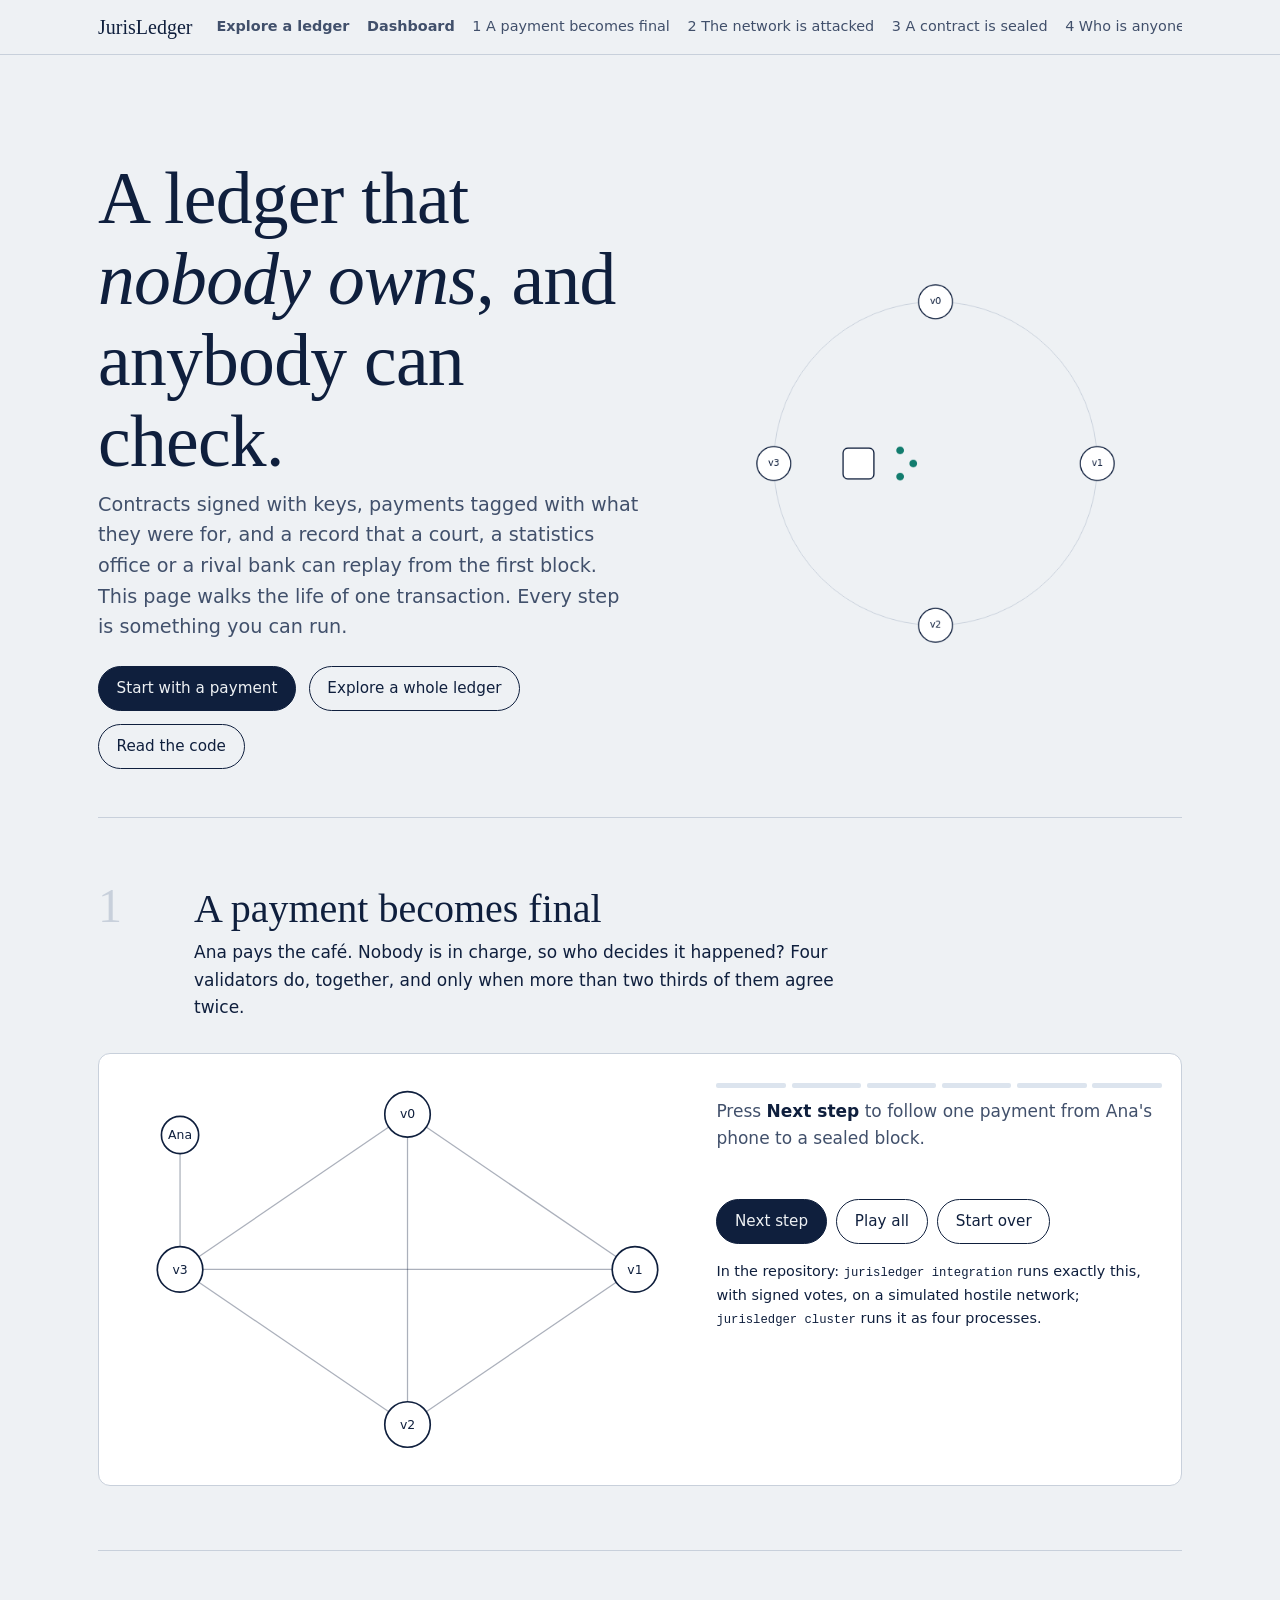
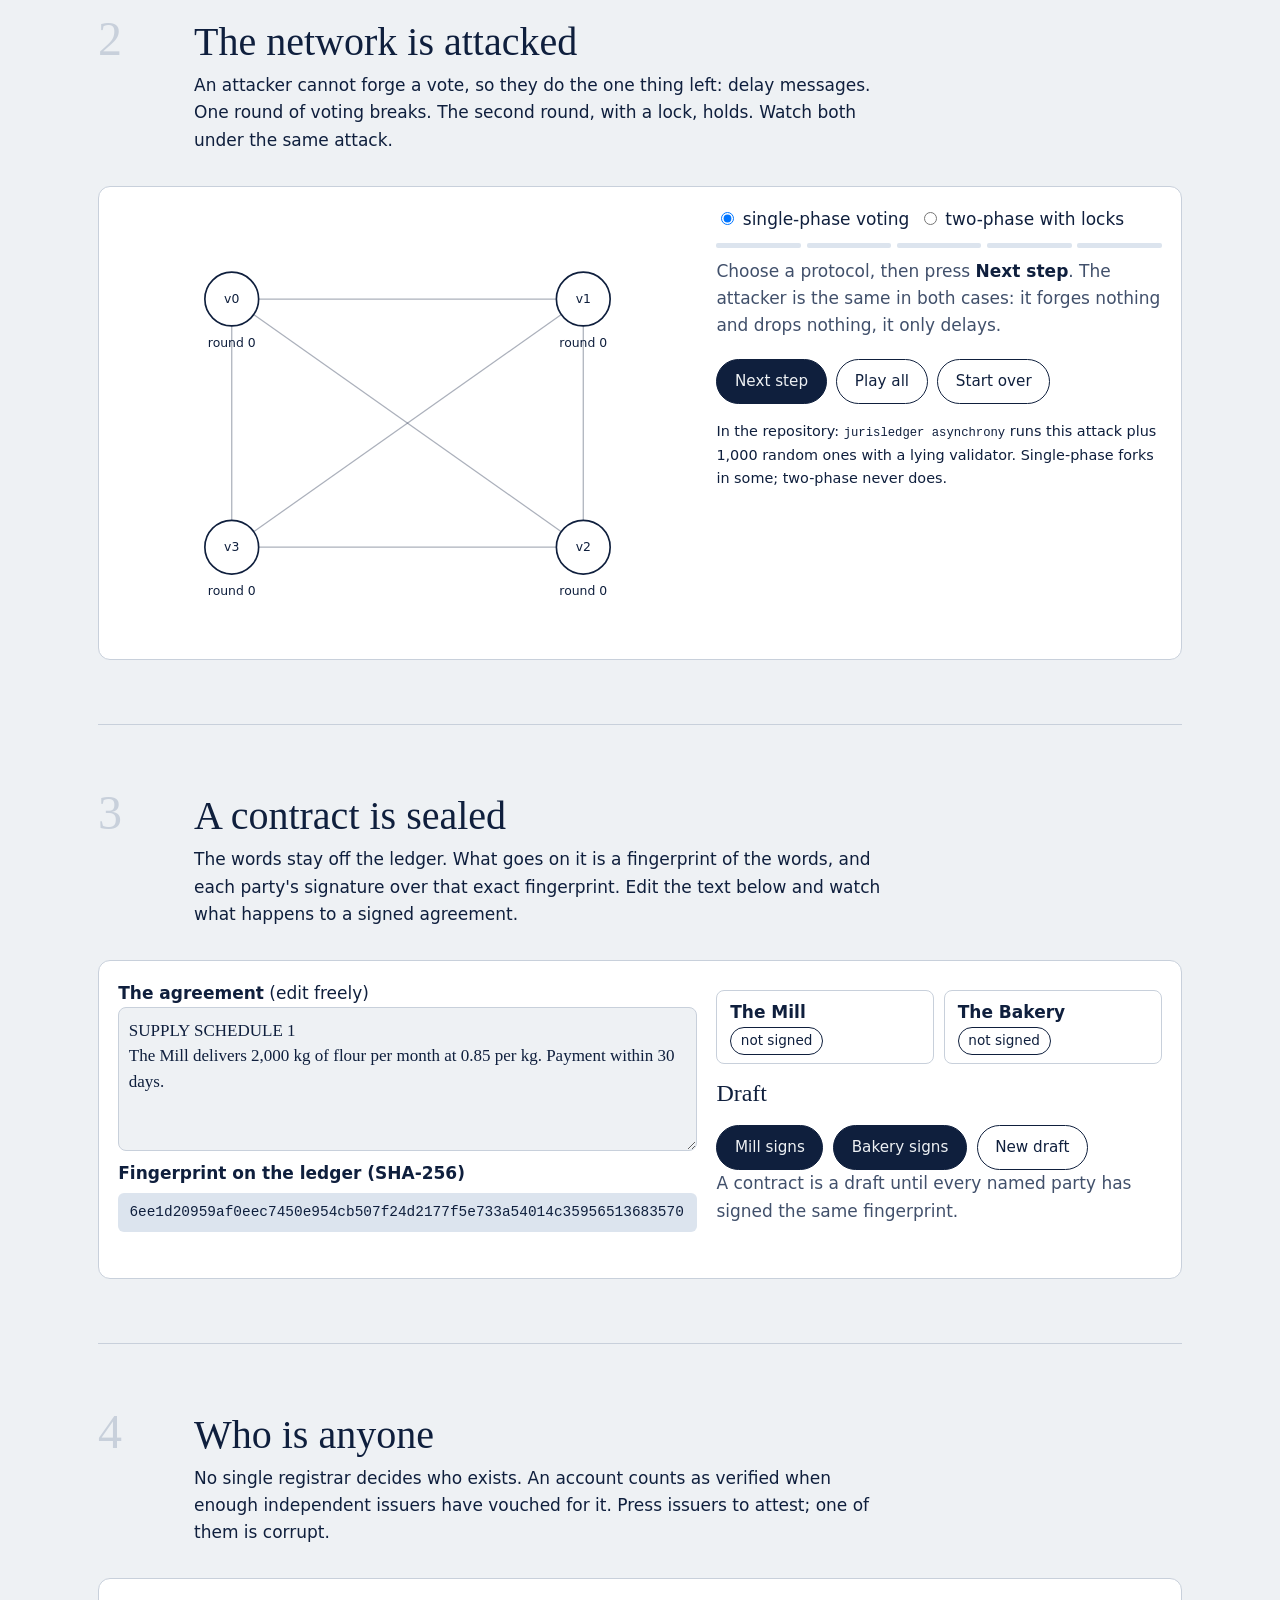
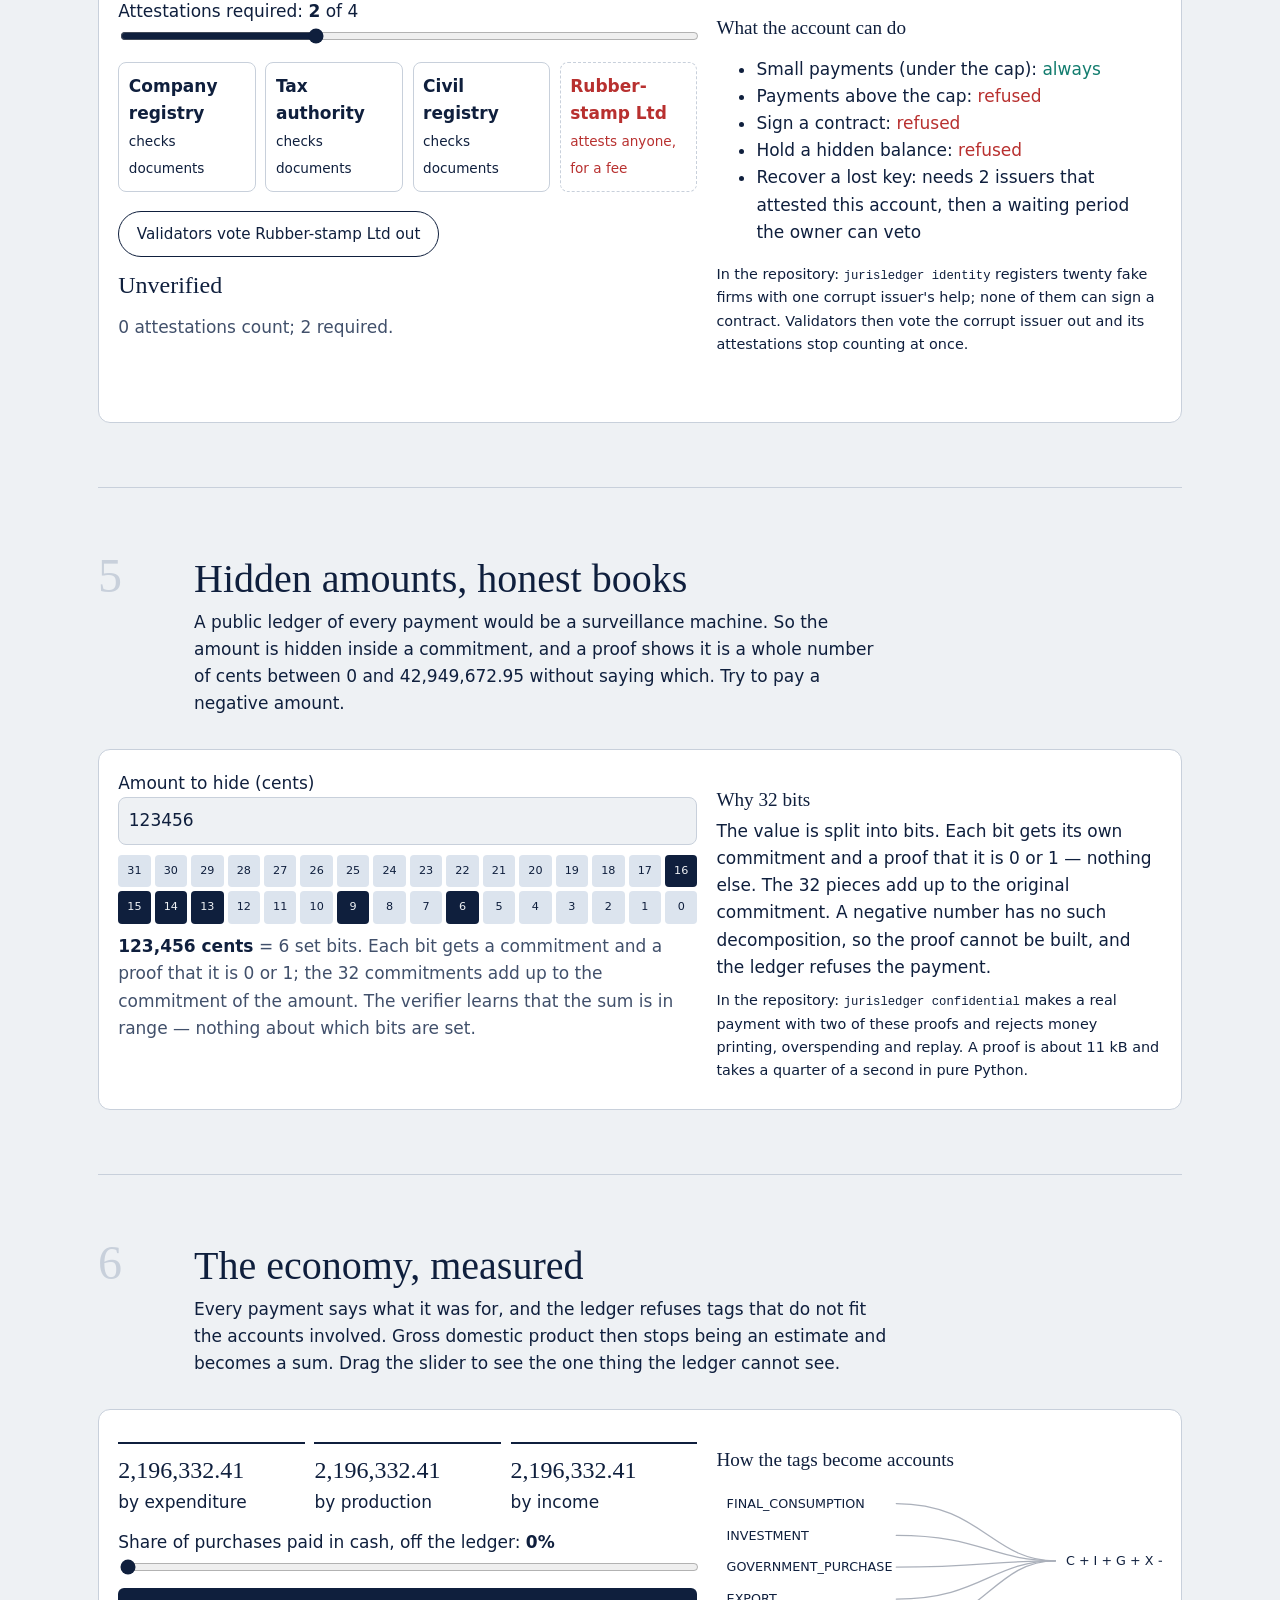
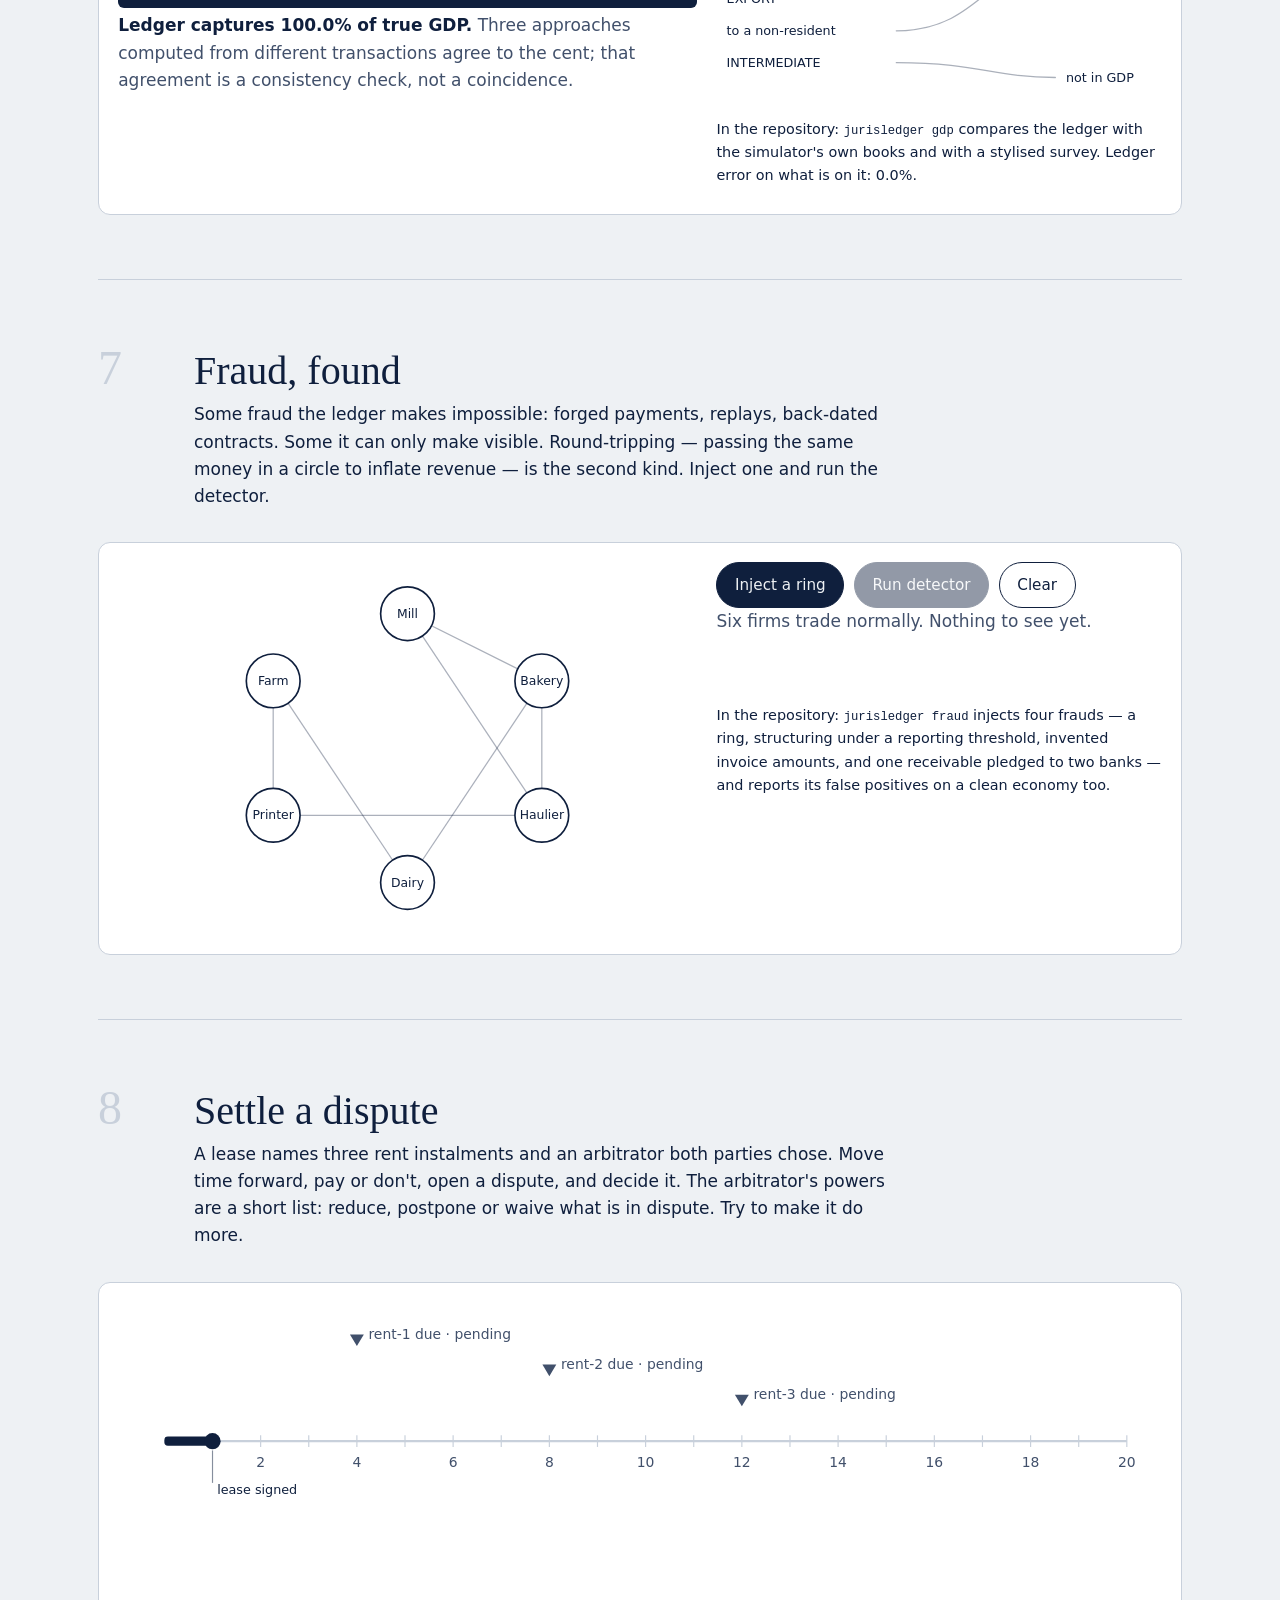
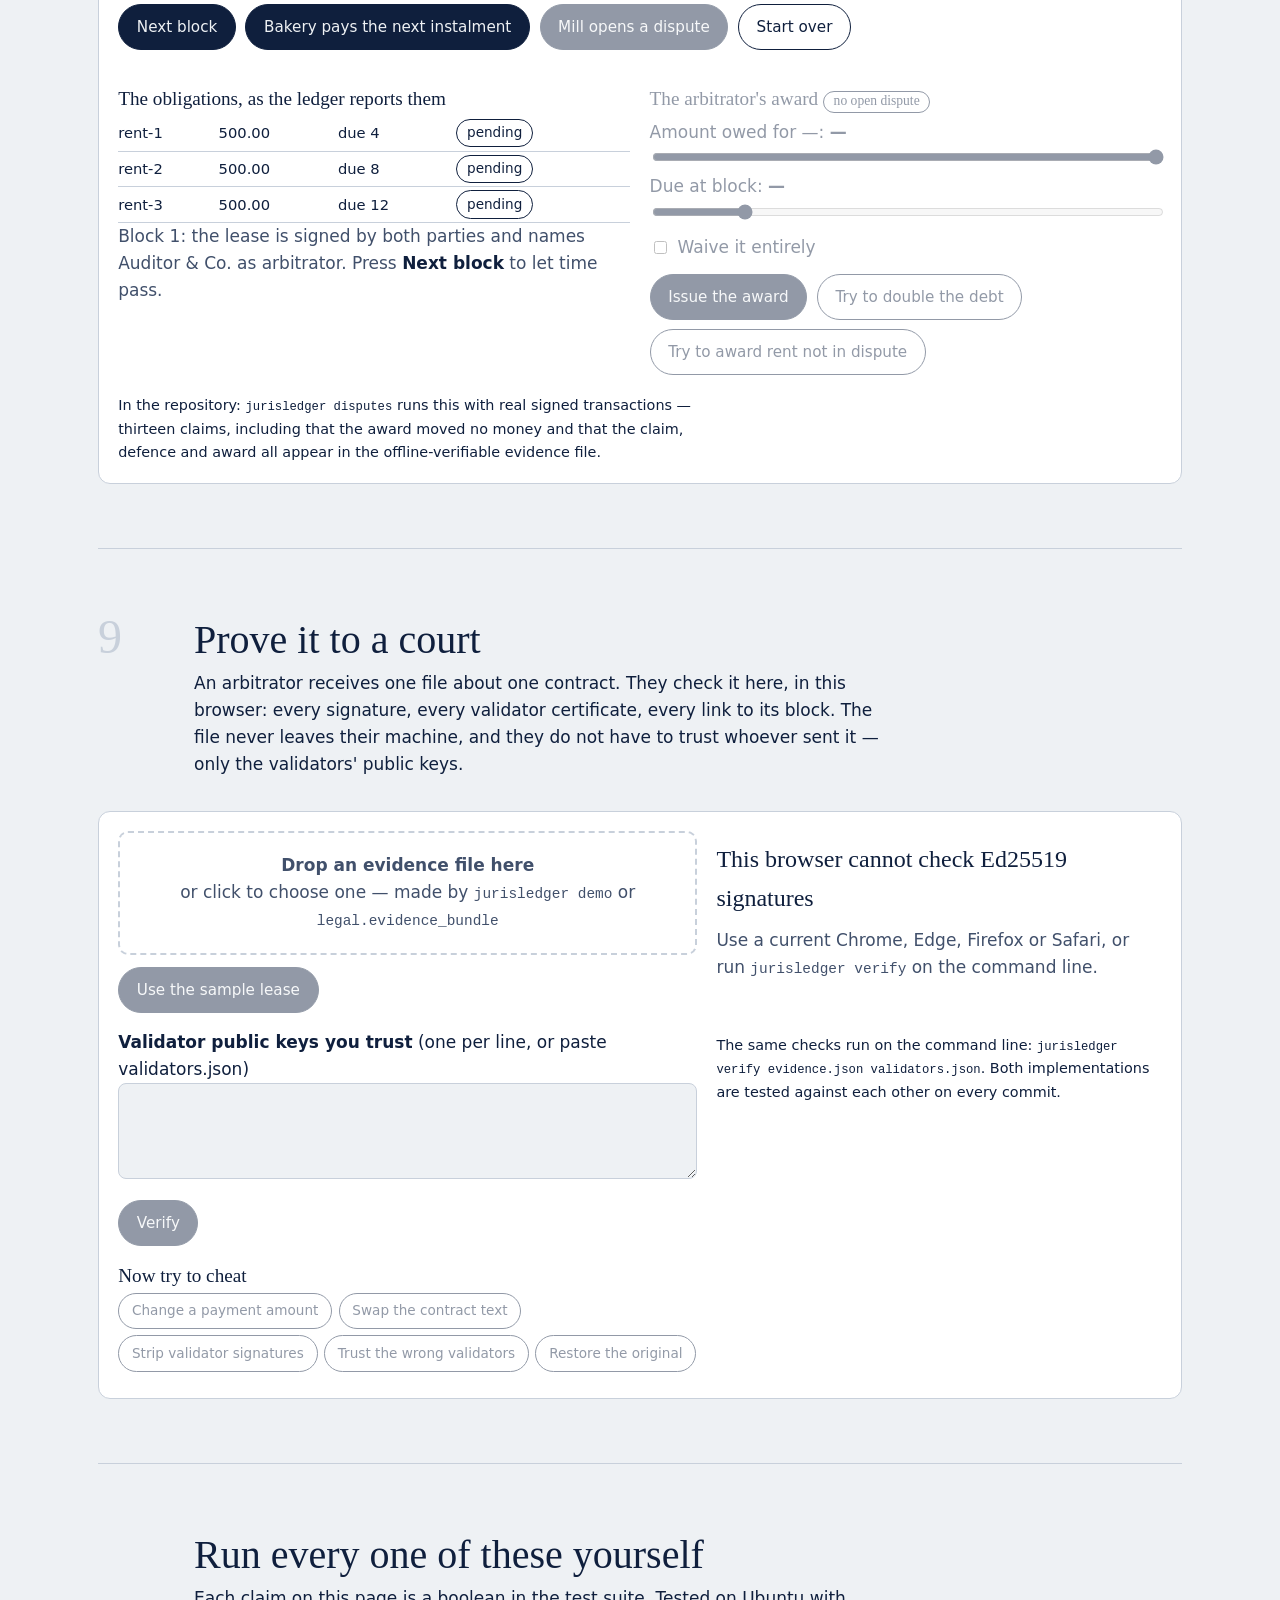
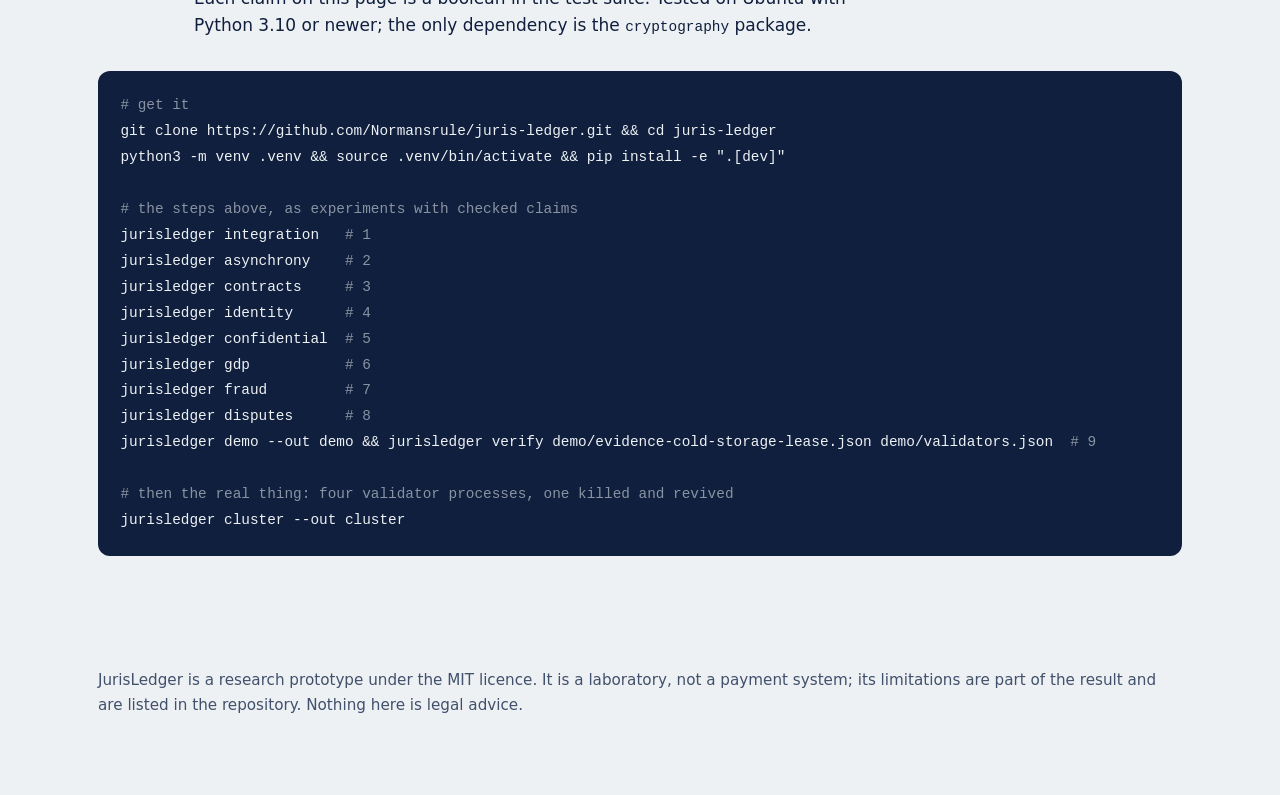
==== site/index.html @ 5187a88f "v0.18.0: read-only rate-limited data API with follow mode, operations and statistics dashboard" ====
<!doctype html>
<html lang="en">
<head>
<meta charset="utf-8">
<meta name="viewport" content="width=device-width,initial-scale=1,viewport-fit=cover">
<title>JurisLedger — how a public ledger for contracts and accounts works</title>
<meta name="description" content="Step through how a payment becomes final, how a network attack fails, how a contract is sealed, and how a country measures its economy from the ledger.">
<link rel="stylesheet" href="style.css">
</head>
<body>
<header class="top"><div class="wrap">
  <a class="brand" href="#top">JurisLedger</a>
  <nav class="folios" aria-label="Steps">
    <a href="explorer.html"><strong>Explore a ledger</strong></a>
    <a href="dashboard.html"><strong>Dashboard</strong></a>
    <a href="#final">1 A payment becomes final</a><a href="#attack">2 The network is attacked</a><a href="#contract">3 A contract is sealed</a>
    <a href="#identity">4 Who is anyone</a><a href="#hidden">5 Hidden amounts</a><a href="#gdp">6 The economy, measured</a><a href="#fraud">7 Fraud, found</a><a href="#dispute">8 Settle a dispute</a><a href="#evidence">9 Prove it</a>
  </nav>
</div></header>

<main id="top" class="wrap">
<section class="hero">
  <div>
    <h1>A ledger that <em>nobody owns</em>, and anybody can check.</h1>
    <p class="lead">Contracts signed with keys, payments tagged with what they were for, and a record that a court, a statistics office or a rival bank can replay from the first block. This page walks the life of one transaction. Every step is something you can run.</p>
    <div class="cta"><a class="btn" href="#final">Start with a payment</a><a class="btn ghost" href="explorer.html">Explore a whole ledger</a><a class="btn ghost" href="https://github.com/Normansrule/juris-ledger">Read the code</a></div>
  </div>
  <canvas id="heroCanvas" width="640" height="640" aria-label="Blocks being sealed by four validators" role="img"></canvas>
</section>

<!-- 1 ------------------------------------------------------------------ -->
<section class="folio" id="final">
  <div class="head"><div class="num">1</div><div><h2>A payment becomes final</h2>
  <p>Ana pays the café. Nobody is in charge, so who decides it happened? Four validators do, together, and only when more than two thirds of them agree twice.</p></div></div>
  <div class="stage">
    <div>
      <svg id="finalSvg" viewBox="0 0 560 380" aria-hidden="true">
        <defs><marker id="arr" viewBox="0 0 10 10" refX="8" refY="5" markerWidth="6" markerHeight="6" orient="auto"><path d="M0 0L10 5L0 10z" fill="currentColor"/></marker></defs>
        <g id="finalEdges"></g><g id="finalNodes"></g><g id="finalDots"></g>
        <g id="finalBlock" opacity="0"><rect x="215" y="150" width="130" height="80" rx="8" fill="var(--sheet)" stroke="var(--ink)" stroke-width="1.6"/>
          <text x="280" y="180" text-anchor="middle" font-size="12" fill="var(--ink)">block 7</text><text x="280" y="200" text-anchor="middle" font-size="11" fill="var(--ink-2)">Ana → café 4.50</text></g>
        <g id="finalSeal" opacity="0" style="transform-origin:340px 232px"><circle cx="340" cy="232" r="30" fill="var(--sheet)" fill-opacity=".85" stroke="var(--seal)" stroke-width="3"/><circle cx="340" cy="232" r="24" fill="none" stroke="var(--seal)" stroke-width="1"/>
          <text x="340" y="229" text-anchor="middle" font-size="9" fill="var(--seal)" font-family="var(--serif)">FINAL</text><text x="340" y="241" text-anchor="middle" font-size="7.5" fill="var(--seal)">3 of 4 signed</text></g>
      </svg>
    </div>
    <div>
      <div class="steps" id="finalSteps"></div>
      <div class="caption" id="finalCap"></div>
      <div class="controls"><button class="btn" id="finalNext">Next step</button><button class="btn ghost" id="finalPlay">Play all</button><button class="btn ghost" id="finalReset">Start over</button></div>
      <p style="margin-top:1rem;font-size:.9rem">In the repository: <code>jurisledger integration</code> runs exactly this, with signed votes, on a simulated hostile network; <code>jurisledger cluster</code> runs it as four processes.</p>
    </div>
  </div>
</section>

<!-- 2 ------------------------------------------------------------------ -->
<section class="folio" id="attack">
  <div class="head"><div class="num">2</div><div><h2>The network is attacked</h2>
  <p>An attacker cannot forge a vote, so they do the one thing left: delay messages. One round of voting breaks. The second round, with a lock, holds. Watch both under the same attack.</p></div></div>
  <div class="stage">
    <div>
      <svg id="attackSvg" viewBox="0 0 560 420" aria-hidden="true"></svg>
    </div>
    <div>
      <div class="controls" style="margin-top:0">
        <label><input type="radio" name="proto" value="single" checked> single-phase voting</label>
        <label><input type="radio" name="proto" value="two"> two-phase with locks</label>
      </div>
      <div class="steps" id="attackSteps"></div>
      <div class="caption" id="attackCap"></div>
      <div class="controls"><button class="btn" id="attackNext">Next step</button><button class="btn ghost" id="attackPlay">Play all</button><button class="btn ghost" id="attackReset">Start over</button></div>
      <p style="margin-top:1rem;font-size:.9rem">In the repository: <code>jurisledger asynchrony</code> runs this attack plus 1,000 random ones with a lying validator. Single-phase forks in some; two-phase never does.</p>
    </div>
  </div>
</section>

<!-- 3 ------------------------------------------------------------------ -->
<section class="folio" id="contract">
  <div class="head"><div class="num">3</div><div><h2>A contract is sealed</h2>
  <p>The words stay off the ledger. What goes on it is a fingerprint of the words, and each party's signature over that exact fingerprint. Edit the text below and watch what happens to a signed agreement.</p></div></div>
  <div class="stage">
    <div>
      <label for="prose"><strong>The agreement</strong> (edit freely)</label>
      <textarea id="prose">SUPPLY SCHEDULE 1
The Mill delivers 2,000 kg of flour per month at 0.85 per kg. Payment within 30 days.</textarea>
      <strong>Fingerprint on the ledger (SHA-256)</strong>
      <span class="hash" id="proseHash">…</span>
    </div>
    <div>
      <div class="parties"><div class="party" id="pMill"><strong>The Mill</strong><br><span class="status">not signed</span></div><div class="party" id="pBakery"><strong>The Bakery</strong><br><span class="status">not signed</span></div></div>
      <div class="verdict" id="contractVerdict">Draft</div>
      <div class="controls"><button class="btn" id="signMill">Mill signs</button><button class="btn" id="signBakery">Bakery signs</button><button class="btn ghost" id="contractReset">New draft</button></div>
      <div class="caption" id="contractCap">A contract is a draft until every named party has signed the same fingerprint. Signatures bind to the fingerprint, not to the title, so changing one character afterwards invalidates nothing on the ledger — it simply produces a different document that nobody has signed.</div>
    </div>
  </div>
</section>

<!-- 4 ------------------------------------------------------------------ -->
<section class="folio" id="identity">
  <div class="head"><div class="num">4</div><div><h2>Who is anyone</h2>
  <p>No single registrar decides who exists. An account counts as verified when enough independent issuers have vouched for it. Press issuers to attest; one of them is corrupt.</p></div></div>
  <div class="stage">
    <div>
      <label>Attestations required: <strong id="kLabel">2</strong> of 4<input type="range" id="kRange" min="1" max="4" value="2"></label>
      <div class="issuers" id="issuers"></div>
      <div class="verdict" id="idVerdict"></div>
      <div class="caption" id="idCap"></div>
    </div>
    <div>
      <h3>What the account can do</h3>
      <ul id="idAbilities"></ul>
      <p style="font-size:.9rem">In the repository: <code>jurisledger identity</code> registers twenty fake firms with one corrupt issuer's help; none of them can sign a contract. Validators then vote the corrupt issuer out and its attestations stop counting at once.</p>
    </div>
  </div>
</section>

<!-- 5 ------------------------------------------------------------------ -->
<section class="folio" id="hidden">
  <div class="head"><div class="num">5</div><div><h2>Hidden amounts, honest books</h2>
  <p>A public ledger of every payment would be a surveillance machine. So the amount is hidden inside a commitment, and a proof shows it is a whole number of cents between 0 and 42,949,672.95 without saying which. Try to pay a negative amount.</p></div></div>
  <div class="stage">
    <div>
      <label>Amount to hide (cents) <input type="number" id="hidAmt" value="123456" step="1"></label>
      <div class="bits" id="bits"></div>
      <div class="caption" id="hidCap"></div>
    </div>
    <div>
      <h3>Why 32 bits</h3>
      <p>The value is split into bits. Each bit gets its own commitment and a proof that it is 0 or 1 — nothing else. The 32 pieces add up to the original commitment. A negative number has no such decomposition, so the proof cannot be built, and the ledger refuses the payment.</p>
      <p style="font-size:.9rem">In the repository: <code>jurisledger confidential</code> makes a real payment with two of these proofs and rejects money printing, overspending and replay. A proof is about 11 kB and takes a quarter of a second in pure Python.</p>
    </div>
  </div>
</section>

<!-- 6 ------------------------------------------------------------------ -->
<section class="folio" id="gdp">
  <div class="head"><div class="num">6</div><div><h2>The economy, measured</h2>
  <p>Every payment says what it was for, and the ledger refuses tags that do not fit the accounts involved. Gross domestic product then stops being an estimate and becomes a sum. Drag the slider to see the one thing the ledger cannot see.</p></div></div>
  <div class="stage">
    <div>
      <div class="figs"><div><b id="gdpE">2,196,332.41</b>by expenditure</div><div><b id="gdpP">2,196,332.41</b>by production</div><div><b id="gdpI">2,196,332.41</b>by income</div></div>
      <label>Share of purchases paid in cash, off the ledger: <strong id="cashLabel">0%</strong><input type="range" id="cash" min="0" max="60" value="0"></label>
      <div class="bar"><i id="gdpBar" style="width:100%"></i></div>
      <div class="caption" id="gdpCap"><strong>Ledger captures 100.0% of true GDP.</strong> Three approaches computed from different transactions agree to the cent; that agreement is a consistency check, not a coincidence.</div>
    </div>
    <div>
      <h3>How the tags become accounts</h3>
      <svg viewBox="0 0 420 220" aria-hidden="true" style="font:12px var(--sans)">
        <g fill="var(--ink)"><text x="10" y="30">FINAL_CONSUMPTION</text><text x="10" y="60">INVESTMENT</text><text x="10" y="90">GOVERNMENT_PURCHASE</text><text x="10" y="120">EXPORT</text><text x="10" y="150">to a non-resident</text><text x="10" y="180">INTERMEDIATE</text></g>
        <g class="flow" stroke-linecap="round"><path d="M170 26 C 250 26, 260 80, 320 80"/><path d="M170 56 C 250 56, 260 80, 320 80"/><path d="M170 86 C 250 86, 260 80, 320 80"/><path d="M170 116 C 250 116, 260 80, 320 80"/><path d="M170 146 C 250 146, 260 80, 320 80"/><path d="M170 176 C 250 176, 260 190, 320 190"/></g>
        <g fill="var(--ink)"><text x="330" y="84">C + I + G + X − M</text><text x="330" y="194">not in GDP</text></g>
      </svg>
      <p style="font-size:.9rem">In the repository: <code>jurisledger gdp</code> compares the ledger with the simulator's own books and with a stylised survey. Ledger error on what is on it: 0.0%.</p>
    </div>
  </div>
</section>

<!-- 7 ------------------------------------------------------------------ -->
<section class="folio" id="fraud">
  <div class="head"><div class="num">7</div><div><h2>Fraud, found</h2>
  <p>Some fraud the ledger makes impossible: forged payments, replays, back-dated contracts. Some it can only make visible. Round-tripping — passing the same money in a circle to inflate revenue — is the second kind. Inject one and run the detector.</p></div></div>
  <div class="stage">
    <div><svg id="fraudSvg" viewBox="0 0 560 360" aria-hidden="true"></svg></div>
    <div>
      <div class="controls" style="margin-top:0"><button class="btn" id="fraudInject">Inject a ring</button><button class="btn" id="fraudDetect" disabled>Run detector</button><button class="btn ghost" id="fraudReset">Clear</button></div>
      <div class="caption" id="fraudCap">Six firms trade normally. Nothing to see yet.</div>
      <p style="font-size:.9rem">In the repository: <code>jurisledger fraud</code> injects four frauds — a ring, structuring under a reporting threshold, invented invoice amounts, and one receivable pledged to two banks — and reports its false positives on a clean economy too.</p>
    </div>
  </div>
</section>

<!-- 8 ------------------------------------------------------------------ -->
<section class="folio" id="dispute">
  <div class="head"><div class="num">8</div><div><h2>Settle a dispute</h2>
  <p>A lease names three rent instalments and an arbitrator both parties chose. Move time forward, pay or don't, open a dispute, and decide it. The arbitrator's powers are a short list: reduce, postpone or waive what is in dispute. Try to make it do more.</p></div></div>
  <div class="stage" style="grid-template-columns:1fr">
    <div>
      <svg id="dispSvg" viewBox="0 0 900 250" aria-hidden="true" style="font:12px var(--sans)"></svg>
      <div class="controls">
        <button class="btn" id="dNext">Next block</button>
        <button class="btn" id="dPay">Bakery pays the next instalment</button>
        <button class="btn" id="dOpen" disabled>Mill opens a dispute</button>
        <button class="btn ghost" id="dReset">Start over</button>
      </div>
    </div>
    <div style="display:grid;grid-template-columns:minmax(0,1fr) minmax(0,1fr);gap:1.2rem" class="disp-grid">
      <div>
        <h3>The obligations, as the ledger reports them</h3>
        <div id="dTable"></div>
        <div class="caption" id="dCap"></div>
      </div>
      <div id="dAward" style="opacity:.45;pointer-events:none">
        <h3>The arbitrator's award <span class="status" id="dAwardState">no open dispute</span></h3>
        <label>Amount owed for <span id="dAwardOb">—</span>: <strong id="dAmtLabel">—</strong><input type="range" id="dAmt" min="1" max="500" value="500"></label>
        <label>Due at block: <strong id="dDueLabel">—</strong><input type="range" id="dDue" min="1" max="30" value="6"></label>
        <label style="display:flex;gap:.5rem;align-items:center;margin:.4rem 0"><input type="checkbox" id="dWaive"> Waive it entirely</label>
        <div class="controls"><button class="btn" id="dDecide">Issue the award</button><button class="btn ghost" id="dCheat">Try to double the debt</button><button class="btn ghost" id="dCheat2">Try to award rent not in dispute</button></div>
      </div>
    </div>
    <p style="font-size:.9rem;margin:0">In the repository: <code>jurisledger disputes</code> runs this with real signed transactions — thirteen claims, including that the award moved no money and that the claim, defence and award all appear in the offline-verifiable evidence file.</p>
  </div>
</section>

<!-- 9 ------------------------------------------------------------------ -->
<section class="folio" id="evidence">
  <div class="head"><div class="num">9</div><div><h2>Prove it to a court</h2>
  <p>An arbitrator receives one file about one contract. They check it here, in this browser: every signature, every validator certificate, every link to its block. The file never leaves their machine, and they do not have to trust whoever sent it — only the validators' public keys.</p></div></div>
  <div class="stage">
    <div>
      <div class="drop" id="drop" tabindex="0" role="button" aria-label="Choose an evidence file">
        <strong>Drop an evidence file here</strong><br>or click to choose one — made by <code>jurisledger demo</code> or <code>legal.evidence_bundle</code>
        <input type="file" id="evFile" accept=".json,application/json" hidden>
      </div>
      <div class="controls"><button class="btn" id="evSample">Use the sample lease</button></div>
      <label for="evVals" style="display:block;margin-top:1rem"><strong>Validator public keys you trust</strong> (one per line, or paste validators.json)</label>
      <textarea id="evVals" style="min-height:6rem;font-family:var(--mono);font-size:.8rem" spellcheck="false"></textarea>
      <div class="controls"><button class="btn" id="evVerify" disabled>Verify</button></div>
      <h3>Now try to cheat</h3>
      <div class="tamper" id="tamper">
        <button class="btn ghost" data-t="amount" disabled>Change a payment amount</button>
        <button class="btn ghost" data-t="prose" disabled>Swap the contract text</button>
        <button class="btn ghost" data-t="votes" disabled>Strip validator signatures</button>
        <button class="btn ghost" data-t="strangers" disabled>Trust the wrong validators</button>
        <button class="btn ghost" data-t="restore" disabled>Restore the original</button>
      </div>
    </div>
    <div>
      <div class="verdict" id="evVerdict">No file yet</div>
      <div class="caption" id="evCap">Load the sample, or drop the <code>evidence-cold-storage-lease.json</code> that <code>jurisledger demo</code> writes, and press <strong>Verify</strong>.</div>
      <ul class="problems" id="evProblems"></ul>
      <ol class="timeline" id="evTimeline"></ol>
      <p style="font-size:.9rem">The same checks run on the command line: <code>jurisledger verify evidence.json validators.json</code>. Both implementations are tested against each other on every commit.</p>
    </div>
  </div>
</section>

<section class="folio">
  <div class="head"><div class="num" aria-hidden="true">&nbsp;</div><div><h2>Run every one of these yourself</h2>
  <p>Each claim on this page is a boolean in the test suite. Tested on Ubuntu with Python 3.10 or newer; the only dependency is the <code>cryptography</code> package.</p></div></div>
  <div class="commands">
<span># get it</span><br>git clone https://github.com/Normansrule/juris-ledger.git &amp;&amp; cd juris-ledger<br>python3 -m venv .venv &amp;&amp; source .venv/bin/activate &amp;&amp; pip install -e ".[dev]"<br><br>
<span># the steps above, as experiments with checked claims</span><br>jurisledger integration &nbsp;&nbsp;<span># 1</span><br>jurisledger asynchrony &nbsp;&nbsp;&nbsp;<span># 2</span><br>jurisledger contracts &nbsp;&nbsp;&nbsp;&nbsp;<span># 3</span><br>jurisledger identity &nbsp;&nbsp;&nbsp;&nbsp;&nbsp;<span># 4</span><br>jurisledger confidential &nbsp;<span># 5</span><br>jurisledger gdp &nbsp;&nbsp;&nbsp;&nbsp;&nbsp;&nbsp;&nbsp;&nbsp;&nbsp;&nbsp;<span># 6</span><br>jurisledger fraud &nbsp;&nbsp;&nbsp;&nbsp;&nbsp;&nbsp;&nbsp;&nbsp;<span># 7</span><br>jurisledger disputes &nbsp;&nbsp;&nbsp;&nbsp;&nbsp;<span># 8</span><br>jurisledger demo --out demo &amp;&amp; jurisledger verify demo/evidence-cold-storage-lease.json demo/validators.json &nbsp;<span># 9</span><br><br>
<span># then the real thing: four validator processes, one killed and revived</span><br>jurisledger cluster --out cluster
  </div>
</section>
</main>
<footer><div class="wrap">JurisLedger is a research prototype under the MIT licence. It is a laboratory, not a payment system; its limitations are part of the result and are listed in the repository. Nothing here is legal advice.</div></footer>

<script src="verify.js"></script>
<script src="sample-evidence.js"></script>
<script>
(() => {
const $ = s => document.querySelector(s);
const reduced = matchMedia("(prefers-reduced-motion: reduce)").matches;
const sleep = ms => new Promise(r => setTimeout(r, reduced ? 0 : ms));
const svgNS = "http://www.w3.org/2000/svg";
const el = (tag, attrs = {}, parent) => { const e = document.createElementNS(svgNS, tag); for (const k in attrs) e.setAttribute(k, attrs[k]); if (parent) parent.appendChild(e); return e; };
const stepsUI = (box, n, i) => { box.innerHTML = ""; for (let k = 0; k < n; k++) { const b = document.createElement("i"); if (k <= i) b.classList.add("on"); box.appendChild(b); } };

/* ---------- hero: one orchestrated sequence ---------- */
(function hero() {
  const c = $("#heroCanvas"), ctx = c.getContext("2d");
  const css = v => getComputedStyle(document.documentElement).getPropertyValue(v).trim();
  const W = 640, cx = 320, cy = 320, R = 210;
  const vals = [0, 1, 2, 3].map(i => ({ a: -Math.PI / 2 + i * Math.PI / 2 }));
  let t0 = null, blocks = 0;
  function frame(ts) {
    if (!t0) t0 = ts; const t = reduced ? 9e9 : (ts - t0) / 1000;
    ctx.clearRect(0, 0, W, W);
    ctx.strokeStyle = css("--rule"); ctx.lineWidth = 1;
    ctx.beginPath(); ctx.arc(cx, cy, R, 0, Math.PI * 2); ctx.stroke();
    // chain of blocks in the centre
    const n = Math.min(5, Math.floor(t / 1.6));
    for (let i = 0; i < n; i++) {
      const x = cx - 100 + i * 50, y = cy;
      ctx.fillStyle = css("--sheet"); ctx.strokeStyle = css("--ink"); ctx.lineWidth = 1.5;
      ctx.beginPath(); ctx.roundRect(x - 20, y - 20, 40, 40, 6); ctx.fill(); ctx.stroke();
      if (i) { ctx.beginPath(); ctx.moveTo(x - 30, y); ctx.lineTo(x - 20, y); ctx.stroke(); }
    }
    // validators and their votes flying to the newest block
    const phase = (t % 1.6) / 1.6, target = cx - 100 + n * 50;
    vals.forEach((v, i) => {
      const x = cx + R * Math.cos(v.a), y = cy + R * Math.sin(v.a);
      ctx.fillStyle = css("--sheet"); ctx.strokeStyle = css("--ink"); ctx.lineWidth = 1.5;
      ctx.beginPath(); ctx.arc(x, y, 22, 0, Math.PI * 2); ctx.fill(); ctx.stroke();
      ctx.fillStyle = css("--ink"); ctx.font = "12px " + css("--sans"); ctx.textAlign = "center"; ctx.textBaseline = "middle"; ctx.fillText("v" + i, x, y);
      if (n < 5 && i !== 3) { // v3 is "slow": three of four is enough
        const p = Math.min(1, phase * 1.4), ex = x + (target - x) * p, ey = y + (cy - y) * p;
        ctx.fillStyle = p < 0.5 ? css("--amber") : css("--verified"); ctx.beginPath(); ctx.arc(ex, ey, 5, 0, Math.PI * 2); ctx.fill();
      }
    });
    if (n === 5) { // stamp the seal once
      ctx.save(); ctx.translate(cx + 100, cy - 10); ctx.rotate(-0.2); ctx.strokeStyle = css("--seal"); ctx.lineWidth = 3;
      ctx.beginPath(); ctx.arc(0, 0, 30, 0, Math.PI * 2); ctx.stroke(); ctx.lineWidth = 1; ctx.beginPath(); ctx.arc(0, 0, 23, 0, Math.PI * 2); ctx.stroke();
      ctx.fillStyle = css("--seal"); ctx.font = "9px " + css("--serif"); ctx.fillText("FINAL", 0, -4); ctx.font = "8px " + css("--sans"); ctx.fillText("3 of 4", 0, 7); ctx.restore();
      ctx.fillStyle = css("--ink-2"); ctx.font = "13px " + css("--sans"); ctx.fillText("five blocks, each sealed by a quorum", cx, cy + 70);
      return;
    }
    requestAnimationFrame(frame);
  }
  requestAnimationFrame(frame);
})();

/* ---------- 1: finality stepper ---------- */
(function finality() {
  const svg = $("#finalSvg"), edges = $("#finalEdges"), nodes = $("#finalNodes"), dots = $("#finalDots");
  const P = { ana: [60, 60], v0: [280, 40], v1: [500, 190], v2: [280, 340], v3: [60, 190] };
  const pairs = [["v0", "v1"], ["v1", "v2"], ["v2", "v3"], ["v3", "v0"], ["v0", "v2"], ["v1", "v3"], ["ana", "v3"]];
  pairs.forEach(([a, b]) => el("line", { x1: P[a][0], y1: P[a][1], x2: P[b][0], y2: P[b][1], class: "flow" }, edges));
  for (const k in P) { const g = el("g", { class: "node" }, nodes); el("circle", { cx: P[k][0], cy: P[k][1], r: k === "ana" ? 18 : 22 }, g); el("text", { x: P[k][0], y: P[k][1] + 4 }, g).textContent = k === "ana" ? "Ana" : k; }
  const steps = [
    ["<strong>Ana signs.</strong> Her wallet builds the payment — to the café, 4.50, purpose: final consumption — and signs it with her own key. Nobody else can produce this signature, and it includes the network name and a counter, so it cannot be replayed here or anywhere else.", async () => fly("ana", "v3", "dot")],
    ["<strong>The payment is gossiped.</strong> The validator that received it forwards it to the others. Every validator checks the signature and the rules before keeping it.", async () => { await Promise.all([fly("v3", "v0", "dot"), fly("v3", "v2", "dot")]); await fly("v0", "v1", "dot"); }],
    ["<strong>The proposer builds a block.</strong> It is validator 0's turn. It executes the payment against its copy of the state, computes the resulting state digest, and proposes the block.", async () => { $("#finalBlock").style.transition = "opacity .4s"; $("#finalBlock").setAttribute("opacity", "1"); await Promise.all(["v1", "v2", "v3"].map(v => fly("v0", v, "dot"))); }],
    ["<strong>First vote: prevote.</strong> Each validator re-executes the block itself. If every rule holds, it signs a prevote. A forged or invalid block gets no honest votes.", async () => Promise.all(["v1", "v2", "v3", "v0"].map(v => Promise.all(["v0", "v1", "v2", "v3"].filter(w => w !== v).map(w => fly(v, w, "dot pre")))))],
    ["<strong>Second vote: precommit, with a lock.</strong> Having seen prevotes from more than two thirds, each validator locks on this block and signs a precommit. From now on it will not help finalise a rival block at this height.", async () => Promise.all(["v1", "v2", "v0"].map(v => Promise.all(["v0", "v1", "v2", "v3"].filter(w => w !== v).map(w => fly(v, w, "dot com")))))],
    ["<strong>Final.</strong> Three signed precommits are the certificate. Anyone holding the validators' public keys can check it offline, forever. Validator 3 was slow; three of four is enough, and it will catch up by verifying the same certificate.", async () => { const s = $("#finalSeal"); s.setAttribute("opacity", "1"); s.classList.add("seal-anim"); }],
  ];
  let i = -1, playing = false;
  function fly(a, b, cls) { return new Promise(res => { const d = el("circle", { r: 5, cx: P[a][0], cy: P[a][1], class: cls }, dots); const t0 = performance.now(), dur = reduced ? 1 : 700;
    (function step(now) { const p = Math.min(1, (now - t0) / dur), e = 1 - Math.pow(1 - p, 3); d.setAttribute("cx", P[a][0] + (P[b][0] - P[a][0]) * e); d.setAttribute("cy", P[a][1] + (P[b][1] - P[a][1]) * e); if (p < 1) requestAnimationFrame(step); else { setTimeout(() => d.remove(), 300); res(); } })(t0); }); }
  async function next() { if (i >= steps.length - 1) return; i++; stepsUI($("#finalSteps"), steps.length, i); $("#finalCap").innerHTML = steps[i][0]; $("#finalNext").disabled = true; await steps[i][1](); $("#finalNext").disabled = i >= steps.length - 1; }
  function reset() { i = -1; dots.innerHTML = ""; $("#finalBlock").setAttribute("opacity", "0"); const s = $("#finalSeal"); s.setAttribute("opacity", "0"); s.classList.remove("seal-anim"); stepsUI($("#finalSteps"), steps.length, -1); $("#finalCap").innerHTML = "Press <strong>Next step</strong> to follow one payment from Ana's phone to a sealed block."; $("#finalNext").disabled = false; }
  $("#finalNext").onclick = next; $("#finalReset").onclick = reset;
  $("#finalPlay").onclick = async () => { if (playing) return; playing = true; reset(); while (i < steps.length - 1) { await next(); await sleep(900); } playing = false; };
  reset();
})();

/* ---------- 2: partition attack ---------- */
(function attack() {
  const svg = $("#attackSvg");
  const P = { v0: [110, 90], v1: [450, 90], v2: [450, 330], v3: [110, 330] };
  let proto = "single", i = -1, playing = false;
  function draw() {
    svg.innerHTML = "";
    const g = el("g", {}, svg);
    [["v0", "v1"], ["v1", "v2"], ["v2", "v3"], ["v3", "v0"], ["v0", "v2"], ["v1", "v3"]].forEach(([a, b]) => el("line", { x1: P[a][0], y1: P[a][1], x2: P[b][0], y2: P[b][1], class: "flow", id: "e-" + a + b }, g));
    for (const k in P) { const n = el("g", { class: "node", id: "n-" + k }, svg); el("circle", { cx: P[k][0], cy: P[k][1], r: 26 }, n); el("text", { x: P[k][0], y: P[k][1] + 4 }, n).textContent = k; el("text", { x: P[k][0], y: P[k][1] + 46, id: "s-" + k, "font-size": "11", fill: "var(--ink-2)" }, n).textContent = "round 0"; }
    el("text", { x: 280, y: 408, "text-anchor": "middle", "font-size": "13", fill: "var(--ink)", id: "verdictText" }, svg);
  }
  const say = (k, txt, cls) => { const t = document.getElementById("s-" + k); t.textContent = txt; t.setAttribute("fill", cls === "bad" ? "var(--seal)" : cls === "good" ? "var(--verified)" : cls === "warn" ? "var(--amber)" : "var(--ink-2)"); };
  const cut = (a, b, on) => { const e = document.getElementById("e-" + a + b) || document.getElementById("e-" + b + a); e.setAttribute("stroke-dasharray", on ? "4 6" : ""); e.setAttribute("stroke", on ? "var(--seal)" : "var(--ink)"); e.setAttribute("opacity", on ? ".9" : ".35"); };
  const common = [
    ["<strong>Round 0.</strong> Validator 0 proposes block A. The attacker delays every message to and from validator 1, and holds back the finalising votes so that only validator 0 sees them.", () => { ["v0", "v1"].forEach(() => 0); cut("v0", "v1", 1); cut("v1", "v2", 1); cut("v1", "v3", 1); say("v0", "proposes A"); say("v1", "cut off", "warn"); say("v2", "voted A"); say("v3", "voted A"); }],
    ["<strong>Validator 0 finalises A.</strong> It saw three votes: a quorum. Block A is final for it, and correctly so — a quorum of signatures is a quorum. Now the attacker cuts validator 0 off too.", () => { say("v0", "FINAL: A", "good"); cut("v0", "v2", 1); cut("v0", "v3", 1); }],
    ["<strong>Validators 1, 2 and 3 time out.</strong> They never saw the quorum. They move to round 1, where validator 1 is the proposer. It proposes a different block, B.", () => { say("v1", "round 1: proposes B", "warn"); say("v2", "round 1"); say("v3", "round 1"); }],
  ];
  const single = common.concat([
    ["<strong>Single-phase voting: they vote for B.</strong> The rule is one vote per round, and this is a new round. Three votes for B: a quorum.", () => { say("v2", "voted B", "warn"); say("v3", "voted B", "warn"); }],
    ["<strong>Fork.</strong> Validator 0 holds a valid certificate for A; validators 1, 2 and 3 hold a valid certificate for B. Both pass a full audit. Every validator was honest. The protocol was wrong.", () => { say("v1", "FINAL: B", "bad"); say("v2", "FINAL: B", "bad"); say("v3", "FINAL: B", "bad"); document.getElementById("verdictText").textContent = "Two finalised blocks at height 1 — the ledger has forked."; document.getElementById("verdictText").setAttribute("fill", "var(--seal)"); }],
  ]);
  const two = common.concat([
    ["<strong>Two-phase voting: validators 2 and 3 refuse B.</strong> In round 0 they saw a quorum of <em>prevotes</em> for A and locked on it. A locked validator only prevotes its lock, or nil. B gets one prevote: no quorum, no progress.", () => { say("v2", "locked on A: nil", "good"); say("v3", "locked on A: nil", "good"); }],
    ["<strong>Round 2: validator 2 re-proposes A</strong>, with the round-0 prevotes as proof. Validator 1 has no lock and accepts. Prevotes, precommits, quorum. The partition heals; validator 0 already had A.", () => { say("v2", "round 2: proposes A", "good"); say("v1", "accepts A", "good"); }],
    ["<strong>Agreement.</strong> Everyone finalised A. Two quorums always share an honest validator, and that validator's lock is what makes two answers impossible.", () => { for (const k in P) say(k, "FINAL: A", "good"); for (const [a, b] of [["v0", "v1"], ["v1", "v2"], ["v1", "v3"], ["v0", "v2"], ["v0", "v3"]]) cut(a, b, 0); document.getElementById("verdictText").textContent = "One block at height 1, on every validator."; document.getElementById("verdictText").setAttribute("fill", "var(--verified)"); }],
  ]);
  const steps = () => proto === "single" ? single : two;
  function reset() { i = -1; draw(); stepsUI($("#attackSteps"), steps().length, -1); $("#attackCap").innerHTML = "Choose a protocol, then press <strong>Next step</strong>. The attacker is the same in both cases: it forges nothing and drops nothing, it only delays."; $("#attackNext").disabled = false; }
  async function next() { if (i >= steps().length - 1) return; i++; stepsUI($("#attackSteps"), steps().length, i); $("#attackCap").innerHTML = steps()[i][0]; steps()[i][1](); $("#attackNext").disabled = i >= steps().length - 1; }
  document.querySelectorAll('input[name=proto]').forEach(r => r.onchange = e => { proto = e.target.value; reset(); });
  $("#attackNext").onclick = next; $("#attackReset").onclick = reset;
  $("#attackPlay").onclick = async () => { if (playing) return; playing = true; reset(); while (i < steps().length - 1) { await next(); await sleep(1400); } playing = false; };
  reset();
})();

/* ---------- 3: contract ---------- */
(function contract() {
  const ta = $("#prose"), out = $("#proseHash"); let signedHash = null, signed = { mill: false, bakery: false }, last = "";
  async function sha(text) { const b = await crypto.subtle.digest("SHA-256", new TextEncoder().encode(text)); return [...new Uint8Array(b)].map(x => x.toString(16).padStart(2, "0")).join(""); }
  async function update() { const h = await sha(ta.value); out.textContent = h; out.classList.toggle("changed", !!signedHash && h !== signedHash); if (last && h !== last) render(h); last = h; }
  function render(h) {
    const active = signed.mill && signed.bakery && signedHash === h;
    const cur = h || last;
    [["mill", "#pMill"], ["bakery", "#pBakery"]].forEach(([k, sel]) => { const p = $(sel); p.className = "party" + (signed[k] ? (signedHash === cur ? " signed" : " void") : ""); p.querySelector(".status").textContent = signed[k] ? (signedHash === cur ? "signed this fingerprint" : "signed a DIFFERENT text") : "not signed"; });
    const v = $("#contractVerdict");
    if (signedHash && signedHash !== cur) { v.textContent = "Unsigned draft"; v.className = "verdict bad"; $("#contractCap").innerHTML = "The text changed after signing. The signatures still exist on the ledger — for the <em>old</em> fingerprint. This new text has no signatures at all. To change an agreement, both parties sign a new one that cites the old as superseded; nothing is ever edited in place."; }
    else if (active) { v.textContent = "Active"; v.className = "verdict good"; $("#contractCap").innerHTML = "Every party signed the same fingerprint. The vault will now release the text only against a signed, finalised access receipt, so who read it becomes a fact on the record."; }
    else { v.textContent = "Draft"; v.className = "verdict"; $("#contractCap").innerHTML = "A contract is a draft until every named party has signed the same fingerprint. " + (signed.mill || signed.bakery ? "One signature so far." : ""); }
  }
  async function sign(k) { const h = await sha(ta.value); if (signedHash && signedHash !== h) { signedHash = h; signed = { mill: false, bakery: false }; } signedHash = h; signed[k] = true; render(h); }
  ta.addEventListener("input", update);
  $("#signMill").onclick = () => sign("mill"); $("#signBakery").onclick = () => sign("bakery");
  $("#contractReset").onclick = () => { signedHash = null; signed = { mill: false, bakery: false }; out.classList.remove("changed"); render(last); };
  update().then(() => render(last));
})();

/* ---------- 4: identity ---------- */
(function identity() {
  const names = ["Company registry", "Tax authority", "Civil registry", "Rubber-stamp Ltd"], corrupt = 3;
  let on = [false, false, false, false], k = 2, removed = false;
  const box = $("#issuers");
  names.forEach((n, i) => { const b = document.createElement("button"); b.className = "issuer" + (i === corrupt ? " corrupt" : ""); b.setAttribute("aria-pressed", "false"); b.innerHTML = `<strong>${n}</strong><br><span style="font-size:.85rem">${i === corrupt ? "attests anyone, for a fee" : "checks documents"}</span>`; b.onclick = () => { on[i] = !on[i]; b.setAttribute("aria-pressed", on[i]); render(); }; box.appendChild(b); });
  const vote = document.createElement("button"); vote.className = "btn ghost"; vote.textContent = "Validators vote Rubber-stamp Ltd out"; vote.style.marginTop = ".6rem"; box.after(vote);
  vote.onclick = () => { removed = !removed; vote.textContent = removed ? "Reinstate Rubber-stamp Ltd (for the demo)" : "Validators vote Rubber-stamp Ltd out"; render(); };
  $("#kRange").oninput = e => { k = +e.target.value; $("#kLabel").textContent = k; render(); };
  function render() {
    const counted = on.filter((v, i) => v && !(removed && i === corrupt)).length, ok = counted >= k;
    $("#idVerdict").textContent = ok ? "Verified" : "Unverified"; $("#idVerdict").className = "verdict " + (ok ? "good" : "");
    $("#idCap").innerHTML = `${counted} attestation${counted === 1 ? "" : "s"} count${counted === 1 ? "s" : ""}; ${k} required.` + (removed ? " Rubber-stamp Ltd was removed by a two-thirds validator vote, so its attestations stopped counting at once." : (on[corrupt] ? " Rubber-stamp Ltd's attestation counts for now — one corrupt issuer alone can never reach a threshold of two, and validators can remove it." : ""));
    $("#idAbilities").innerHTML = [`Small payments (under the cap): <span class="good">always</span>`, `Payments above the cap: <span class="${ok ? "good" : "bad"}">${ok ? "allowed" : "refused"}</span>`, `Sign a contract: <span class="${ok ? "good" : "bad"}">${ok ? "allowed" : "refused"}</span>`, `Hold a hidden balance: <span class="${ok ? "good" : "bad"}">${ok ? "allowed" : "refused"}</span>`, `Recover a lost key: needs ${k} issuers that attested this account, then a waiting period the owner can veto`].map(x => `<li>${x}</li>`).join("");
  }
  render();
})();

/* ---------- 5: hidden amounts ---------- */
(function hidden() {
  const box = $("#bits"), inp = $("#hidAmt"), MAX = 2 ** 32 - 1;
  for (let i = 31; i >= 0; i--) { const b = document.createElement("b"); b.textContent = i; b.dataset.i = i; box.appendChild(b); }
  function render() {
    const v = Math.trunc(Number(inp.value)); const cells = [...box.children];
    if (!Number.isFinite(v) || v < 0 || v > MAX) { cells.forEach(c => { c.className = "bad"; c.textContent = "×"; }); $("#hidCap").innerHTML = `<strong class="bad">Refused.</strong> ${v < 0 ? "A negative amount has no 32-bit decomposition, so no proof can be built: the ledger never sees the number, it sees a proof that does not verify. Money printing fails at the mathematics, not at a policy check." : "Above 42,949,672.95 there is no proof either; larger sums are split."}`; return; }
    cells.forEach(c => { const i = +c.dataset.i, on = (v >> i) & 1; c.className = on ? "on" : ""; c.textContent = i; });
    const ones = cells.filter(c => c.className === "on").length;
    $("#hidCap").innerHTML = `<strong>${v.toLocaleString()} cents</strong> = ${ones} set bit${ones === 1 ? "" : "s"}. Each bit gets a commitment and a proof that it is 0 or 1; the 32 commitments add up to the commitment of the amount. The verifier learns that the sum is in range — nothing about which bits are set.`;
  }
  inp.addEventListener("input", render); render();
})();

/* ---------- 6: gdp ---------- */
(function gdp() {
  const TRUE = 219633241, base = 219633241; // from the simulation, cents
  const fmt = c => (c / 100).toLocaleString(undefined, { minimumFractionDigits: 2, maximumFractionDigits: 2 });
  $("#cash").oninput = e => { const s = +e.target.value; const captured = 1 - 0.43 * (s / 100); // household purchases are ~43% of the simulated GDP
    const v = Math.round(base * captured); $("#cashLabel").textContent = s + "%"; ["#gdpE", "#gdpP", "#gdpI"].forEach(id => $(id).textContent = fmt(v));
    $("#gdpBar").style.width = (captured * 100).toFixed(1) + "%"; $("#gdpBar").className = s ? "miss" : "";
    $("#gdpCap").innerHTML = `<strong>Ledger captures ${(captured * 100).toFixed(1)}% of true GDP.</strong> ` + (s ? "The three approaches still agree with each other — the ledger is exactly right about what is on it, and silent about what is not. That is the honest limit of any ledger-based statistic." : "Three approaches computed from different transactions agree to the cent; that agreement is a consistency check, not a coincidence."); };
})();

/* ---------- 7: fraud ---------- */
(function fraud() {
  const svg = $("#fraudSvg"); const N = 6, P = [];
  for (let i = 0; i < N; i++) { const a = -Math.PI / 2 + i * 2 * Math.PI / N; P.push([280 + 150 * Math.cos(a), 180 + 130 * Math.sin(a)]); }
  const names = ["Mill", "Bakery", "Haulier", "Dairy", "Printer", "Farm"];
  let ring = false, timer = null;
  function draw() {
    svg.innerHTML = ""; clearInterval(timer);
    const normal = [[0, 1], [1, 2], [2, 0], [3, 1], [4, 5], [5, 3], [2, 4]];
    normal.forEach(([a, b]) => el("line", { x1: P[a][0], y1: P[a][1], x2: P[b][0], y2: P[b][1], class: "flow" }, svg));
    if (ring) [[1, 3], [3, 5], [5, 1]].forEach(([a, b]) => el("line", { x1: P[a][0], y1: P[a][1], x2: P[b][0], y2: P[b][1], stroke: "var(--ink)", "stroke-width": 2.2, fill: "none", id: `r${a}${b}`, opacity: .9 }, svg));
    P.forEach((p, i) => { const g = el("g", { class: "node", id: "f" + i }, svg); el("circle", { cx: p[0], cy: p[1], r: 26 }, g); el("text", { x: p[0], y: p[1] + 4 }, g).textContent = names[i]; });
    if (ring) { // animate money around the ring
      const path = [1, 3, 5, 1]; let seg = 0, t = 0; const d = el("circle", { r: 6, fill: "var(--amber)" }, svg);
      timer = setInterval(() => { t += reduced ? 1 : 0.04; if (t >= 1) { t = 0; seg = (seg + 1) % 3; } const a = P[path[seg]], b = P[path[seg + 1]]; d.setAttribute("cx", a[0] + (b[0] - a[0]) * t); d.setAttribute("cy", a[1] + (b[1] - a[1]) * t); }, 30);
    }
  }
  $("#fraudInject").onclick = () => { ring = true; draw(); $("#fraudDetect").disabled = false; $("#fraudCap").innerHTML = "Bakery pays Dairy 250,000; Dairy pays Farm 251,000; Farm pays Bakery 252,000. Each payment is properly signed and tagged. Each firm's revenue went up by a quarter of a million. Nothing was produced."; };
  $("#fraudDetect").onclick = () => { if (!ring) return; ["r13", "r35", "r51"].forEach(id => { const e = document.getElementById(id); e.setAttribute("stroke", "var(--seal)"); e.setAttribute("stroke-width", 4); }); [1, 3, 5].forEach(i => document.querySelector("#f" + i + " circle").setAttribute("stroke", "var(--seal)")); $("#fraudCap").innerHTML = `<strong class="bad">Flag: circular flow.</strong> Bakery → Dairy → Farm → Bakery, three hops, amounts within 10% of each other, inside six blocks. On a shared ledger this is a graph search; across three separate sets of books it is an investigation that usually never starts. A flag is a lead for a person, not a verdict.`; };
  $("#fraudReset").onclick = () => { ring = false; draw(); $("#fraudDetect").disabled = true; $("#fraudCap").textContent = "Six firms trade normally. Nothing to see yet."; };
  draw();
})();

/* ---------- 8: disputes and arbitration ---------- */
(function disputes() {
  const svg = $("#dispSvg"), X0 = 40, X1 = 870, MAXB = 20, bx = b => X0 + (X1 - X0) * (b / MAXB);
  const ORIG = [{ id: "rent-1", amount: 500, due: 4 }, { id: "rent-2", amount: 500, due: 8 }, { id: "rent-3", amount: 500, due: 12 }];
  let now, obs, events, dispute, decided;
  const status = o => {
    if (o.paidAt !== null) return o.paidAt <= o.due ? "PAID" : "PAID_LATE";
    if (o.waived) return "WAIVED";
    if (dispute && !decided && dispute.id === o.id) return "DISPUTED";
    return now > o.due ? "OVERDUE" : "PENDING";
  };
  const chip = st => { const cls = { PAID: "good", WAIVED: "good", PAID_LATE: "warn", DISPUTED: "warn", OVERDUE: "bad", PENDING: "" }[st];
    return `<span class="status ${cls}">${st.replace("_", " ").toLowerCase()}</span>`; };
  function reset() {
    now = 1; obs = ORIG.map(o => ({ ...o, orig: o.amount, origDue: o.due, paidAt: null, waived: false, adjusted: false }));
    events = [{ b: 1, t: "lease signed", c: "var(--ink)" }]; dispute = null; decided = false;
    $("#dCap").innerHTML = "Block 1: the lease is signed by both parties and names Auditor & Co. as arbitrator. Press <strong>Next block</strong> to let time pass.";
    render();
  }
  function log(t, c) { events.push({ b: now, t, c }); }
  function render() {
    svg.innerHTML = "";
    el("line", { x1: X0, y1: 120, x2: X1, y2: 120, stroke: "var(--rule)", "stroke-width": 2 }, svg);
    for (let b = 1; b <= MAXB; b++) { el("line", { x1: bx(b), y1: 115, x2: bx(b), y2: 125, stroke: "var(--rule)" }, svg);
      if (b % 2 === 0) el("text", { x: bx(b), y: 142, "text-anchor": "middle", fill: "var(--ink-2)" }, svg).textContent = b; }
    el("rect", { x: X0, y: 116, width: Math.max(0, bx(now) - X0), height: 8, fill: "var(--ink)", rx: 3 }, svg);
    el("circle", { cx: bx(now), cy: 120, r: 7, fill: "var(--ink)" }, svg);
    obs.forEach((o, i) => { const st = status(o), col = { PAID: "var(--verified)", WAIVED: "var(--verified)", PAID_LATE: "var(--amber)", DISPUTED: "var(--amber)", OVERDUE: "var(--seal)", PENDING: "var(--ink-2)" }[st];
      const y = 30 + i * 26;
      if (o.adjusted && o.origDue !== o.due) el("line", { x1: bx(o.origDue), y1: y, x2: bx(o.due), y2: y, stroke: col, "stroke-dasharray": "3 4" }, svg);
      el("path", { d: `M${bx(o.due)} ${y + 8} l-6 -10 h12 z`, fill: col }, svg);
      el("text", { x: bx(o.due) + 10, y: y + 2, fill: col }, svg).textContent = `${o.id} due · ${st.replace("_", " ").toLowerCase()}`; });
    const lanes = [];                                   // place each label in the first lane where it fits
    events.forEach(e => { const x = bx(e.b) + 4, w = e.t.length * 6.3 + 10;
      let lane = lanes.findIndex(end => x > end); if (lane < 0) { lane = lanes.length; lanes.push(0); } lanes[lane] = x + w;
      const y = 166 + lane * 19;
      el("line", { x1: bx(e.b), y1: 128, x2: bx(e.b), y2: y - 10, stroke: e.c, opacity: .5 }, svg);
      el("text", { x, y, fill: e.c, "font-size": 11 }, svg).textContent = e.t; });
    $("#dTable").innerHTML = `<table style="width:100%;border-collapse:collapse;font-size:.92rem">${obs.map(o => `<tr style="border-bottom:1px solid var(--rule)">
      <td style="padding:.35rem 0">${o.id}</td><td>${o.adjusted && o.amount !== o.orig ? `<s style="color:var(--ink-2)">${o.orig}.00</s> ` : ""}${o.waived ? "0.00" : o.amount + ".00"}</td>
      <td>due ${o.adjusted && o.due !== o.origDue ? `<s style="color:var(--ink-2)">${o.origDue}</s> ` : ""}${o.due}</td><td>${chip(status(o))}</td></tr>`).join("")}</table>`;
    const overdue = obs.find(o => status(o) === "OVERDUE");
    $("#dOpen").disabled = !overdue || !!(dispute && !decided);
    $("#dPay").disabled = !obs.some(o => o.paidAt === null && !o.waived && status(o) !== "DISPUTED");
    const panel = $("#dAward"), open = dispute && !decided;
    panel.style.opacity = open ? 1 : .45; panel.style.pointerEvents = open ? "auto" : "none";
    $("#dAwardState").textContent = open ? "dispute open" : decided ? "decided — cannot be changed" : "no open dispute";
    $("#dAwardState").className = "status " + (open ? "warn" : decided ? "good" : "");
    if (open) { const o = obs.find(x => x.id === dispute.id); $("#dAwardOb").textContent = o.id; }
  }
  $("#dNext").onclick = () => { if (now >= MAXB) return; now++; const late = obs.filter(o => o.due === now - 1 && status(o) === "OVERDUE");
    $("#dCap").innerHTML = `Block ${now}.` + (late.length ? ` <strong class="bad">${late.map(o => o.id).join(", ")} is now overdue.</strong> Nobody has to take anyone's word for it: the payment heights are on the ledger.` : " Nothing new."); render(); };
  $("#dPay").onclick = () => { const o = obs.find(x => x.paidAt === null && !x.waived && status(x) !== "DISPUTED"); if (!o) return;
    o.paidAt = now; log(`paid ${o.id}`, "var(--verified)"); $("#dCap").innerHTML = `The Bakery signs a payment of ${o.amount}.00 naming <code>${o.id}</code>. ` + (now <= o.due ? "On time: <strong class=\"good\">paid</strong>." : `After block ${o.due}: <strong class="warn">paid late</strong> — settled, and the lateness is permanent history.`); render(); };
  $("#dOpen").onclick = () => { const o = obs.find(x => status(x) === "OVERDUE"); dispute = { id: o.id, at: now }; decided = false;
    log(`dispute on ${o.id}`, "var(--amber)"); log("defence filed", "var(--amber)");
    $("#dAmt").max = o.amount; $("#dAmt").value = o.amount; $("#dDue").min = o.due; $("#dDue").max = o.due + 12; $("#dDue").value = Math.max(o.due, now + 3); $("#dWaive").checked = false;
    $("#dAmtLabel").textContent = o.amount + ".00"; $("#dDueLabel").textContent = $("#dDue").value;
    $("#dCap").innerHTML = `The Mill opens a dispute naming <code>${o.id}</code>; the Bakery files a defence (the grinder was broken). While it is open the ledger reports the obligation as <strong class="warn">disputed</strong>, not overdue — whether it is owed is exactly what is being decided.`; render(); };
  $("#dAmt").oninput = e => $("#dAmtLabel").textContent = e.target.value + ".00";
  $("#dDue").oninput = e => $("#dDueLabel").textContent = e.target.value;
  $("#dDecide").onclick = () => { const o = obs.find(x => x.id === dispute.id); o.adjusted = true;
    if ($("#dWaive").checked) { o.waived = true; log(`${o.id} waived`, "var(--verified)"); }
    else { o.amount = +$("#dAmt").value; o.due = +$("#dDue").value; log(`award: ${o.amount}.00 by ${o.due}`, "var(--verified)"); }
    decided = true;
    $("#dCap").innerHTML = `The arbitrator's signed award is final for this dispute. <strong>No money moved</strong>: it changed what the record says is owed. ` + (o.waived ? "Nothing more is owed." : `The Bakery now owes ${o.amount}.00 by block ${o.due}; if it doesn't pay, the record will say overdue again and the evidence file goes to a court.`); render(); };
  $("#dCheat").onclick = () => { const o = obs.find(x => x.id === dispute.id);
    $("#dCap").innerHTML = `<strong class="bad">Refused by every validator:</strong> “an award cannot increase what is owed.” An award of ${o.amount * 2}.00 on a ${o.amount}.00 obligation never becomes a block. (That limit is a safety choice in this prototype; real tribunals award damages, which would need a cap the parties agree in advance.)`; };
  $("#dCheat2").onclick = () => { const other = obs.find(x => x.id !== dispute.id && x.paidAt === null) || obs.find(x => x.id !== dispute.id);
    $("#dCap").innerHTML = `<strong class="bad">Refused:</strong> “an award may only adjust obligations that are in dispute.” <code>${other.id}</code> was never claimed, so the arbitrator has no power over it.`; };
  $("#dReset").onclick = reset;
  reset();
})();

/* ---------- 9: evidence verification in the browser ---------- */
(async function evidence() {
  const V = window.JurisVerify;
  const btnV = $("#evVerify"), tamper = [...document.querySelectorAll("#tamper button")];
  let original = null, current = null, labels = {};
  if (!V || !(await V.supported())) {
    $("#evVerdict").textContent = "This browser cannot check Ed25519 signatures";
    $("#evCap").innerHTML = "Use a current Chrome, Edge, Firefox or Safari, or run <code>jurisledger verify</code> on the command line.";
    $("#evSample").disabled = true; return;
  }
  const words = { CONTRACT_CREATE: "drafted the contract", CONTRACT_SIGN: "signed it", PAYMENT: "paid", CONTRACT_ACCESS: "opened the text",
    DISPUTE_OPEN: "opened a dispute", DISPUTE_FILE: "filed a document", DISPUTE_AWARD: "issued the award", DISPUTE_WITHDRAW: "withdrew the dispute", CONTRACT_GRANT: "granted access" };
  const money = c => (c / 100).toLocaleString(undefined, { minimumFractionDigits: 2, maximumFractionDigits: 2 });
  function load(bundle, validators) {
    original = JSON.stringify(bundle); current = JSON.parse(original); labels = bundle.labels || {};
    if (validators) $("#evVals").value = validators.join("\n");
    btnV.disabled = false; tamper.forEach(b => b.disabled = false);
    $("#evVerdict").textContent = "Ready"; $("#evVerdict").className = "verdict";
    $("#evCap").innerHTML = `Loaded <strong>${(bundle.items || []).length} signed transactions</strong> about one contract. Press <strong>Verify</strong>.`;
    $("#evTimeline").innerHTML = ""; $("#evProblems").innerHTML = "";
  }
  function trusted() {
    const raw = $("#evVals").value.trim();
    try { const j = JSON.parse(raw); return Array.isArray(j) ? j : j.validators; } catch (e) {}
    return raw.split(/\s+/).filter(x => /^[0-9a-f]{64}$/.test(x));
  }
  async function run() {
    btnV.disabled = true; $("#evTimeline").innerHTML = ""; $("#evProblems").innerHTML = "";
    $("#evVerdict").textContent = "Checking…"; $("#evVerdict").className = "verdict";
    const list = $("#evTimeline");
    const report = await V.verifyBundle(current, trusted(), async (done, total, ev) => {
      $("#evCap").textContent = `Checked ${done} of ${total}: signature, validator certificate, Merkle path.`;
      if (!ev) return;
      const li = document.createElement("li");
      const what = (words[ev.kind] || ev.kind.toLowerCase()) + (ev.kind === "PAYMENT" ? " " + money(ev.detail.amount) : "")
        + (ev.detail.obligation ? ` (${ev.detail.obligation})` : "") + (ev.detail.outcome ? ` — ${ev.detail.outcome.toLowerCase()}` : "");
      li.innerHTML = `<span class="blk">block ${ev.height}</span><span class="${ev.ok ? "good" : "bad"}">${ev.ok ? "✓" : "✗"}</span>
        <span><strong>${(labels[ev.by] || ev.by.slice(0, 10) + "…").replace(/</g, "&lt;")}</strong> ${what}<br><span class="who">${ev.votes} validator signatures · key ${ev.by.slice(0, 8)}…</span></span>`;
      list.appendChild(li); requestAnimationFrame(() => li.classList.add("in")); await sleep(90);
    });
    const v = $("#evVerdict");
    if (report.valid) {
      v.textContent = "Verified"; v.className = "verdict good";
      $("#evCap").innerHTML = `<strong>${report.title}</strong>: every one of the ${report.timeline.length} transactions is signed by its author and finalised by a quorum of the validators you trust. All ${report.parties.length} parties signed the same text` + (report.prose_matches ? ", and the enclosed text is exactly that text." : ".") + " This proves what is in the file; it cannot prove nothing was left out.";
    } else {
      v.textContent = "Rejected"; v.className = "verdict bad";
      $("#evCap").innerHTML = "Do not rely on this file. What failed:";
      $("#evProblems").innerHTML = report.problems.map(p => `<li>${p.replace(/</g, "&lt;")}</li>`).join("");
    }
    btnV.disabled = false;
  }
  const choose = $("#evFile"), drop = $("#drop");
  async function readFile(f) { try { const j = JSON.parse(await f.text()); if (Array.isArray(j) || j.validators) { $("#evVals").value = (Array.isArray(j) ? j : j.validators).join("\n"); $("#evCap").textContent = "Validator keys loaded. Now add the evidence file."; } else load(j); } catch (e) { $("#evVerdict").textContent = "Not an evidence file"; $("#evCap").textContent = "The file is not JSON produced by JurisLedger. Evidence files come from jurisledger demo or legal.evidence_bundle."; } }
  drop.onclick = () => choose.click(); drop.onkeydown = e => { if (e.key === "Enter" || e.key === " ") { e.preventDefault(); choose.click(); } };
  choose.onchange = () => { for (const f of choose.files) readFile(f); };
  drop.ondragover = e => { e.preventDefault(); drop.classList.add("over"); }; drop.ondragleave = () => drop.classList.remove("over");
  drop.ondrop = e => { e.preventDefault(); drop.classList.remove("over"); for (const f of e.dataTransfer.files) readFile(f); };
  $("#evSample").onclick = () => { if (window.JURIS_SAMPLE) load(window.JURIS_SAMPLE.bundle, window.JURIS_SAMPLE.validators); };
  btnV.onclick = run;
  tamper.forEach(b => b.onclick = () => {
    if (!original) return;
    const t = b.dataset.t;
    current = JSON.parse(original);                       // each attempt starts from the genuine file
    if (window.JURIS_SAMPLE && t !== "strangers" && labels === window.JURIS_SAMPLE.bundle.labels) $("#evVals").value = window.JURIS_SAMPLE.validators.join("\n");
    if (t === "restore") { /* genuine file, genuine keys */ }
    else if (t === "amount") { const it = current.items.find(i => i.tx.kind === "PAYMENT"); if (it) it.tx.payload.amount = Math.round(it.tx.payload.amount / 10); }
    else if (t === "prose") { current.prose = (current.prose || "").replace(/\d/, m => String((+m + 1) % 10)); }
    else if (t === "votes") { current.items.forEach(i => { const e = Object.entries(i.inclusion.votes); i.inclusion.votes = Object.fromEntries(e.slice(0, 1)); }); }
    else if (t === "strangers") { $("#evVals").value = Array.from({ length: 4 }, (_, k) => (k + 10).toString(16).repeat(64)).join("\n"); }
    run();
  });
})();
})();
</script>
</body>
</html>
---- site/style.css ----
/* Shared visual system for the JurisLedger site: explainer (index.html) and explorer (explorer.html). */
:root{
  --paper:#EEF1F4;--sheet:#FFFFFF;--ink:#0F1F3D;--ink-2:#41506B;--rule:#C8D0DB;
  --seal:#B8302F;--verified:#127C6E;--amber:#B4720C;--wash:#DCE4EE;
  --serif:"Iowan Old Style","Palatino Linotype",Palatino,"Book Antiqua",Georgia,serif;
  --sans:system-ui,-apple-system,"Segoe UI",Roboto,Helvetica,Arial,sans-serif;
  --mono:ui-monospace,SFMono-Regular,Menlo,Consolas,monospace;
}
@media (prefers-color-scheme:dark){:root{--paper:#0E1420;--sheet:#151D2B;--ink:#E8EDF4;--ink-2:#A6B3C6;--rule:#2A3648;--wash:#1C2637;--seal:#E0524F;--verified:#3FBDAA;--amber:#E0A045}}
*{box-sizing:border-box}
html{scroll-behavior:smooth;scroll-padding-top:4rem}
@media (prefers-reduced-motion:reduce){html{scroll-behavior:auto}*,*::before,*::after{animation-duration:.001s!important;transition-duration:.001s!important}}
body{margin:0;background:var(--paper);color:var(--ink);font:17px/1.6 var(--sans)}
a{color:inherit}
h1,h2,h3{font-family:var(--serif);font-weight:500;line-height:1.1;margin:0}
h1{font-size:clamp(2.4rem,6vw,4.6rem);letter-spacing:-.01em}
h1 em{font-style:italic;font-weight:400}
h2{font-size:clamp(1.7rem,3.2vw,2.5rem)}
h3{font-size:1.2rem;margin:1.2rem 0 .4rem}
p{max-width:64ch;margin:.5rem 0}
.wrap{max-width:1180px;margin:0 auto;padding:0 clamp(1rem,4vw,3rem)}
header.top{position:sticky;top:0;z-index:5;background:color-mix(in srgb,var(--paper) 88%,transparent);backdrop-filter:blur(8px);border-bottom:1px solid var(--rule)}
header.top .wrap{display:flex;align-items:center;gap:1.5rem;height:3.4rem}
.brand{font-family:var(--serif);font-size:1.25rem;text-decoration:none}
nav.folios{display:flex;gap:1.1rem;overflow-x:auto;font-size:.9rem;margin-left:auto}
nav.folios a{text-decoration:none;color:var(--ink-2);white-space:nowrap;padding:.3rem 0;border-bottom:2px solid transparent}
nav.folios a:hover,nav.folios a:focus-visible{color:var(--ink);border-color:var(--seal);outline:none}
.hero{padding:clamp(3rem,8vw,7rem) 0 3rem;display:grid;grid-template-columns:1.1fr 1fr;gap:3rem;align-items:center}
.hero p.lead{font-size:1.2rem;color:var(--ink-2)}
.hero .cta{display:flex;gap:.8rem;flex-wrap:wrap;margin-top:1.4rem}
.btn{font:inherit;font-size:.95rem;padding:.6rem 1.1rem;border-radius:999px;border:1px solid var(--ink);background:var(--ink);color:var(--paper);cursor:pointer;text-decoration:none}
.btn.ghost{background:transparent;color:var(--ink)}
.btn:focus-visible{outline:3px solid var(--seal);outline-offset:2px}
.btn:disabled{opacity:.45;cursor:not-allowed}
#heroCanvas{width:100%;height:auto;aspect-ratio:1/1;max-height:520px;display:block}
.folio{padding:4rem 0;border-top:1px solid var(--rule)}
.folio .head{display:grid;grid-template-columns:5rem 1fr;gap:1rem;align-items:baseline;margin-bottom:1.5rem}
.folio .num{font-family:var(--serif);font-size:3rem;color:var(--rule);line-height:1}
.stage{background:var(--sheet);border:1px solid var(--rule);border-radius:12px;padding:1.2rem;display:grid;grid-template-columns:minmax(0,1.3fr) minmax(0,1fr);gap:1.2rem}
@media (max-width:860px){.hero,.stage{grid-template-columns:1fr}.folio .head{grid-template-columns:1fr}}
.stage svg{width:100%;height:auto;display:block}
.controls{display:flex;gap:.6rem;flex-wrap:wrap;align-items:center;margin-top:.8rem}
.caption{min-height:5.5rem;color:var(--ink-2)}
.caption strong{color:var(--ink)}
.steps{display:flex;gap:.35rem;margin:.6rem 0}
.steps i{flex:1;height:.35rem;background:var(--wash);border-radius:2px}
.steps i.on{background:var(--ink)}
.good{color:var(--verified)}.bad{color:var(--seal)}.warn{color:var(--amber)}
textarea,input[type=text],input[type=number]{font:inherit;width:100%;padding:.6rem;border:1px solid var(--rule);border-radius:8px;background:var(--paper);color:var(--ink)}
textarea{min-height:9rem;font-family:var(--serif);line-height:1.5}
code,.hash{font-family:var(--mono);font-size:.85em}
.hash{word-break:break-all;padding:.5rem .7rem;background:var(--wash);border-radius:6px;display:block;margin:.4rem 0;transition:background .3s}
.hash.changed{background:color-mix(in srgb,var(--seal) 18%,var(--wash))}
.status{display:inline-block;padding:.15rem .6rem;border-radius:999px;font-size:.85rem;border:1px solid currentColor}
.parties{display:flex;gap:.6rem;flex-wrap:wrap;margin:.6rem 0}
.party{padding:.5rem .8rem;border:1px solid var(--rule);border-radius:8px;flex:1;min-width:9rem}
.party.signed{border-color:var(--verified)}
.party.void{border-color:var(--seal);text-decoration:line-through}
input[type=range]{width:100%;accent-color:var(--ink)}
.bits{display:grid;grid-template-columns:repeat(16,1fr);gap:.25rem;margin:.6rem 0}
.bits b{aspect-ratio:1;border-radius:4px;background:var(--wash);display:grid;place-items:center;font-size:.7rem;font-weight:500;transition:background .25s,transform .25s}
.bits b.on{background:var(--ink);color:var(--paper)}
.bits b.bad{background:var(--seal);color:#fff;transform:scale(1.08)}
.bar{height:1.2rem;background:var(--wash);border-radius:6px;overflow:hidden;margin:.3rem 0}
.bar i{display:block;height:100%;background:var(--ink);transition:width .5s cubic-bezier(.2,.8,.2,1)}
.bar i.miss{background:var(--seal)}
.figs{display:grid;grid-template-columns:repeat(3,1fr);gap:.6rem;margin:.8rem 0}
.figs div{border-top:2px solid var(--ink);padding-top:.4rem}
.figs b{font-family:var(--serif);font-size:1.5rem;font-weight:500;display:block}
.issuers{display:flex;gap:.6rem;flex-wrap:wrap;margin:.6rem 0}
.issuer{flex:1;min-width:8rem;padding:.6rem;border:1px solid var(--rule);border-radius:8px;cursor:pointer;background:var(--sheet);font:inherit;color:inherit;text-align:left}
.issuer[aria-pressed=true]{border-color:var(--verified);background:color-mix(in srgb,var(--verified) 10%,var(--sheet))}
.issuer.corrupt{border-style:dashed;color:var(--seal)}
.verdict{font-family:var(--serif);font-size:1.5rem;margin:.6rem 0}
.commands{background:var(--ink);color:var(--paper);border-radius:12px;padding:1.4rem;font-family:var(--mono);font-size:.9rem;overflow-x:auto;line-height:1.8}
.commands span{opacity:.55}
.drop{border:2px dashed var(--rule);border-radius:10px;padding:1.2rem;text-align:center;color:var(--ink-2);cursor:pointer;transition:border-color .2s,background .2s}
.drop.over,.drop:focus-visible{border-color:var(--ink);background:var(--wash);outline:none}
.timeline{list-style:none;margin:.6rem 0;padding:0;max-height:22rem;overflow:auto}
.timeline li{display:grid;grid-template-columns:3.4rem 1.4rem 1fr;gap:.4rem;padding:.45rem 0;border-bottom:1px solid var(--rule);opacity:0;transform:translateY(4px);transition:opacity .25s,transform .25s}
.timeline li.in{opacity:1;transform:none}
.timeline .blk{font-family:var(--mono);font-size:.8rem;color:var(--ink-2);padding-top:.15rem}
.timeline .who{color:var(--ink-2);font-size:.85rem}
.tamper{display:flex;gap:.4rem;flex-wrap:wrap;margin:.4rem 0}
.tamper .btn{font-size:.85rem;padding:.4rem .8rem}
.problems{margin:.4rem 0;padding-left:1.1rem;color:var(--seal)}
footer{padding:3rem 0 5rem;color:var(--ink-2);font-size:.95rem}
.seal-anim{animation:stamp .5s cubic-bezier(.2,1.4,.4,1) forwards}
@keyframes stamp{from{transform:scale(2.2) rotate(-25deg);opacity:0}to{transform:scale(1) rotate(-12deg);opacity:1}}
.flow{stroke:var(--ink);stroke-width:1.2;fill:none;opacity:.35}
.node circle{fill:var(--sheet);stroke:var(--ink);stroke-width:1.6}
.node text{font:12px var(--sans);fill:var(--ink);text-anchor:middle}
.dot{fill:var(--ink)}
.dot.pre{fill:var(--amber)}.dot.com{fill:var(--verified)}

@media (max-width:860px){.disp-grid{grid-template-columns:1fr!important}}
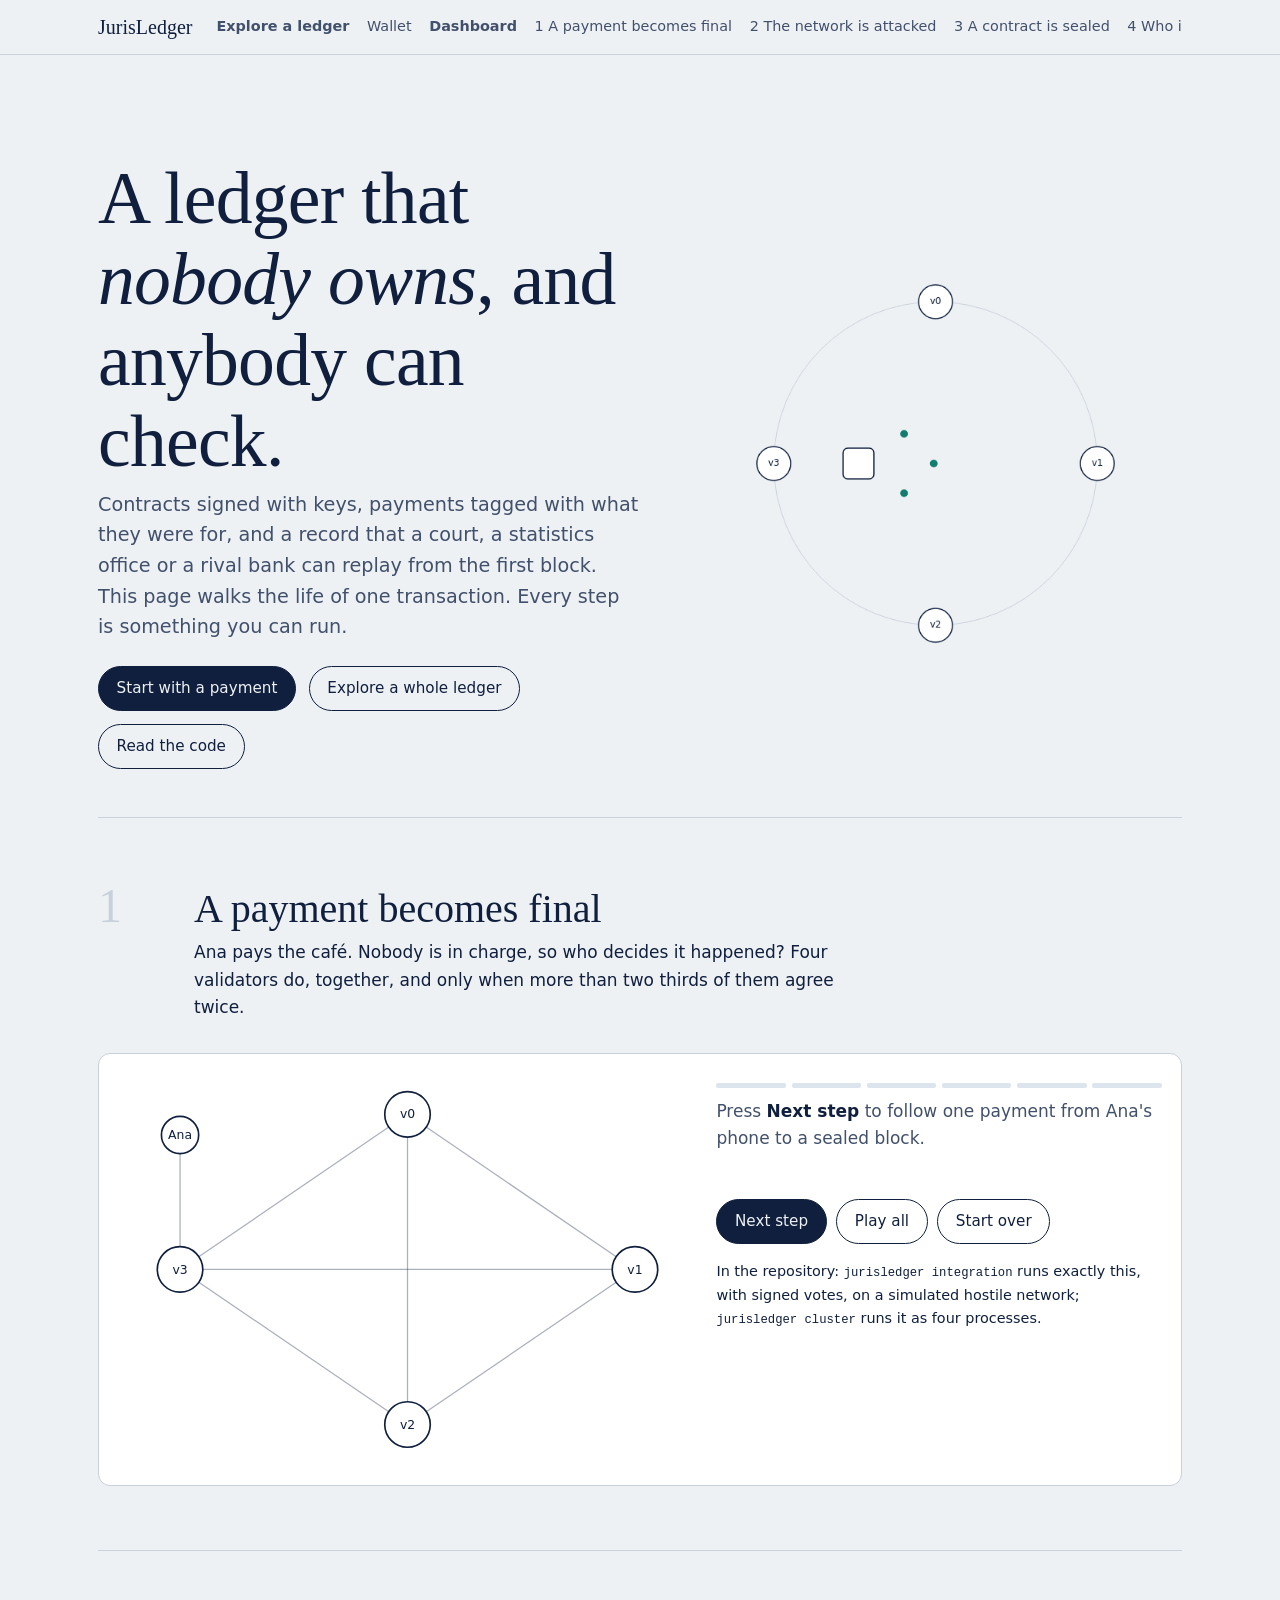
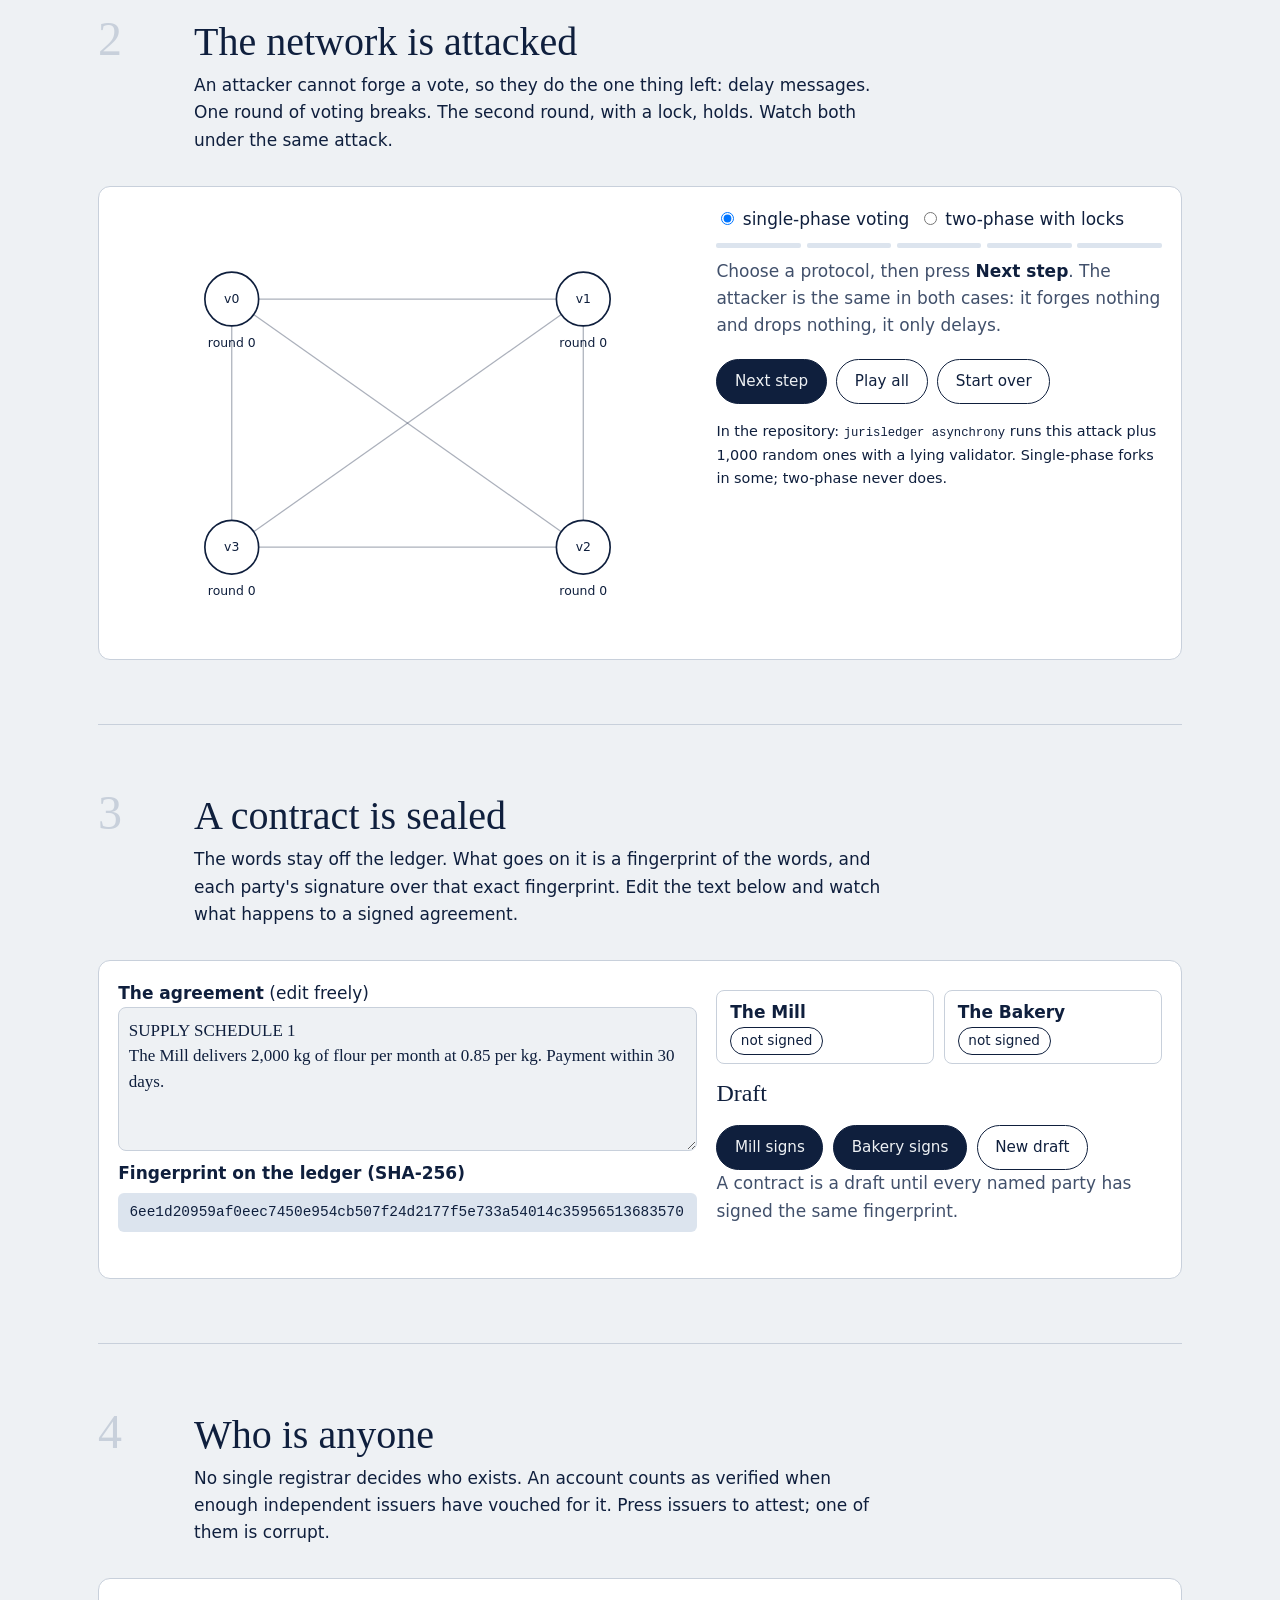
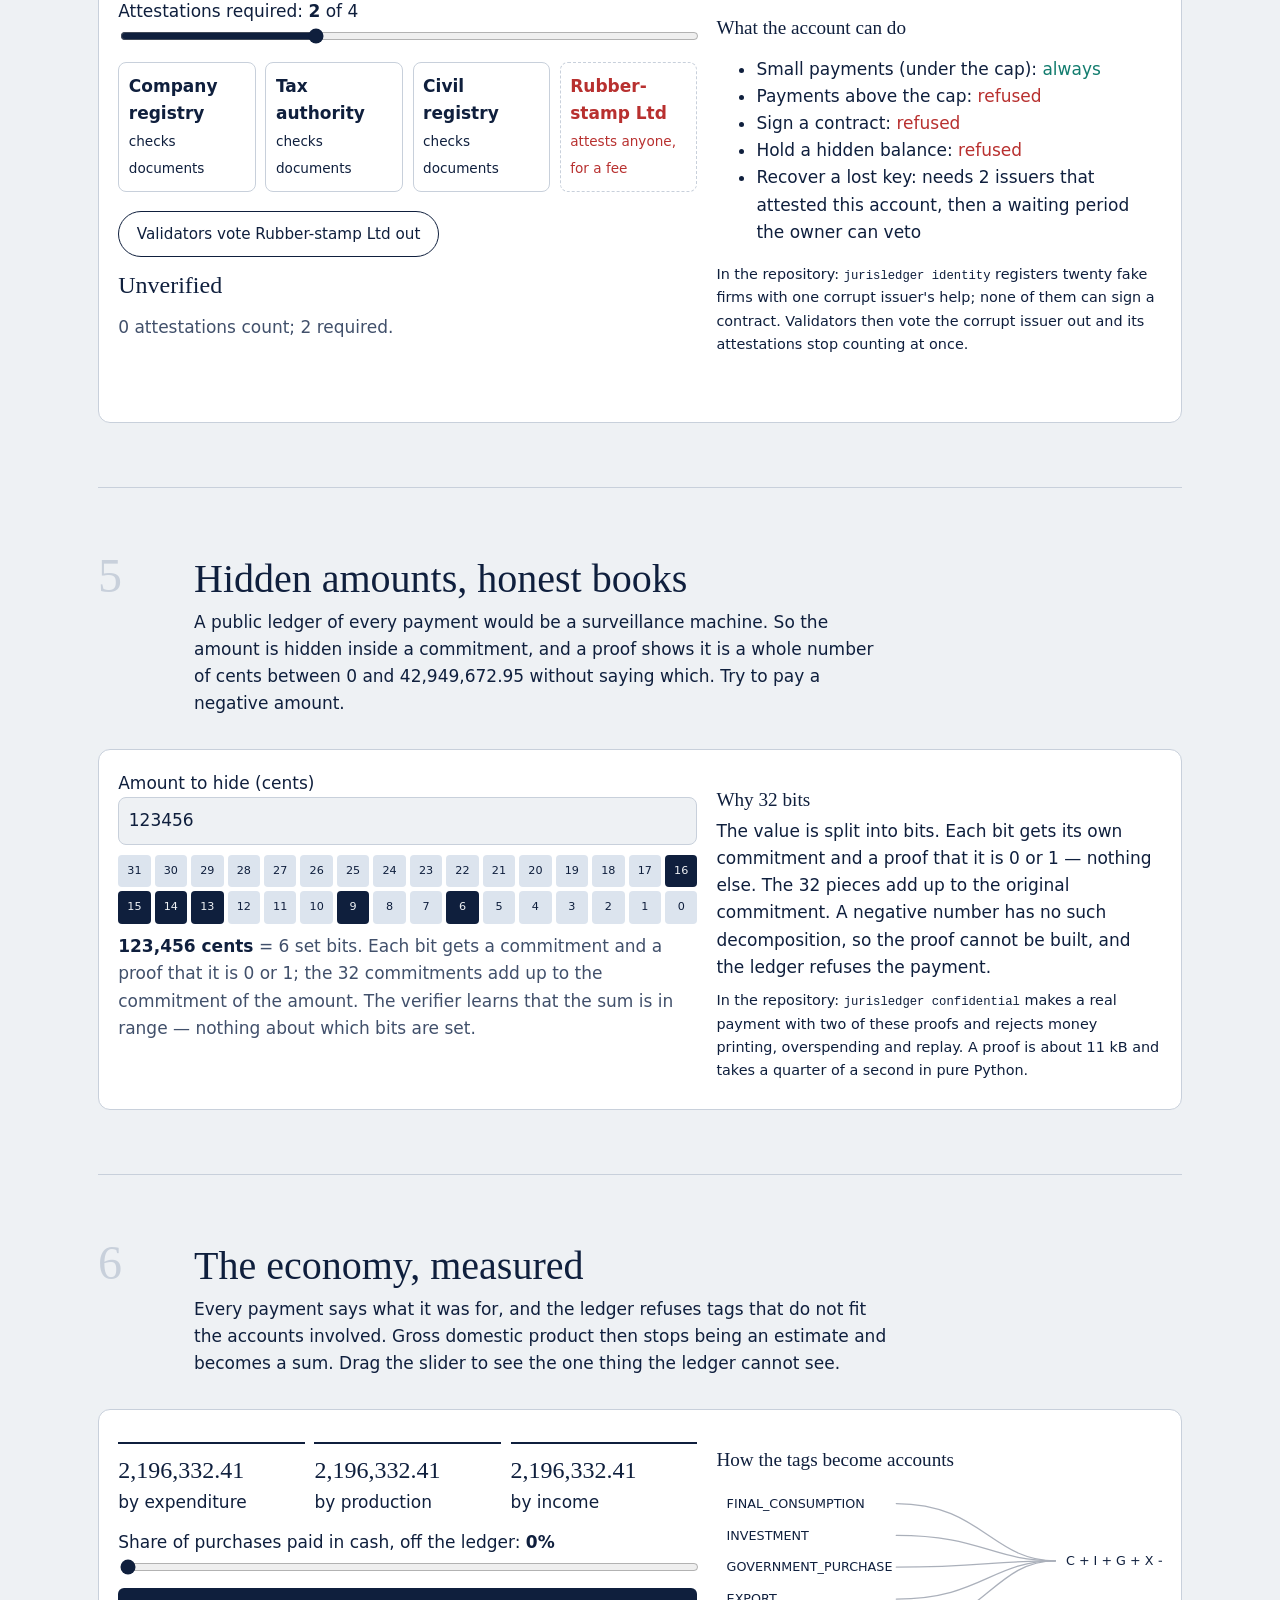
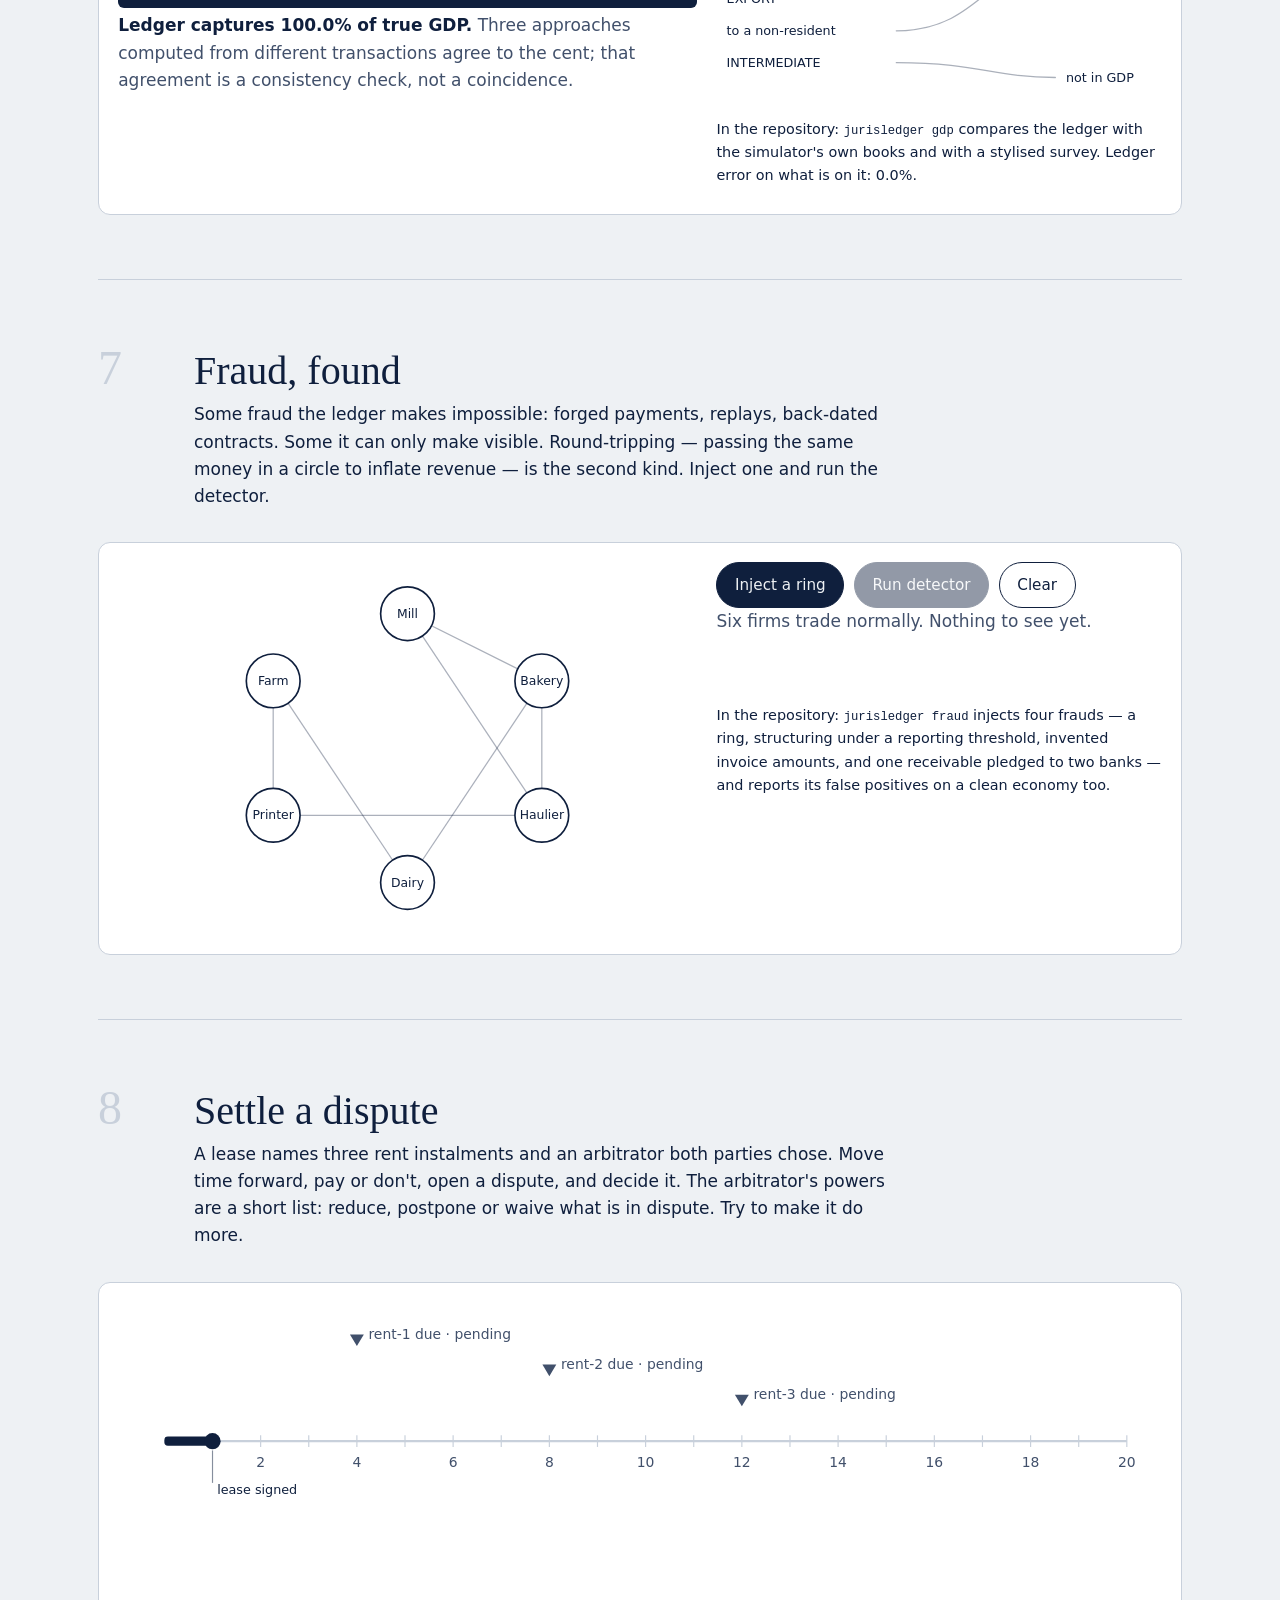
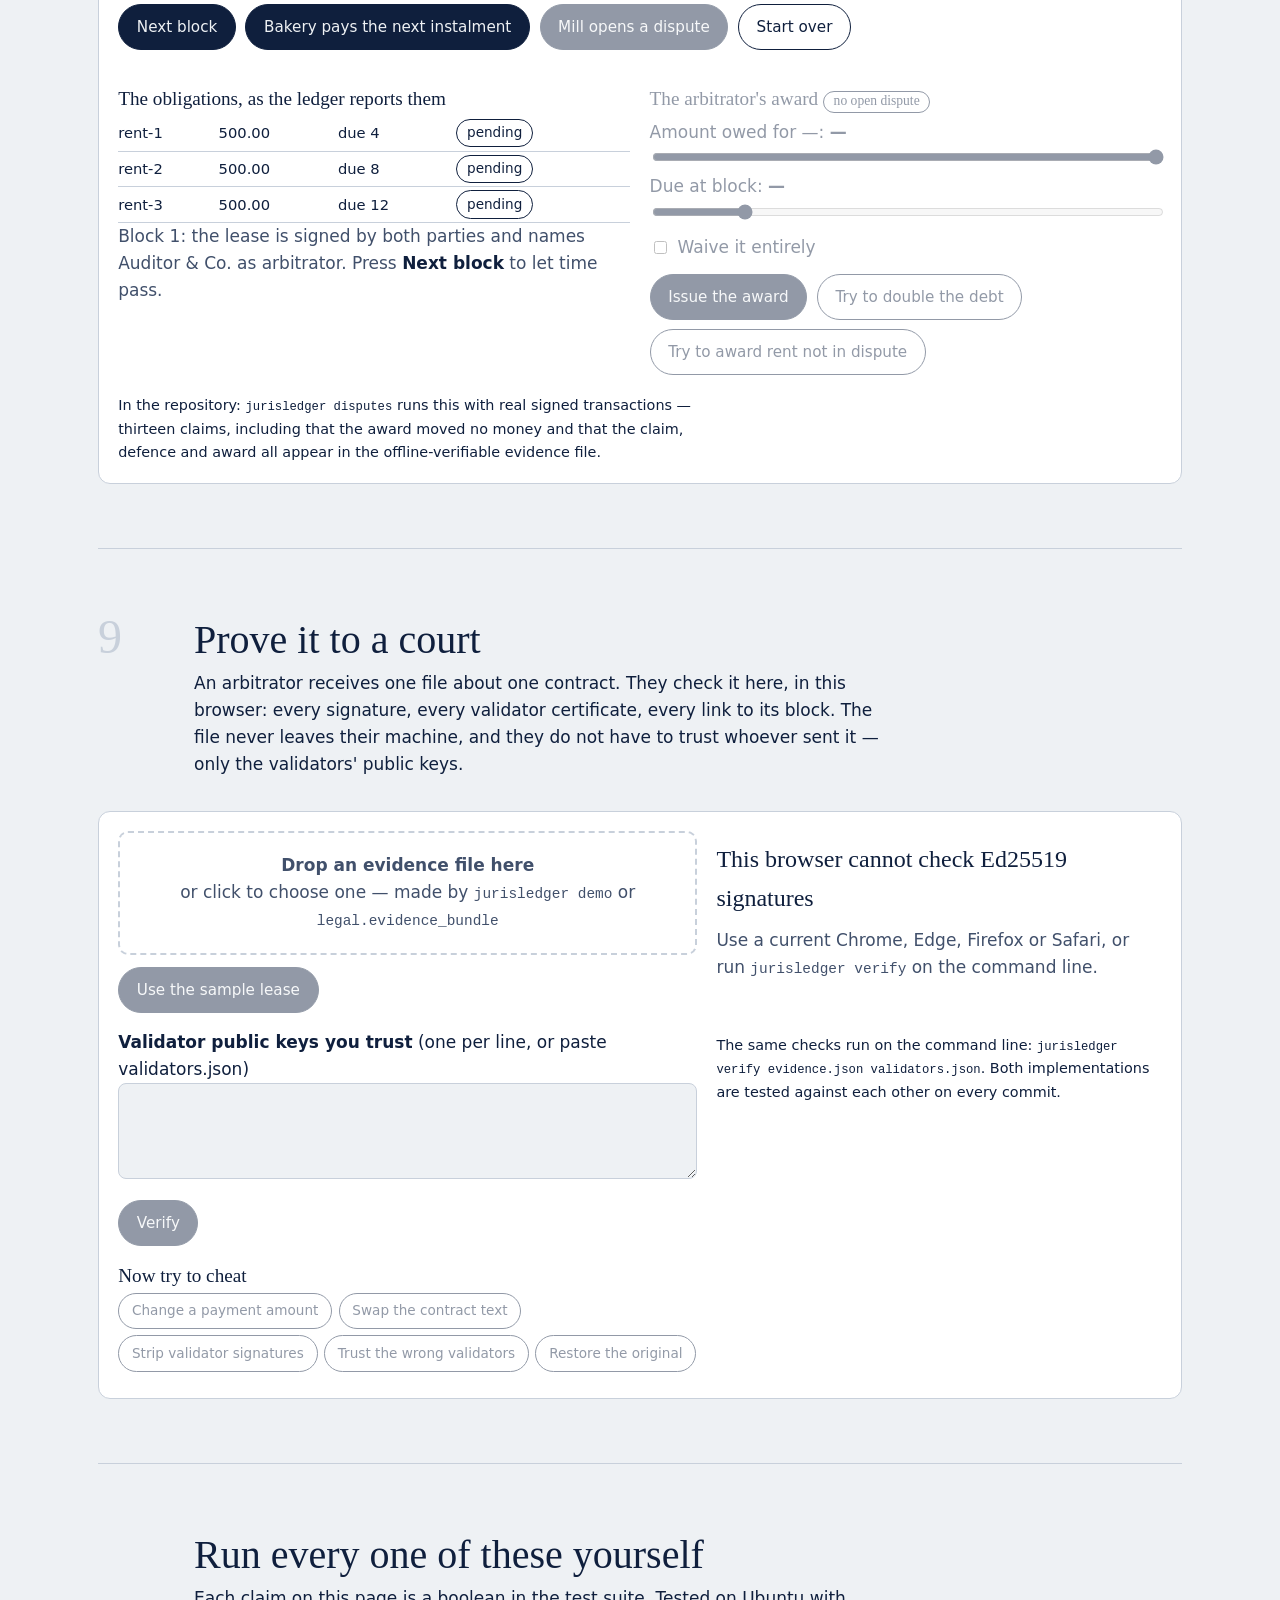
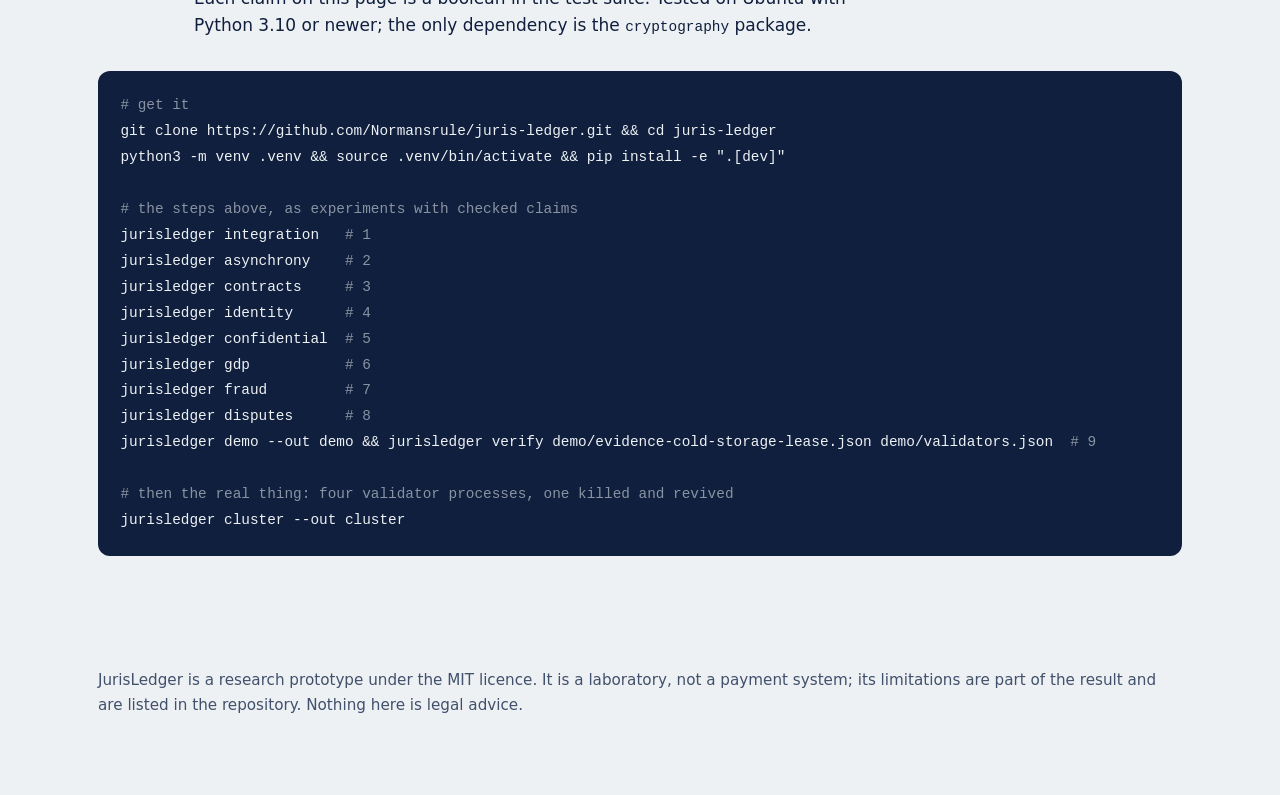
==== commit d049991e: "v0.19.0: browser wallet with offline signing, jurisledger submit, PBKDF2 keystores shared with the b" ====
--- a/site/index.html
+++ b/site/index.html
@@ -12,7 +12,7 @@
   <a class="brand" href="#top">JurisLedger</a>
   <nav class="folios" aria-label="Steps">
     <a href="explorer.html"><strong>Explore a ledger</strong></a>
-    <a href="dashboard.html"><strong>Dashboard</strong></a>
+    <a href="wallet.html">Wallet</a><a href="dashboard.html"><strong>Dashboard</strong></a>
     <a href="#final">1 A payment becomes final</a><a href="#attack">2 The network is attacked</a><a href="#contract">3 A contract is sealed</a>
     <a href="#identity">4 Who is anyone</a><a href="#hidden">5 Hidden amounts</a><a href="#gdp">6 The economy, measured</a><a href="#fraud">7 Fraud, found</a><a href="#dispute">8 Settle a dispute</a><a href="#evidence">9 Prove it</a>
   </nav>
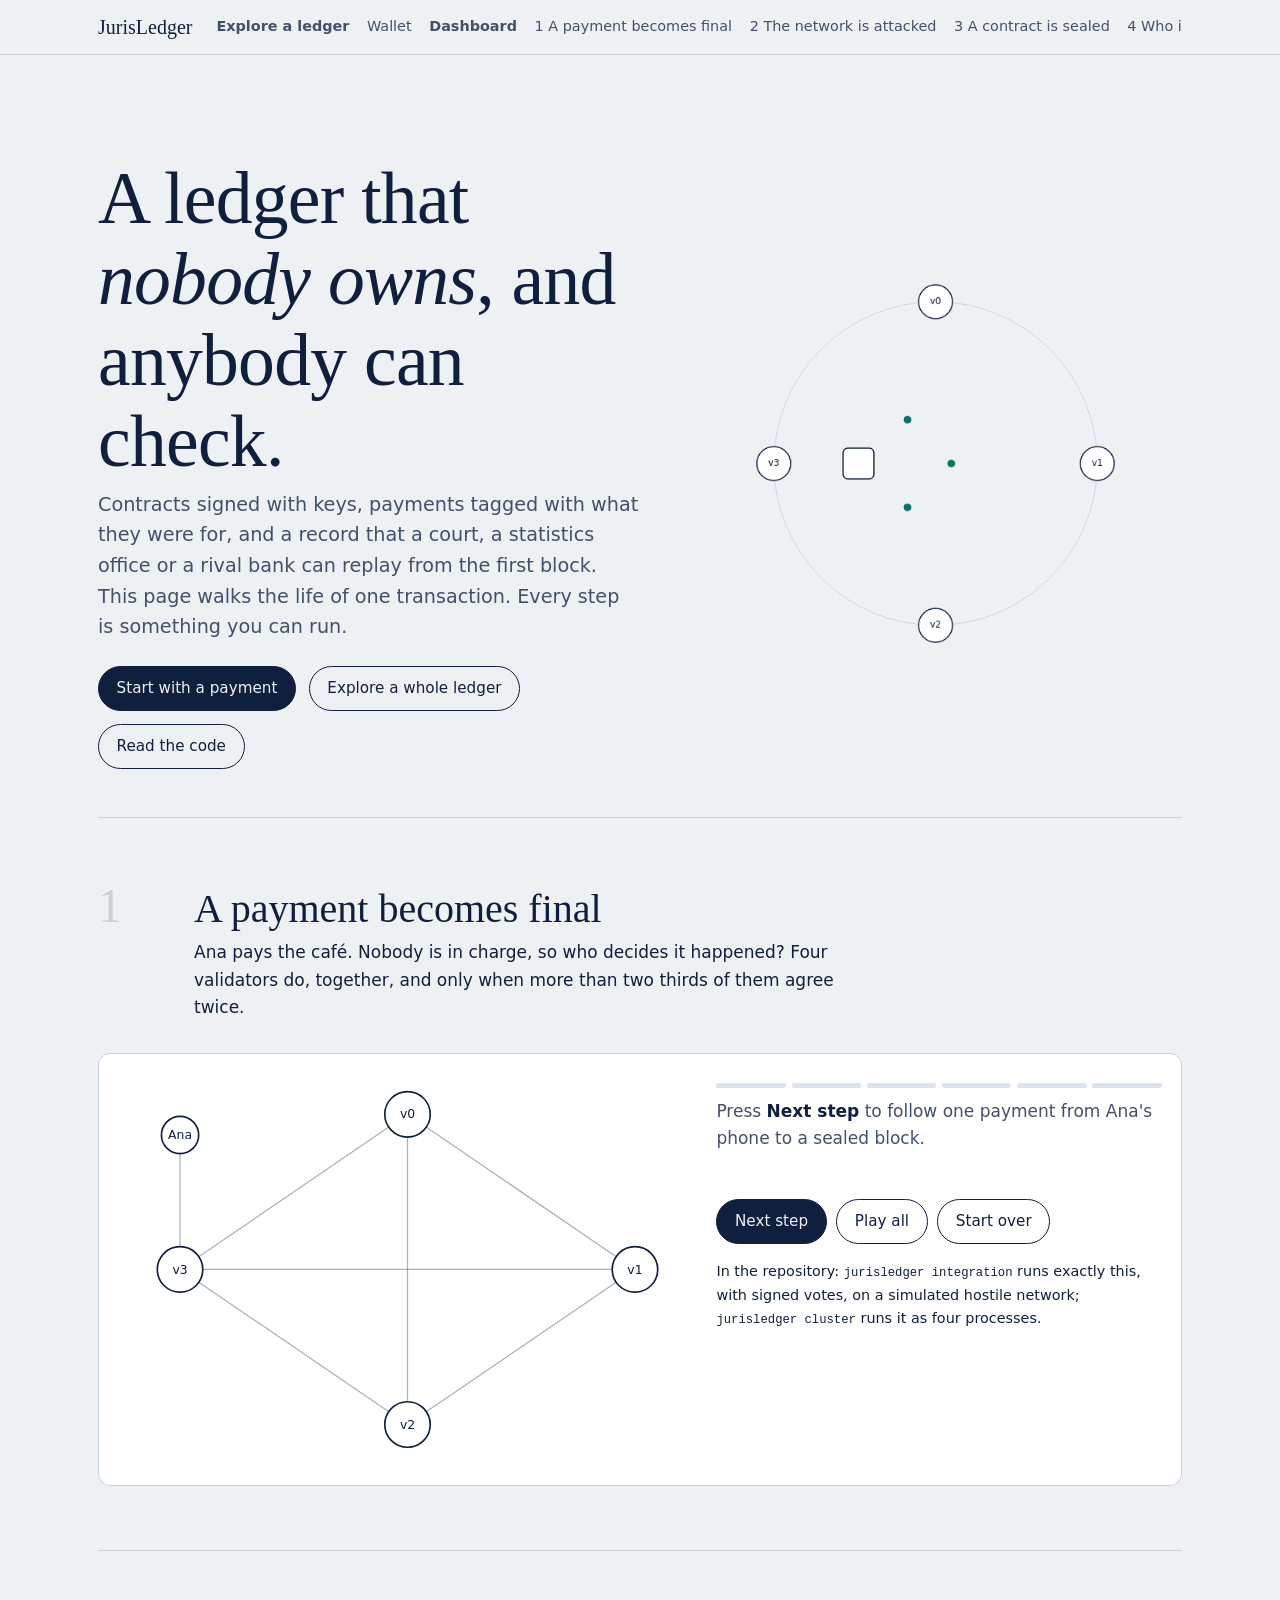
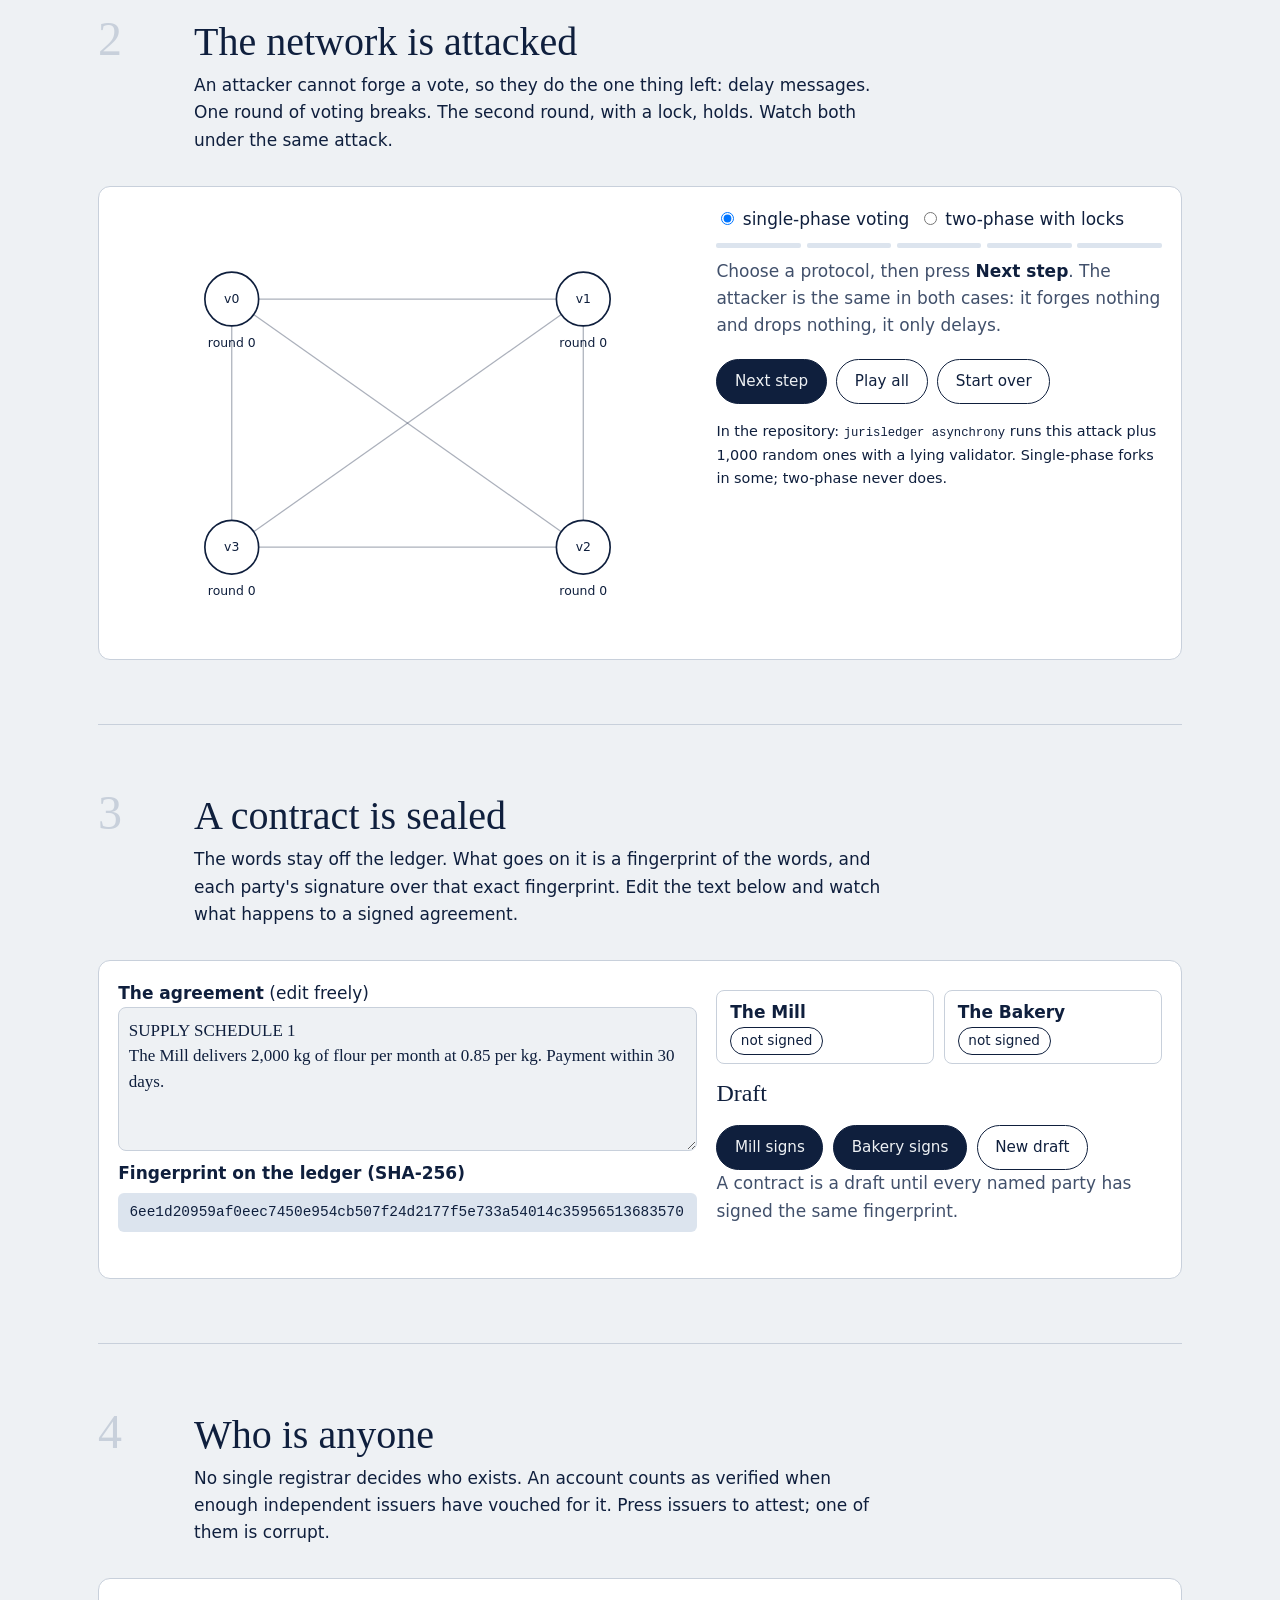
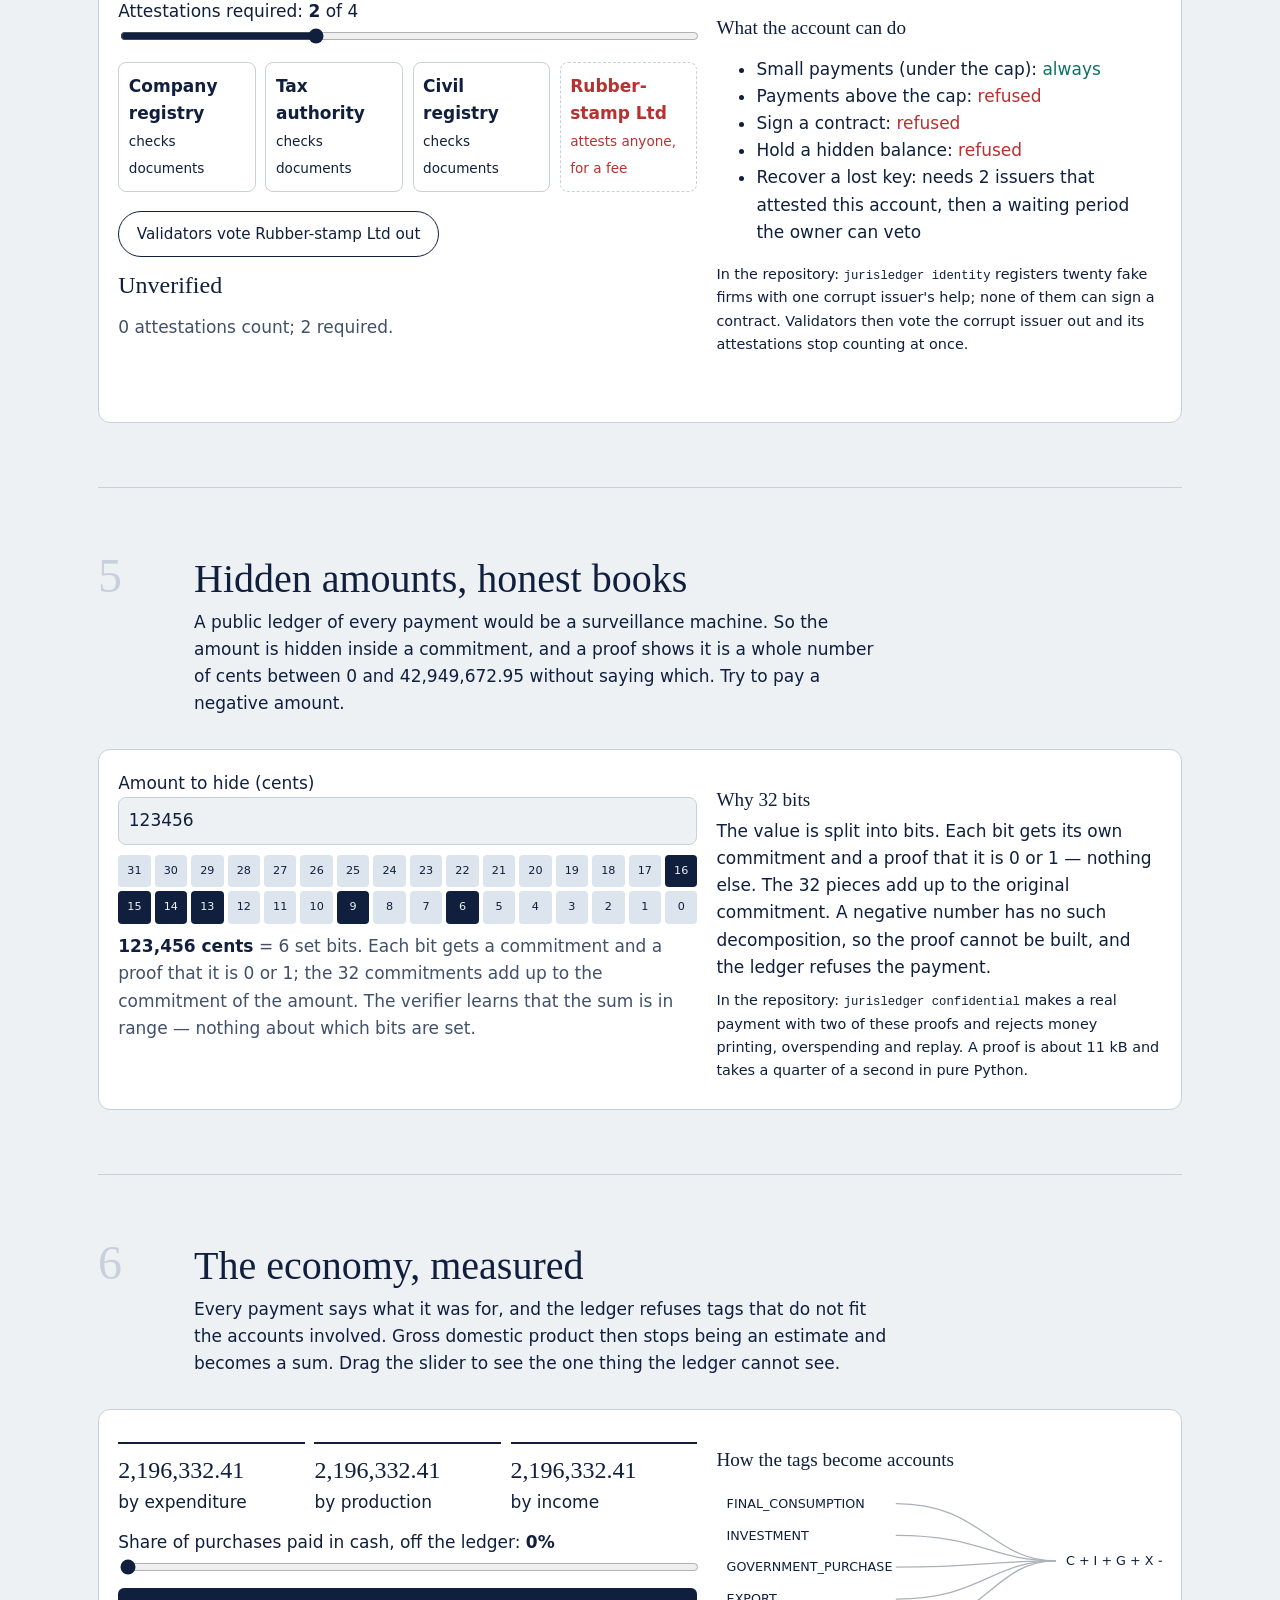
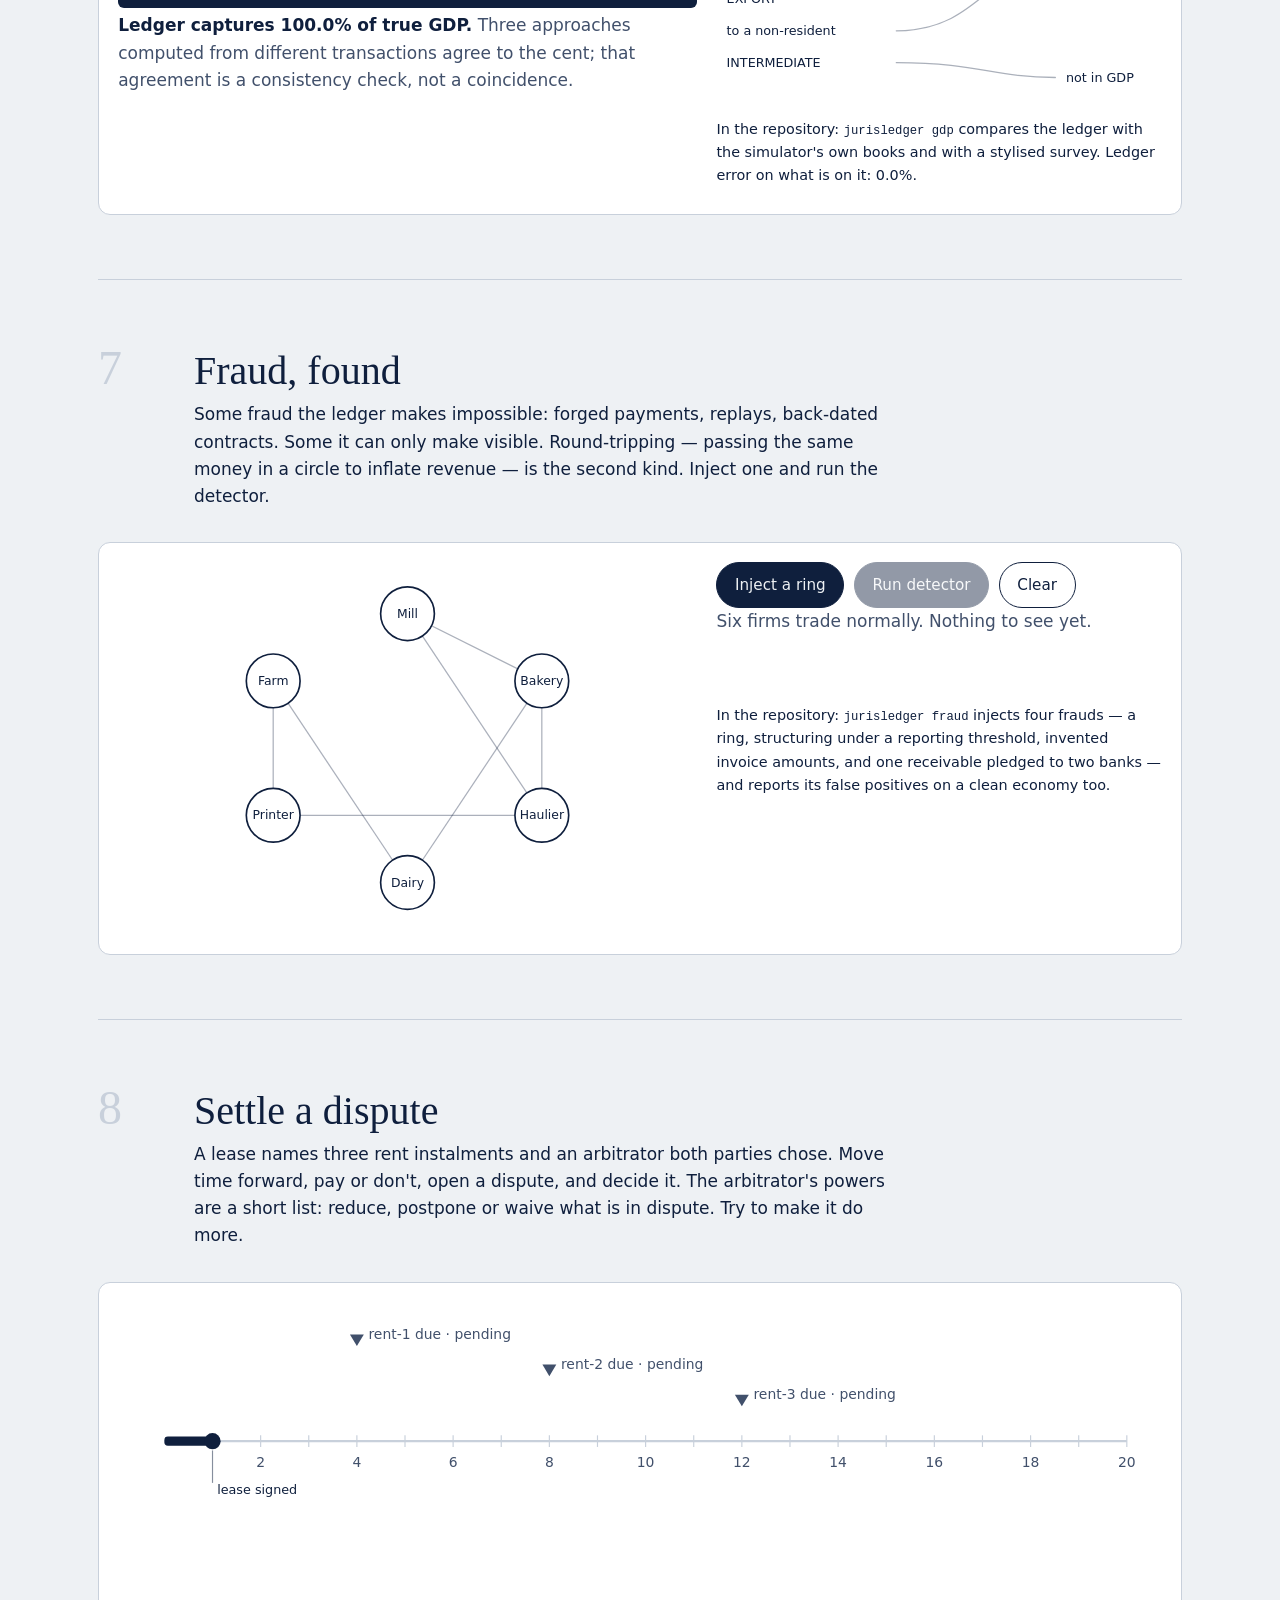
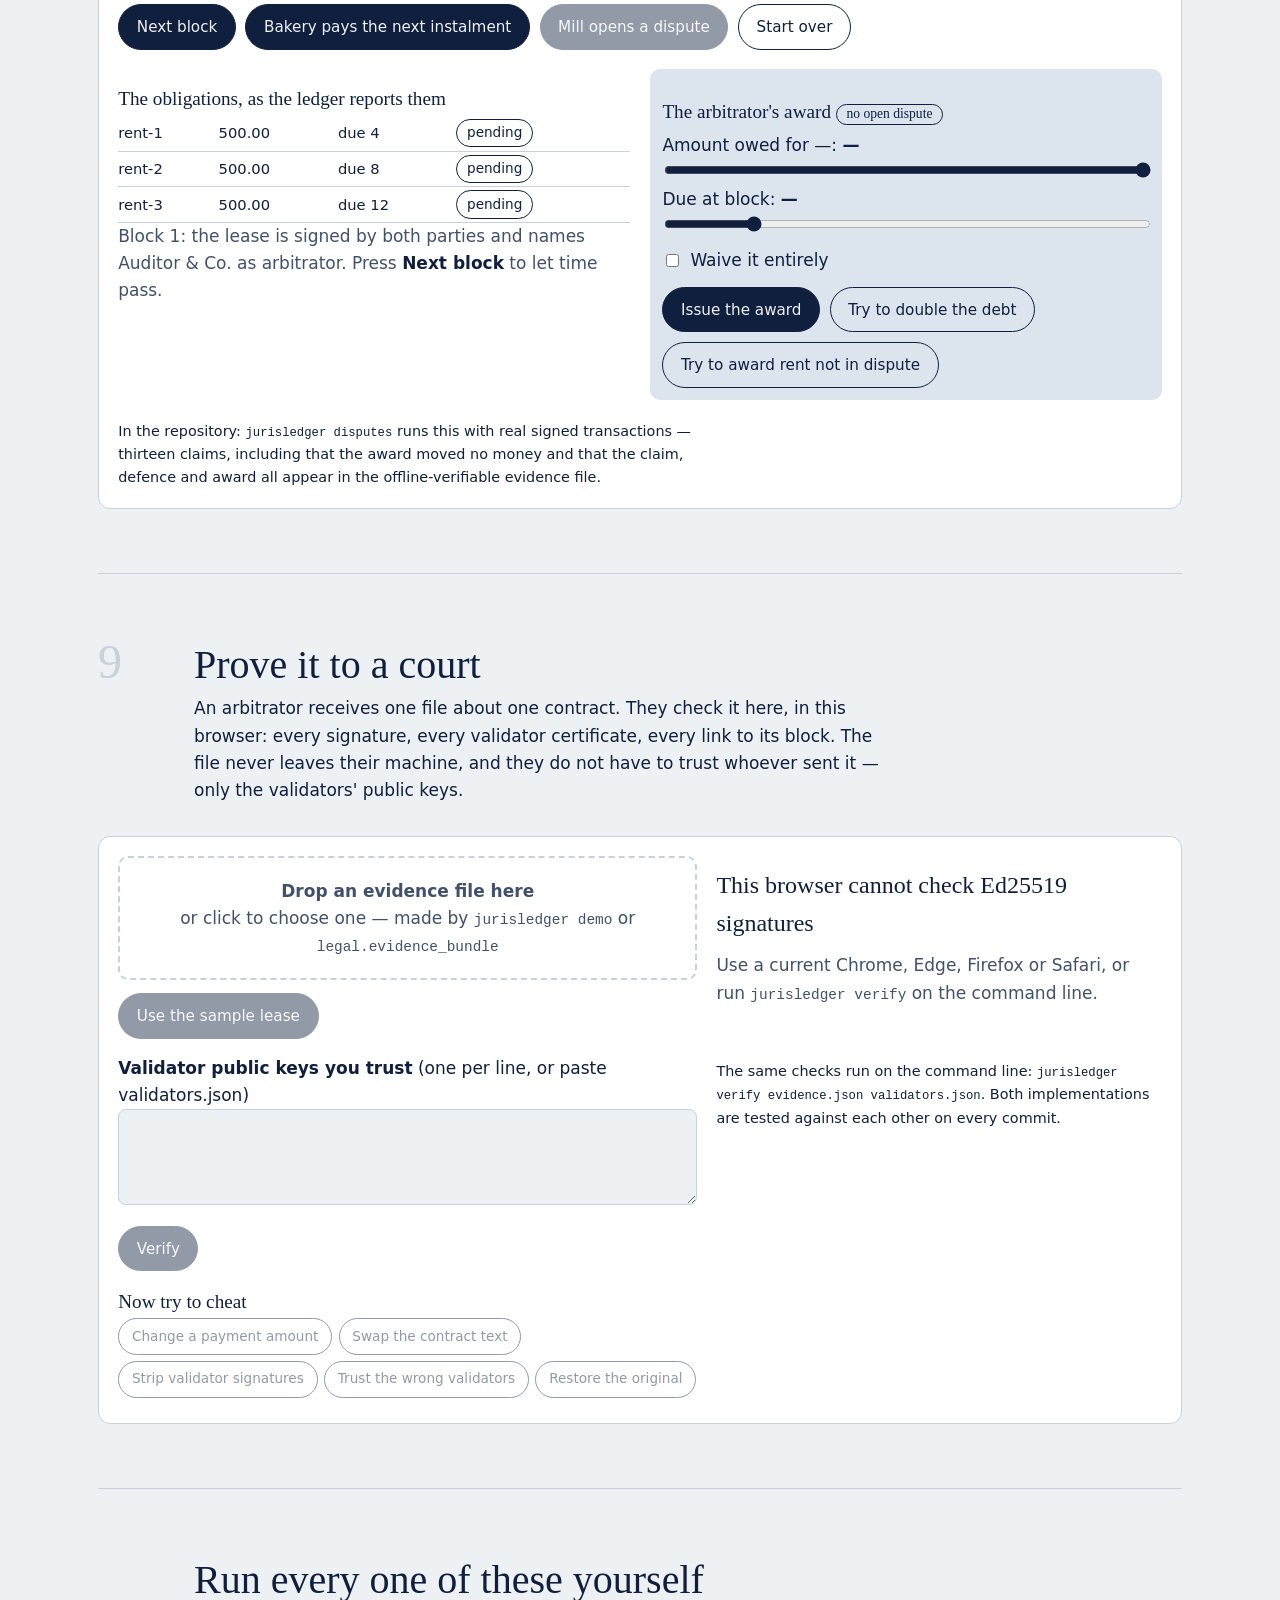
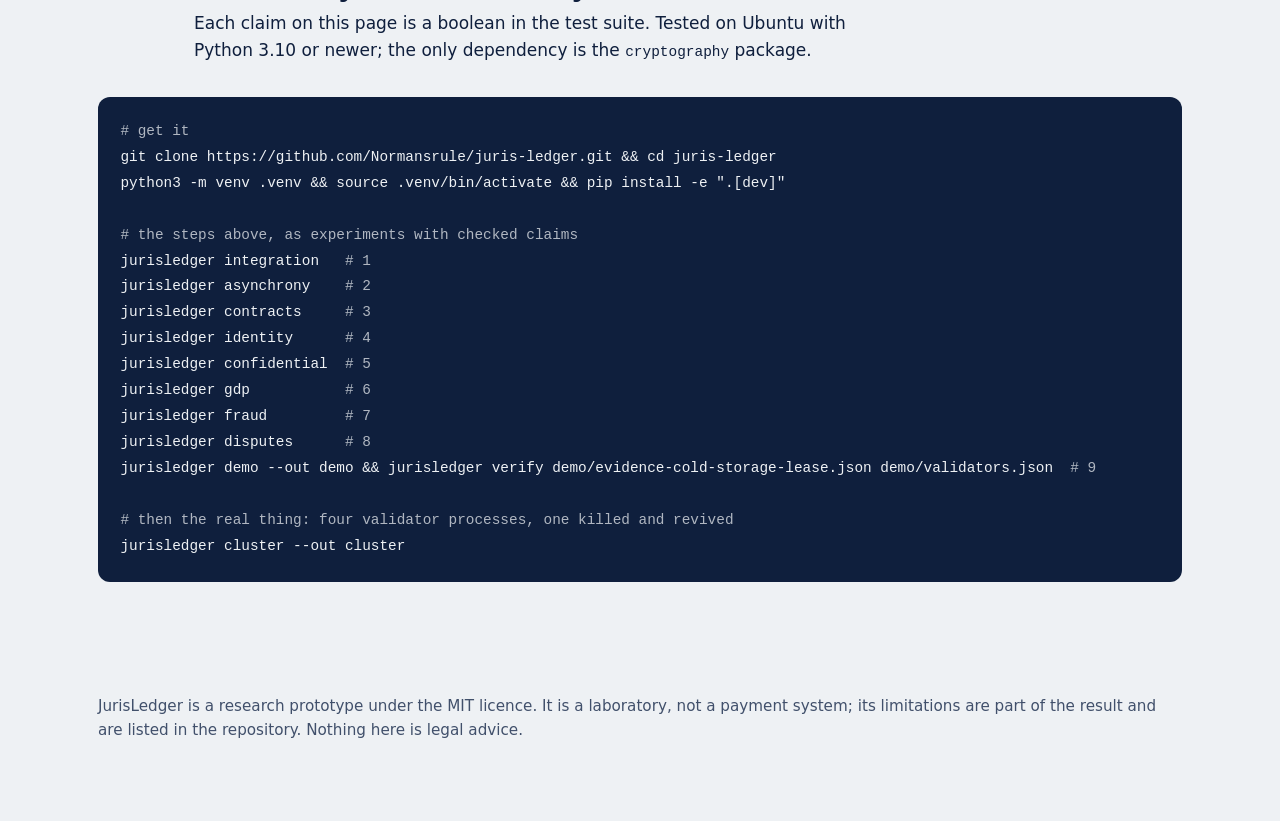
==== commit 16bb4d2d: "v0.20.0: WCAG 2.1 AA accessibility audit and fixes, jurisledger doctor" ====
--- a/site/index.html
+++ b/site/index.html
@@ -188,7 +188,7 @@
         <div id="dTable"></div>
         <div class="caption" id="dCap"></div>
       </div>
-      <div id="dAward" style="opacity:.45;pointer-events:none">
+      <div id="dAward" class="inactive" inert>
         <h3>The arbitrator's award <span class="status" id="dAwardState">no open dispute</span></h3>
         <label>Amount owed for <span id="dAwardOb">—</span>: <strong id="dAmtLabel">—</strong><input type="range" id="dAmt" min="1" max="500" value="500"></label>
         <label>Due at block: <strong id="dDueLabel">—</strong><input type="range" id="dDue" min="1" max="30" value="6"></label>
@@ -493,7 +493,7 @@
     $("#dOpen").disabled = !overdue || !!(dispute && !decided);
     $("#dPay").disabled = !obs.some(o => o.paidAt === null && !o.waived && status(o) !== "DISPUTED");
     const panel = $("#dAward"), open = dispute && !decided;
-    panel.style.opacity = open ? 1 : .45; panel.style.pointerEvents = open ? "auto" : "none";
+    panel.inert = !open; panel.classList.toggle("inactive", !open);
     $("#dAwardState").textContent = open ? "dispute open" : decided ? "decided — cannot be changed" : "no open dispute";
     $("#dAwardState").className = "status " + (open ? "warn" : decided ? "good" : "");
     if (open) { const o = obs.find(x => x.id === dispute.id); $("#dAwardOb").textContent = o.id; }
--- a/site/style.css
+++ b/site/style.css
@@ -1,12 +1,12 @@
 /* Shared visual system for the JurisLedger site: explainer (index.html) and explorer (explorer.html). */
 :root{
   --paper:#EEF1F4;--sheet:#FFFFFF;--ink:#0F1F3D;--ink-2:#41506B;--rule:#C8D0DB;
-  --seal:#B8302F;--verified:#127C6E;--amber:#B4720C;--wash:#DCE4EE;
+  --seal:#B8302F;--verified:#0F7164;--amber:#B4720C;--amber-ink:#8A5608;--wash:#DCE4EE;
   --serif:"Iowan Old Style","Palatino Linotype",Palatino,"Book Antiqua",Georgia,serif;
   --sans:system-ui,-apple-system,"Segoe UI",Roboto,Helvetica,Arial,sans-serif;
   --mono:ui-monospace,SFMono-Regular,Menlo,Consolas,monospace;
 }
-@media (prefers-color-scheme:dark){:root{--paper:#0E1420;--sheet:#151D2B;--ink:#E8EDF4;--ink-2:#A6B3C6;--rule:#2A3648;--wash:#1C2637;--seal:#E0524F;--verified:#3FBDAA;--amber:#E0A045}}
+@media (prefers-color-scheme:dark){:root{--paper:#0E1420;--sheet:#151D2B;--ink:#E8EDF4;--ink-2:#A6B3C6;--rule:#2A3648;--wash:#1C2637;--seal:#EC6461;--verified:#3FBDAA;--amber:#E0A045;--amber-ink:#E0A045}}
 *{box-sizing:border-box}
 html{scroll-behavior:smooth;scroll-padding-top:4rem}
 @media (prefers-reduced-motion:reduce){html{scroll-behavior:auto}*,*::before,*::after{animation-duration:.001s!important;transition-duration:.001s!important}}
@@ -73,7 +73,7 @@
 .issuer.corrupt{border-style:dashed;color:var(--seal)}
 .verdict{font-family:var(--serif);font-size:1.5rem;margin:.6rem 0}
 .commands{background:var(--ink);color:var(--paper);border-radius:12px;padding:1.4rem;font-family:var(--mono);font-size:.9rem;overflow-x:auto;line-height:1.8}
-.commands span{opacity:.55}
+.commands span{opacity:.72}
 .drop{border:2px dashed var(--rule);border-radius:10px;padding:1.2rem;text-align:center;color:var(--ink-2);cursor:pointer;transition:border-color .2s,background .2s}
 .drop.over,.drop:focus-visible{border-color:var(--ink);background:var(--wash);outline:none}
 .timeline{list-style:none;margin:.6rem 0;padding:0;max-height:22rem;overflow:auto}
@@ -94,3 +94,6 @@
 .dot.pre{fill:var(--amber)}.dot.com{fill:var(--verified)}
 
 @media (max-width:860px){.disp-grid{grid-template-columns:1fr!important}}
+
+.warn,.status.warn{color:var(--amber-ink)}
+.inactive{background:var(--wash);border-radius:10px;padding:.8rem}
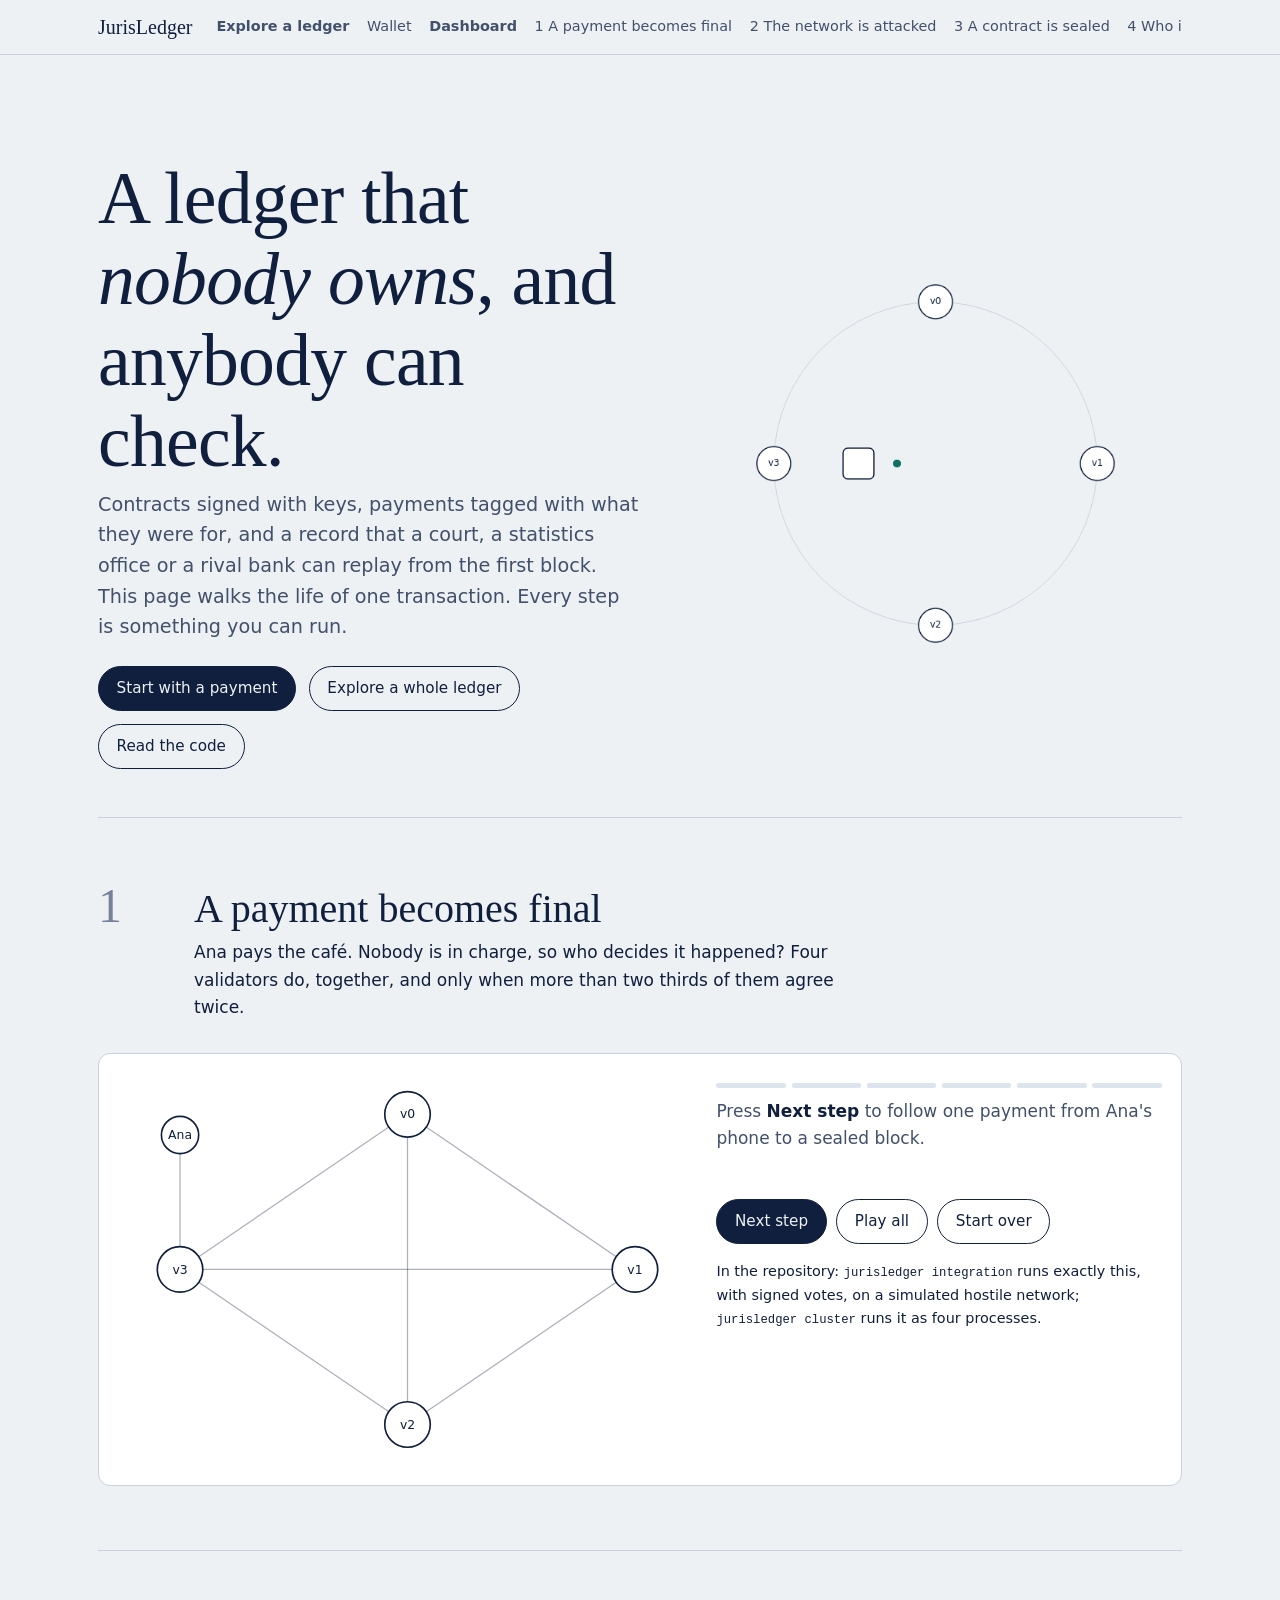
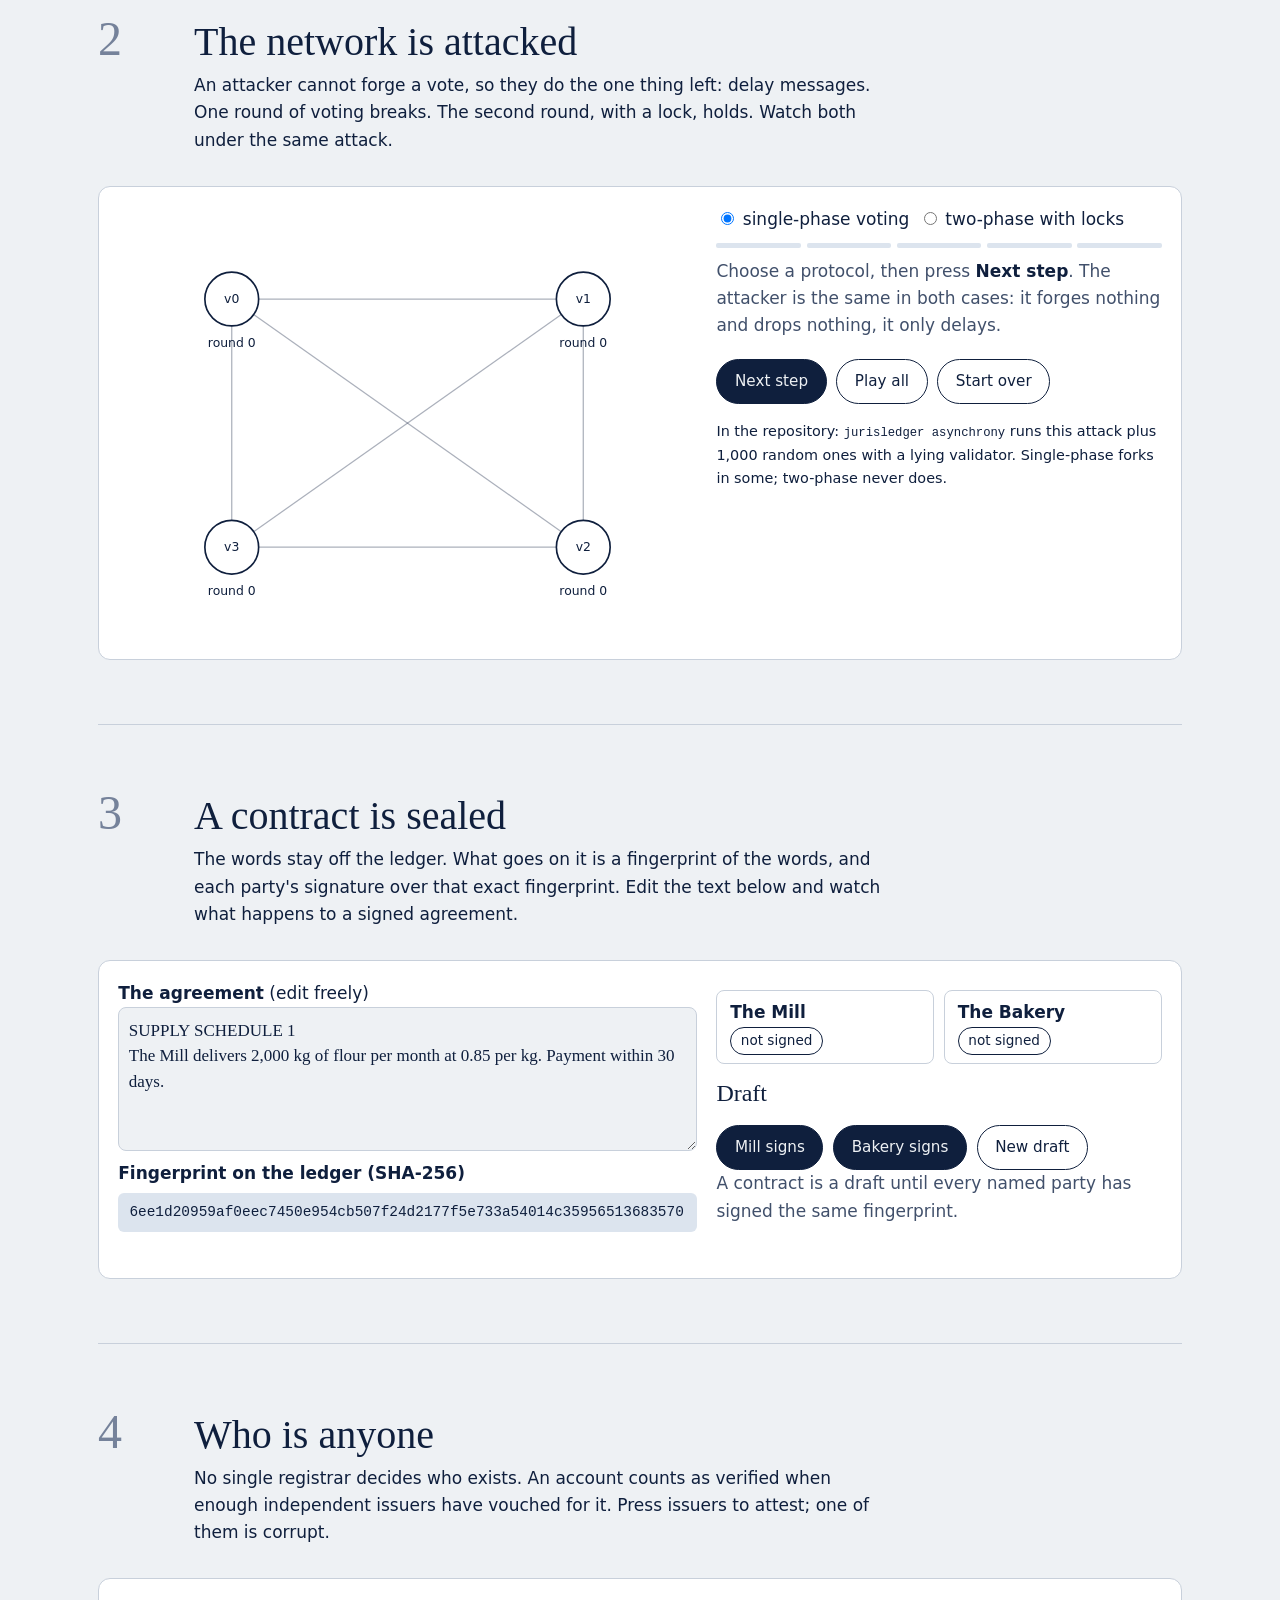
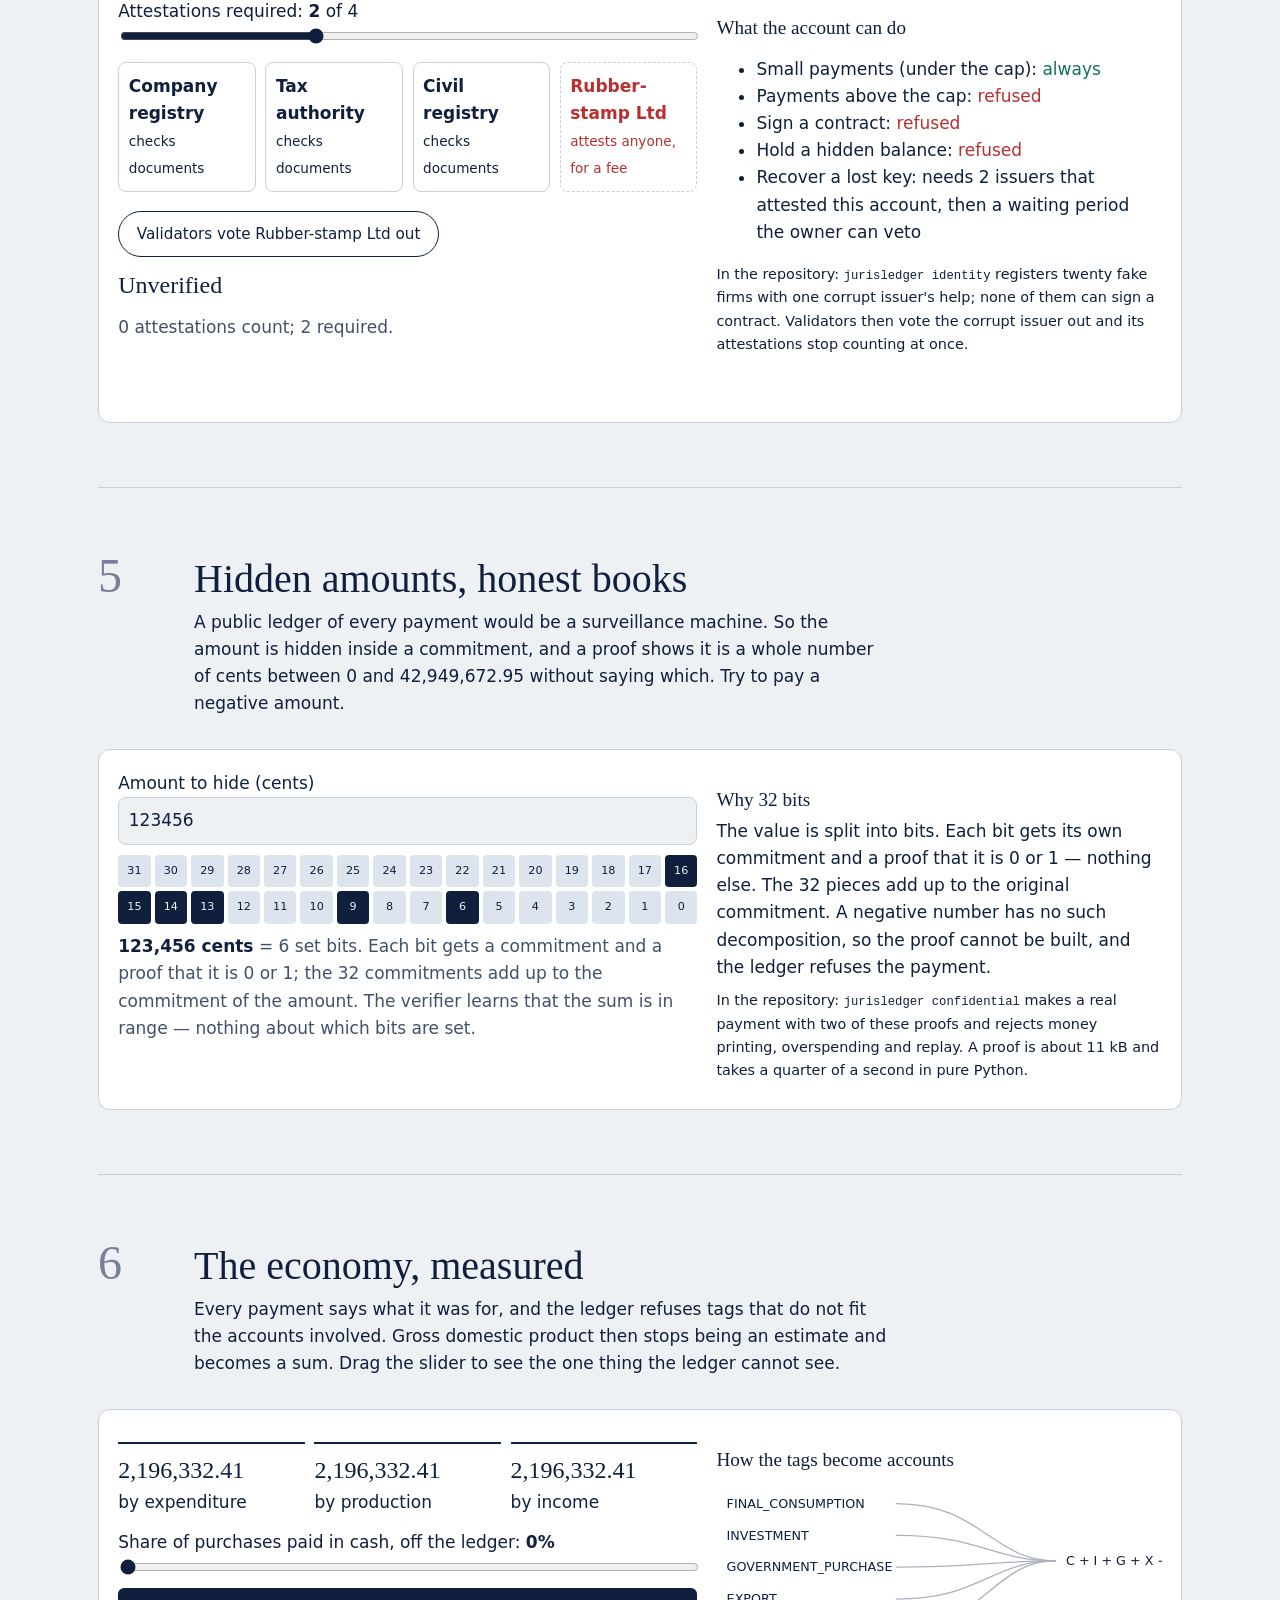
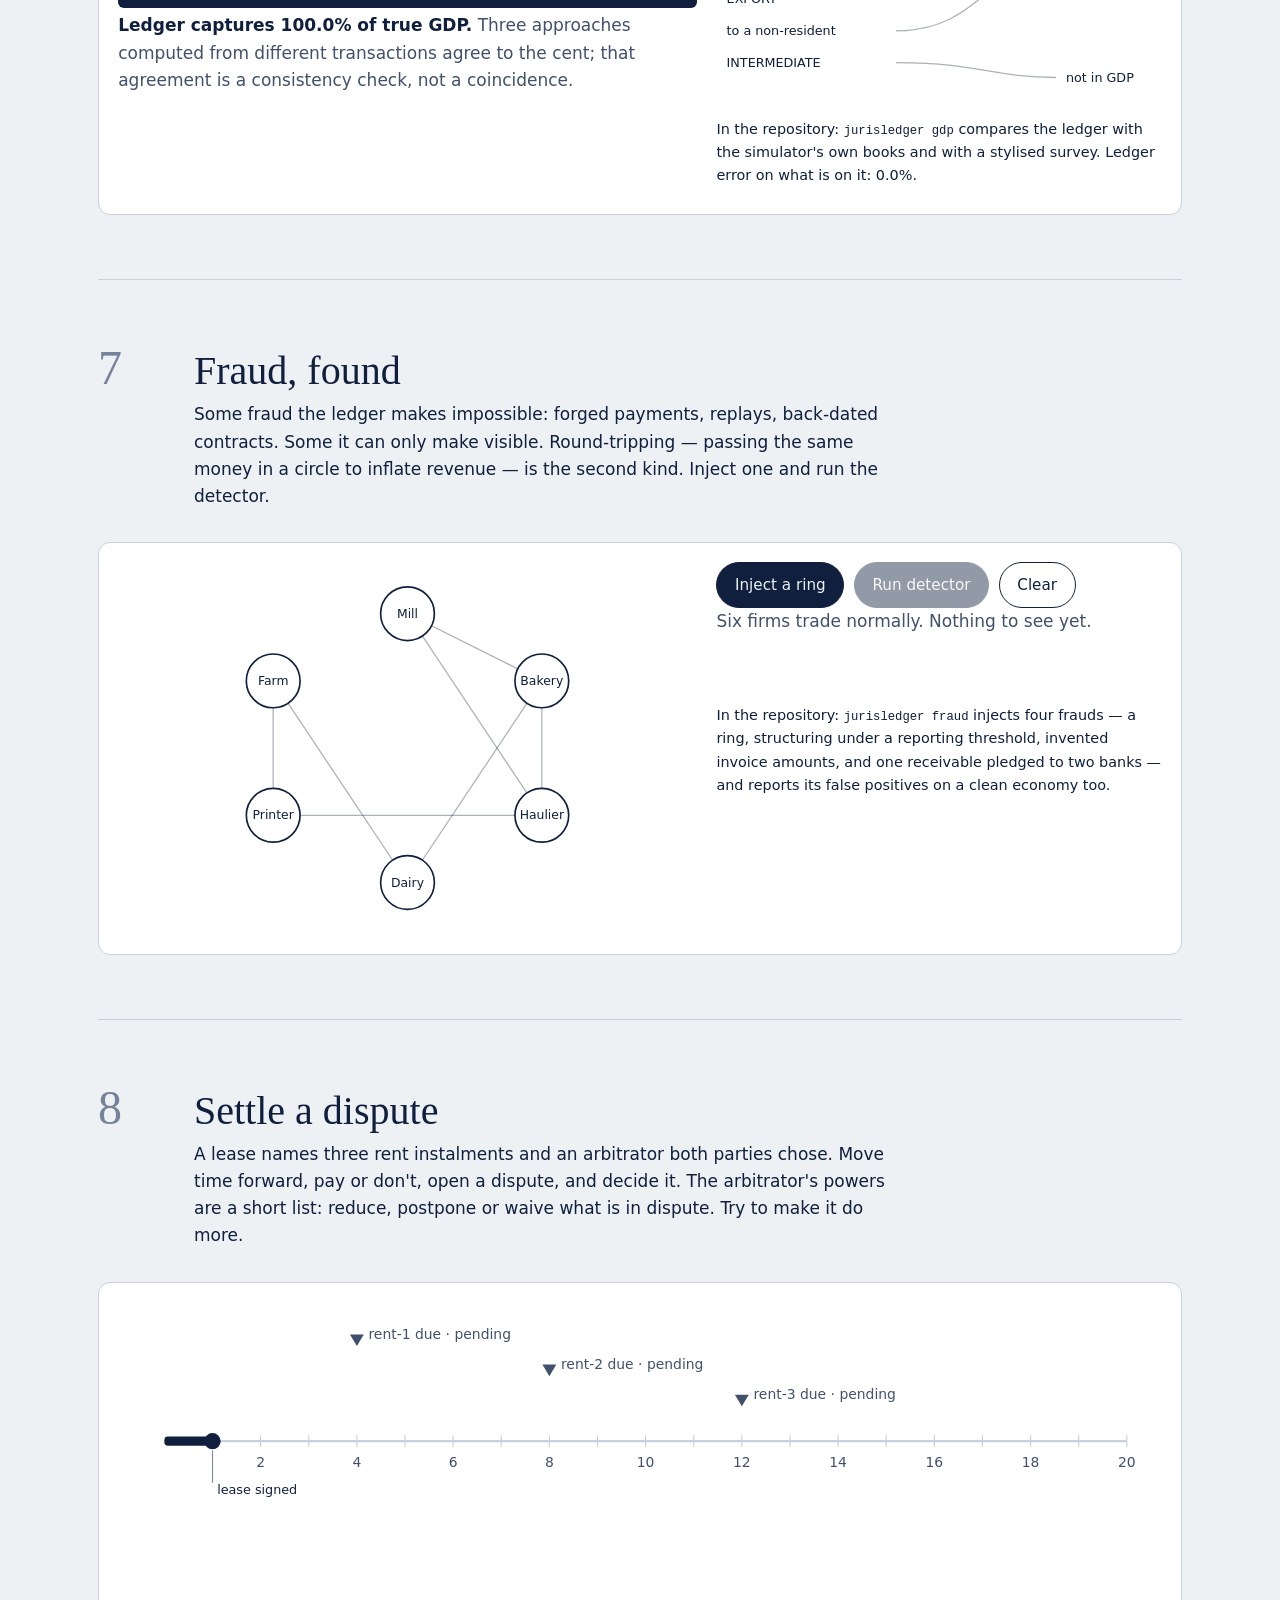
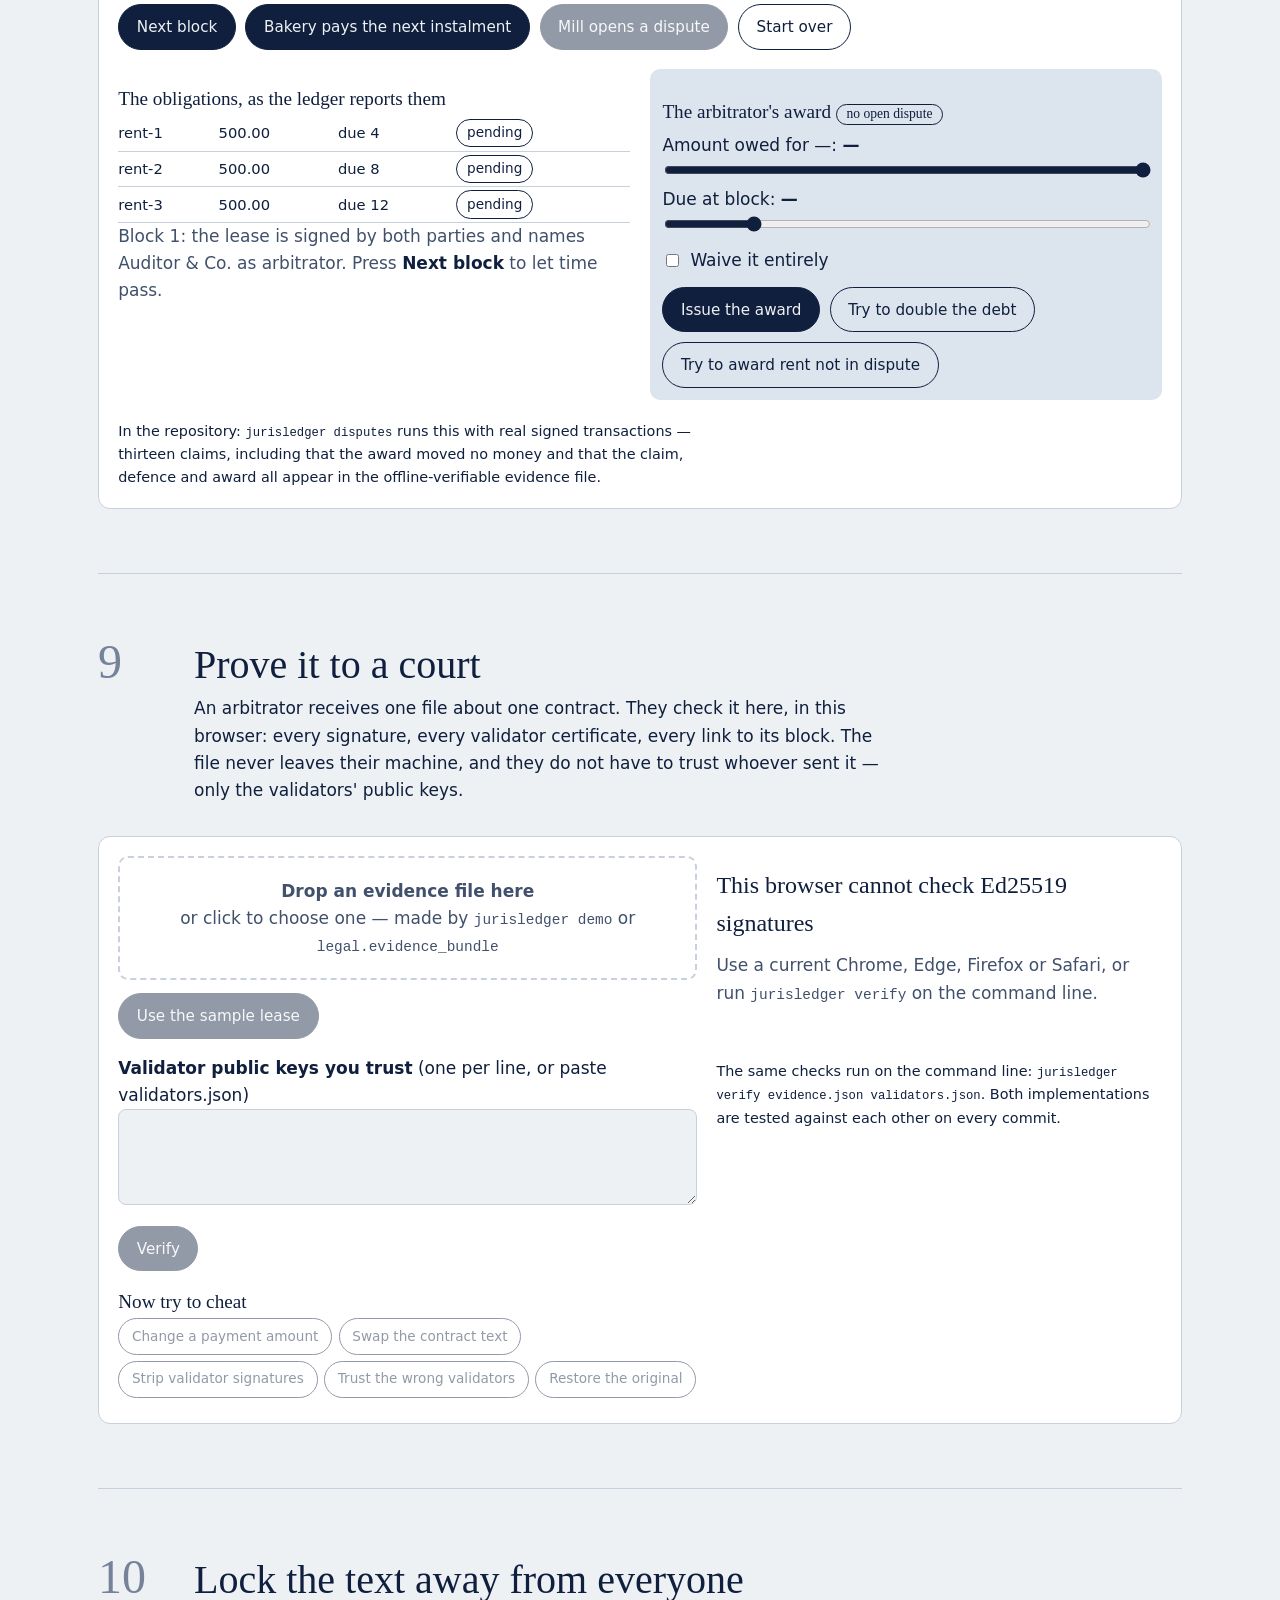
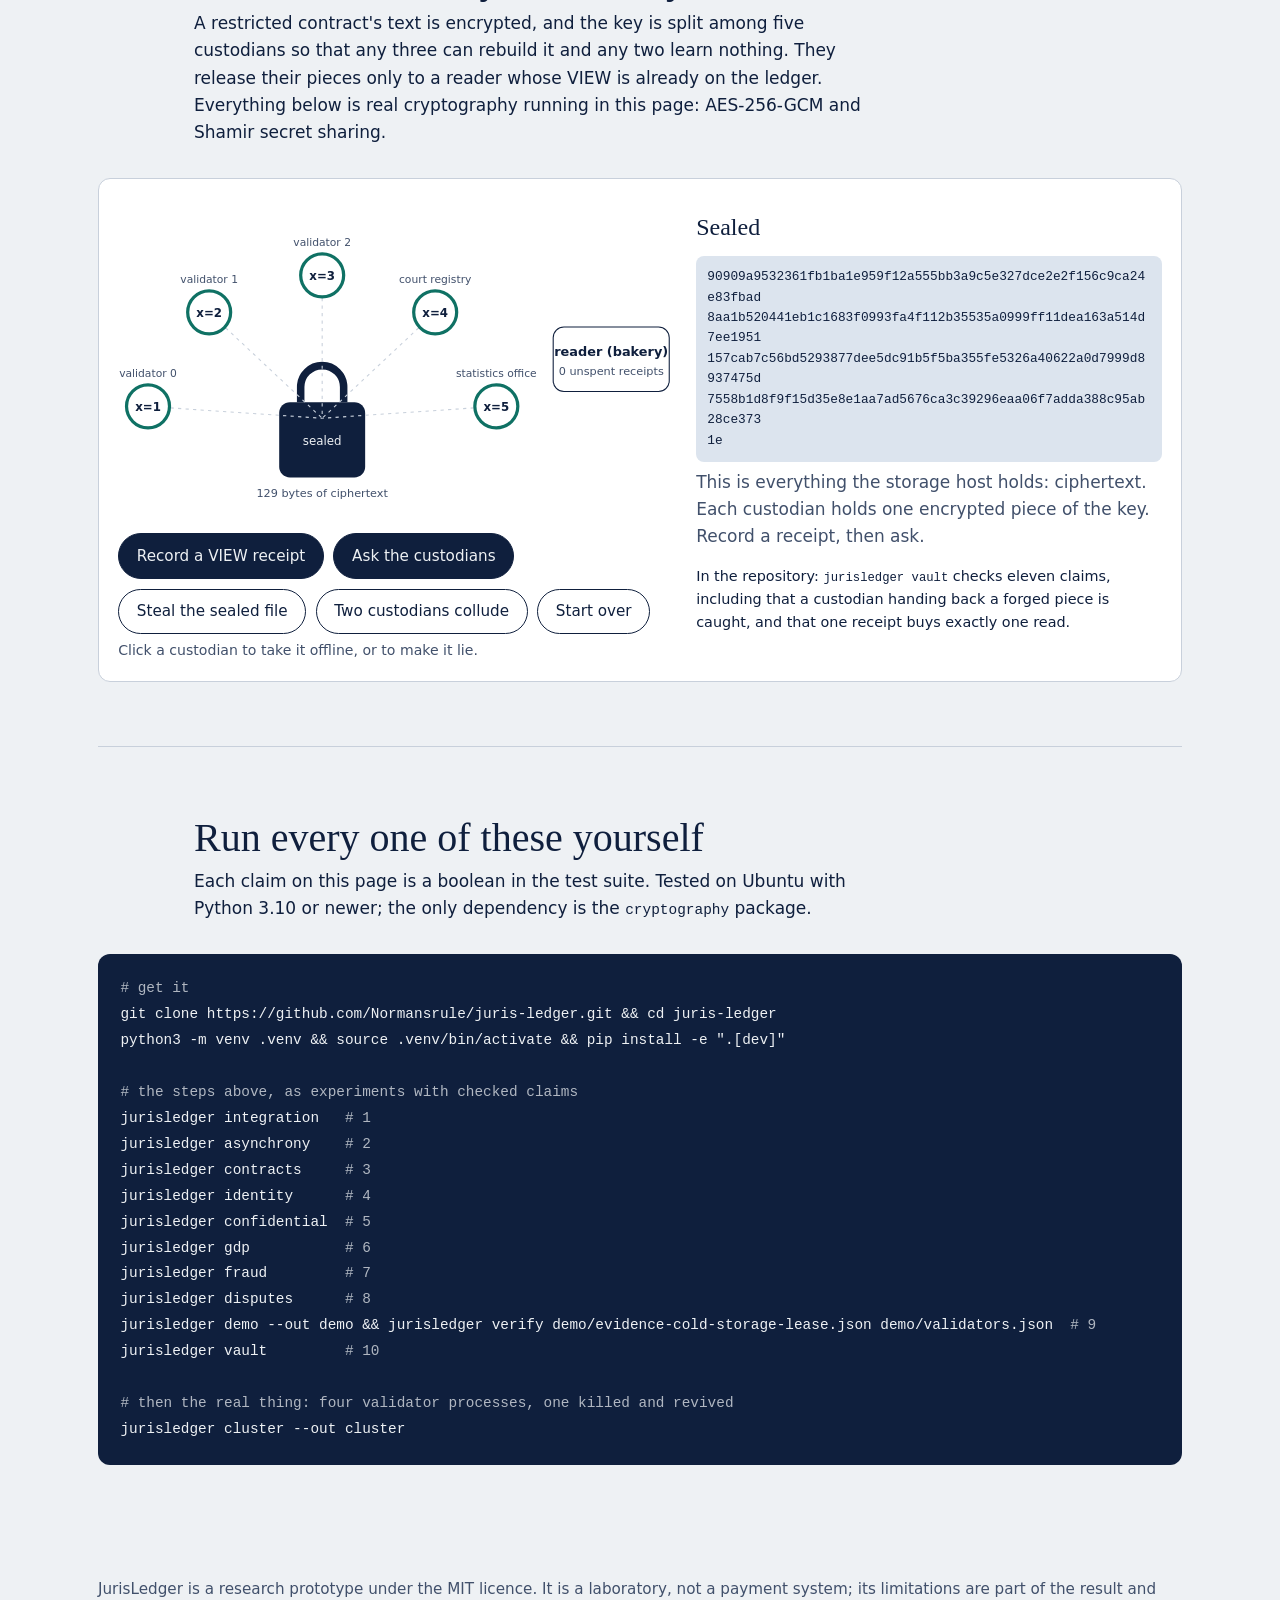
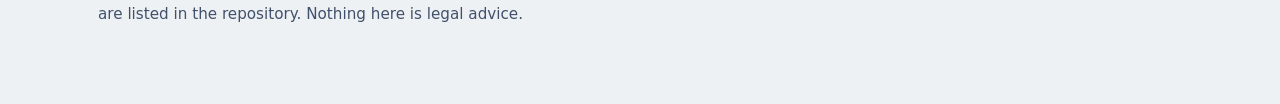
==== commit db1b6fcf: "v0.23.0: threshold-encrypted contract vault, vault experiment, explainer step 10" ====
--- a/site/index.html
+++ b/site/index.html
@@ -14,7 +14,7 @@
     <a href="explorer.html"><strong>Explore a ledger</strong></a>
     <a href="wallet.html">Wallet</a><a href="dashboard.html"><strong>Dashboard</strong></a>
     <a href="#final">1 A payment becomes final</a><a href="#attack">2 The network is attacked</a><a href="#contract">3 A contract is sealed</a>
-    <a href="#identity">4 Who is anyone</a><a href="#hidden">5 Hidden amounts</a><a href="#gdp">6 The economy, measured</a><a href="#fraud">7 Fraud, found</a><a href="#dispute">8 Settle a dispute</a><a href="#evidence">9 Prove it</a>
+    <a href="#identity">4 Who is anyone</a><a href="#hidden">5 Hidden amounts</a><a href="#gdp">6 The economy, measured</a><a href="#fraud">7 Fraud, found</a><a href="#dispute">8 Settle a dispute</a><a href="#evidence">9 Prove it</a><a href="#vault">10 Lock it away</a>
   </nav>
 </div></header>
 
@@ -233,12 +233,37 @@
   </div>
 </section>
 
+<!-- 10 ----------------------------------------------------------------- -->
+<section class="folio" id="vault">
+  <div class="head"><div class="num">10</div><div><h2>Lock the text away from everyone</h2>
+  <p>A restricted contract's text is encrypted, and the key is split among five custodians so that any three can rebuild it and any two learn nothing. They release their pieces only to a reader whose VIEW is already on the ledger. Everything below is real cryptography running in this page: AES-256-GCM and Shamir secret sharing.</p></div></div>
+  <div class="stage" style="grid-template-columns:minmax(0,1.2fr) minmax(0,1fr)">
+    <div>
+      <svg id="vSvg" viewBox="0 0 520 300" role="group" aria-label="Five custodians around a sealed contract; a reader on the right" style="font:12px var(--sans)"></svg>
+      <div class="controls">
+        <button class="btn" id="vReceipt">Record a VIEW receipt</button>
+        <button class="btn" id="vAsk">Ask the custodians</button>
+        <button class="btn ghost" id="vSteal">Steal the sealed file</button>
+        <button class="btn ghost" id="vCollude">Two custodians collude</button>
+        <button class="btn ghost" id="vReset">Start over</button>
+      </div>
+      <p style="font-size:.88rem;color:var(--ink-2);margin:.3rem 0 0">Click a custodian to take it offline, or to make it lie.</p>
+    </div>
+    <div>
+      <div class="verdict" id="vVerdict">Sealed</div>
+      <pre class="tx" id="vText" style="background:var(--wash);border-radius:8px;padding:.7rem;font-size:.8rem;white-space:pre-wrap;word-break:break-all;min-height:6rem;margin:.4rem 0"></pre>
+      <div class="caption" id="vCap"></div>
+      <p style="font-size:.9rem">In the repository: <code>jurisledger vault</code> checks eleven claims, including that a custodian handing back a forged piece is caught, and that one receipt buys exactly one read.</p>
+    </div>
+  </div>
+</section>
+
 <section class="folio">
   <div class="head"><div class="num" aria-hidden="true">&nbsp;</div><div><h2>Run every one of these yourself</h2>
   <p>Each claim on this page is a boolean in the test suite. Tested on Ubuntu with Python 3.10 or newer; the only dependency is the <code>cryptography</code> package.</p></div></div>
   <div class="commands">
 <span># get it</span><br>git clone https://github.com/Normansrule/juris-ledger.git &amp;&amp; cd juris-ledger<br>python3 -m venv .venv &amp;&amp; source .venv/bin/activate &amp;&amp; pip install -e ".[dev]"<br><br>
-<span># the steps above, as experiments with checked claims</span><br>jurisledger integration &nbsp;&nbsp;<span># 1</span><br>jurisledger asynchrony &nbsp;&nbsp;&nbsp;<span># 2</span><br>jurisledger contracts &nbsp;&nbsp;&nbsp;&nbsp;<span># 3</span><br>jurisledger identity &nbsp;&nbsp;&nbsp;&nbsp;&nbsp;<span># 4</span><br>jurisledger confidential &nbsp;<span># 5</span><br>jurisledger gdp &nbsp;&nbsp;&nbsp;&nbsp;&nbsp;&nbsp;&nbsp;&nbsp;&nbsp;&nbsp;<span># 6</span><br>jurisledger fraud &nbsp;&nbsp;&nbsp;&nbsp;&nbsp;&nbsp;&nbsp;&nbsp;<span># 7</span><br>jurisledger disputes &nbsp;&nbsp;&nbsp;&nbsp;&nbsp;<span># 8</span><br>jurisledger demo --out demo &amp;&amp; jurisledger verify demo/evidence-cold-storage-lease.json demo/validators.json &nbsp;<span># 9</span><br><br>
+<span># the steps above, as experiments with checked claims</span><br>jurisledger integration &nbsp;&nbsp;<span># 1</span><br>jurisledger asynchrony &nbsp;&nbsp;&nbsp;<span># 2</span><br>jurisledger contracts &nbsp;&nbsp;&nbsp;&nbsp;<span># 3</span><br>jurisledger identity &nbsp;&nbsp;&nbsp;&nbsp;&nbsp;<span># 4</span><br>jurisledger confidential &nbsp;<span># 5</span><br>jurisledger gdp &nbsp;&nbsp;&nbsp;&nbsp;&nbsp;&nbsp;&nbsp;&nbsp;&nbsp;&nbsp;<span># 6</span><br>jurisledger fraud &nbsp;&nbsp;&nbsp;&nbsp;&nbsp;&nbsp;&nbsp;&nbsp;<span># 7</span><br>jurisledger disputes &nbsp;&nbsp;&nbsp;&nbsp;&nbsp;<span># 8</span><br>jurisledger demo --out demo &amp;&amp; jurisledger verify demo/evidence-cold-storage-lease.json demo/validators.json &nbsp;<span># 9</span><br>jurisledger vault &nbsp;&nbsp;&nbsp;&nbsp;&nbsp;&nbsp;&nbsp;&nbsp;<span># 10</span><br><br>
 <span># then the real thing: four validator processes, one killed and revived</span><br>jurisledger cluster --out cluster
   </div>
 </section>
@@ -594,6 +619,100 @@
     run();
   });
 })();
+
+/* ---------- 10: threshold vault, real AES-GCM and Shamir in the page ---------- */
+(async function vaultDemo() {
+  const svg = $("#vSvg"); if (!svg || !crypto.subtle) return;
+  const P = (1n << 521n) - 1n, N = 5, K = 3, TEXT = "COLD-STORAGE LEASE\nRent 12,000.00 per period, due by block 5 of each period. Disputes go to bank-0 as arbitrator.";
+  const NAMES = ["validator 0", "validator 1", "validator 2", "court registry", "statistics office"];
+  const enc = new TextEncoder(), dec = new TextDecoder();
+  const mod = a => ((a % P) + P) % P;
+  const pow = (b, e) => { let r = 1n; b = mod(b); while (e > 0n) { if (e & 1n) r = r * b % P; b = b * b % P; e >>= 1n; } return r; };
+  const rand = () => { const b = crypto.getRandomValues(new Uint8Array(66)); return mod(b.reduce((a, x) => (a << 8n) | BigInt(x), 0n)); };
+  const toBytes = (v, n) => { const out = new Uint8Array(n); for (let i = n - 1; i >= 0; i--) { out[i] = Number(v & 255n); v >>= 8n; } return out; };
+  const hex = b => [...b].map(x => x.toString(16).padStart(2, "0")).join("");
+  const combine = sh => sh.reduce((tot, [xi, yi], i) => {
+    let num = 1n, den = 1n;
+    sh.forEach(([xj], j) => { if (i !== j) { num = num * mod(-xj) % P; den = den * mod(xi - xj) % P; } });
+    return mod(tot + yi * num % P * pow(den, P - 2n));
+  }, 0n);
+  let key, iv, ct, shares, state;
+  async function sealNew() {
+    const raw = crypto.getRandomValues(new Uint8Array(32)); iv = crypto.getRandomValues(new Uint8Array(12));
+    key = raw; const k = await crypto.subtle.importKey("raw", raw, "AES-GCM", false, ["encrypt"]);
+    ct = new Uint8Array(await crypto.subtle.encrypt({ name: "AES-GCM", iv }, k, enc.encode(TEXT)));
+    const secret = raw.reduce((a, x) => (a << 8n) | BigInt(x), 0n), coeffs = [secret, rand(), rand()];
+    shares = Array.from({ length: N }, (_, i) => { const x = BigInt(i + 1); return [x, coeffs.reduce((acc, c, j) => mod(acc + c * pow(x, BigInt(j))), 0n)]; });
+    state = { receipts: 0, mode: Array(N).fill("ok"), flying: [] };
+  }
+  async function tryOpen(sh) {
+    try {
+      const k = await crypto.subtle.importKey("raw", toBytes(combine(sh), 66).slice(-32), "AES-GCM", false, ["decrypt"]);
+      return dec.decode(await crypto.subtle.decrypt({ name: "AES-GCM", iv }, k, ct));
+    } catch (e) { return null; }
+  }
+  const pos = i => { const a = Math.PI * (0.06 + 0.88 * i / (N - 1)); return [190 - 165 * Math.cos(a), 222 - 150 * Math.sin(a)]; };
+  function draw(highlight = []) {
+    svg.innerHTML = "";
+    el("rect", { x: 150, y: 190, width: 80, height: 70, rx: 10, fill: "var(--ink)" }, svg);
+    el("path", { d: "M170 190 v-14 a20 20 0 0 1 40 0 v14", fill: "none", stroke: "var(--ink)", "stroke-width": 7 }, svg);
+    el("text", { x: 190, y: 230, "text-anchor": "middle", fill: "var(--paper)", "font-size": 11 }, svg).textContent = "sealed";
+    el("text", { x: 190, y: 278, "text-anchor": "middle", fill: "var(--ink-2)", "font-size": 10.5 }, svg).textContent = `${ct.length} bytes of ciphertext`;
+    for (let i = 0; i < N; i++) {
+      const [x, y] = pos(i), m = state.mode[i], col = m === "off" ? "var(--rule)" : m === "liar" ? "var(--seal)" : highlight.includes(i) ? "var(--amber)" : "var(--verified)";
+      const g = el("g", { tabindex: 0, role: "button", "aria-label": `${NAMES[i]}: ${m === "ok" ? "honest" : m === "off" ? "offline" : "lying"}. Activate to change.`, style: "cursor:pointer" }, svg);
+      el("line", { x1: x, y1: y, x2: 190, y2: 205, stroke: "var(--rule)", "stroke-dasharray": "3 4" }, g);
+      el("circle", { cx: x, cy: y, r: 20, fill: "var(--sheet)", stroke: col, "stroke-width": 3 }, g);
+      el("text", { x, y: y + 4, "text-anchor": "middle", fill: "var(--ink)", "font-size": 11, "font-weight": 600 }, g).textContent = m === "off" ? "off" : m === "liar" ? "lies" : `x=${i + 1}`;
+      el("text", { x, y: y - 27, "text-anchor": "middle", fill: "var(--ink-2)", "font-size": 10 }, g).textContent = NAMES[i];
+      const cycle = () => { state.mode[i] = { ok: "off", off: "liar", liar: "ok" }[m]; draw(); };
+      g.addEventListener("click", cycle); g.addEventListener("keydown", e => { if (e.key === "Enter" || e.key === " ") { e.preventDefault(); cycle(); } });
+    }
+    el("rect", { x: 405, y: 120, width: 108, height: 60, rx: 10, fill: "var(--sheet)", stroke: "var(--ink)" }, svg);
+    el("text", { x: 459, y: 147, "text-anchor": "middle", fill: "var(--ink)", "font-weight": 600 }, svg).textContent = "reader (bakery)";
+    el("text", { x: 459, y: 165, "text-anchor": "middle", fill: state.receipts ? "var(--verified)" : "var(--ink-2)", "font-size": 10.5 }, svg).textContent =
+      `${state.receipts} unspent receipt${state.receipts === 1 ? "" : "s"}`;
+  }
+  function fly(idxs) {
+    if (matchMedia("(prefers-reduced-motion: reduce)").matches) return Promise.resolve();
+    return new Promise(res => {
+      const dots = idxs.map(i => { const [x, y] = pos(i); return el("circle", { cx: x, cy: y, r: 6, fill: state.mode[i] === "liar" ? "var(--seal)" : "var(--amber)" }, svg); });
+      const t0 = performance.now();
+      (function step(t) { const u = Math.min(1, (t - t0) / 900), e = 1 - Math.pow(1 - u, 3);
+        dots.forEach((d, k) => { const [x, y] = pos(idxs[k]); d.setAttribute("cx", x + (459 - x) * e); d.setAttribute("cy", y + (150 - y) * e - Math.sin(e * Math.PI) * 40); });
+        u < 1 ? requestAnimationFrame(step) : res(); })(t0);
+    });
+  }
+  const show = (verdict, cls, text, cap) => { $("#vVerdict").textContent = verdict; $("#vVerdict").className = "verdict " + cls; $("#vText").textContent = text; $("#vCap").innerHTML = cap; };
+  async function reset() {
+    await sealNew(); draw();
+    show("Sealed", "", hex(ct).replace(/(.{64})/g, "$1\n"), "This is everything the storage host holds: ciphertext. Each custodian holds one encrypted piece of the key. Record a receipt, then ask.");
+  }
+  $("#vReceipt").onclick = () => { state.receipts++; draw(); $("#vCap").textContent = "The bakery signs CONTRACT_ACCESS and it is finalised. Every custodian can now see, on the ledger, that this read is authorised and recorded."; };
+  $("#vAsk").onclick = async () => {
+    if (!state.receipts) { draw(); return show("Refused", "bad", "", "No VIEW receipt on the ledger, so all five custodians refuse. A read cannot happen without leaving a trace first."); }
+    state.receipts--;
+    const answering = [...Array(N).keys()].filter(i => state.mode[i] !== "off");
+    draw(answering); await fly(answering);
+    const got = answering.map(i => state.mode[i] === "liar" ? [BigInt(i + 1), rand()] : shares[i]);
+    // the reader checks each piece against the digest fixed at sealing time; here: the true share value
+    const honest = got.filter((s, k) => s[1] === shares[answering[k]][1]), liars = answering.filter((i, k) => got[k][1] !== shares[i][1]);
+    draw();
+    if (honest.length < K) return show("Not enough pieces", "bad", "", `${honest.length} valid piece${honest.length === 1 ? "" : "s"}, ${K} needed${liars.length ? `; ${liars.map(i => NAMES[i]).join(" and ")} handed back a forged piece and was caught` : ""}. The receipt is spent either way.`);
+    const text = await tryOpen(honest.slice(0, K));
+    show("Opened", "good", text, `${K} valid pieces rebuilt the key and the text decrypted${liars.length ? `; the forged piece from ${liars.map(i => NAMES[i]).join(" and ")} was detected and ignored` : ""}. Offline custodians: ${N - answering.length}. Ask again and you need a new receipt.`);
+  };
+  $("#vSteal").onclick = async () => {
+    const guess = await tryOpen([[1n, rand()], [2n, rand()], [3n, rand()]]);
+    show("Nothing", "bad", hex(ct).slice(0, 192) + "…", `Someone copies the sealed file and the encrypted pieces. Without three custodians' own keys the pieces are unreadable, and guessing the key failed${guess === null ? "" : " (unexpectedly)"}. A breach of the storage host leaks nothing.`);
+  };
+  $("#vCollude").onclick = async () => {
+    const two = await tryOpen([shares[0], shares[3]]);
+    show(two === null ? "Nothing" : "Leaked", two === null ? "bad" : "good", two || "decryption failed", `Validator 0 and the court registry pool their pieces, two of the three needed. Combined, two points fit infinitely many curves: every key is equally likely. Decryption ${two === null ? "fails" : "succeeded (this should never happen)"}.`);
+  };
+  $("#vReset").onclick = reset;
+  await reset();
+})();
 })();
 </script>
 </body>
--- a/site/style.css
+++ b/site/style.css
@@ -6,7 +6,7 @@
   --sans:system-ui,-apple-system,"Segoe UI",Roboto,Helvetica,Arial,sans-serif;
   --mono:ui-monospace,SFMono-Regular,Menlo,Consolas,monospace;
 }
-@media (prefers-color-scheme:dark){:root{--paper:#0E1420;--sheet:#151D2B;--ink:#E8EDF4;--ink-2:#A6B3C6;--rule:#2A3648;--wash:#1C2637;--seal:#EC6461;--verified:#3FBDAA;--amber:#E0A045;--amber-ink:#E0A045}}
+@media (prefers-color-scheme:dark){:root{--paper:#0E1420;--sheet:#151D2B;--ink:#E8EDF4;--ink-2:#A6B3C6;--rule:#2A3648;--wash:#1C2637;--seal:#EC6461;--verified:#3FBDAA;--amber:#E0A045;--amber-ink:#E0A045;--num:#63748C}}
 *{box-sizing:border-box}
 html{scroll-behavior:smooth;scroll-padding-top:4rem}
 @media (prefers-reduced-motion:reduce){html{scroll-behavior:auto}*,*::before,*::after{animation-duration:.001s!important;transition-duration:.001s!important}}
@@ -35,7 +35,7 @@
 #heroCanvas{width:100%;height:auto;aspect-ratio:1/1;max-height:520px;display:block}
 .folio{padding:4rem 0;border-top:1px solid var(--rule)}
 .folio .head{display:grid;grid-template-columns:5rem 1fr;gap:1rem;align-items:baseline;margin-bottom:1.5rem}
-.folio .num{font-family:var(--serif);font-size:3rem;color:var(--rule);line-height:1}
+.folio .num{font-family:var(--serif);font-size:3rem;color:var(--num,#75829A);line-height:1}
 .stage{background:var(--sheet);border:1px solid var(--rule);border-radius:12px;padding:1.2rem;display:grid;grid-template-columns:minmax(0,1.3fr) minmax(0,1fr);gap:1.2rem}
 @media (max-width:860px){.hero,.stage{grid-template-columns:1fr}.folio .head{grid-template-columns:1fr}}
 .stage svg{width:100%;height:auto;display:block}
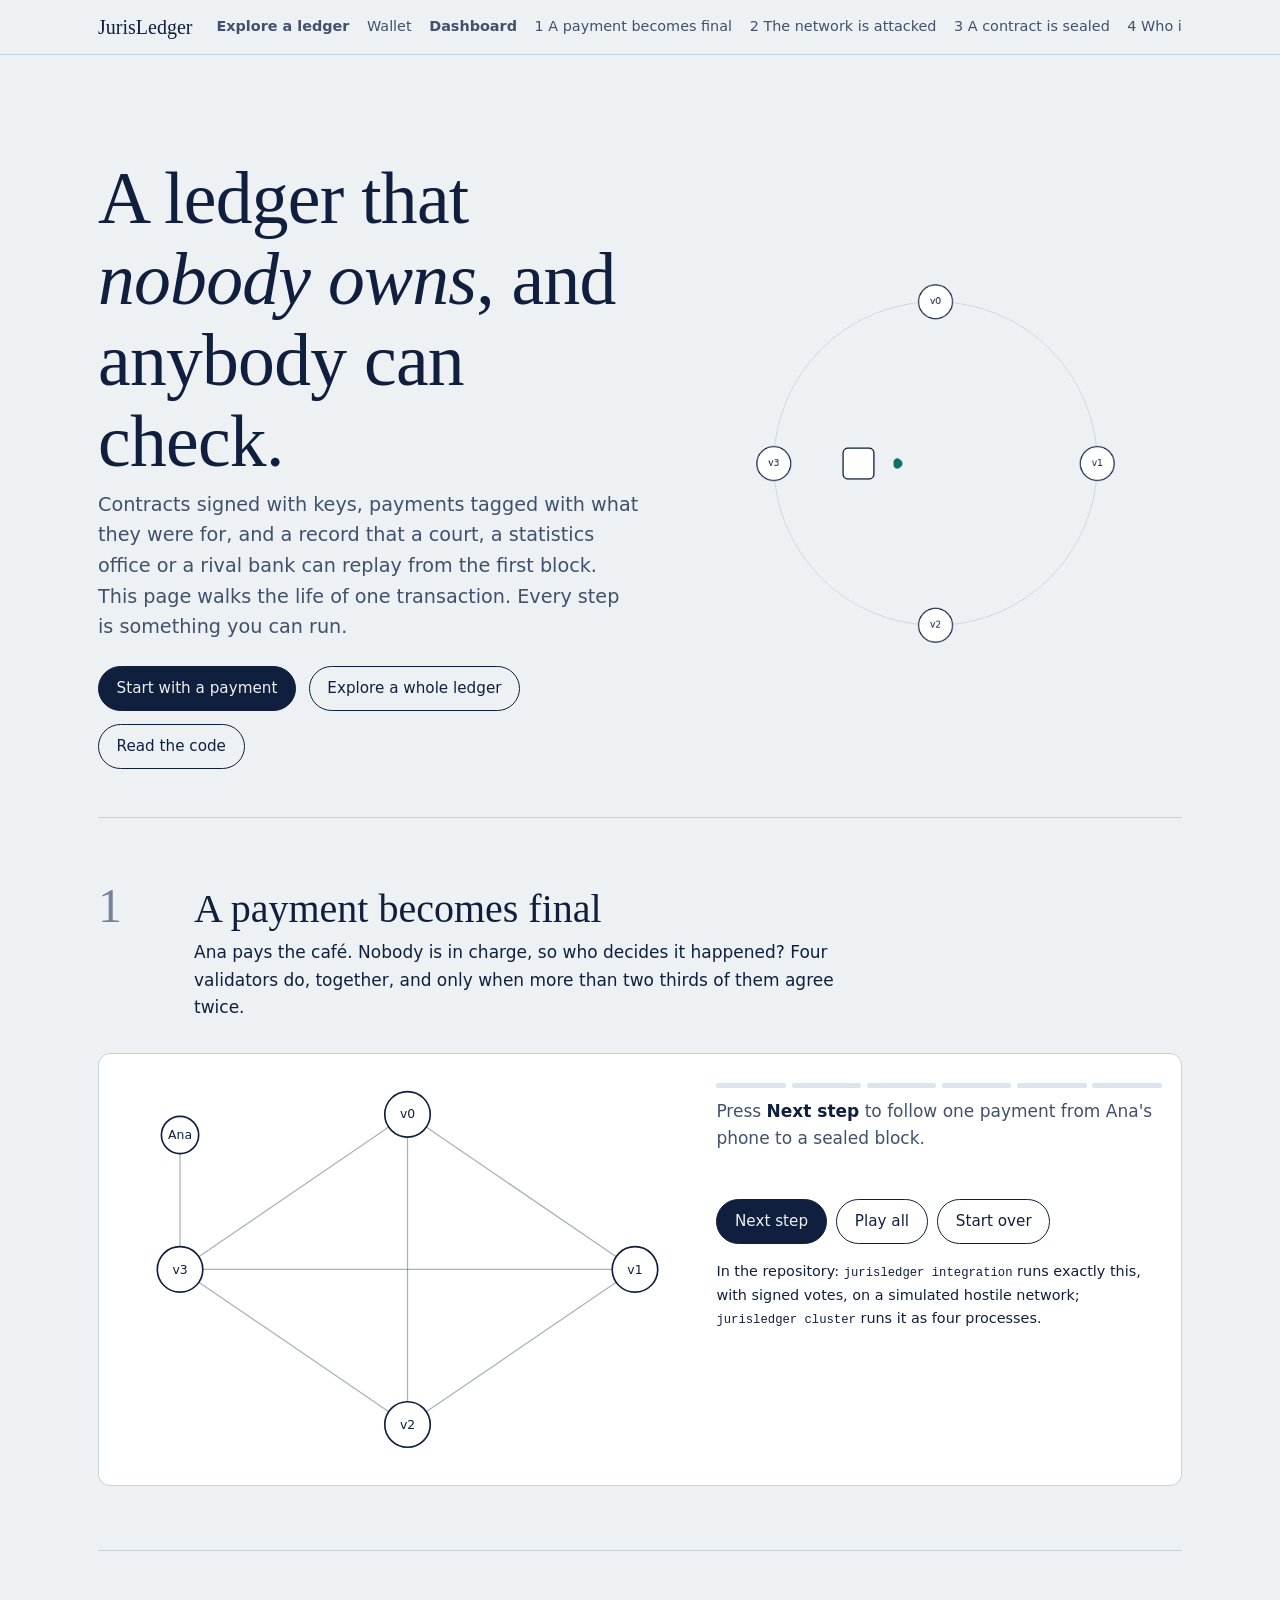
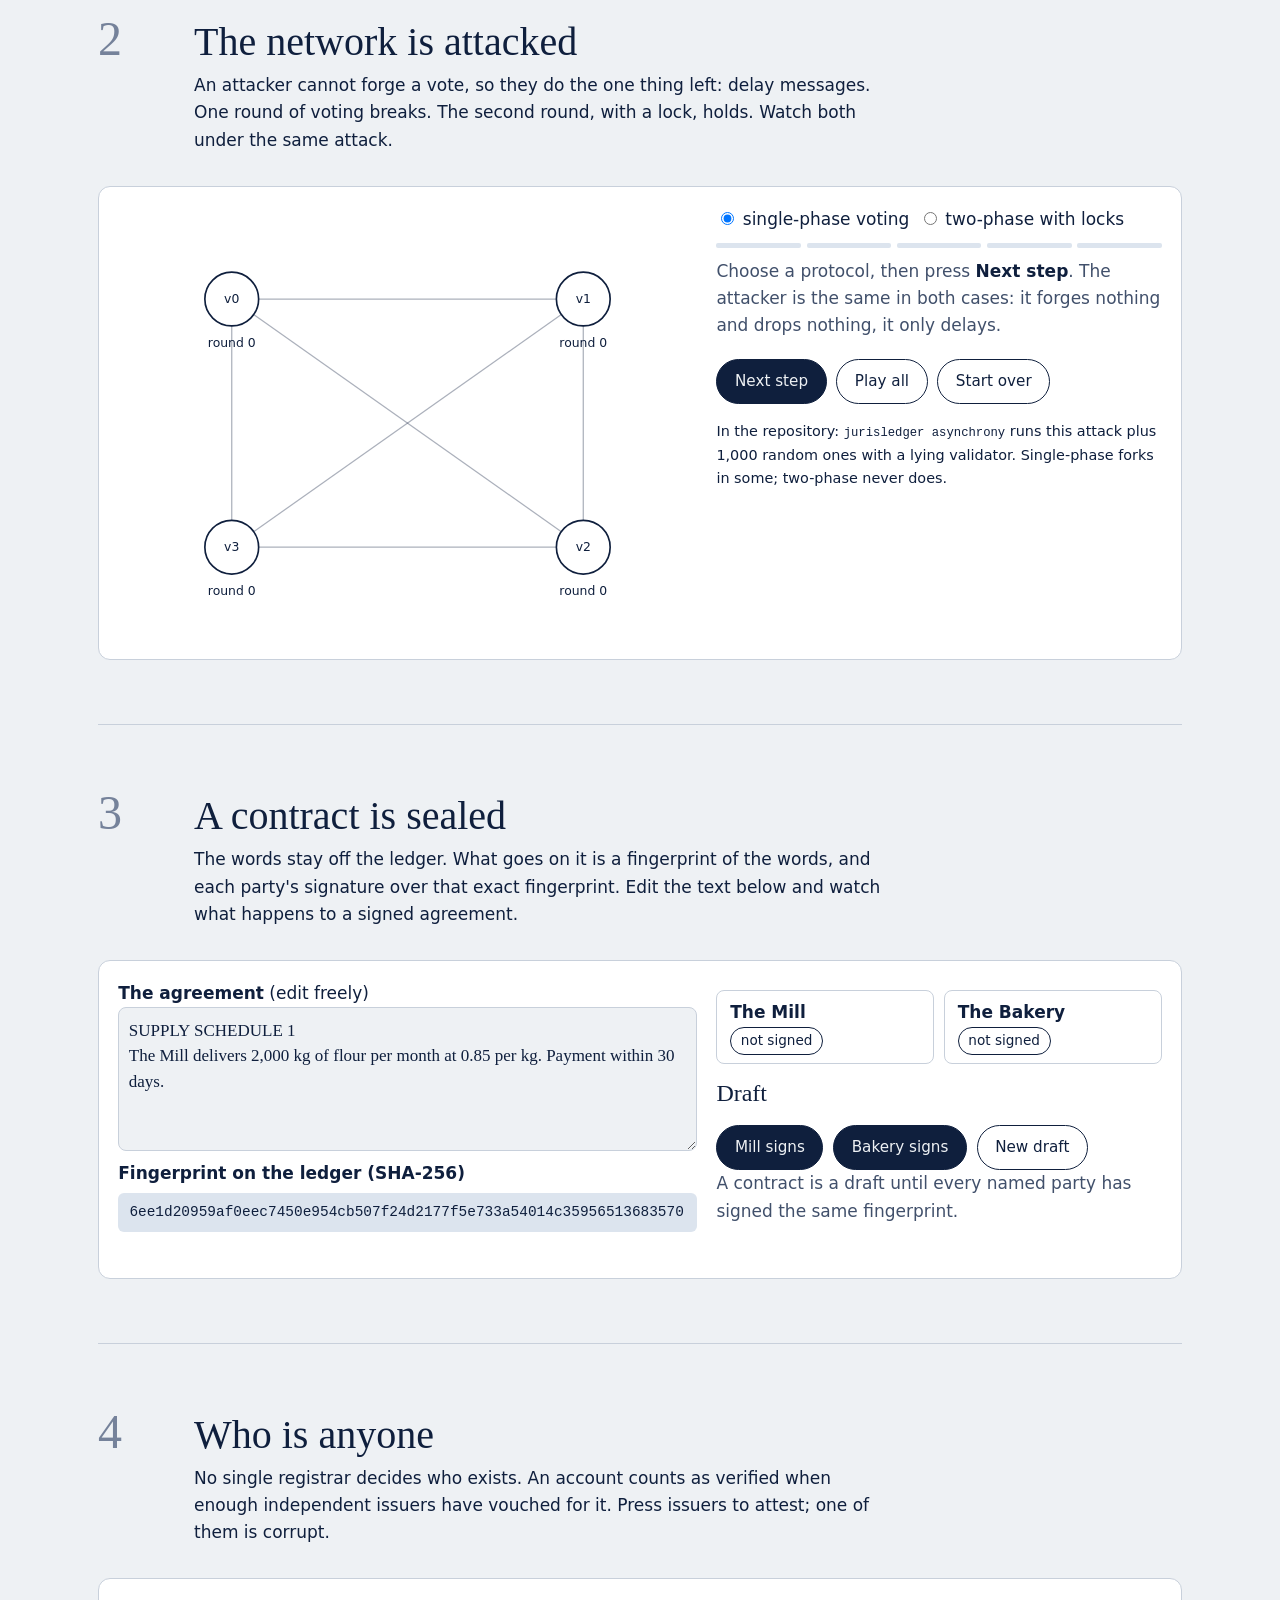
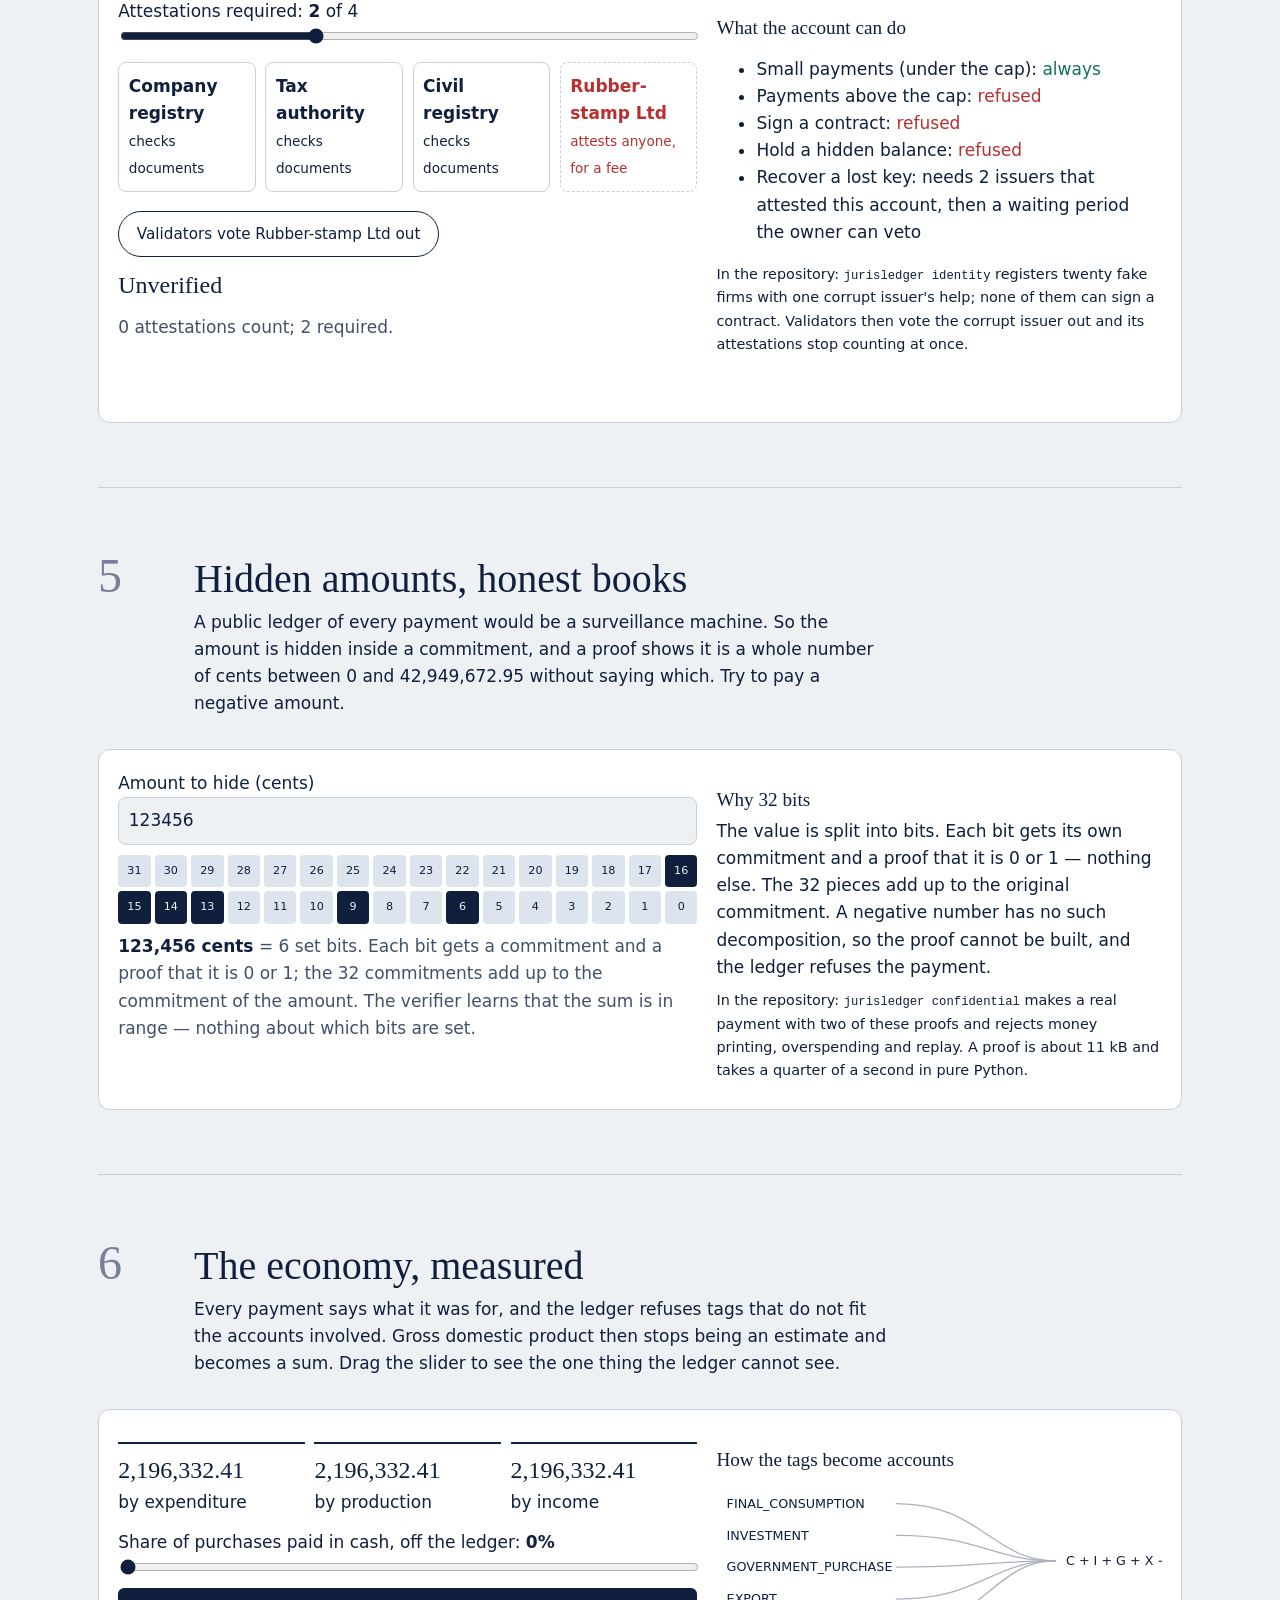
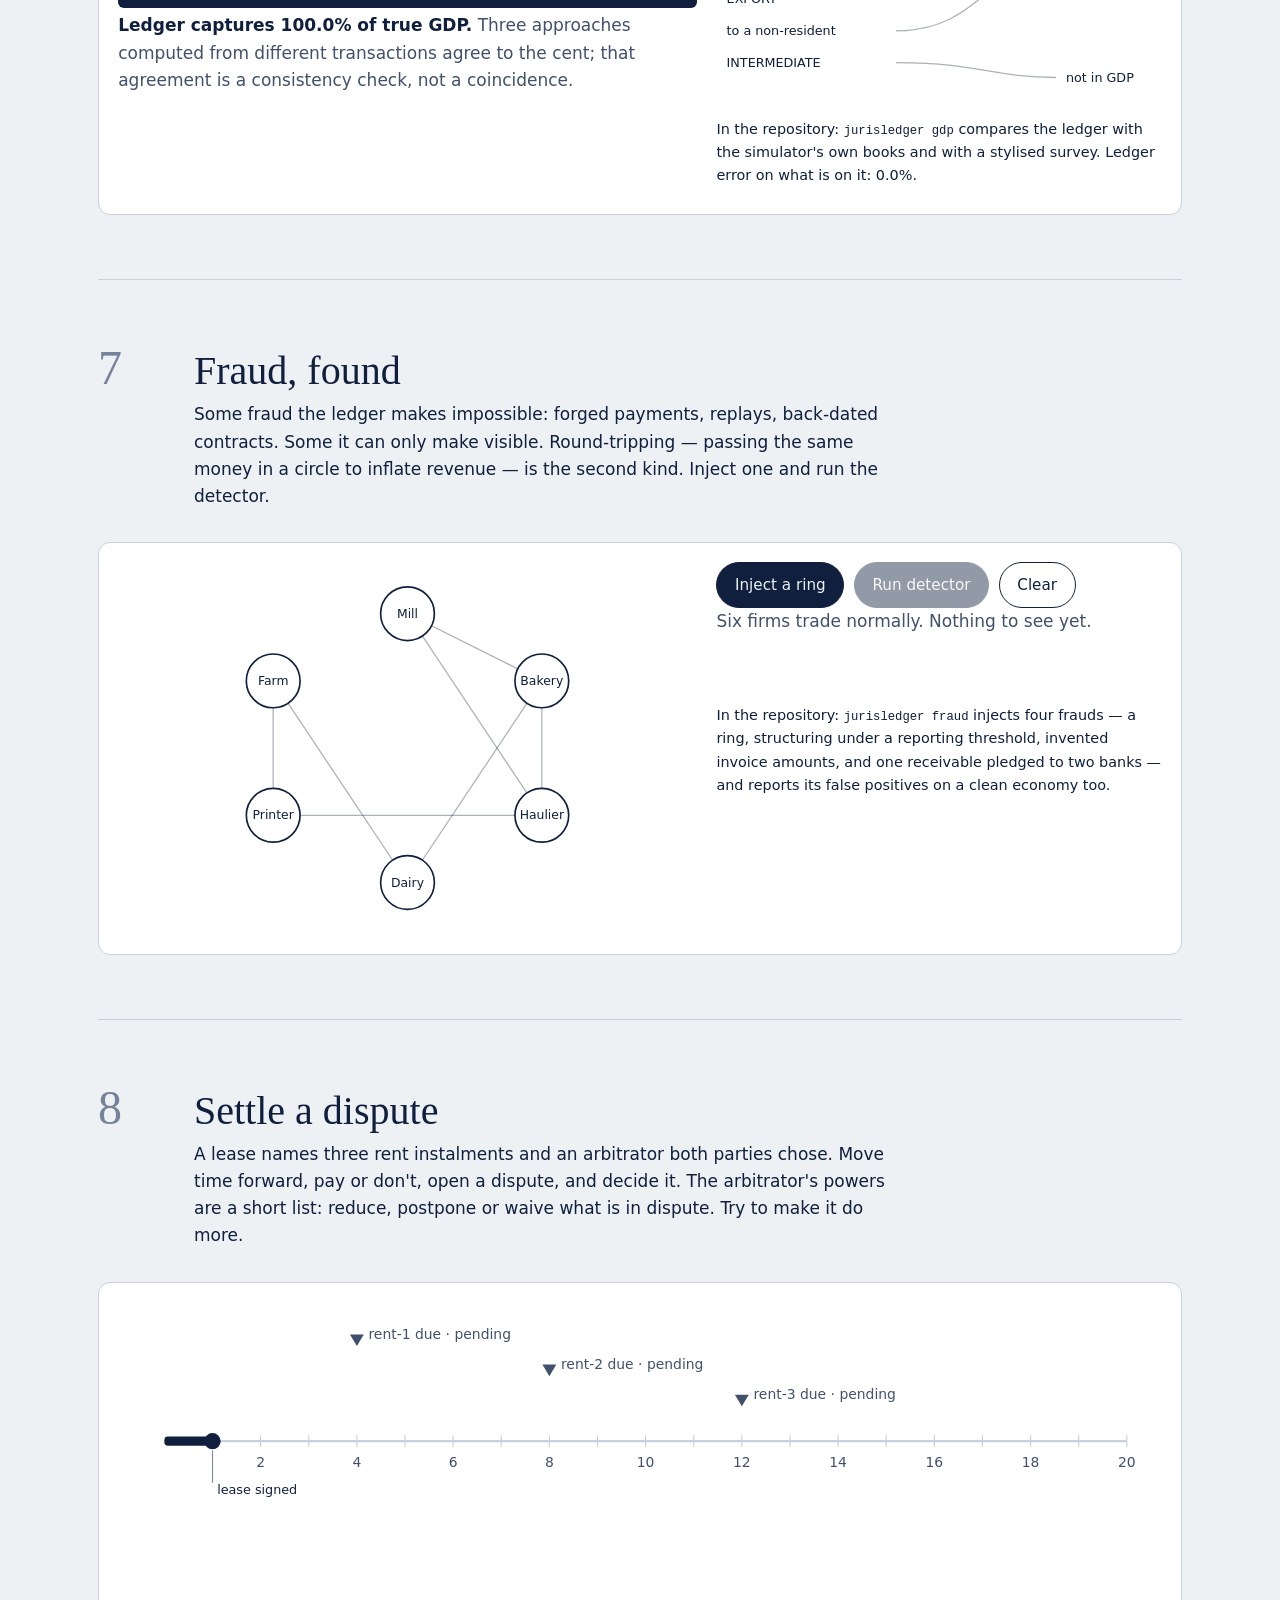
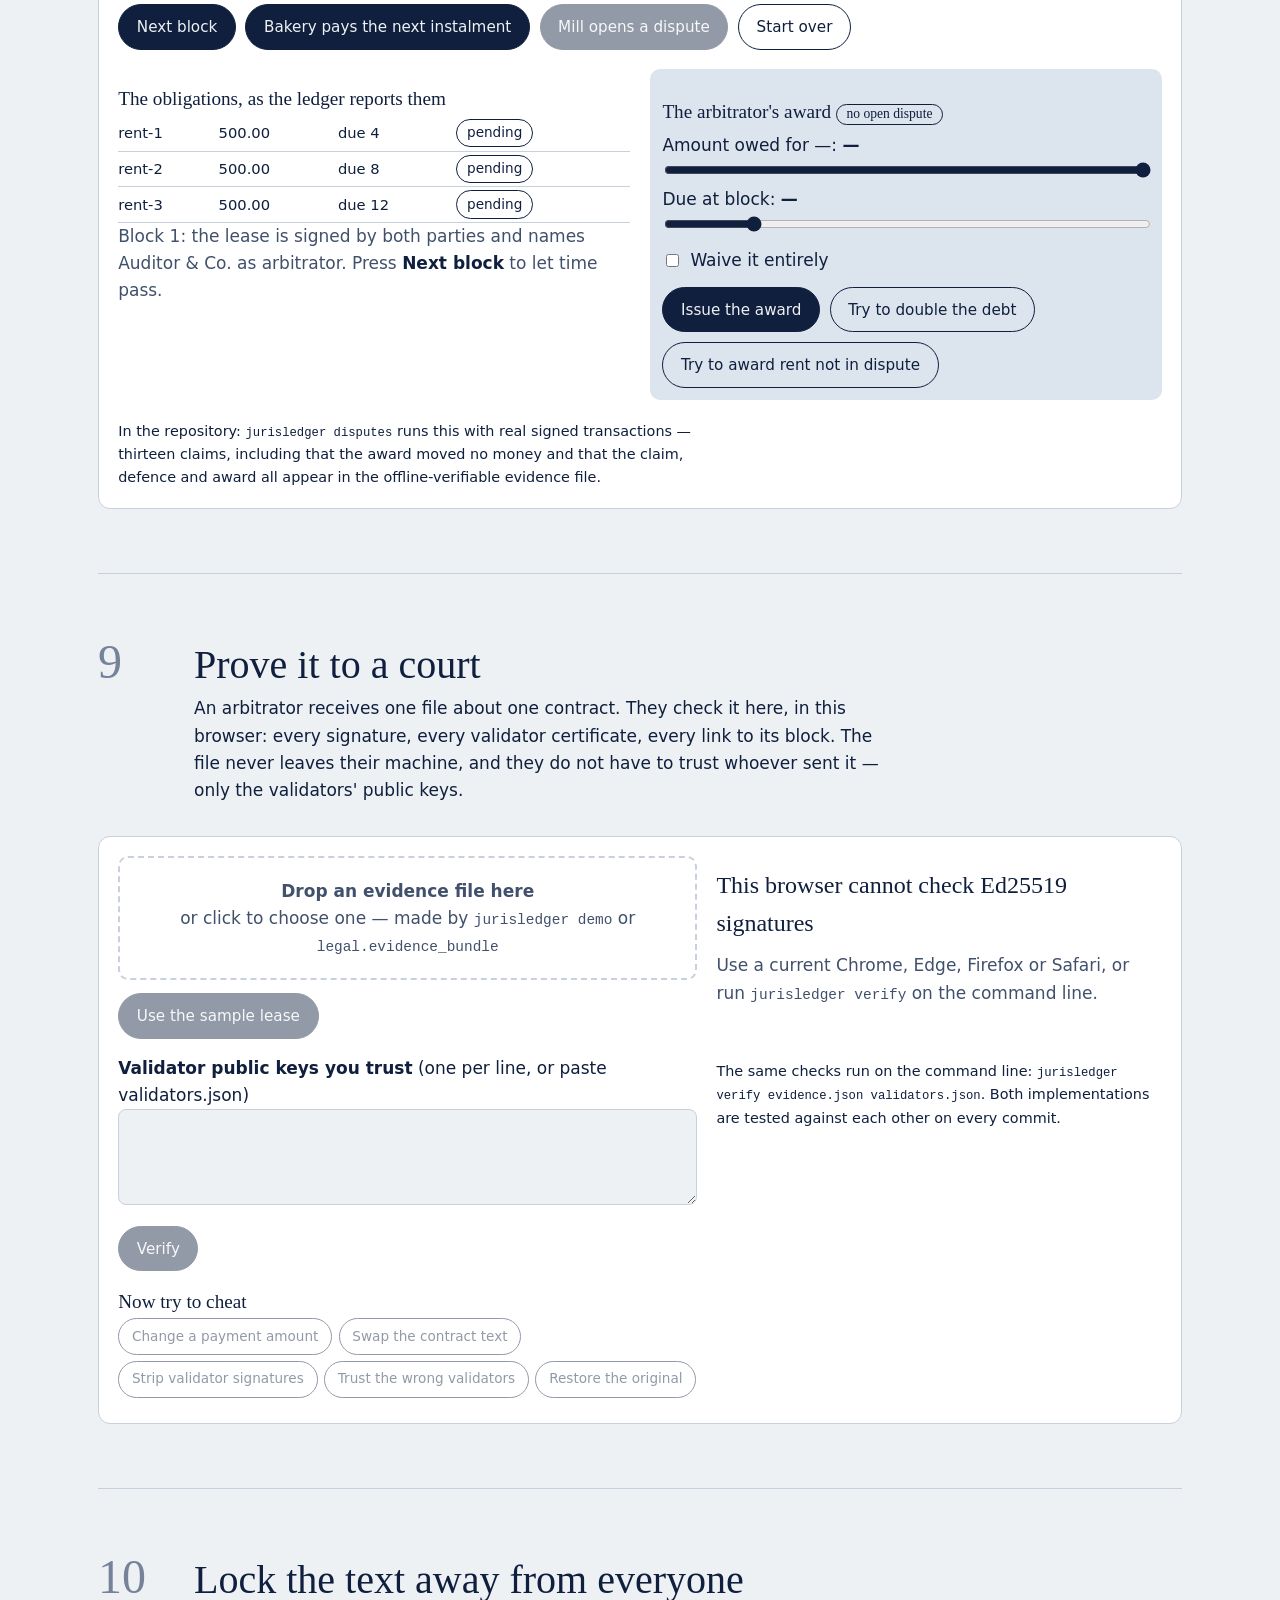
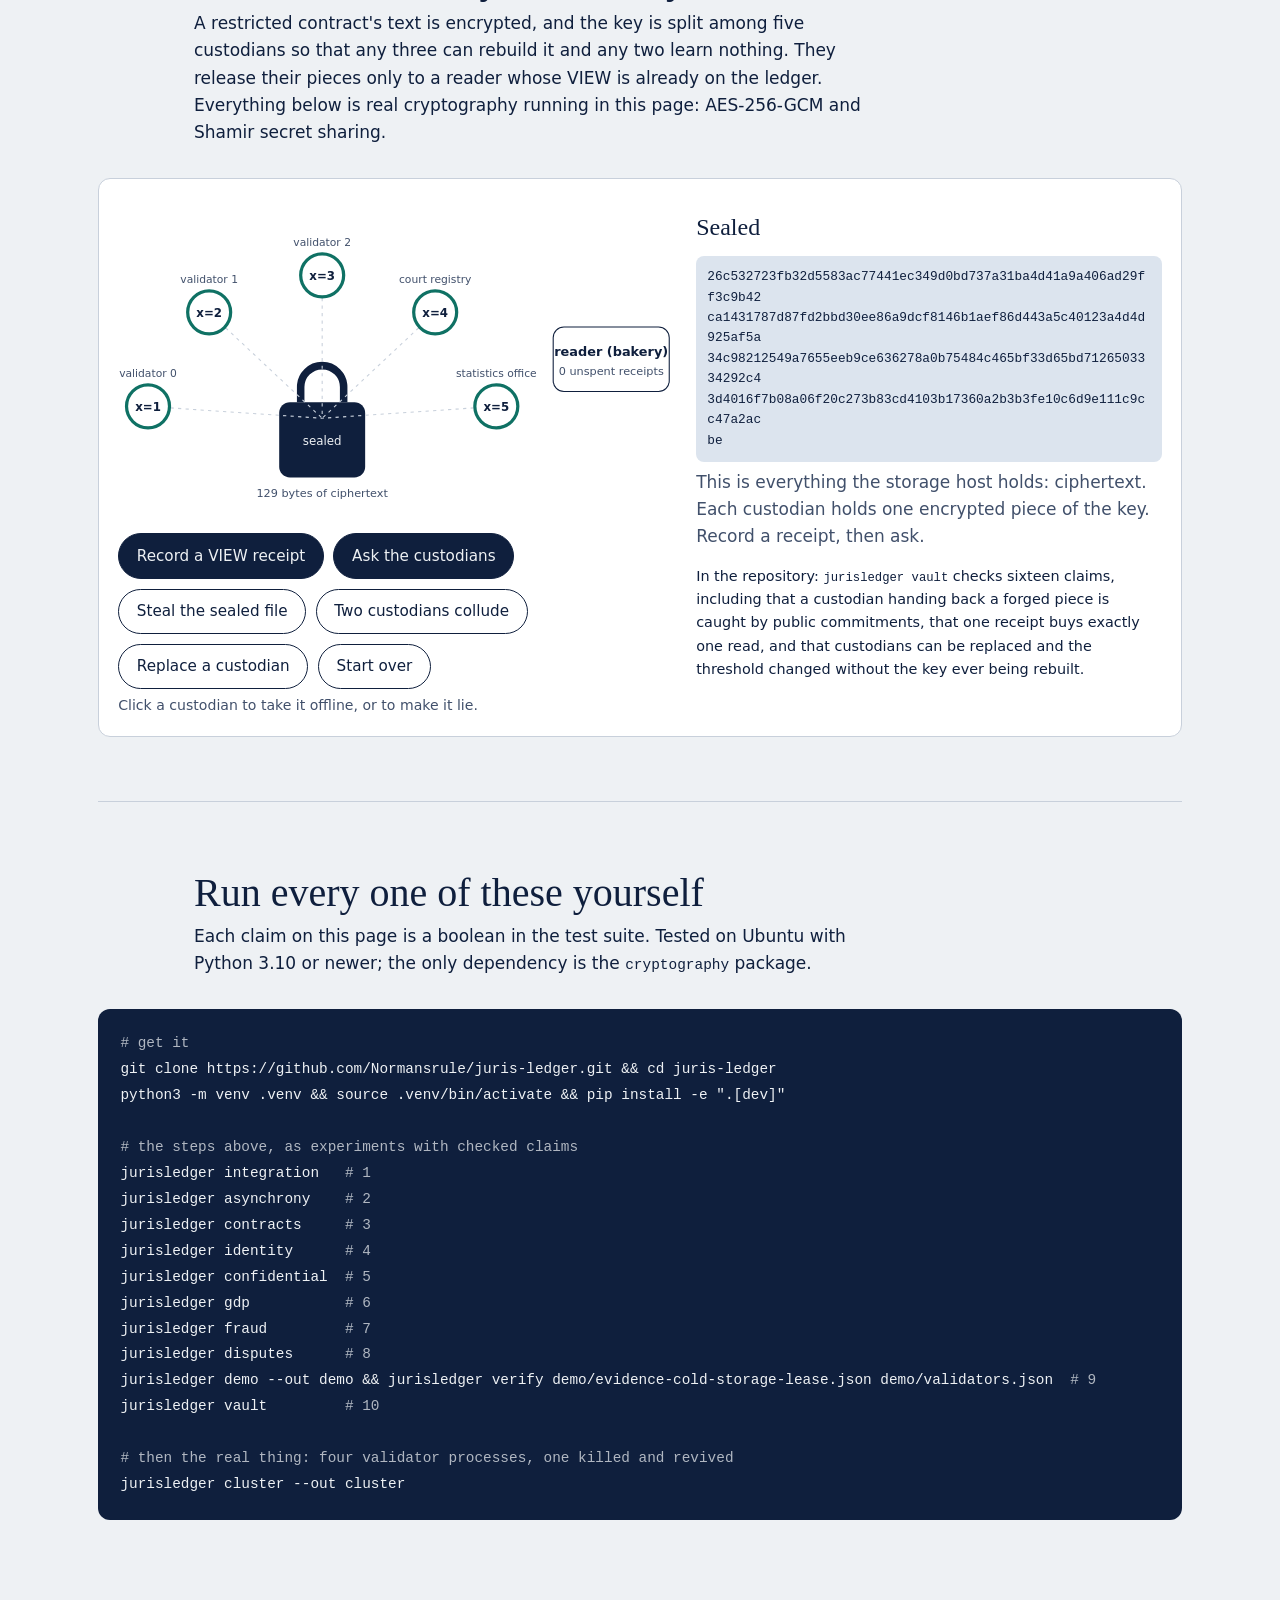
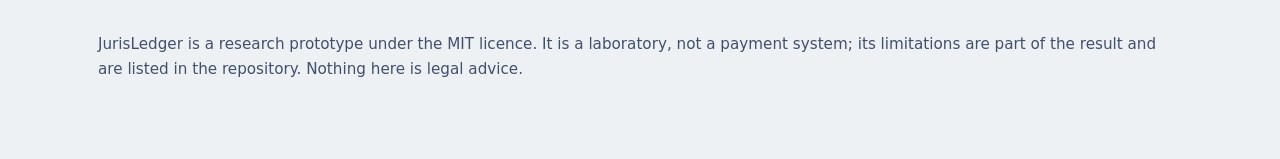
==== commit 07f0f2f7: "v0.25.0: verifiable vault shares (Feldman) and proactive re-sharing to new custodians" ====
--- a/site/index.html
+++ b/site/index.html
@@ -245,6 +245,7 @@
         <button class="btn" id="vAsk">Ask the custodians</button>
         <button class="btn ghost" id="vSteal">Steal the sealed file</button>
         <button class="btn ghost" id="vCollude">Two custodians collude</button>
+        <button class="btn ghost" id="vRotate">Replace a custodian</button>
         <button class="btn ghost" id="vReset">Start over</button>
       </div>
       <p style="font-size:.88rem;color:var(--ink-2);margin:.3rem 0 0">Click a custodian to take it offline, or to make it lie.</p>
@@ -253,7 +254,7 @@
       <div class="verdict" id="vVerdict">Sealed</div>
       <pre class="tx" id="vText" style="background:var(--wash);border-radius:8px;padding:.7rem;font-size:.8rem;white-space:pre-wrap;word-break:break-all;min-height:6rem;margin:.4rem 0"></pre>
       <div class="caption" id="vCap"></div>
-      <p style="font-size:.9rem">In the repository: <code>jurisledger vault</code> checks eleven claims, including that a custodian handing back a forged piece is caught, and that one receipt buys exactly one read.</p>
+      <p style="font-size:.9rem">In the repository: <code>jurisledger vault</code> checks sixteen claims, including that a custodian handing back a forged piece is caught by public commitments, that one receipt buys exactly one read, and that custodians can be replaced and the threshold changed without the key ever being rebuilt.</p>
     </div>
   </div>
 </section>
@@ -624,7 +625,8 @@
 (async function vaultDemo() {
   const svg = $("#vSvg"); if (!svg || !crypto.subtle) return;
   const P = (1n << 521n) - 1n, N = 5, K = 3, TEXT = "COLD-STORAGE LEASE\nRent 12,000.00 per period, due by block 5 of each period. Disputes go to bank-0 as arbitrator.";
-  const NAMES = ["validator 0", "validator 1", "validator 2", "court registry", "statistics office"];
+  const BASE_NAMES = ["validator 0", "validator 1", "validator 2", "court registry", "statistics office"];
+  let NAMES = BASE_NAMES.slice(), retired = null, rotations = 0;
   const enc = new TextEncoder(), dec = new TextDecoder();
   const mod = a => ((a % P) + P) % P;
   const pow = (b, e) => { let r = 1n; b = mod(b); while (e > 0n) { if (e & 1n) r = r * b % P; b = b * b % P; e >>= 1n; } return r; };
@@ -644,6 +646,7 @@
     const secret = raw.reduce((a, x) => (a << 8n) | BigInt(x), 0n), coeffs = [secret, rand(), rand()];
     shares = Array.from({ length: N }, (_, i) => { const x = BigInt(i + 1); return [x, coeffs.reduce((acc, c, j) => mod(acc + c * pow(x, BigInt(j))), 0n)]; });
     state = { receipts: 0, mode: Array(N).fill("ok"), flying: [] };
+    NAMES = BASE_NAMES.slice(); retired = null; rotations = 0;
   }
   async function tryOpen(sh) {
     try {
@@ -706,6 +709,24 @@
     const guess = await tryOpen([[1n, rand()], [2n, rand()], [3n, rand()]]);
     show("Nothing", "bad", hex(ct).slice(0, 192) + "…", `Someone copies the sealed file and the encrypted pieces. Without three custodians' own keys the pieces are unreadable, and guessing the key failed${guess === null ? "" : " (unexpectedly)"}. A breach of the storage host leaks nothing.`);
   };
+  $("#vRotate").onclick = async () => {
+    // proactive re-sharing: three current custodians each re-share THEIR piece; nobody rebuilds the key
+    const leaving = rotations % 2 === 0 ? 4 : 3, joiner = ["ombudsman", "audit office", "notary", "archive"][rotations % 4];
+    const part = [...Array(N).keys()].filter(i => i !== leaving && state.mode[i] !== "off").slice(0, K);
+    if (part.length < K) return show("Cannot rotate", "bad", "", "Re-sharing needs three custodians online to contribute. Bring some back first.");
+    const xs = part.map(i => shares[i][0]);
+    const lam = xs.map((xi, a) => xs.reduce((acc, xj, b) => a === b ? acc : acc * mod(-xj) % P * pow(mod(xi - xj), P - 2n) % P, 1n));
+    const subPolys = part.map(i => [shares[i][1], rand(), rand()]);
+    const fresh = Array.from({ length: N }, (_, j) => { const x = BigInt(j + 1);
+      return [x, subPolys.reduce((acc, g, a) => mod(acc + lam[a] * g.reduce((v, c, m) => mod(v + c * pow(x, BigInt(m))), 0n)), 0n)]; });
+    retired = { name: NAMES[leaving], share: shares[leaving] };
+    draw(part); await fly(part);
+    shares = fresh; NAMES[leaving] = joiner; state.mode[leaving] = "ok"; rotations++; draw([leaving]);
+    const opens = await tryOpen(shares.slice(1, 4)), mixed = await tryOpen([retired.share, shares[(leaving + 1) % N], shares[(leaving + 2) % N]]);
+    show(opens ? "Rotated" : "Broken", opens ? "good" : "bad", opens || "",
+      `${retired.name[0].toUpperCase() + retired.name.slice(1)} leaves and ${joiner} joins. ${(n => n.slice(0, -1).join(", ") + " and " + n[n.length - 1])(part.map(i => NAMES[i])).replace(/^./, c => c.toUpperCase())} each split <em>their own piece</em> again and sent the new pieces out; every custodian now holds a fresh piece of the same key. The key was never rebuilt and the same ${ct.length} bytes of ciphertext were never re-encrypted; the text above was opened afterwards from three new pieces, to show it still works. ` +
+      `The ${retired.name}'s old piece together with two new ones: ${mixed === null ? "decrypts nothing" : "decrypts (should not happen)"}. (Retired custodians must erase their old pieces: three old pieces together would still open the old copy.)`);
+  };
   $("#vCollude").onclick = async () => {
     const two = await tryOpen([shares[0], shares[3]]);
     show(two === null ? "Nothing" : "Leaked", two === null ? "bad" : "good", two || "decryption failed", `Validator 0 and the court registry pool their pieces, two of the three needed. Combined, two points fit infinitely many curves: every key is equally likely. Decryption ${two === null ? "fails" : "succeeded (this should never happen)"}.`);
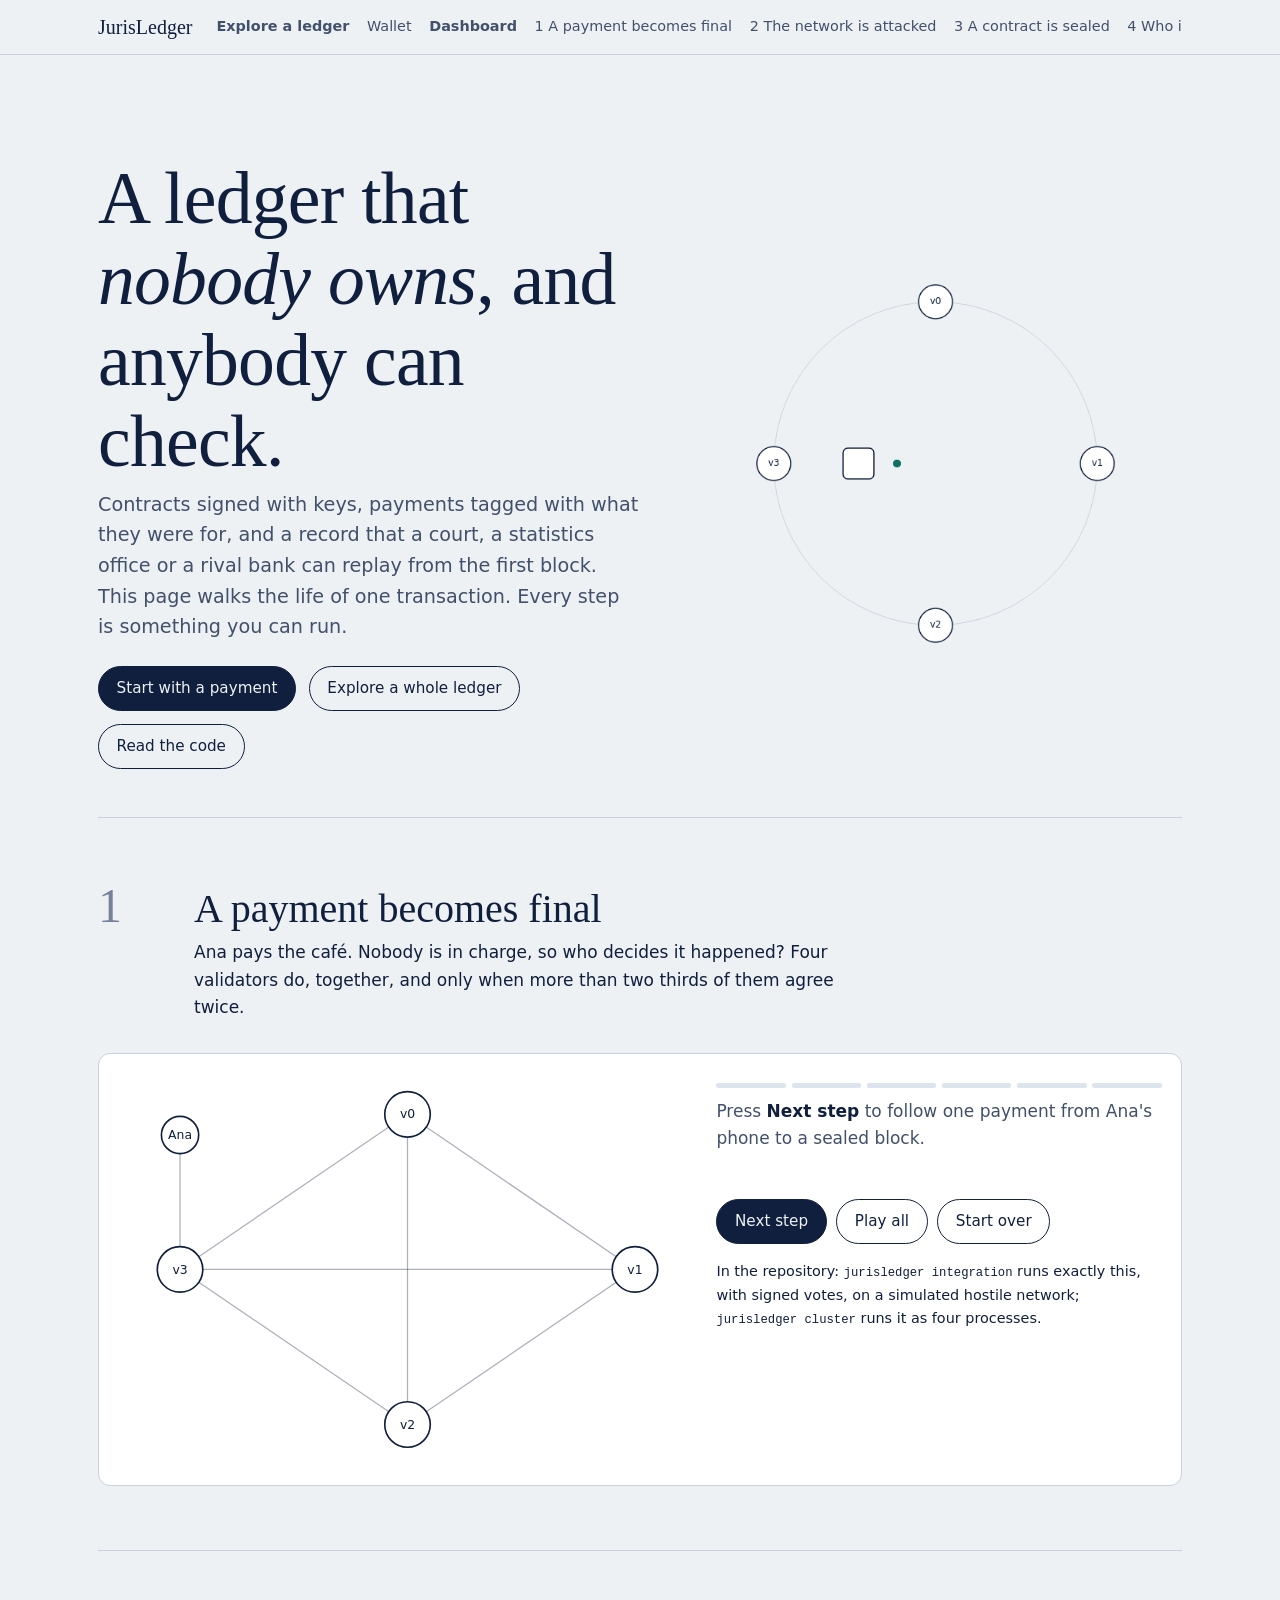
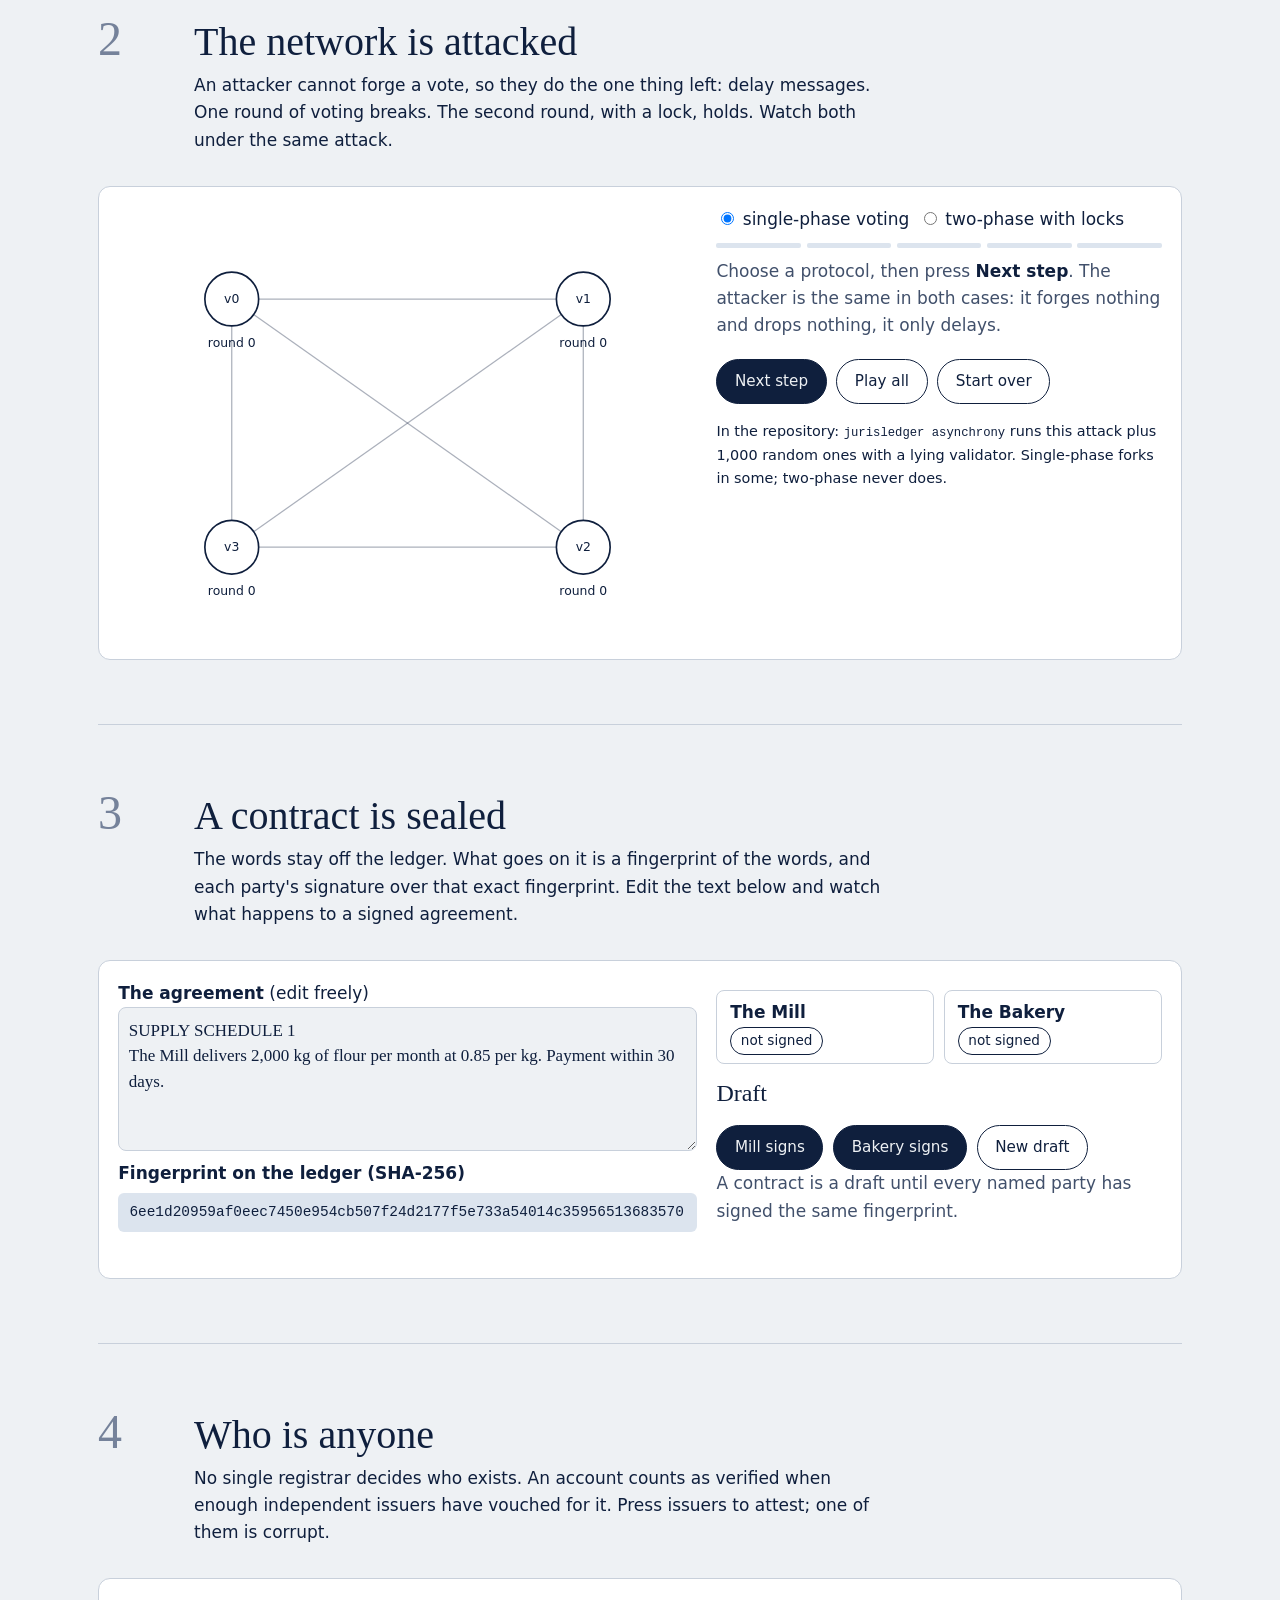
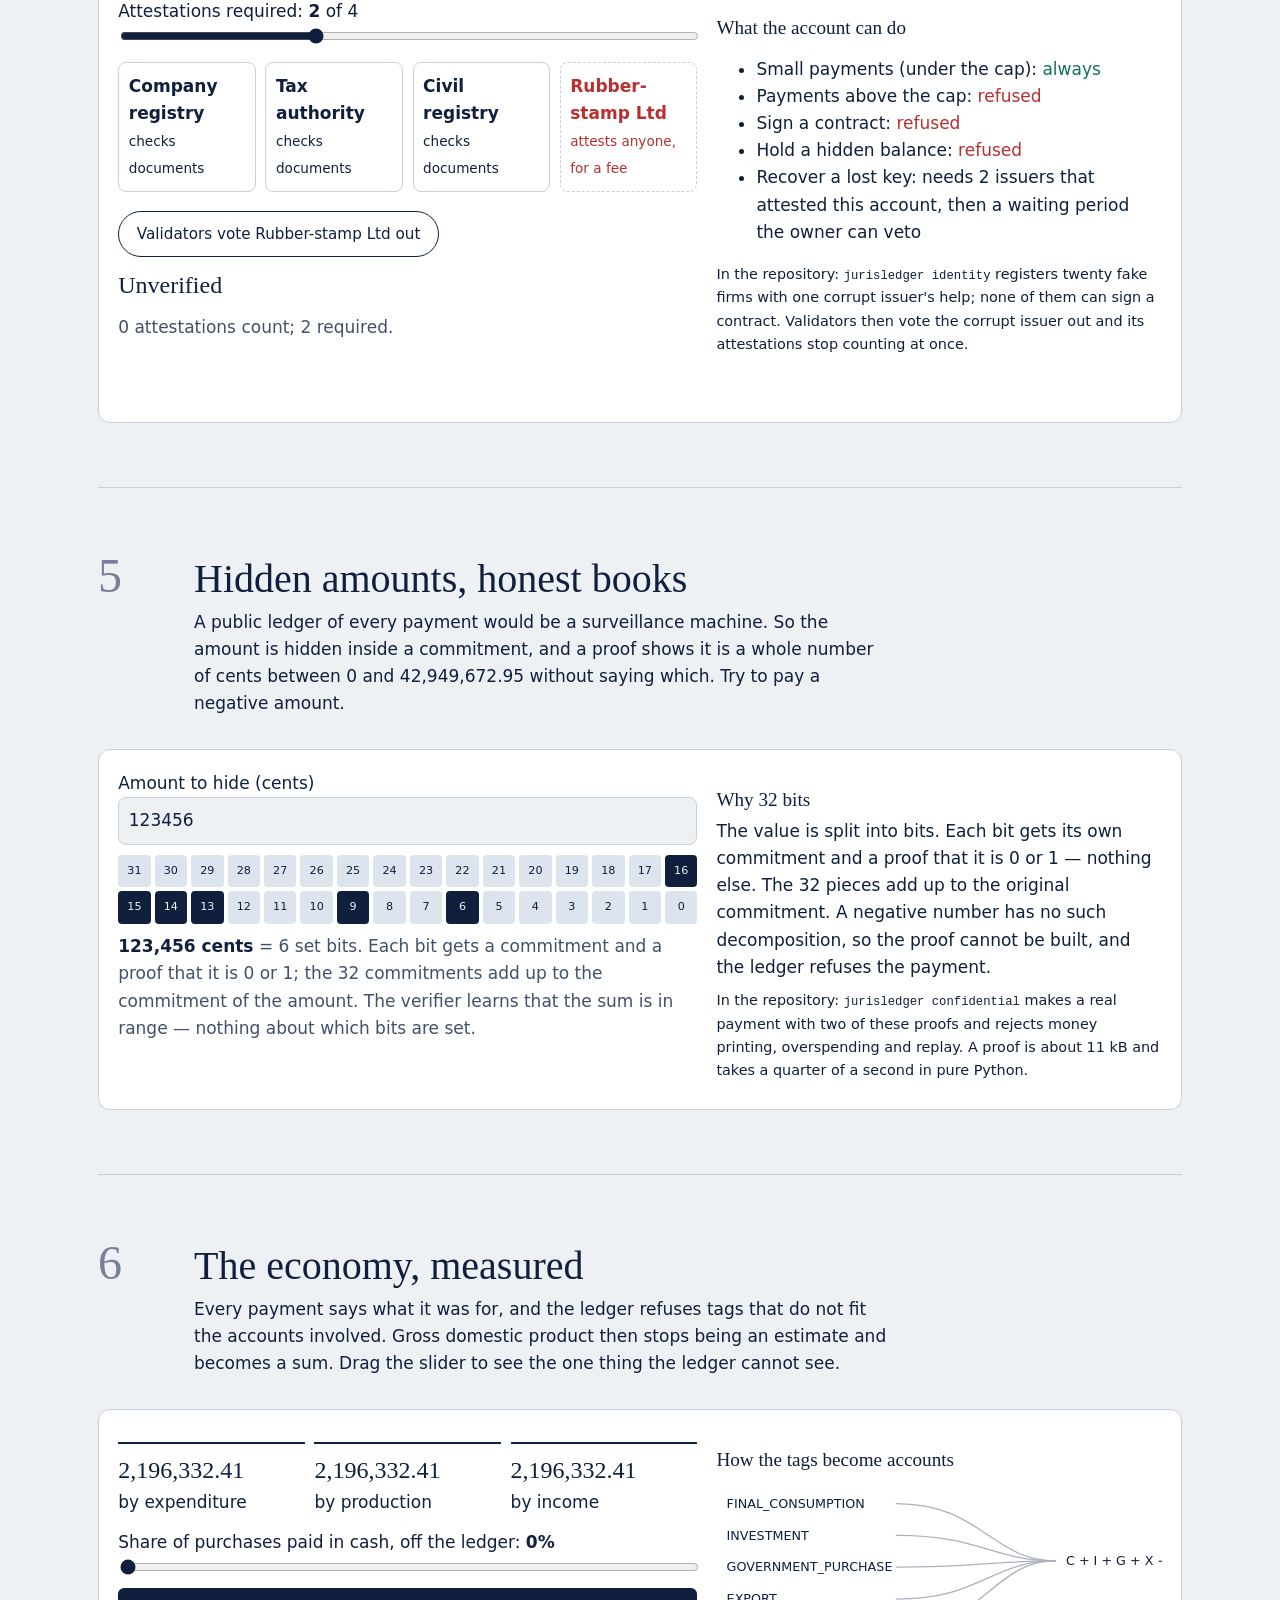
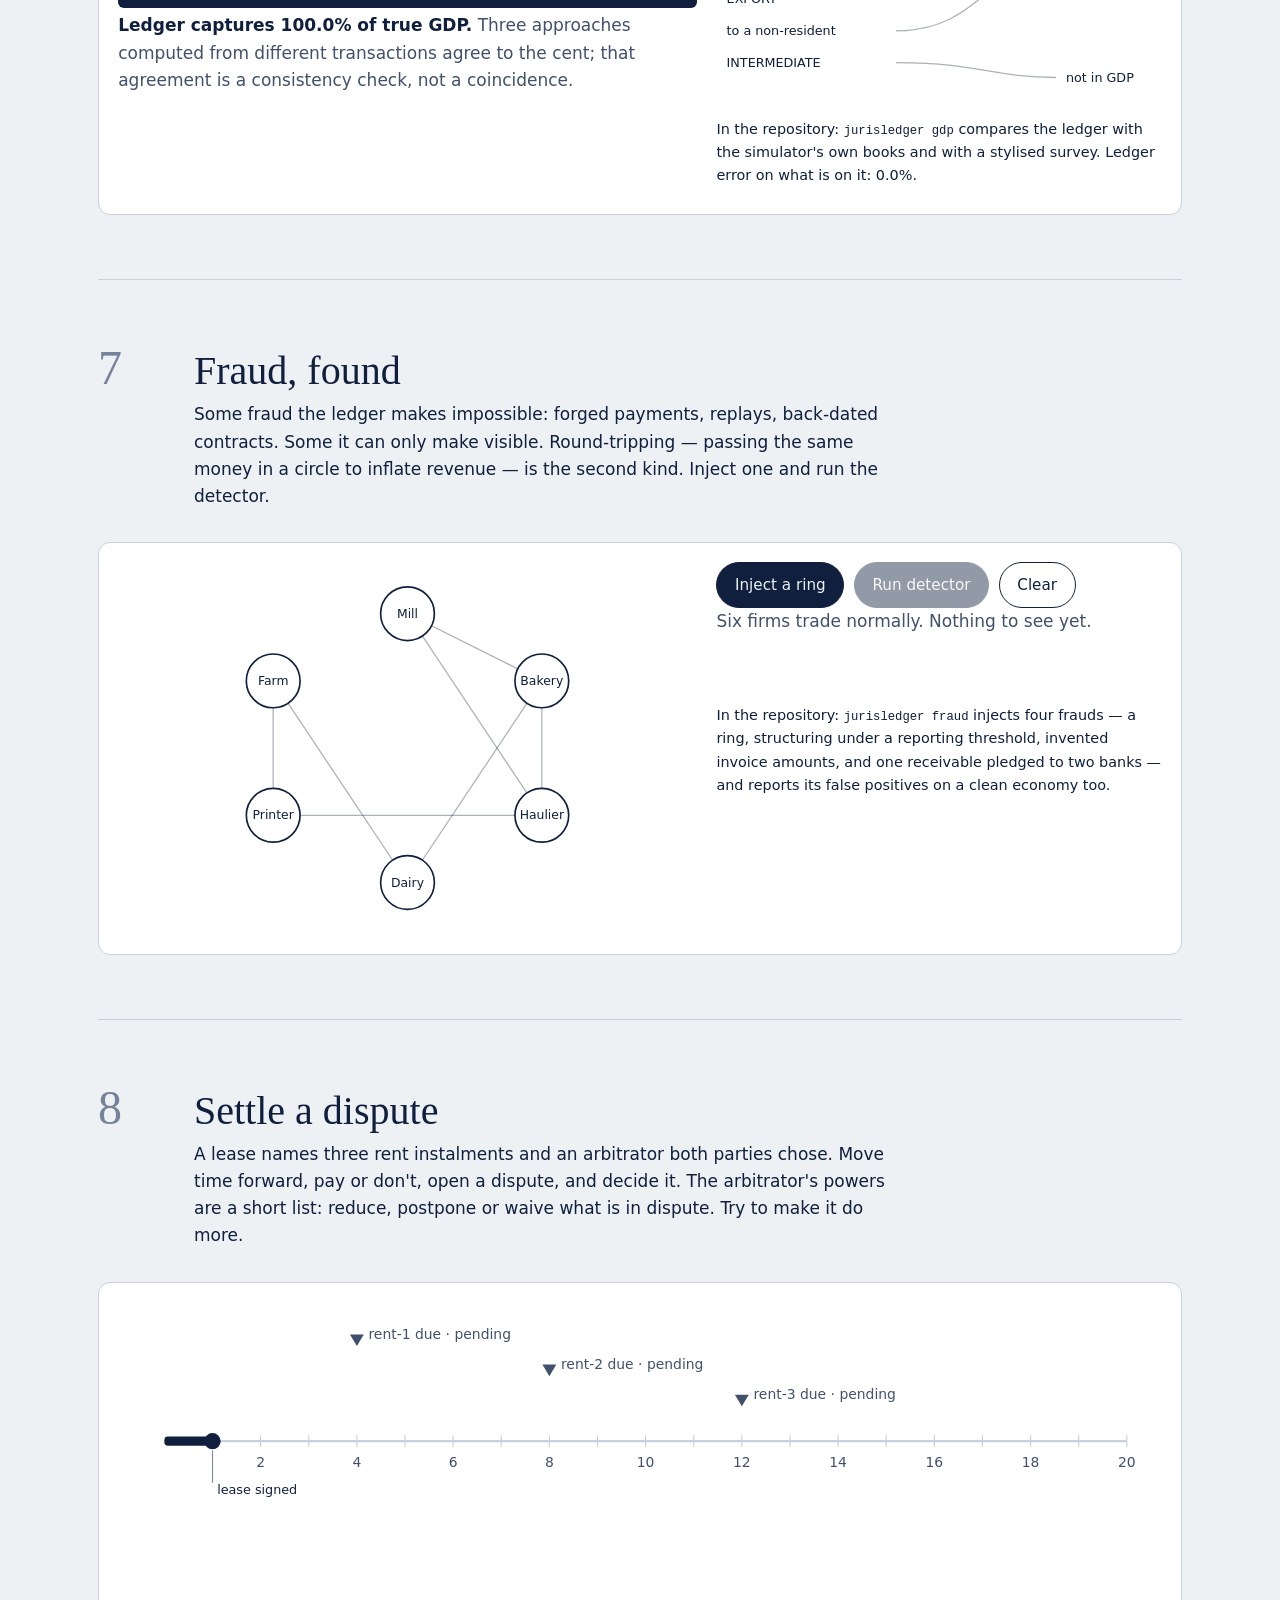
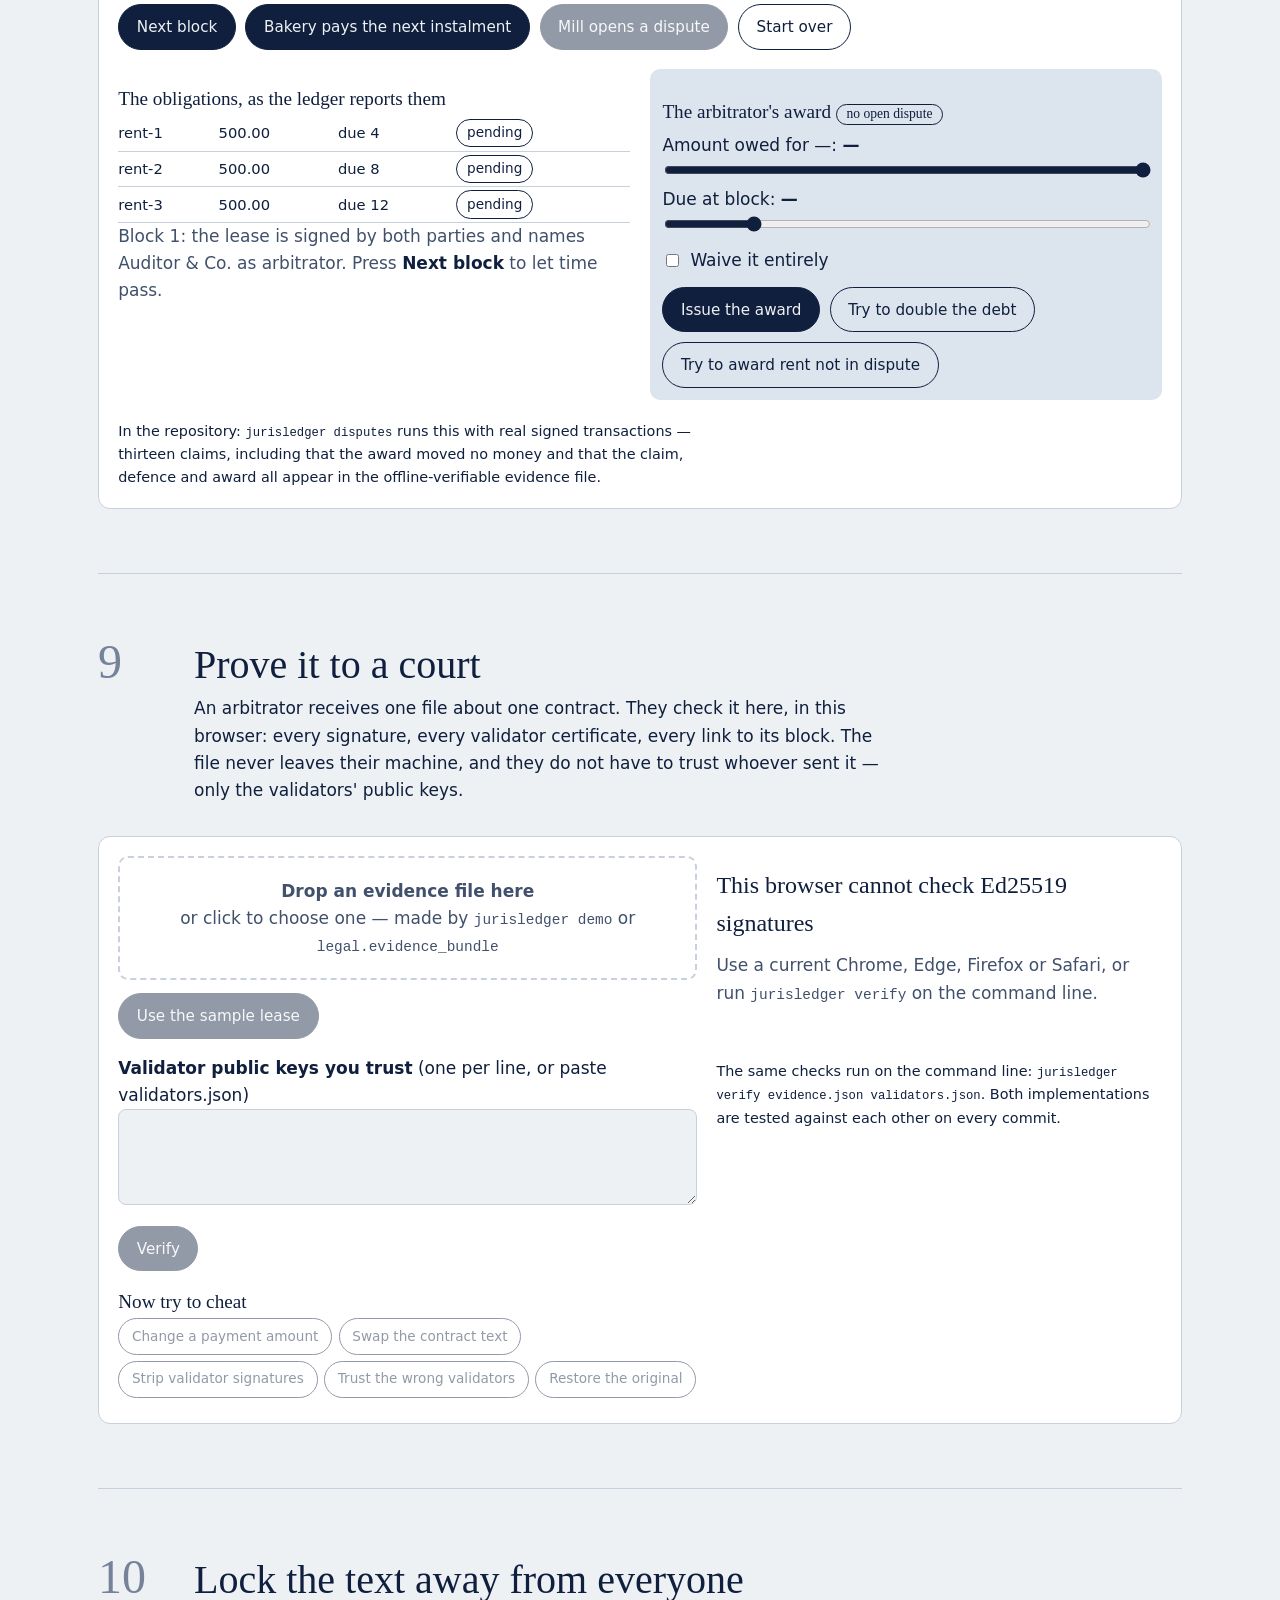
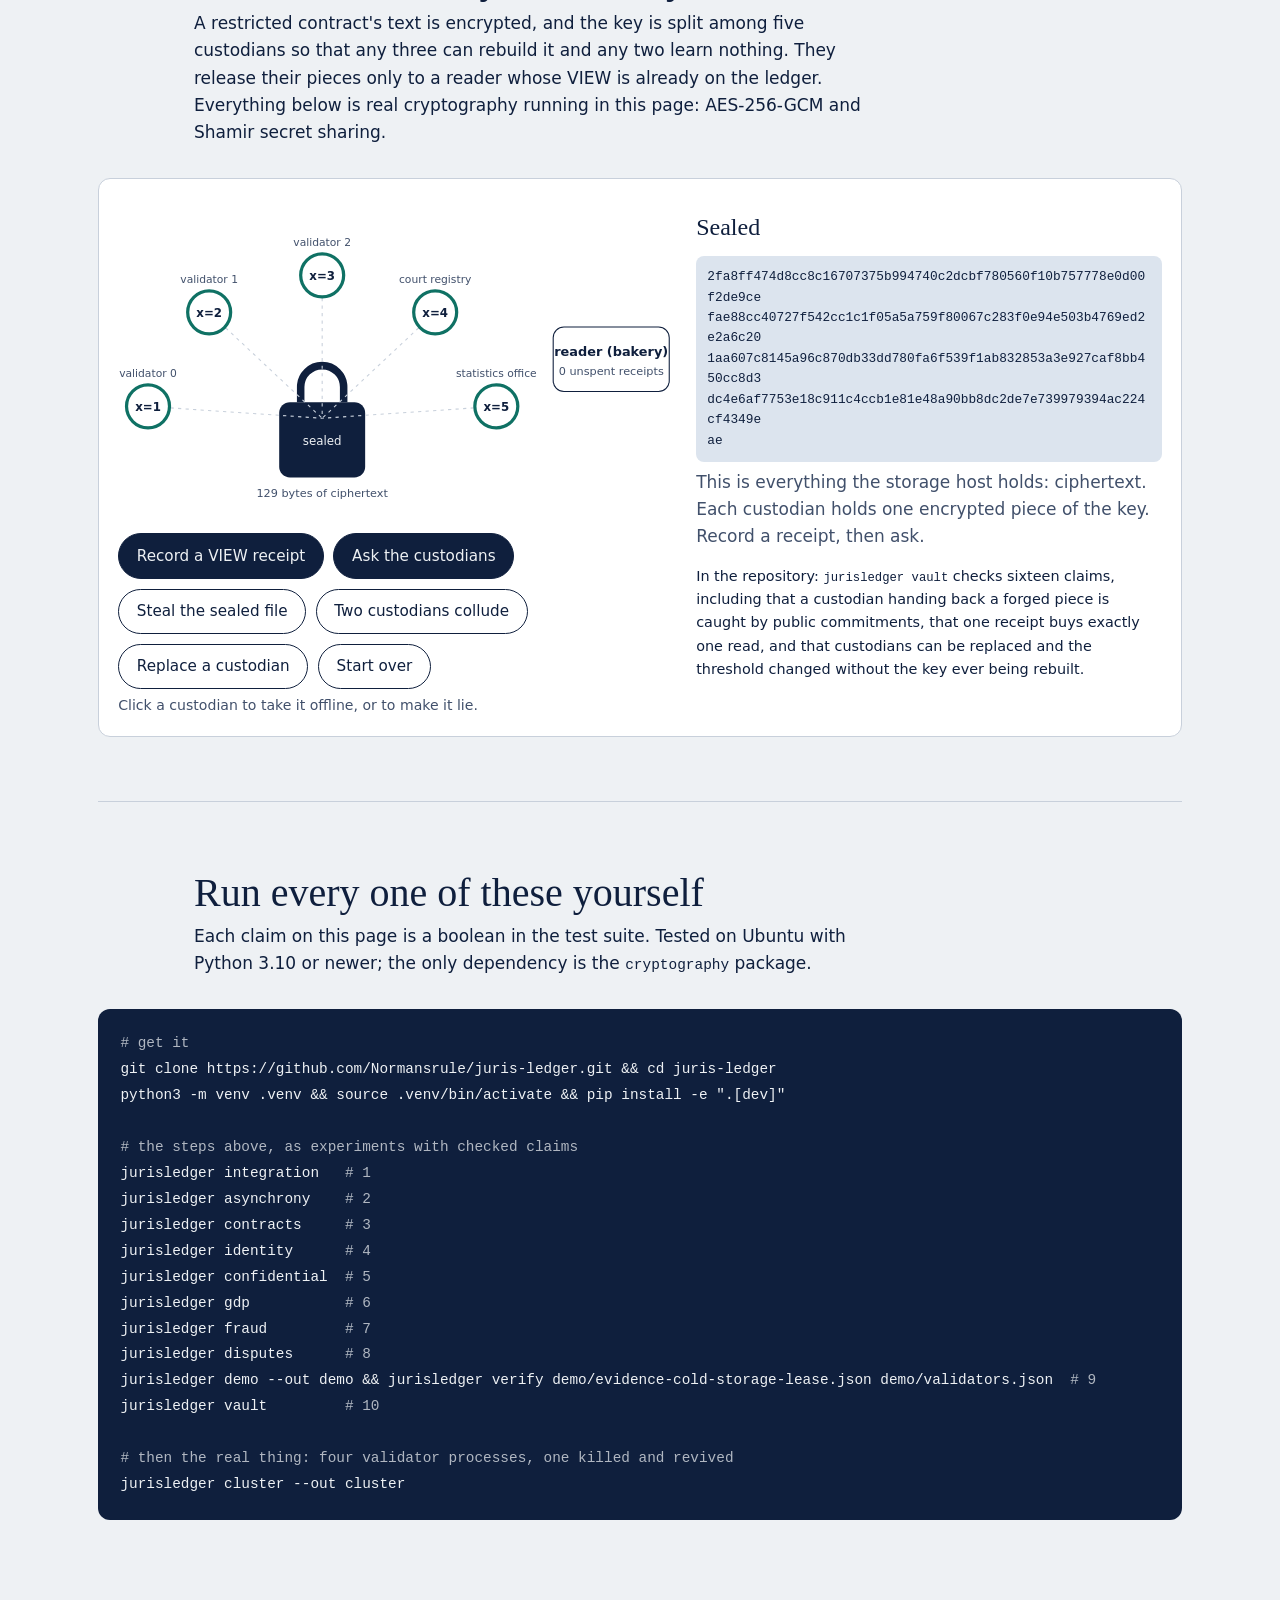
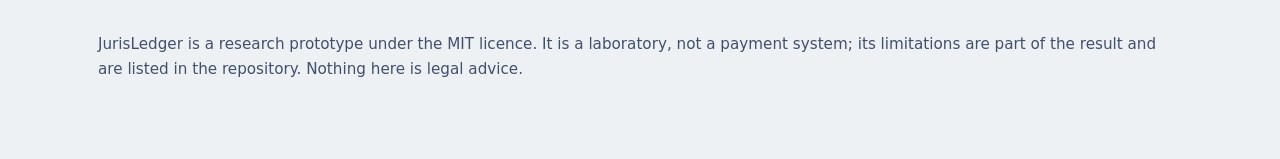
==== commit 2ea29d6c: "v0.26.0: remediate the v0.25.0 security audit (F01-F04, H1-H13, review R1-R7) Co-Authored-By: Claude" ====
--- a/site/index.html
+++ b/site/index.html
@@ -1,6 +1,7 @@
 <!doctype html>
 <html lang="en">
 <head>
+<meta http-equiv="Content-Security-Policy" content="default-src 'self'; script-src 'self' 'sha256-99EzCEIGr9WpTpBjoGJJKu7LLZFyyFpPo2uOkS8SJRc='; style-src 'self' 'unsafe-inline'; img-src 'self' data: blob:; connect-src 'self' http: https:; object-src 'none'; base-uri 'none'; form-action 'none'">
 <meta charset="utf-8">
 <meta name="viewport" content="width=device-width,initial-scale=1,viewport-fit=cover">
 <title>JurisLedger — how a public ledger for contracts and accounts works</title>
@@ -271,9 +272,11 @@
 </main>
 <footer><div class="wrap">JurisLedger is a research prototype under the MIT licence. It is a laboratory, not a payment system; its limitations are part of the result and are listed in the repository. Nothing here is legal advice.</div></footer>
 
+<script src="safe.js"></script>
 <script src="verify.js"></script>
 <script src="sample-evidence.js"></script>
 <script>
+const { html, raw } = window.JurisSafe;
 (() => {
 const $ = s => document.querySelector(s);
 const reduced = matchMedia("(prefers-reduced-motion: reduce)").matches;
@@ -344,7 +347,7 @@
   let i = -1, playing = false;
   function fly(a, b, cls) { return new Promise(res => { const d = el("circle", { r: 5, cx: P[a][0], cy: P[a][1], class: cls }, dots); const t0 = performance.now(), dur = reduced ? 1 : 700;
     (function step(now) { const p = Math.min(1, (now - t0) / dur), e = 1 - Math.pow(1 - p, 3); d.setAttribute("cx", P[a][0] + (P[b][0] - P[a][0]) * e); d.setAttribute("cy", P[a][1] + (P[b][1] - P[a][1]) * e); if (p < 1) requestAnimationFrame(step); else { setTimeout(() => d.remove(), 300); res(); } })(t0); }); }
-  async function next() { if (i >= steps.length - 1) return; i++; stepsUI($("#finalSteps"), steps.length, i); $("#finalCap").innerHTML = steps[i][0]; $("#finalNext").disabled = true; await steps[i][1](); $("#finalNext").disabled = i >= steps.length - 1; }
+  async function next() { if (i >= steps.length - 1) return; i++; stepsUI($("#finalSteps"), steps.length, i); $("#finalCap").innerHTML = raw(steps[i][0]); $("#finalNext").disabled = true; await steps[i][1](); $("#finalNext").disabled = i >= steps.length - 1; }
   function reset() { i = -1; dots.innerHTML = ""; $("#finalBlock").setAttribute("opacity", "0"); const s = $("#finalSeal"); s.setAttribute("opacity", "0"); s.classList.remove("seal-anim"); stepsUI($("#finalSteps"), steps.length, -1); $("#finalCap").innerHTML = "Press <strong>Next step</strong> to follow one payment from Ana's phone to a sealed block."; $("#finalNext").disabled = false; }
   $("#finalNext").onclick = next; $("#finalReset").onclick = reset;
   $("#finalPlay").onclick = async () => { if (playing) return; playing = true; reset(); while (i < steps.length - 1) { await next(); await sleep(900); } playing = false; };
@@ -381,7 +384,7 @@
   ]);
   const steps = () => proto === "single" ? single : two;
   function reset() { i = -1; draw(); stepsUI($("#attackSteps"), steps().length, -1); $("#attackCap").innerHTML = "Choose a protocol, then press <strong>Next step</strong>. The attacker is the same in both cases: it forges nothing and drops nothing, it only delays."; $("#attackNext").disabled = false; }
-  async function next() { if (i >= steps().length - 1) return; i++; stepsUI($("#attackSteps"), steps().length, i); $("#attackCap").innerHTML = steps()[i][0]; steps()[i][1](); $("#attackNext").disabled = i >= steps().length - 1; }
+  async function next() { if (i >= steps().length - 1) return; i++; stepsUI($("#attackSteps"), steps().length, i); $("#attackCap").innerHTML = raw(steps()[i][0]); steps()[i][1](); $("#attackNext").disabled = i >= steps().length - 1; }
   document.querySelectorAll('input[name=proto]').forEach(r => r.onchange = e => { proto = e.target.value; reset(); });
   $("#attackNext").onclick = next; $("#attackReset").onclick = reset;
   $("#attackPlay").onclick = async () => { if (playing) return; playing = true; reset(); while (i < steps().length - 1) { await next(); await sleep(1400); } playing = false; };
@@ -400,7 +403,7 @@
     const v = $("#contractVerdict");
     if (signedHash && signedHash !== cur) { v.textContent = "Unsigned draft"; v.className = "verdict bad"; $("#contractCap").innerHTML = "The text changed after signing. The signatures still exist on the ledger — for the <em>old</em> fingerprint. This new text has no signatures at all. To change an agreement, both parties sign a new one that cites the old as superseded; nothing is ever edited in place."; }
     else if (active) { v.textContent = "Active"; v.className = "verdict good"; $("#contractCap").innerHTML = "Every party signed the same fingerprint. The vault will now release the text only against a signed, finalised access receipt, so who read it becomes a fact on the record."; }
-    else { v.textContent = "Draft"; v.className = "verdict"; $("#contractCap").innerHTML = "A contract is a draft until every named party has signed the same fingerprint. " + (signed.mill || signed.bakery ? "One signature so far." : ""); }
+    else { v.textContent = "Draft"; v.className = "verdict"; $("#contractCap").textContent = "A contract is a draft until every named party has signed the same fingerprint. " + (signed.mill || signed.bakery ? "One signature so far." : ""); }
   }
   async function sign(k) { const h = await sha(ta.value); if (signedHash && signedHash !== h) { signedHash = h; signed = { mill: false, bakery: false }; } signedHash = h; signed[k] = true; render(h); }
   ta.addEventListener("input", update);
@@ -414,15 +417,15 @@
   const names = ["Company registry", "Tax authority", "Civil registry", "Rubber-stamp Ltd"], corrupt = 3;
   let on = [false, false, false, false], k = 2, removed = false;
   const box = $("#issuers");
-  names.forEach((n, i) => { const b = document.createElement("button"); b.className = "issuer" + (i === corrupt ? " corrupt" : ""); b.setAttribute("aria-pressed", "false"); b.innerHTML = `<strong>${n}</strong><br><span style="font-size:.85rem">${i === corrupt ? "attests anyone, for a fee" : "checks documents"}</span>`; b.onclick = () => { on[i] = !on[i]; b.setAttribute("aria-pressed", on[i]); render(); }; box.appendChild(b); });
+  names.forEach((n, i) => { const b = document.createElement("button"); b.className = "issuer" + (i === corrupt ? " corrupt" : ""); b.setAttribute("aria-pressed", "false"); b.innerHTML = html`<strong>${n}</strong><br><span style="font-size:.85rem">${i === corrupt ? "attests anyone, for a fee" : "checks documents"}</span>`; b.onclick = () => { on[i] = !on[i]; b.setAttribute("aria-pressed", on[i]); render(); }; box.appendChild(b); });
   const vote = document.createElement("button"); vote.className = "btn ghost"; vote.textContent = "Validators vote Rubber-stamp Ltd out"; vote.style.marginTop = ".6rem"; box.after(vote);
   vote.onclick = () => { removed = !removed; vote.textContent = removed ? "Reinstate Rubber-stamp Ltd (for the demo)" : "Validators vote Rubber-stamp Ltd out"; render(); };
   $("#kRange").oninput = e => { k = +e.target.value; $("#kLabel").textContent = k; render(); };
   function render() {
     const counted = on.filter((v, i) => v && !(removed && i === corrupt)).length, ok = counted >= k;
     $("#idVerdict").textContent = ok ? "Verified" : "Unverified"; $("#idVerdict").className = "verdict " + (ok ? "good" : "");
-    $("#idCap").innerHTML = `${counted} attestation${counted === 1 ? "" : "s"} count${counted === 1 ? "s" : ""}; ${k} required.` + (removed ? " Rubber-stamp Ltd was removed by a two-thirds validator vote, so its attestations stopped counting at once." : (on[corrupt] ? " Rubber-stamp Ltd's attestation counts for now — one corrupt issuer alone can never reach a threshold of two, and validators can remove it." : ""));
-    $("#idAbilities").innerHTML = [`Small payments (under the cap): <span class="good">always</span>`, `Payments above the cap: <span class="${ok ? "good" : "bad"}">${ok ? "allowed" : "refused"}</span>`, `Sign a contract: <span class="${ok ? "good" : "bad"}">${ok ? "allowed" : "refused"}</span>`, `Hold a hidden balance: <span class="${ok ? "good" : "bad"}">${ok ? "allowed" : "refused"}</span>`, `Recover a lost key: needs ${k} issuers that attested this account, then a waiting period the owner can veto`].map(x => `<li>${x}</li>`).join("");
+    $("#idCap").textContent = `${counted} attestation${counted === 1 ? "" : "s"} count${counted === 1 ? "s" : ""}; ${k} required.` + (removed ? " Rubber-stamp Ltd was removed by a two-thirds validator vote, so its attestations stopped counting at once." : (on[corrupt] ? " Rubber-stamp Ltd's attestation counts for now — one corrupt issuer alone can never reach a threshold of two, and validators can remove it." : ""));
+    $("#idAbilities").innerHTML = html`${[html`Small payments (under the cap): <span class="good">always</span>`, html`Payments above the cap: <span class="${ok ? "good" : "bad"}">${ok ? "allowed" : "refused"}</span>`, html`Sign a contract: <span class="${ok ? "good" : "bad"}">${ok ? "allowed" : "refused"}</span>`, html`Hold a hidden balance: <span class="${ok ? "good" : "bad"}">${ok ? "allowed" : "refused"}</span>`, html`Recover a lost key: needs ${k} issuers that attested this account, then a waiting period the owner can veto`].map(x => html`<li>${x}</li>`)}`;
   }
   render();
 })();
@@ -433,10 +436,10 @@
   for (let i = 31; i >= 0; i--) { const b = document.createElement("b"); b.textContent = i; b.dataset.i = i; box.appendChild(b); }
   function render() {
     const v = Math.trunc(Number(inp.value)); const cells = [...box.children];
-    if (!Number.isFinite(v) || v < 0 || v > MAX) { cells.forEach(c => { c.className = "bad"; c.textContent = "×"; }); $("#hidCap").innerHTML = `<strong class="bad">Refused.</strong> ${v < 0 ? "A negative amount has no 32-bit decomposition, so no proof can be built: the ledger never sees the number, it sees a proof that does not verify. Money printing fails at the mathematics, not at a policy check." : "Above 42,949,672.95 there is no proof either; larger sums are split."}`; return; }
+    if (!Number.isFinite(v) || v < 0 || v > MAX) { cells.forEach(c => { c.className = "bad"; c.textContent = "×"; }); $("#hidCap").innerHTML = html`<strong class="bad">Refused.</strong> ${v < 0 ? "A negative amount has no 32-bit decomposition, so no proof can be built: the ledger never sees the number, it sees a proof that does not verify. Money printing fails at the mathematics, not at a policy check." : "Above 42,949,672.95 there is no proof either; larger sums are split."}`; return; }
     cells.forEach(c => { const i = +c.dataset.i, on = (v >> i) & 1; c.className = on ? "on" : ""; c.textContent = i; });
     const ones = cells.filter(c => c.className === "on").length;
-    $("#hidCap").innerHTML = `<strong>${v.toLocaleString()} cents</strong> = ${ones} set bit${ones === 1 ? "" : "s"}. Each bit gets a commitment and a proof that it is 0 or 1; the 32 commitments add up to the commitment of the amount. The verifier learns that the sum is in range — nothing about which bits are set.`;
+    $("#hidCap").innerHTML = html`<strong>${v.toLocaleString()} cents</strong> = ${ones} set bit${ones === 1 ? "" : "s"}. Each bit gets a commitment and a proof that it is 0 or 1; the 32 commitments add up to the commitment of the amount. The verifier learns that the sum is in range — nothing about which bits are set.`;
   }
   inp.addEventListener("input", render); render();
 })();
@@ -448,7 +451,7 @@
   $("#cash").oninput = e => { const s = +e.target.value; const captured = 1 - 0.43 * (s / 100); // household purchases are ~43% of the simulated GDP
     const v = Math.round(base * captured); $("#cashLabel").textContent = s + "%"; ["#gdpE", "#gdpP", "#gdpI"].forEach(id => $(id).textContent = fmt(v));
     $("#gdpBar").style.width = (captured * 100).toFixed(1) + "%"; $("#gdpBar").className = s ? "miss" : "";
-    $("#gdpCap").innerHTML = `<strong>Ledger captures ${(captured * 100).toFixed(1)}% of true GDP.</strong> ` + (s ? "The three approaches still agree with each other — the ledger is exactly right about what is on it, and silent about what is not. That is the honest limit of any ledger-based statistic." : "Three approaches computed from different transactions agree to the cent; that agreement is a consistency check, not a coincidence."); };
+    $("#gdpCap").innerHTML = html`<strong>Ledger captures ${(captured * 100).toFixed(1)}% of true GDP.</strong> ${s ? "The three approaches still agree with each other — the ledger is exactly right about what is on it, and silent about what is not. That is the honest limit of any ledger-based statistic." : "Three approaches computed from different transactions agree to the cent; that agreement is a consistency check, not a coincidence."}`; };
 })();
 
 /* ---------- 7: fraud ---------- */
@@ -486,7 +489,7 @@
     return now > o.due ? "OVERDUE" : "PENDING";
   };
   const chip = st => { const cls = { PAID: "good", WAIVED: "good", PAID_LATE: "warn", DISPUTED: "warn", OVERDUE: "bad", PENDING: "" }[st];
-    return `<span class="status ${cls}">${st.replace("_", " ").toLowerCase()}</span>`; };
+    return html`<span class="status ${cls}">${st.replace("_", " ").toLowerCase()}</span>`; };
   function reset() {
     now = 1; obs = ORIG.map(o => ({ ...o, orig: o.amount, origDue: o.due, paidAt: null, waived: false, adjusted: false }));
     events = [{ b: 1, t: "lease signed", c: "var(--ink)" }]; dispute = null; decided = false;
@@ -512,9 +515,9 @@
       const y = 166 + lane * 19;
       el("line", { x1: bx(e.b), y1: 128, x2: bx(e.b), y2: y - 10, stroke: e.c, opacity: .5 }, svg);
       el("text", { x, y, fill: e.c, "font-size": 11 }, svg).textContent = e.t; });
-    $("#dTable").innerHTML = `<table style="width:100%;border-collapse:collapse;font-size:.92rem">${obs.map(o => `<tr style="border-bottom:1px solid var(--rule)">
-      <td style="padding:.35rem 0">${o.id}</td><td>${o.adjusted && o.amount !== o.orig ? `<s style="color:var(--ink-2)">${o.orig}.00</s> ` : ""}${o.waived ? "0.00" : o.amount + ".00"}</td>
-      <td>due ${o.adjusted && o.due !== o.origDue ? `<s style="color:var(--ink-2)">${o.origDue}</s> ` : ""}${o.due}</td><td>${chip(status(o))}</td></tr>`).join("")}</table>`;
+    $("#dTable").innerHTML = html`<table style="width:100%;border-collapse:collapse;font-size:.92rem">${obs.map(o => html`<tr style="border-bottom:1px solid var(--rule)">
+      <td style="padding:.35rem 0">${o.id}</td><td>${o.adjusted && o.amount !== o.orig ? html`<s style="color:var(--ink-2)">${o.orig}.00</s> ` : ""}${o.waived ? "0.00" : o.amount + ".00"}</td>
+      <td>due ${o.adjusted && o.due !== o.origDue ? html`<s style="color:var(--ink-2)">${o.origDue}</s> ` : ""}${o.due}</td><td>${chip(status(o))}</td></tr>`)}</table>`;
     const overdue = obs.find(o => status(o) === "OVERDUE");
     $("#dOpen").disabled = !overdue || !!(dispute && !decided);
     $("#dPay").disabled = !obs.some(o => o.paidAt === null && !o.waived && status(o) !== "DISPUTED");
@@ -525,25 +528,25 @@
     if (open) { const o = obs.find(x => x.id === dispute.id); $("#dAwardOb").textContent = o.id; }
   }
   $("#dNext").onclick = () => { if (now >= MAXB) return; now++; const late = obs.filter(o => o.due === now - 1 && status(o) === "OVERDUE");
-    $("#dCap").innerHTML = `Block ${now}.` + (late.length ? ` <strong class="bad">${late.map(o => o.id).join(", ")} is now overdue.</strong> Nobody has to take anyone's word for it: the payment heights are on the ledger.` : " Nothing new."); render(); };
+    $("#dCap").innerHTML = html`Block ${now}.${late.length ? html` <strong class="bad">${late.map(o => o.id).join(", ")} is now overdue.</strong> Nobody has to take anyone's word for it: the payment heights are on the ledger.` : " Nothing new."}`; render(); };
   $("#dPay").onclick = () => { const o = obs.find(x => x.paidAt === null && !x.waived && status(x) !== "DISPUTED"); if (!o) return;
-    o.paidAt = now; log(`paid ${o.id}`, "var(--verified)"); $("#dCap").innerHTML = `The Bakery signs a payment of ${o.amount}.00 naming <code>${o.id}</code>. ` + (now <= o.due ? "On time: <strong class=\"good\">paid</strong>." : `After block ${o.due}: <strong class="warn">paid late</strong> — settled, and the lateness is permanent history.`); render(); };
+    o.paidAt = now; log(`paid ${o.id}`, "var(--verified)"); $("#dCap").innerHTML = html`The Bakery signs a payment of ${o.amount}.00 naming <code>${o.id}</code>. ${now <= o.due ? html`On time: <strong class="good">paid</strong>.` : html`After block ${o.due}: <strong class="warn">paid late</strong> — settled, and the lateness is permanent history.`}`; render(); };
   $("#dOpen").onclick = () => { const o = obs.find(x => status(x) === "OVERDUE"); dispute = { id: o.id, at: now }; decided = false;
     log(`dispute on ${o.id}`, "var(--amber)"); log("defence filed", "var(--amber)");
     $("#dAmt").max = o.amount; $("#dAmt").value = o.amount; $("#dDue").min = o.due; $("#dDue").max = o.due + 12; $("#dDue").value = Math.max(o.due, now + 3); $("#dWaive").checked = false;
     $("#dAmtLabel").textContent = o.amount + ".00"; $("#dDueLabel").textContent = $("#dDue").value;
-    $("#dCap").innerHTML = `The Mill opens a dispute naming <code>${o.id}</code>; the Bakery files a defence (the grinder was broken). While it is open the ledger reports the obligation as <strong class="warn">disputed</strong>, not overdue — whether it is owed is exactly what is being decided.`; render(); };
+    $("#dCap").innerHTML = html`The Mill opens a dispute naming <code>${o.id}</code>; the Bakery files a defence (the grinder was broken). While it is open the ledger reports the obligation as <strong class="warn">disputed</strong>, not overdue — whether it is owed is exactly what is being decided.`; render(); };
   $("#dAmt").oninput = e => $("#dAmtLabel").textContent = e.target.value + ".00";
   $("#dDue").oninput = e => $("#dDueLabel").textContent = e.target.value;
   $("#dDecide").onclick = () => { const o = obs.find(x => x.id === dispute.id); o.adjusted = true;
     if ($("#dWaive").checked) { o.waived = true; log(`${o.id} waived`, "var(--verified)"); }
     else { o.amount = +$("#dAmt").value; o.due = +$("#dDue").value; log(`award: ${o.amount}.00 by ${o.due}`, "var(--verified)"); }
     decided = true;
-    $("#dCap").innerHTML = `The arbitrator's signed award is final for this dispute. <strong>No money moved</strong>: it changed what the record says is owed. ` + (o.waived ? "Nothing more is owed." : `The Bakery now owes ${o.amount}.00 by block ${o.due}; if it doesn't pay, the record will say overdue again and the evidence file goes to a court.`); render(); };
+    $("#dCap").innerHTML = html`The arbitrator's signed award is final for this dispute. <strong>No money moved</strong>: it changed what the record says is owed. ${o.waived ? "Nothing more is owed." : `The Bakery now owes ${o.amount}.00 by block ${o.due}; if it doesn't pay, the record will say overdue again and the evidence file goes to a court.`}`; render(); };
   $("#dCheat").onclick = () => { const o = obs.find(x => x.id === dispute.id);
-    $("#dCap").innerHTML = `<strong class="bad">Refused by every validator:</strong> “an award cannot increase what is owed.” An award of ${o.amount * 2}.00 on a ${o.amount}.00 obligation never becomes a block. (That limit is a safety choice in this prototype; real tribunals award damages, which would need a cap the parties agree in advance.)`; };
+    $("#dCap").innerHTML = html`<strong class="bad">Refused by every validator:</strong> “an award cannot increase what is owed.” An award of ${o.amount * 2}.00 on a ${o.amount}.00 obligation never becomes a block. (That limit is a safety choice in this prototype; real tribunals award damages, which would need a cap the parties agree in advance.)`; };
   $("#dCheat2").onclick = () => { const other = obs.find(x => x.id !== dispute.id && x.paidAt === null) || obs.find(x => x.id !== dispute.id);
-    $("#dCap").innerHTML = `<strong class="bad">Refused:</strong> “an award may only adjust obligations that are in dispute.” <code>${other.id}</code> was never claimed, so the arbitrator has no power over it.`; };
+    $("#dCap").innerHTML = html`<strong class="bad">Refused:</strong> “an award may only adjust obligations that are in dispute.” <code>${other.id}</code> was never claimed, so the arbitrator has no power over it.`; };
   $("#dReset").onclick = reset;
   reset();
 })();
@@ -566,7 +569,7 @@
     if (validators) $("#evVals").value = validators.join("\n");
     btnV.disabled = false; tamper.forEach(b => b.disabled = false);
     $("#evVerdict").textContent = "Ready"; $("#evVerdict").className = "verdict";
-    $("#evCap").innerHTML = `Loaded <strong>${(bundle.items || []).length} signed transactions</strong> about one contract. Press <strong>Verify</strong>.`;
+    $("#evCap").innerHTML = html`Loaded <strong>${Array.isArray(bundle.items) ? bundle.items.length : 0} signed transactions</strong> about one contract. Press <strong>Verify</strong>.`;
     $("#evTimeline").innerHTML = ""; $("#evProblems").innerHTML = "";
   }
   function trusted() {
@@ -584,23 +587,23 @@
       const li = document.createElement("li");
       const what = (words[ev.kind] || ev.kind.toLowerCase()) + (ev.kind === "PAYMENT" ? " " + money(ev.detail.amount) : "")
         + (ev.detail.obligation ? ` (${ev.detail.obligation})` : "") + (ev.detail.outcome ? ` — ${ev.detail.outcome.toLowerCase()}` : "");
-      li.innerHTML = `<span class="blk">block ${ev.height}</span><span class="${ev.ok ? "good" : "bad"}">${ev.ok ? "✓" : "✗"}</span>
-        <span><strong>${(labels[ev.by] || ev.by.slice(0, 10) + "…").replace(/</g, "&lt;")}</strong> ${what}<br><span class="who">${ev.votes} validator signatures · key ${ev.by.slice(0, 8)}…</span></span>`;
+      li.innerHTML = html`<span class="blk">block ${ev.height}</span><span class="${ev.ok ? "good" : "bad"}">${ev.ok ? "✓" : "✗"}</span>
+        <span><strong>${labels[ev.by] || String(ev.by).slice(0, 10) + "…"}</strong> ${what}<br><span class="who">${ev.votes} validator signatures · key ${String(ev.by).slice(0, 8)}…</span></span>`;
       list.appendChild(li); requestAnimationFrame(() => li.classList.add("in")); await sleep(90);
     });
     const v = $("#evVerdict");
     if (report.valid) {
       v.textContent = "Verified"; v.className = "verdict good";
-      $("#evCap").innerHTML = `<strong>${report.title}</strong>: every one of the ${report.timeline.length} transactions is signed by its author and finalised by a quorum of the validators you trust. All ${report.parties.length} parties signed the same text` + (report.prose_matches ? ", and the enclosed text is exactly that text." : ".") + " This proves what is in the file; it cannot prove nothing was left out.";
+      $("#evCap").innerHTML = html`<strong>${report.title}</strong>: every one of the ${report.timeline.length} transactions is signed by its author and finalised by a quorum of the validators you trust. All ${report.parties.length} parties signed the same text${report.prose_matches ? ", and the enclosed text is exactly that text." : "."} This proves what is in the file; it cannot prove nothing was left out.`;
     } else {
       v.textContent = "Rejected"; v.className = "verdict bad";
       $("#evCap").innerHTML = "Do not rely on this file. What failed:";
-      $("#evProblems").innerHTML = report.problems.map(p => `<li>${p.replace(/</g, "&lt;")}</li>`).join("");
+      $("#evProblems").innerHTML = html`${report.problems.map(p => html`<li>${p}</li>`)}`;
     }
     btnV.disabled = false;
   }
   const choose = $("#evFile"), drop = $("#drop");
-  async function readFile(f) { try { const j = JSON.parse(await f.text()); if (Array.isArray(j) || j.validators) { $("#evVals").value = (Array.isArray(j) ? j : j.validators).join("\n"); $("#evCap").textContent = "Validator keys loaded. Now add the evidence file."; } else load(j); } catch (e) { $("#evVerdict").textContent = "Not an evidence file"; $("#evCap").textContent = "The file is not JSON produced by JurisLedger. Evidence files come from jurisledger demo or legal.evidence_bundle."; } }
+  async function readFile(f) { try { const j = V.parseJSON(await f.text()); if (Array.isArray(j) || j.validators) { $("#evVals").value = (Array.isArray(j) ? j : j.validators).join("\n"); $("#evCap").textContent = "Validator keys loaded. Now add the evidence file."; } else load(j); } catch (e) { $("#evVerdict").textContent = "Not an evidence file"; $("#evCap").textContent = "The file is not JSON produced by JurisLedger. Evidence files come from jurisledger demo or legal.evidence_bundle."; } }
   drop.onclick = () => choose.click(); drop.onkeydown = e => { if (e.key === "Enter" || e.key === " ") { e.preventDefault(); choose.click(); } };
   choose.onchange = () => { for (const f of choose.files) readFile(f); };
   drop.ondragover = e => { e.preventDefault(); drop.classList.add("over"); }; drop.ondragleave = () => drop.classList.remove("over");
@@ -686,7 +689,7 @@
         u < 1 ? requestAnimationFrame(step) : res(); })(t0);
     });
   }
-  const show = (verdict, cls, text, cap) => { $("#vVerdict").textContent = verdict; $("#vVerdict").className = "verdict " + cls; $("#vText").textContent = text; $("#vCap").innerHTML = cap; };
+  const show = (verdict, cls, text, cap) => { $("#vVerdict").textContent = verdict; $("#vVerdict").className = "verdict " + cls; $("#vText").textContent = text; $("#vCap").textContent = cap; };
   async function reset() {
     await sealNew(); draw();
     show("Sealed", "", hex(ct).replace(/(.{64})/g, "$1\n"), "This is everything the storage host holds: ciphertext. Each custodian holds one encrypted piece of the key. Record a receipt, then ask.");
--- a/site/style.css
+++ b/site/style.css
@@ -97,3 +97,11 @@
 
 .warn,.status.warn{color:var(--amber-ink)}
 .inactive{background:var(--wash);border-radius:10px;padding:.8rem}
+/* Phone widths (audit: mobile layout).  Grid children may shrink below their content, form controls and
+   long hashes never push the page sideways, and wide tables scroll inside themselves. */
+.stage>*,.hero>*,.folio .head>*{min-width:0}
+input,select,textarea,button{max-width:100%;box-sizing:border-box}
+code,pre,.caption{overflow-wrap:anywhere}
+@media (max-width:560px){.wrap{padding-left:16px;padding-right:16px}table{display:block;overflow-x:auto;max-width:100%}}
+@media (max-width:560px){.figs{grid-template-columns:1fr}.figs div{display:flex;justify-content:space-between;align-items:baseline;gap:.6rem}.figs b{font-size:1.25rem}
+  .bits{grid-template-columns:repeat(8,minmax(0,1fr))}.bits b{min-width:0}}
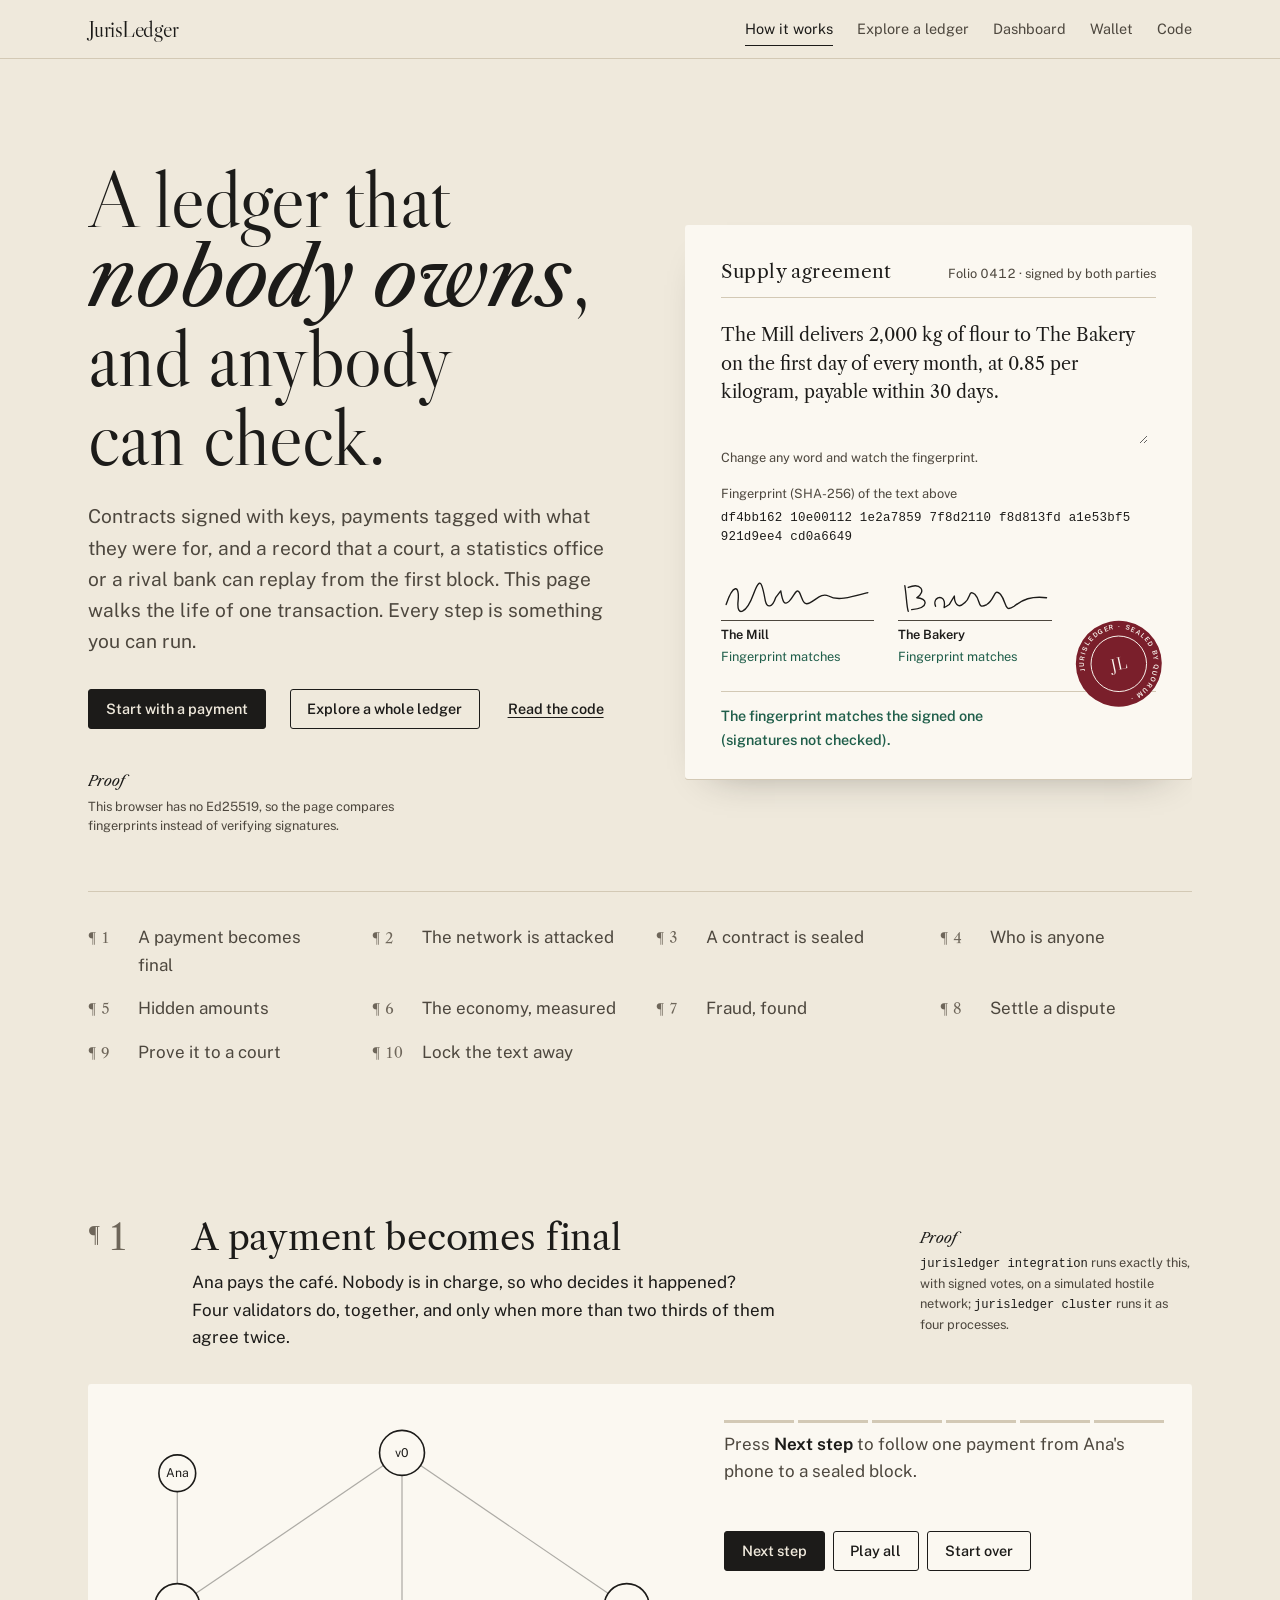
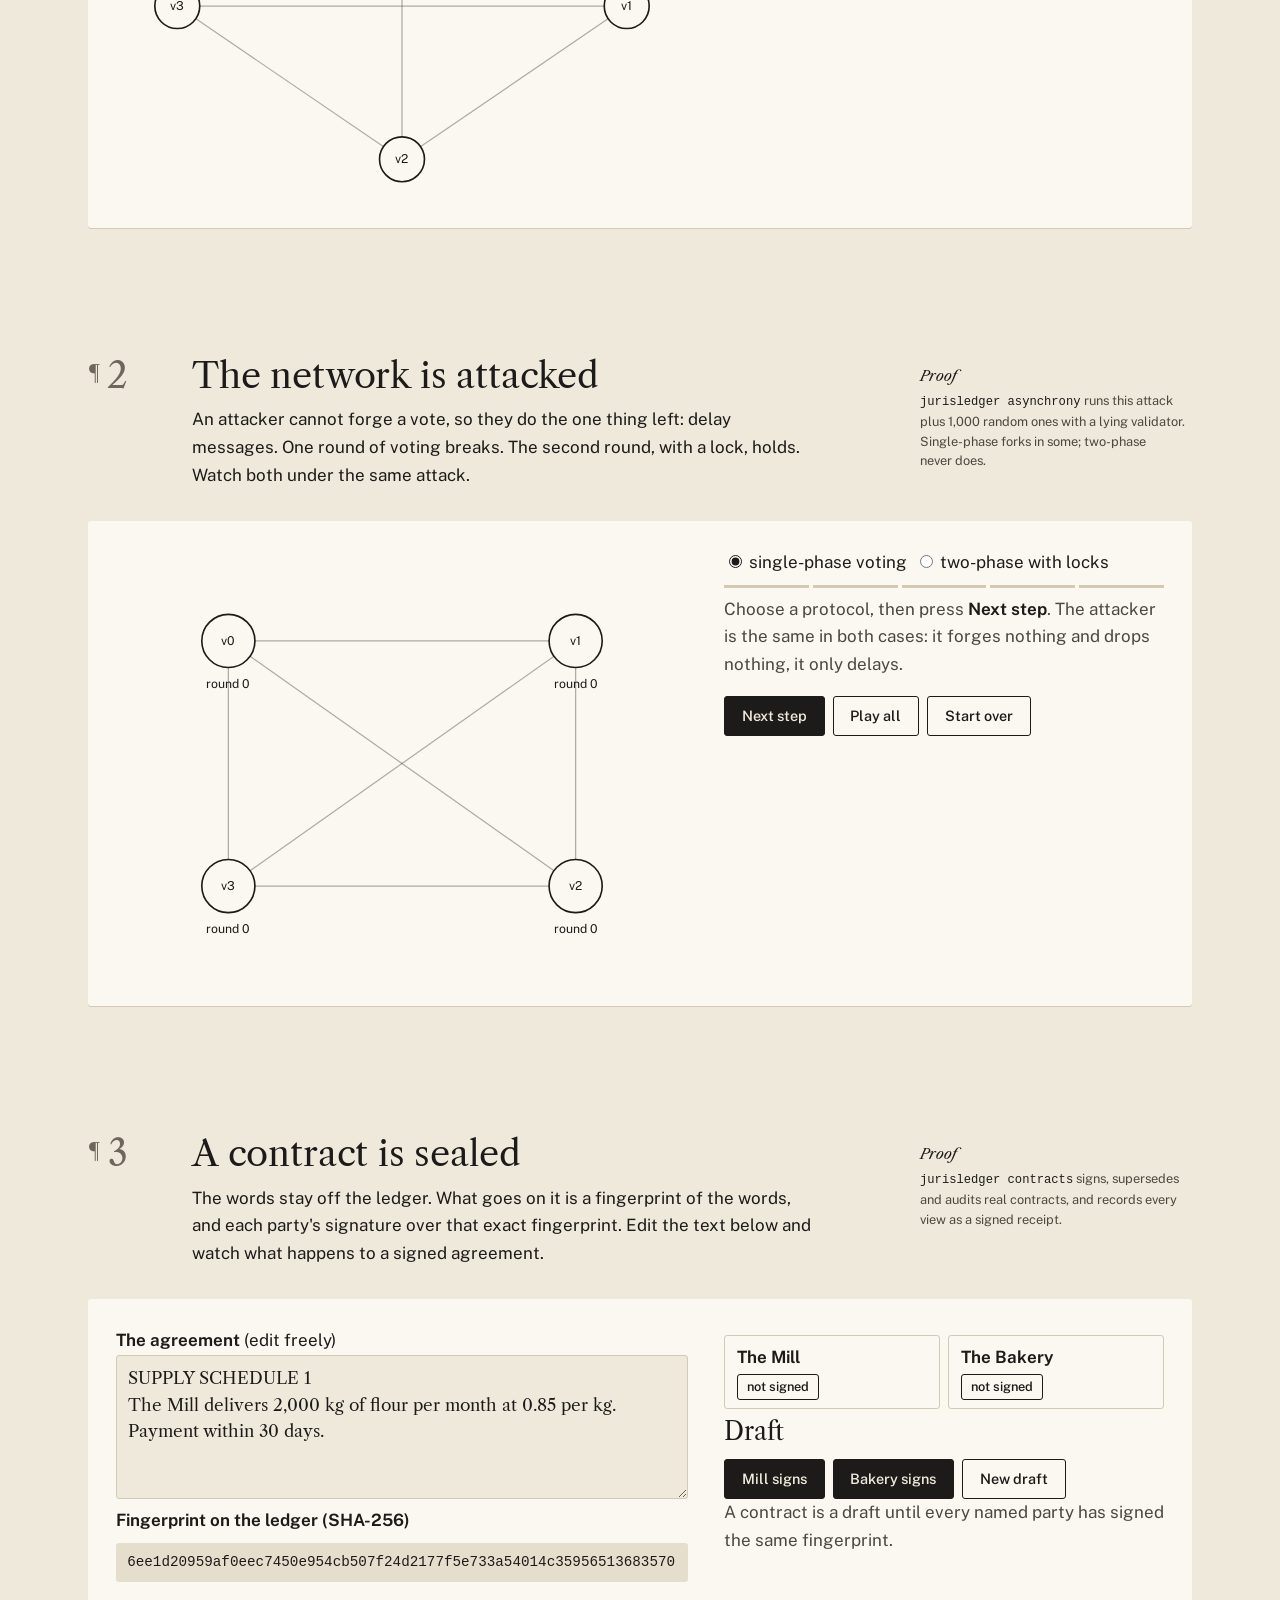
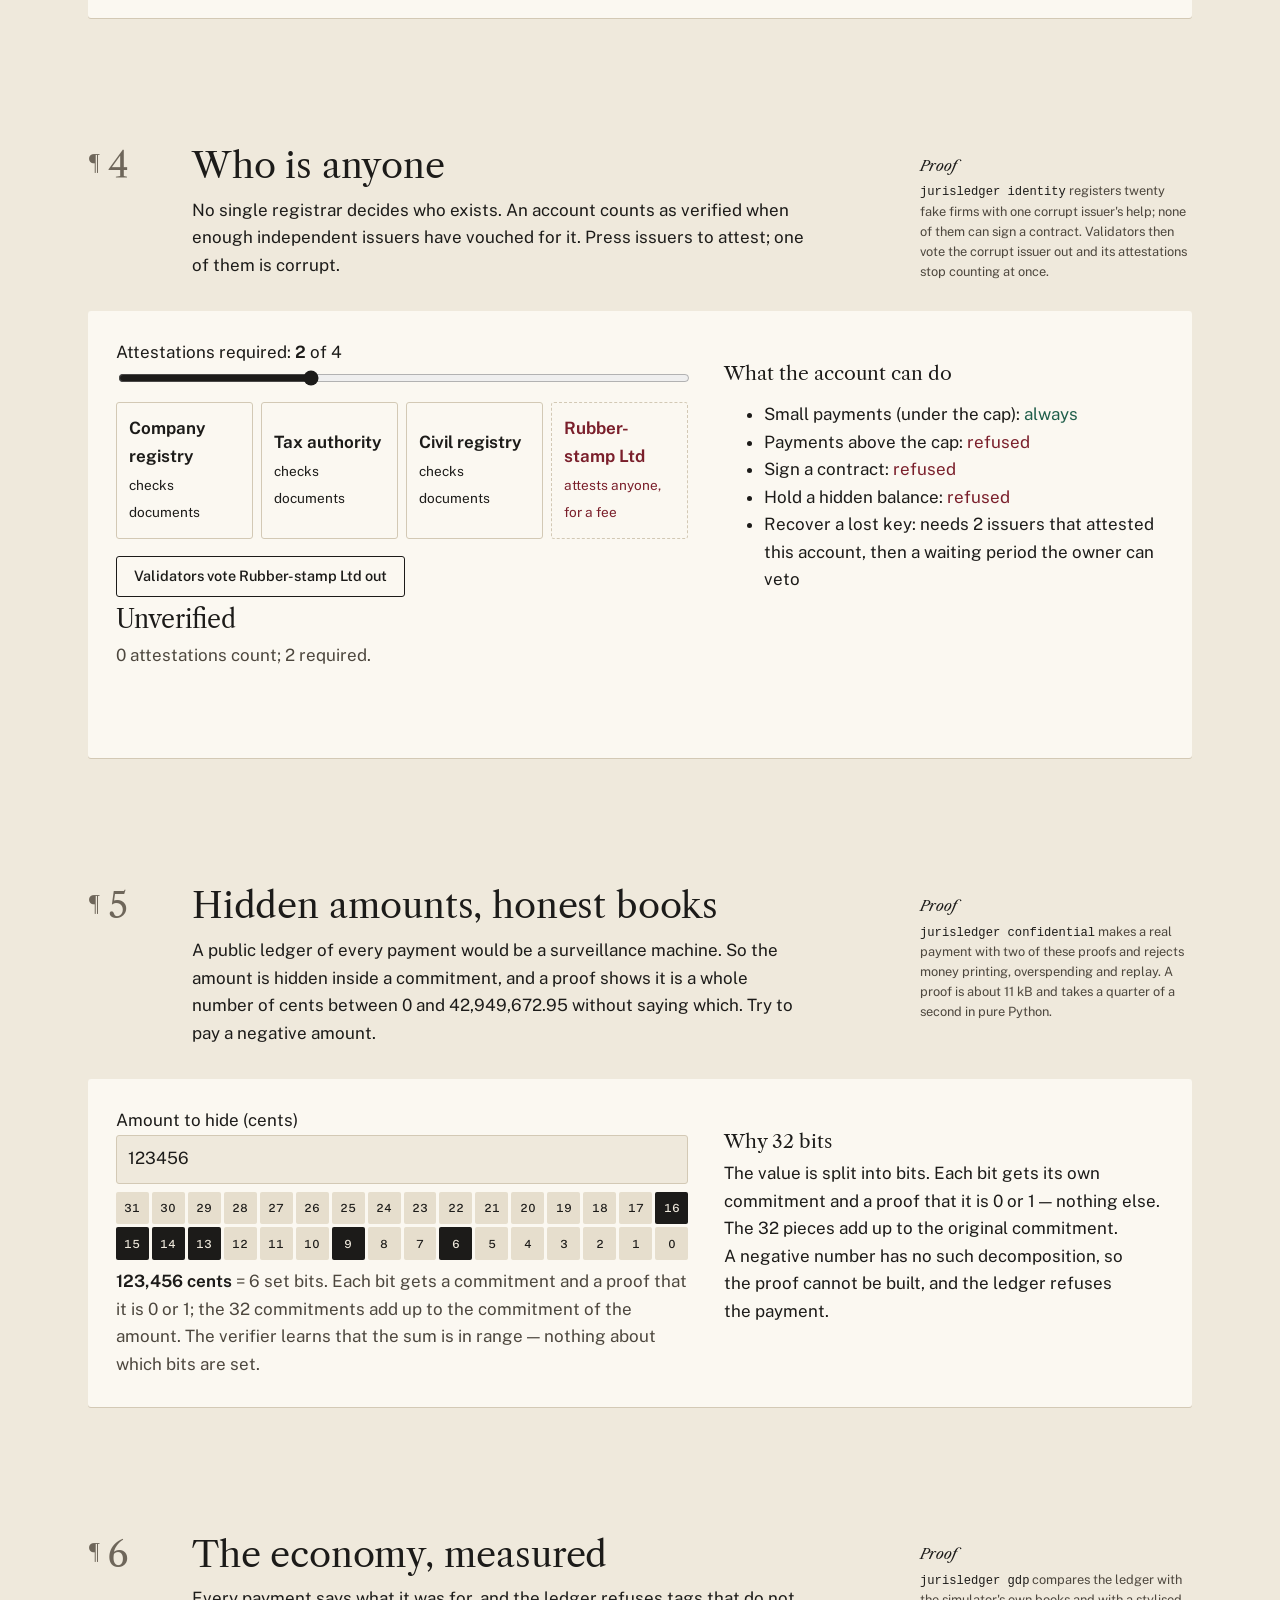
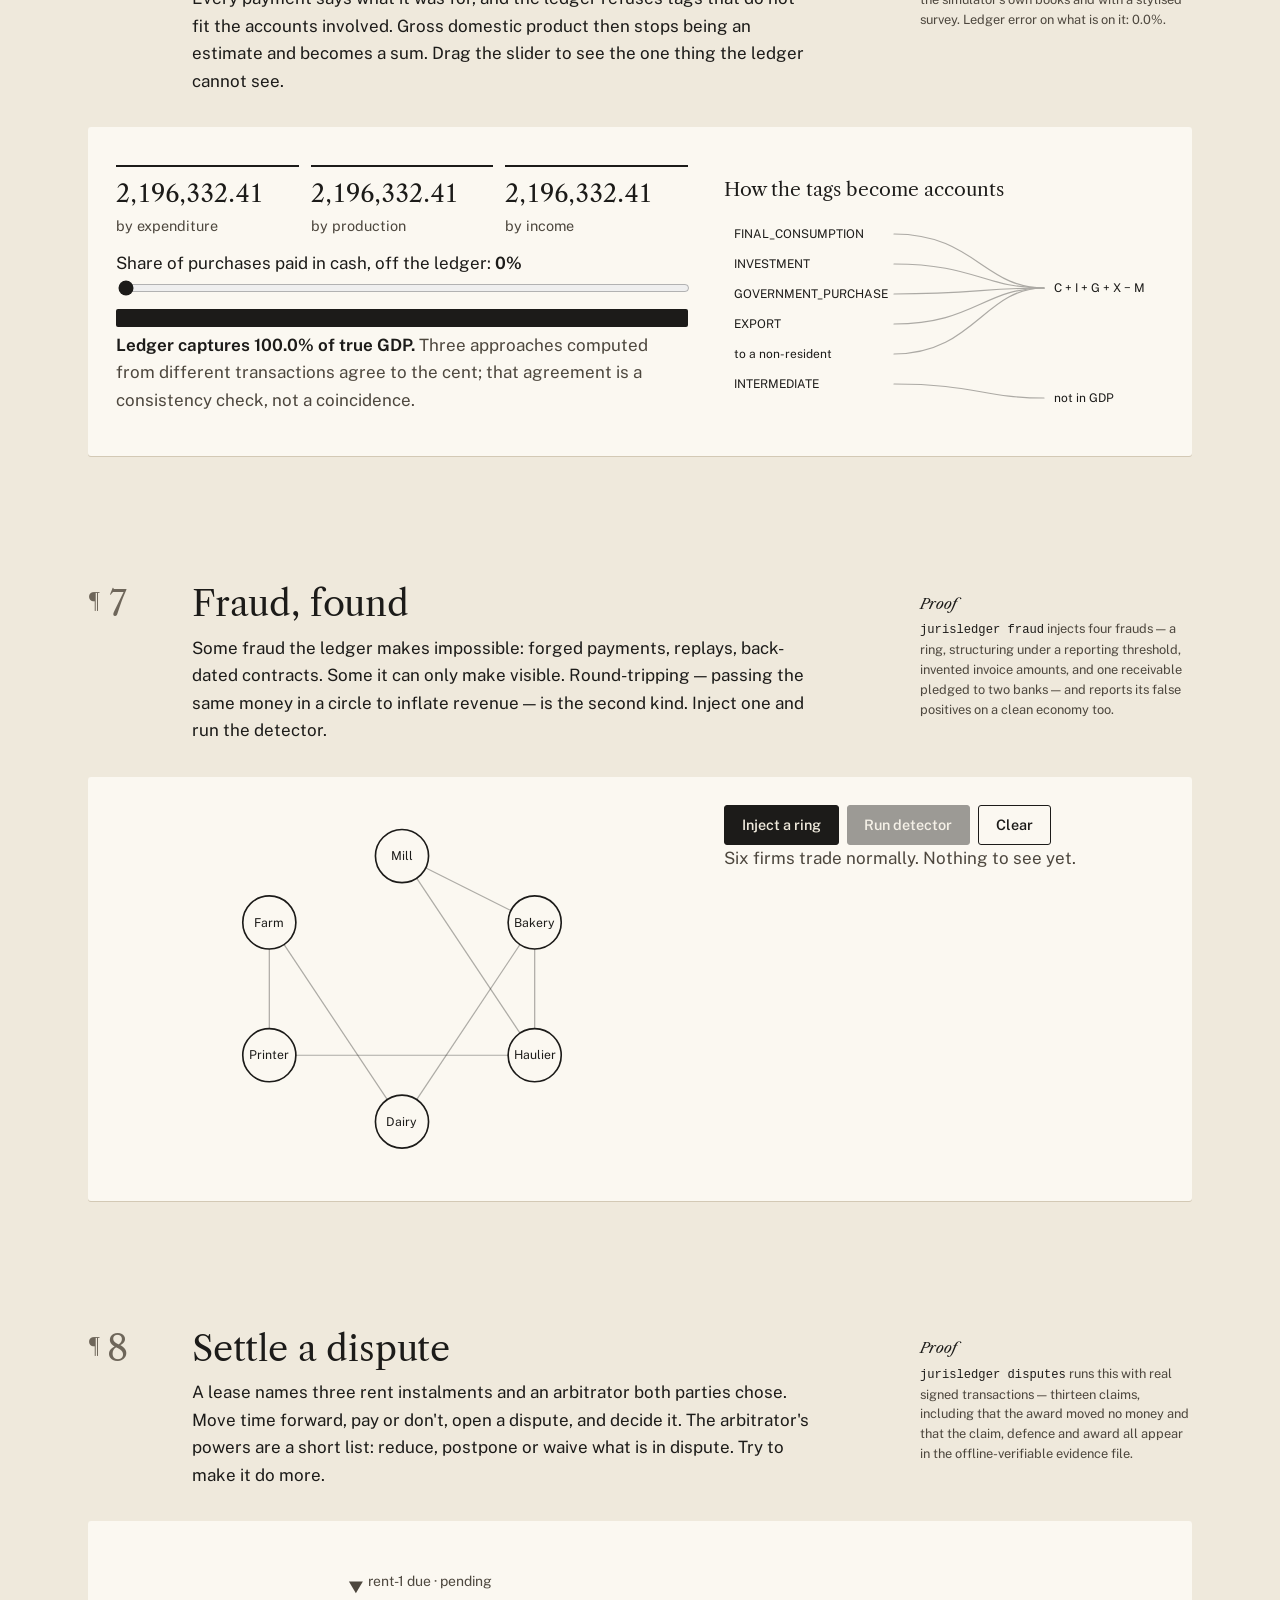
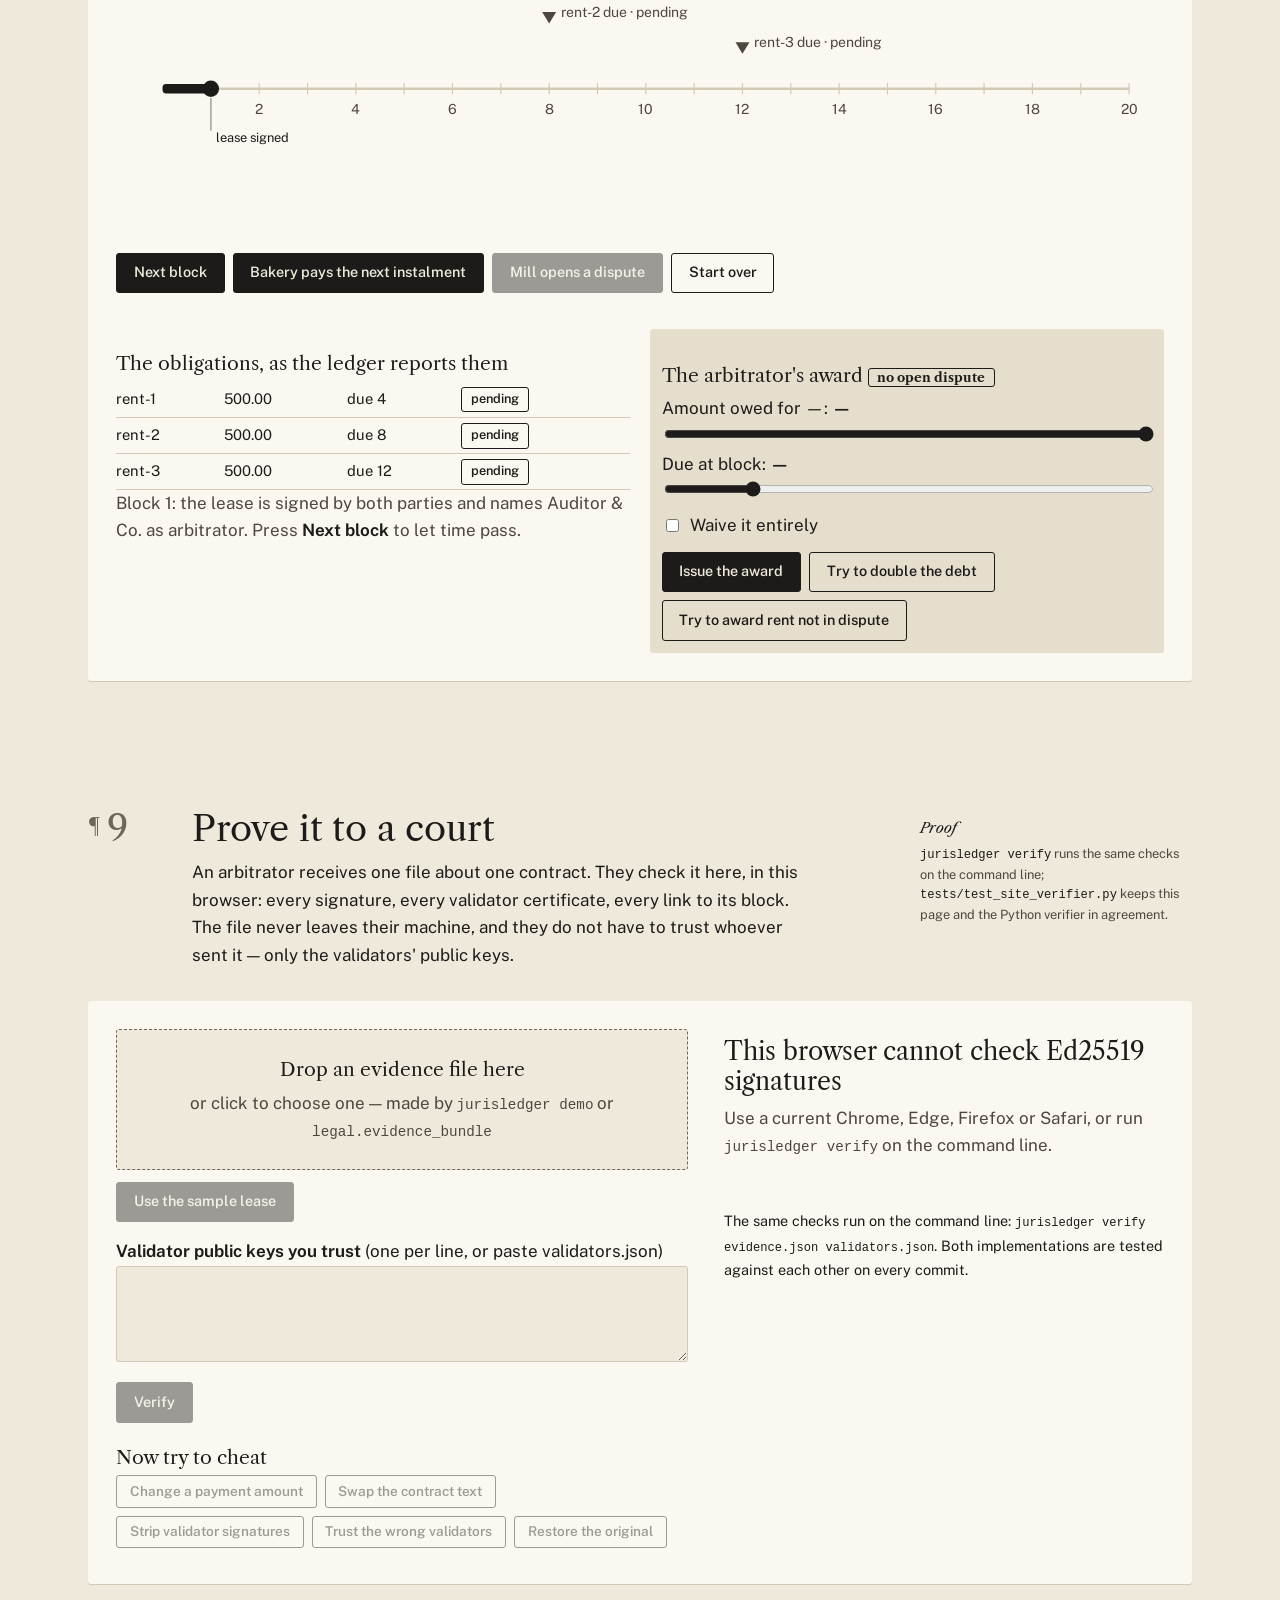
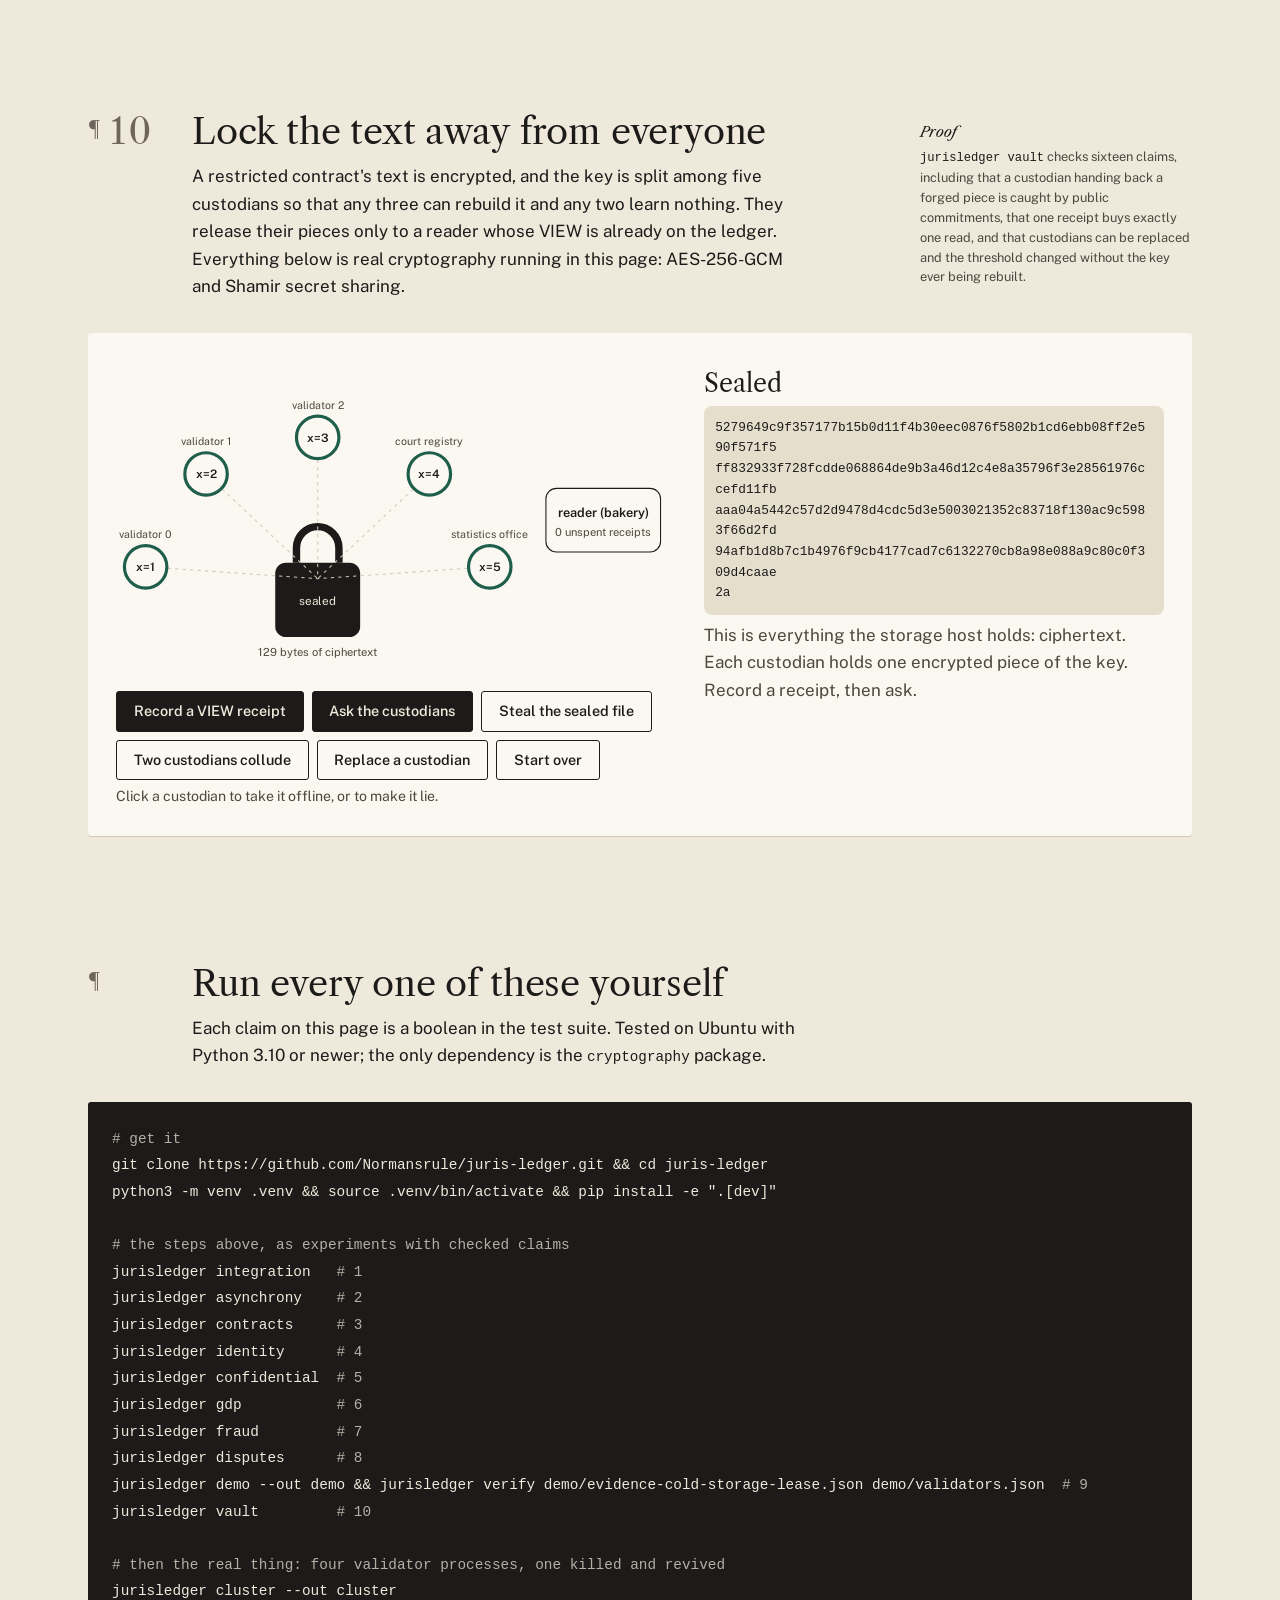
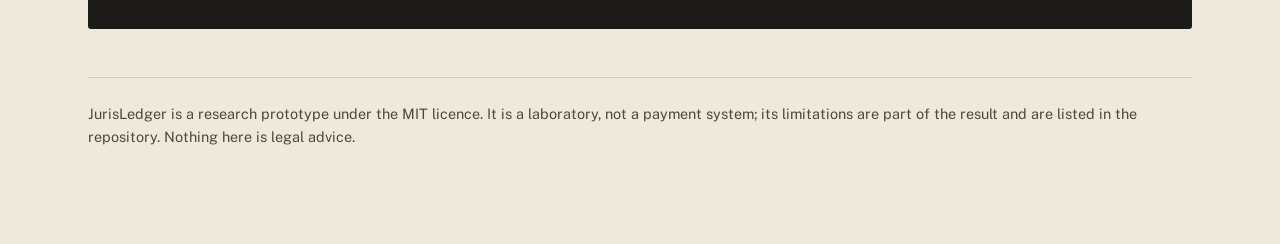
==== commit 17b2f82e: "The Register: redesign site and README (v0.26.1)" ====
--- a/site/index.html
+++ b/site/index.html
@@ -1,7 +1,7 @@
 <!doctype html>
 <html lang="en">
 <head>
-<meta http-equiv="Content-Security-Policy" content="default-src 'self'; script-src 'self' 'sha256-99EzCEIGr9WpTpBjoGJJKu7LLZFyyFpPo2uOkS8SJRc='; style-src 'self' 'unsafe-inline'; img-src 'self' data: blob:; connect-src 'self' http: https:; object-src 'none'; base-uri 'none'; form-action 'none'">
+<meta http-equiv="Content-Security-Policy" content="default-src 'self'; script-src 'self' 'sha256-wAZmlS+zSgR4u4/MB4sSijRKa481z035eZaIeND8QhI='; style-src 'self' 'unsafe-inline'; img-src 'self' data: blob:; connect-src 'self' http: https:; object-src 'none'; base-uri 'none'; form-action 'none'">
 <meta charset="utf-8">
 <meta name="viewport" content="width=device-width,initial-scale=1,viewport-fit=cover">
 <title>JurisLedger — how a public ledger for contracts and accounts works</title>
@@ -11,12 +11,7 @@
 <body>
 <header class="top"><div class="wrap">
   <a class="brand" href="#top">JurisLedger</a>
-  <nav class="folios" aria-label="Steps">
-    <a href="explorer.html"><strong>Explore a ledger</strong></a>
-    <a href="wallet.html">Wallet</a><a href="dashboard.html"><strong>Dashboard</strong></a>
-    <a href="#final">1 A payment becomes final</a><a href="#attack">2 The network is attacked</a><a href="#contract">3 A contract is sealed</a>
-    <a href="#identity">4 Who is anyone</a><a href="#hidden">5 Hidden amounts</a><a href="#gdp">6 The economy, measured</a><a href="#fraud">7 Fraud, found</a><a href="#dispute">8 Settle a dispute</a><a href="#evidence">9 Prove it</a><a href="#vault">10 Lock it away</a>
-  </nav>
+  <nav class="folios" aria-label="Site"><a href="index.html" aria-current="page">How it works</a><a href="explorer.html">Explore a ledger</a><a href="dashboard.html">Dashboard</a><a href="wallet.html">Wallet</a><a href="https://github.com/Normansrule/juris-ledger">Code</a></nav>
 </div></header>
 
 <main id="top" class="wrap">
@@ -24,15 +19,38 @@
   <div>
     <h1>A ledger that <em>nobody owns</em>, and anybody can check.</h1>
     <p class="lead">Contracts signed with keys, payments tagged with what they were for, and a record that a court, a statistics office or a rival bank can replay from the first block. This page walks the life of one transaction. Every step is something you can run.</p>
-    <div class="cta"><a class="btn" href="#final">Start with a payment</a><a class="btn ghost" href="explorer.html">Explore a whole ledger</a><a class="btn ghost" href="https://github.com/Normansrule/juris-ledger">Read the code</a></div>
-  </div>
-  <canvas id="heroCanvas" width="640" height="640" aria-label="Blocks being sealed by four validators" role="img"></canvas>
-</section>
+    <div class="cta"><a class="btn" href="#final">Start with a payment</a><a class="btn ghost" href="explorer.html">Explore a whole ledger</a><a class="btn link" href="https://github.com/Normansrule/juris-ledger">Read the code</a></div>
+    <p class="cite" id="deedMethod" style="max-width:46ch;margin-top:var(--s-6)"></p>
+  </div>
+  <figure class="deed" aria-labelledby="deedTitle">
+    <div class="deed-head"><h2 id="deedTitle">Supply agreement</h2><span>Folio 0412 · signed by both parties</span></div>
+    <label class="visually-hidden" for="deedText">The agreement. Change any word and watch the signatures.</label>
+    <textarea id="deedText" spellcheck="false" rows="4">The Mill delivers 2,000 kg of flour to The Bakery on the first day of every month, at 0.85 per kilogram, payable within 30 days.</textarea>
+    <p class="hint" id="deedHint">This is a real signed text. Change any word.</p>
+    <div class="deed-hash">Fingerprint (SHA-256) of the text above<code id="deedHash">…</code></div>
+    <div class="sigs">
+      <div class="sig"><svg viewBox="0 0 180 48" aria-hidden="true"><path class="ink" pathLength="1" d="M6 34C14 10 22 10 20 30S30 44 38 22 48 8 52 30C54 38 60 38 64 26L70 18C72 30 74 36 80 30 86 24 88 14 92 20 96 28 96 36 104 32 112 28 118 20 126 24 136 30 150 26 172 20"/><path class="strike" pathLength="1" d="M2 30L176 18"/></svg>
+        <span class="line"><span class="who">The Mill</span><span class="state">Waiting for the signature</span></span></div>
+      <div class="sig"><svg viewBox="0 0 180 48" aria-hidden="true"><path class="ink" pathLength="1" d="M8 12C10 24 10 36 12 42M12 14C26 8 34 18 22 26 34 26 38 38 16 40M44 36C40 26 52 22 54 30 56 38 50 40 60 34L66 24C66 32 70 40 78 32 86 26 82 16 90 22 98 30 92 40 104 34 114 28 112 14 120 22 128 32 124 44 136 36 146 28 156 24 174 26"/><path class="strike" pathLength="1" d="M4 34L176 20"/></svg>
+        <span class="line"><span class="who">The Bakery</span><span class="state">Waiting for the signature</span></span></div>
+    </div>
+    <svg class="seal" id="deedSeal" viewBox="0 0 100 100" aria-hidden="true"><title>Seal intact</title>
+      <defs><path id="sealRing" d="M50 50m-39 0a39 39 0 1 1 78 0a39 39 0 1 1-78 0"/></defs>
+      <circle cx="50" cy="50" r="48" fill="currentColor"/><circle cx="50" cy="50" r="31" fill="none" stroke="var(--sheet)" stroke-width="1"/>
+      <text><textPath href="#sealRing">JURISLEDGER · SEALED BY QUORUM ·</textPath></text>
+      <text class="mono" x="50" y="57" text-anchor="middle">JL</text>
+      <path class="crack" pathLength="1" d="M18 26L36 40 30 50 46 58 42 70 60 74 70 88"/></svg>
+    <div class="deed-foot"><p class="deed-status" id="deedStatus" role="status" aria-live="polite"></p><button class="btn ghost" id="deedReset" type="button" hidden>Put the original back</button></div>
+    <figcaption class="visually-hidden">A two-party agreement whose SHA-256 fingerprint is signed with Ed25519 in your browser, where the browser supports it.</figcaption>
+  </figure>
+</section>
+<nav class="toc" aria-label="Steps on this page"><ol><li><a href="#final">A payment becomes final</a></li><li><a href="#attack">The network is attacked</a></li><li><a href="#contract">A contract is sealed</a></li><li><a href="#identity">Who is anyone</a></li><li><a href="#hidden">Hidden amounts</a></li><li><a href="#gdp">The economy, measured</a></li><li><a href="#fraud">Fraud, found</a></li><li><a href="#dispute">Settle a dispute</a></li><li><a href="#evidence">Prove it to a court</a></li><li><a href="#vault">Lock the text away</a></li></ol></nav>
 
 <!-- 1 ------------------------------------------------------------------ -->
 <section class="folio" id="final">
   <div class="head"><div class="num">1</div><div><h2>A payment becomes final</h2>
-  <p>Ana pays the café. Nobody is in charge, so who decides it happened? Four validators do, together, and only when more than two thirds of them agree twice.</p></div></div>
+  <p>Ana pays the café. Nobody is in charge, so who decides it happened? Four validators do, together, and only when more than two thirds of them agree twice.</p></div>
+  <aside class="cite"><p><code>jurisledger integration</code> runs exactly this, with signed votes, on a simulated hostile network; <code>jurisledger cluster</code> runs it as four processes.</p></aside></div>
   <div class="stage">
     <div>
       <svg id="finalSvg" viewBox="0 0 560 380" aria-hidden="true">
@@ -48,7 +66,6 @@
       <div class="steps" id="finalSteps"></div>
       <div class="caption" id="finalCap"></div>
       <div class="controls"><button class="btn" id="finalNext">Next step</button><button class="btn ghost" id="finalPlay">Play all</button><button class="btn ghost" id="finalReset">Start over</button></div>
-      <p style="margin-top:1rem;font-size:.9rem">In the repository: <code>jurisledger integration</code> runs exactly this, with signed votes, on a simulated hostile network; <code>jurisledger cluster</code> runs it as four processes.</p>
     </div>
   </div>
 </section>
@@ -56,7 +73,8 @@
 <!-- 2 ------------------------------------------------------------------ -->
 <section class="folio" id="attack">
   <div class="head"><div class="num">2</div><div><h2>The network is attacked</h2>
-  <p>An attacker cannot forge a vote, so they do the one thing left: delay messages. One round of voting breaks. The second round, with a lock, holds. Watch both under the same attack.</p></div></div>
+  <p>An attacker cannot forge a vote, so they do the one thing left: delay messages. One round of voting breaks. The second round, with a lock, holds. Watch both under the same attack.</p></div>
+  <aside class="cite"><p><code>jurisledger asynchrony</code> runs this attack plus 1,000 random ones with a lying validator. Single-phase forks in some; two-phase never does.</p></aside></div>
   <div class="stage">
     <div>
       <svg id="attackSvg" viewBox="0 0 560 420" aria-hidden="true"></svg>
@@ -69,7 +87,6 @@
       <div class="steps" id="attackSteps"></div>
       <div class="caption" id="attackCap"></div>
       <div class="controls"><button class="btn" id="attackNext">Next step</button><button class="btn ghost" id="attackPlay">Play all</button><button class="btn ghost" id="attackReset">Start over</button></div>
-      <p style="margin-top:1rem;font-size:.9rem">In the repository: <code>jurisledger asynchrony</code> runs this attack plus 1,000 random ones with a lying validator. Single-phase forks in some; two-phase never does.</p>
     </div>
   </div>
 </section>
@@ -77,7 +94,8 @@
 <!-- 3 ------------------------------------------------------------------ -->
 <section class="folio" id="contract">
   <div class="head"><div class="num">3</div><div><h2>A contract is sealed</h2>
-  <p>The words stay off the ledger. What goes on it is a fingerprint of the words, and each party's signature over that exact fingerprint. Edit the text below and watch what happens to a signed agreement.</p></div></div>
+  <p>The words stay off the ledger. What goes on it is a fingerprint of the words, and each party's signature over that exact fingerprint. Edit the text below and watch what happens to a signed agreement.</p></div>
+  <aside class="cite"><p><code>jurisledger contracts</code> signs, supersedes and audits real contracts, and records every view as a signed receipt.</p></aside></div>
   <div class="stage">
     <div>
       <label for="prose"><strong>The agreement</strong> (edit freely)</label>
@@ -98,7 +116,8 @@
 <!-- 4 ------------------------------------------------------------------ -->
 <section class="folio" id="identity">
   <div class="head"><div class="num">4</div><div><h2>Who is anyone</h2>
-  <p>No single registrar decides who exists. An account counts as verified when enough independent issuers have vouched for it. Press issuers to attest; one of them is corrupt.</p></div></div>
+  <p>No single registrar decides who exists. An account counts as verified when enough independent issuers have vouched for it. Press issuers to attest; one of them is corrupt.</p></div>
+  <aside class="cite"><p><code>jurisledger identity</code> registers twenty fake firms with one corrupt issuer's help; none of them can sign a contract. Validators then vote the corrupt issuer out and its attestations stop counting at once.</p></aside></div>
   <div class="stage">
     <div>
       <label>Attestations required: <strong id="kLabel">2</strong> of 4<input type="range" id="kRange" min="1" max="4" value="2"></label>
@@ -109,7 +128,6 @@
     <div>
       <h3>What the account can do</h3>
       <ul id="idAbilities"></ul>
-      <p style="font-size:.9rem">In the repository: <code>jurisledger identity</code> registers twenty fake firms with one corrupt issuer's help; none of them can sign a contract. Validators then vote the corrupt issuer out and its attestations stop counting at once.</p>
     </div>
   </div>
 </section>
@@ -117,7 +135,8 @@
 <!-- 5 ------------------------------------------------------------------ -->
 <section class="folio" id="hidden">
   <div class="head"><div class="num">5</div><div><h2>Hidden amounts, honest books</h2>
-  <p>A public ledger of every payment would be a surveillance machine. So the amount is hidden inside a commitment, and a proof shows it is a whole number of cents between 0 and 42,949,672.95 without saying which. Try to pay a negative amount.</p></div></div>
+  <p>A public ledger of every payment would be a surveillance machine. So the amount is hidden inside a commitment, and a proof shows it is a whole number of cents between 0 and 42,949,672.95 without saying which. Try to pay a negative amount.</p></div>
+  <aside class="cite"><p><code>jurisledger confidential</code> makes a real payment with two of these proofs and rejects money printing, overspending and replay. A proof is about 11 kB and takes a quarter of a second in pure Python.</p></aside></div>
   <div class="stage">
     <div>
       <label>Amount to hide (cents) <input type="number" id="hidAmt" value="123456" step="1"></label>
@@ -127,7 +146,6 @@
     <div>
       <h3>Why 32 bits</h3>
       <p>The value is split into bits. Each bit gets its own commitment and a proof that it is 0 or 1 — nothing else. The 32 pieces add up to the original commitment. A negative number has no such decomposition, so the proof cannot be built, and the ledger refuses the payment.</p>
-      <p style="font-size:.9rem">In the repository: <code>jurisledger confidential</code> makes a real payment with two of these proofs and rejects money printing, overspending and replay. A proof is about 11 kB and takes a quarter of a second in pure Python.</p>
     </div>
   </div>
 </section>
@@ -135,7 +153,8 @@
 <!-- 6 ------------------------------------------------------------------ -->
 <section class="folio" id="gdp">
   <div class="head"><div class="num">6</div><div><h2>The economy, measured</h2>
-  <p>Every payment says what it was for, and the ledger refuses tags that do not fit the accounts involved. Gross domestic product then stops being an estimate and becomes a sum. Drag the slider to see the one thing the ledger cannot see.</p></div></div>
+  <p>Every payment says what it was for, and the ledger refuses tags that do not fit the accounts involved. Gross domestic product then stops being an estimate and becomes a sum. Drag the slider to see the one thing the ledger cannot see.</p></div>
+  <aside class="cite"><p><code>jurisledger gdp</code> compares the ledger with the simulator's own books and with a stylised survey. Ledger error on what is on it: 0.0%.</p></aside></div>
   <div class="stage">
     <div>
       <div class="figs"><div><b id="gdpE">2,196,332.41</b>by expenditure</div><div><b id="gdpP">2,196,332.41</b>by production</div><div><b id="gdpI">2,196,332.41</b>by income</div></div>
@@ -145,12 +164,11 @@
     </div>
     <div>
       <h3>How the tags become accounts</h3>
-      <svg viewBox="0 0 420 220" aria-hidden="true" style="font:12px var(--sans)">
+      <svg viewBox="0 0 440 220" aria-hidden="true" style="font:12px var(--sans)">
         <g fill="var(--ink)"><text x="10" y="30">FINAL_CONSUMPTION</text><text x="10" y="60">INVESTMENT</text><text x="10" y="90">GOVERNMENT_PURCHASE</text><text x="10" y="120">EXPORT</text><text x="10" y="150">to a non-resident</text><text x="10" y="180">INTERMEDIATE</text></g>
         <g class="flow" stroke-linecap="round"><path d="M170 26 C 250 26, 260 80, 320 80"/><path d="M170 56 C 250 56, 260 80, 320 80"/><path d="M170 86 C 250 86, 260 80, 320 80"/><path d="M170 116 C 250 116, 260 80, 320 80"/><path d="M170 146 C 250 146, 260 80, 320 80"/><path d="M170 176 C 250 176, 260 190, 320 190"/></g>
         <g fill="var(--ink)"><text x="330" y="84">C + I + G + X − M</text><text x="330" y="194">not in GDP</text></g>
       </svg>
-      <p style="font-size:.9rem">In the repository: <code>jurisledger gdp</code> compares the ledger with the simulator's own books and with a stylised survey. Ledger error on what is on it: 0.0%.</p>
     </div>
   </div>
 </section>
@@ -158,13 +176,13 @@
 <!-- 7 ------------------------------------------------------------------ -->
 <section class="folio" id="fraud">
   <div class="head"><div class="num">7</div><div><h2>Fraud, found</h2>
-  <p>Some fraud the ledger makes impossible: forged payments, replays, back-dated contracts. Some it can only make visible. Round-tripping — passing the same money in a circle to inflate revenue — is the second kind. Inject one and run the detector.</p></div></div>
+  <p>Some fraud the ledger makes impossible: forged payments, replays, back-dated contracts. Some it can only make visible. Round-tripping — passing the same money in a circle to inflate revenue — is the second kind. Inject one and run the detector.</p></div>
+  <aside class="cite"><p><code>jurisledger fraud</code> injects four frauds — a ring, structuring under a reporting threshold, invented invoice amounts, and one receivable pledged to two banks — and reports its false positives on a clean economy too.</p></aside></div>
   <div class="stage">
     <div><svg id="fraudSvg" viewBox="0 0 560 360" aria-hidden="true"></svg></div>
     <div>
       <div class="controls" style="margin-top:0"><button class="btn" id="fraudInject">Inject a ring</button><button class="btn" id="fraudDetect" disabled>Run detector</button><button class="btn ghost" id="fraudReset">Clear</button></div>
       <div class="caption" id="fraudCap">Six firms trade normally. Nothing to see yet.</div>
-      <p style="font-size:.9rem">In the repository: <code>jurisledger fraud</code> injects four frauds — a ring, structuring under a reporting threshold, invented invoice amounts, and one receivable pledged to two banks — and reports its false positives on a clean economy too.</p>
     </div>
   </div>
 </section>
@@ -172,7 +190,8 @@
 <!-- 8 ------------------------------------------------------------------ -->
 <section class="folio" id="dispute">
   <div class="head"><div class="num">8</div><div><h2>Settle a dispute</h2>
-  <p>A lease names three rent instalments and an arbitrator both parties chose. Move time forward, pay or don't, open a dispute, and decide it. The arbitrator's powers are a short list: reduce, postpone or waive what is in dispute. Try to make it do more.</p></div></div>
+  <p>A lease names three rent instalments and an arbitrator both parties chose. Move time forward, pay or don't, open a dispute, and decide it. The arbitrator's powers are a short list: reduce, postpone or waive what is in dispute. Try to make it do more.</p></div>
+  <aside class="cite"><p><code>jurisledger disputes</code> runs this with real signed transactions — thirteen claims, including that the award moved no money and that the claim, defence and award all appear in the offline-verifiable evidence file.</p></aside></div>
   <div class="stage" style="grid-template-columns:1fr">
     <div>
       <svg id="dispSvg" viewBox="0 0 900 250" aria-hidden="true" style="font:12px var(--sans)"></svg>
@@ -197,17 +216,17 @@
         <div class="controls"><button class="btn" id="dDecide">Issue the award</button><button class="btn ghost" id="dCheat">Try to double the debt</button><button class="btn ghost" id="dCheat2">Try to award rent not in dispute</button></div>
       </div>
     </div>
-    <p style="font-size:.9rem;margin:0">In the repository: <code>jurisledger disputes</code> runs this with real signed transactions — thirteen claims, including that the award moved no money and that the claim, defence and award all appear in the offline-verifiable evidence file.</p>
   </div>
 </section>
 
 <!-- 9 ------------------------------------------------------------------ -->
 <section class="folio" id="evidence">
   <div class="head"><div class="num">9</div><div><h2>Prove it to a court</h2>
-  <p>An arbitrator receives one file about one contract. They check it here, in this browser: every signature, every validator certificate, every link to its block. The file never leaves their machine, and they do not have to trust whoever sent it — only the validators' public keys.</p></div></div>
+  <p>An arbitrator receives one file about one contract. They check it here, in this browser: every signature, every validator certificate, every link to its block. The file never leaves their machine, and they do not have to trust whoever sent it — only the validators' public keys.</p></div>
+  <aside class="cite"><p><code>jurisledger verify</code> runs the same checks on the command line; <code>tests/test_site_verifier.py</code> keeps this page and the Python verifier in agreement.</p></aside></div>
   <div class="stage">
     <div>
-      <div class="drop" id="drop" tabindex="0" role="button" aria-label="Choose an evidence file">
+      <div class="drop" id="drop" tabindex="0" role="button">
         <strong>Drop an evidence file here</strong><br>or click to choose one — made by <code>jurisledger demo</code> or <code>legal.evidence_bundle</code>
         <input type="file" id="evFile" accept=".json,application/json" hidden>
       </div>
@@ -237,7 +256,8 @@
 <!-- 10 ----------------------------------------------------------------- -->
 <section class="folio" id="vault">
   <div class="head"><div class="num">10</div><div><h2>Lock the text away from everyone</h2>
-  <p>A restricted contract's text is encrypted, and the key is split among five custodians so that any three can rebuild it and any two learn nothing. They release their pieces only to a reader whose VIEW is already on the ledger. Everything below is real cryptography running in this page: AES-256-GCM and Shamir secret sharing.</p></div></div>
+  <p>A restricted contract's text is encrypted, and the key is split among five custodians so that any three can rebuild it and any two learn nothing. They release their pieces only to a reader whose VIEW is already on the ledger. Everything below is real cryptography running in this page: AES-256-GCM and Shamir secret sharing.</p></div>
+  <aside class="cite"><p><code>jurisledger vault</code> checks sixteen claims, including that a custodian handing back a forged piece is caught by public commitments, that one receipt buys exactly one read, and that custodians can be replaced and the threshold changed without the key ever being rebuilt.</p></aside></div>
   <div class="stage" style="grid-template-columns:minmax(0,1.2fr) minmax(0,1fr)">
     <div>
       <svg id="vSvg" viewBox="0 0 520 300" role="group" aria-label="Five custodians around a sealed contract; a reader on the right" style="font:12px var(--sans)"></svg>
@@ -255,7 +275,6 @@
       <div class="verdict" id="vVerdict">Sealed</div>
       <pre class="tx" id="vText" style="background:var(--wash);border-radius:8px;padding:.7rem;font-size:.8rem;white-space:pre-wrap;word-break:break-all;min-height:6rem;margin:.4rem 0"></pre>
       <div class="caption" id="vCap"></div>
-      <p style="font-size:.9rem">In the repository: <code>jurisledger vault</code> checks sixteen claims, including that a custodian handing back a forged piece is caught by public commitments, that one receipt buys exactly one read, and that custodians can be replaced and the threshold changed without the key ever being rebuilt.</p>
     </div>
   </div>
 </section>
@@ -275,6 +294,7 @@
 <script src="safe.js"></script>
 <script src="verify.js"></script>
 <script src="sample-evidence.js"></script>
+<script src="hero.js"></script>
 <script>
 const { html, raw } = window.JurisSafe;
 (() => {
@@ -284,50 +304,6 @@
 const svgNS = "http://www.w3.org/2000/svg";
 const el = (tag, attrs = {}, parent) => { const e = document.createElementNS(svgNS, tag); for (const k in attrs) e.setAttribute(k, attrs[k]); if (parent) parent.appendChild(e); return e; };
 const stepsUI = (box, n, i) => { box.innerHTML = ""; for (let k = 0; k < n; k++) { const b = document.createElement("i"); if (k <= i) b.classList.add("on"); box.appendChild(b); } };
-
-/* ---------- hero: one orchestrated sequence ---------- */
-(function hero() {
-  const c = $("#heroCanvas"), ctx = c.getContext("2d");
-  const css = v => getComputedStyle(document.documentElement).getPropertyValue(v).trim();
-  const W = 640, cx = 320, cy = 320, R = 210;
-  const vals = [0, 1, 2, 3].map(i => ({ a: -Math.PI / 2 + i * Math.PI / 2 }));
-  let t0 = null, blocks = 0;
-  function frame(ts) {
-    if (!t0) t0 = ts; const t = reduced ? 9e9 : (ts - t0) / 1000;
-    ctx.clearRect(0, 0, W, W);
-    ctx.strokeStyle = css("--rule"); ctx.lineWidth = 1;
-    ctx.beginPath(); ctx.arc(cx, cy, R, 0, Math.PI * 2); ctx.stroke();
-    // chain of blocks in the centre
-    const n = Math.min(5, Math.floor(t / 1.6));
-    for (let i = 0; i < n; i++) {
-      const x = cx - 100 + i * 50, y = cy;
-      ctx.fillStyle = css("--sheet"); ctx.strokeStyle = css("--ink"); ctx.lineWidth = 1.5;
-      ctx.beginPath(); ctx.roundRect(x - 20, y - 20, 40, 40, 6); ctx.fill(); ctx.stroke();
-      if (i) { ctx.beginPath(); ctx.moveTo(x - 30, y); ctx.lineTo(x - 20, y); ctx.stroke(); }
-    }
-    // validators and their votes flying to the newest block
-    const phase = (t % 1.6) / 1.6, target = cx - 100 + n * 50;
-    vals.forEach((v, i) => {
-      const x = cx + R * Math.cos(v.a), y = cy + R * Math.sin(v.a);
-      ctx.fillStyle = css("--sheet"); ctx.strokeStyle = css("--ink"); ctx.lineWidth = 1.5;
-      ctx.beginPath(); ctx.arc(x, y, 22, 0, Math.PI * 2); ctx.fill(); ctx.stroke();
-      ctx.fillStyle = css("--ink"); ctx.font = "12px " + css("--sans"); ctx.textAlign = "center"; ctx.textBaseline = "middle"; ctx.fillText("v" + i, x, y);
-      if (n < 5 && i !== 3) { // v3 is "slow": three of four is enough
-        const p = Math.min(1, phase * 1.4), ex = x + (target - x) * p, ey = y + (cy - y) * p;
-        ctx.fillStyle = p < 0.5 ? css("--amber") : css("--verified"); ctx.beginPath(); ctx.arc(ex, ey, 5, 0, Math.PI * 2); ctx.fill();
-      }
-    });
-    if (n === 5) { // stamp the seal once
-      ctx.save(); ctx.translate(cx + 100, cy - 10); ctx.rotate(-0.2); ctx.strokeStyle = css("--seal"); ctx.lineWidth = 3;
-      ctx.beginPath(); ctx.arc(0, 0, 30, 0, Math.PI * 2); ctx.stroke(); ctx.lineWidth = 1; ctx.beginPath(); ctx.arc(0, 0, 23, 0, Math.PI * 2); ctx.stroke();
-      ctx.fillStyle = css("--seal"); ctx.font = "9px " + css("--serif"); ctx.fillText("FINAL", 0, -4); ctx.font = "8px " + css("--sans"); ctx.fillText("3 of 4", 0, 7); ctx.restore();
-      ctx.fillStyle = css("--ink-2"); ctx.font = "13px " + css("--sans"); ctx.fillText("five blocks, each sealed by a quorum", cx, cy + 70);
-      return;
-    }
-    requestAnimationFrame(frame);
-  }
-  requestAnimationFrame(frame);
-})();
 
 /* ---------- 1: finality stepper ---------- */
 (function finality() {
@@ -666,11 +642,13 @@
     el("text", { x: 190, y: 278, "text-anchor": "middle", fill: "var(--ink-2)", "font-size": 10.5 }, svg).textContent = `${ct.length} bytes of ciphertext`;
     for (let i = 0; i < N; i++) {
       const [x, y] = pos(i), m = state.mode[i], col = m === "off" ? "var(--rule)" : m === "liar" ? "var(--seal)" : highlight.includes(i) ? "var(--amber)" : "var(--verified)";
-      const g = el("g", { tabindex: 0, role: "button", "aria-label": `${NAMES[i]}: ${m === "ok" ? "honest" : m === "off" ? "offline" : "lying"}. Activate to change.`, style: "cursor:pointer" }, svg);
+      // The accessible name starts with the visible text (name, then the label in the circle), so speech input can target it.
+      const shown = m === "off" ? "off" : m === "liar" ? "lies" : `x=${i + 1}`;
+      const g = el("g", { tabindex: 0, role: "button", "aria-label": `${NAMES[i]} ${shown}: ${m === "ok" ? "honest" : m === "off" ? "offline" : "lying"}. Activate to change.`, style: "cursor:pointer" }, svg);
       el("line", { x1: x, y1: y, x2: 190, y2: 205, stroke: "var(--rule)", "stroke-dasharray": "3 4" }, g);
+      el("text", { x, y: y - 27, "text-anchor": "middle", fill: "var(--ink-2)", "font-size": 10 }, g).textContent = NAMES[i] + " ";
       el("circle", { cx: x, cy: y, r: 20, fill: "var(--sheet)", stroke: col, "stroke-width": 3 }, g);
-      el("text", { x, y: y + 4, "text-anchor": "middle", fill: "var(--ink)", "font-size": 11, "font-weight": 600 }, g).textContent = m === "off" ? "off" : m === "liar" ? "lies" : `x=${i + 1}`;
-      el("text", { x, y: y - 27, "text-anchor": "middle", fill: "var(--ink-2)", "font-size": 10 }, g).textContent = NAMES[i];
+      el("text", { x, y: y + 4, "text-anchor": "middle", fill: "var(--ink)", "font-size": 11, "font-weight": 600 }, g).textContent = shown;
       const cycle = () => { state.mode[i] = { ok: "off", off: "liar", liar: "ok" }[m]; draw(); };
       g.addEventListener("click", cycle); g.addEventListener("keydown", e => { if (e.key === "Enter" || e.key === " ") { e.preventDefault(); cycle(); } });
     }
--- a/site/style.css
+++ b/site/style.css
@@ -1,107 +1,263 @@
-/* Shared visual system for the JurisLedger site: explainer (index.html) and explorer (explorer.html). */
+/* The Register: the shared visual system for the JurisLedger site (explainer, explorer, dashboard, wallet).
+   The world is the court's bound record book: ledger paper, iron-gall ink, an oxblood seal, one verified green.
+   Colour, type, space and motion come from the tokens below; pages add layout only.
+   Scripts read --ink, --ink-2, --rule, --sheet, --seal, --verified, --amber and --cat-* as #RRGGBB, so keep them hex. */
+
+@font-face{font-family:"Libre Caslon Display";src:url(fonts/libre-caslon-display-latin-400-normal.woff2) format("woff2");font-weight:400;font-style:normal;font-display:swap}
+@font-face{font-family:"Libre Caslon Text";src:url(fonts/libre-caslon-text-latin-400-normal.woff2) format("woff2");font-weight:400;font-style:normal;font-display:swap}
+@font-face{font-family:"Libre Caslon Text";src:url(fonts/libre-caslon-text-latin-400-italic.woff2) format("woff2");font-weight:400;font-style:italic;font-display:swap}
+@font-face{font-family:"Libre Caslon Text";src:url(fonts/libre-caslon-text-latin-700-normal.woff2) format("woff2");font-weight:700;font-style:normal;font-display:swap}
+@font-face{font-family:"Public Sans";src:url(fonts/public-sans-latin-wght-normal.woff2) format("woff2");font-weight:100 900;font-style:normal;font-display:swap}
+@font-face{font-family:"Public Sans";src:url(fonts/public-sans-latin-wght-italic.woff2) format("woff2");font-weight:100 900;font-style:italic;font-display:swap}
+
 :root{
-  --paper:#EEF1F4;--sheet:#FFFFFF;--ink:#0F1F3D;--ink-2:#41506B;--rule:#C8D0DB;
-  --seal:#B8302F;--verified:#0F7164;--amber:#B4720C;--amber-ink:#8A5608;--wash:#DCE4EE;
-  --serif:"Iowan Old Style","Palatino Linotype",Palatino,"Book Antiqua",Georgia,serif;
-  --sans:system-ui,-apple-system,"Segoe UI",Roboto,Helvetica,Arial,sans-serif;
+  /* Colour: paper, ink, and two stamps.  Oxblood is the seal (the brand and anything that breaks);
+     green is only ever "this checks out"; amber is only ever "pending". */
+  --paper:#EFE9DC;--sheet:#FBF8F1;--wash:#E6DECD;--rule:#D3C9B5;
+  --ink:#1C1B19;--ink-2:#4D473E;--num:#6E665A;
+  --seal:#7A1F2B;--verified:#1F5E4A;--amber:#8A5A00;--amber-ink:#7A4F00;--on-seal:#FBF8F1;
+  /* Categories (spending kinds, transaction kinds): one hue each, readable on paper and in the dark. */
+  --cat-hh:#2E6B57;--cat-firm:#3A3F58;--cat-gov:#A86A12;--cat-wage:#7C8A9E;--cat-legal:#7A1F2B;--cat-other:#A79F90;
+  /* Type */
+  --display:"Libre Caslon Display","Libre Caslon Text",Georgia,serif;
+  --serif:"Libre Caslon Text",Georgia,"Times New Roman",serif;
+  --sans:"Public Sans",system-ui,-apple-system,"Segoe UI",Roboto,sans-serif;
   --mono:ui-monospace,SFMono-Regular,Menlo,Consolas,monospace;
+  --fs-xs:.8rem;--fs-s:.9rem;--fs-m:1rem;--fs-l:1.2rem;--fs-xl:clamp(1.55rem,2.8vw,2.3rem);--fs-2xl:clamp(2.1rem,4.6vw,3.4rem);--fs-3xl:clamp(2.6rem,6.2vw,5.2rem);
+  /* Space: 4-point steps; tight inside a group, generous between groups */
+  --s-1:.25rem;--s-2:.5rem;--s-3:.75rem;--s-4:1rem;--s-5:1.5rem;--s-6:2rem;--s-7:3rem;--s-8:4.5rem;--s-9:7rem;
+  --section:clamp(4.5rem,10vw,8rem);--measure:62ch;--radius:3px;--radius-s:2px;
+  /* Motion: ink and press.  A quick ease-out for anything that answers the reader, and two springs
+     (CSS linear() sampled from a damped spring): a firm one for presses, a softer one for the seal. */
+  --ease-out:cubic-bezier(.23,1,.32,1);
+  --spring:linear(0,.291,.676,.903,.993,1.015,1.012,1.006,1.002,1,1);
+  --spring-seal:linear(0,.135,.417,.708,.933,1.067,1.122,1.121,1.091,1.053,1.02,.998,.987,.984,.987,.991,.996,.999,1.001,1.002,1.001,1);
+  --t-press:140ms;--t-ui:200ms;--t-state:320ms;--t-ink:900ms;
 }
-@media (prefers-color-scheme:dark){:root{--paper:#0E1420;--sheet:#151D2B;--ink:#E8EDF4;--ink-2:#A6B3C6;--rule:#2A3648;--wash:#1C2637;--seal:#EC6461;--verified:#3FBDAA;--amber:#E0A045;--amber-ink:#E0A045;--num:#63748C}}
+@media (prefers-color-scheme:dark){:root{
+  /* The same book under a reading lamp. */
+  --paper:#14110D;--sheet:#201C16;--wash:#2B261E;--rule:#3E372C;
+  --ink:#EDE6D6;--ink-2:#B9AF9C;--num:#9D9381;
+  --seal:#E07A86;--verified:#72C3A2;--amber:#E2AA52;--amber-ink:#E2AA52;--on-seal:#14110D;
+  --cat-hh:#72C3A2;--cat-firm:#C9C2B2;--cat-gov:#E2AA52;--cat-wage:#93A3B8;--cat-legal:#E07A86;--cat-other:#7D7568;
+}}
+@supports not (transition-timing-function:linear(0,1)){:root{--spring:var(--ease-out);--spring-seal:cubic-bezier(.2,1.25,.4,1)}}
+
 *{box-sizing:border-box}
-html{scroll-behavior:smooth;scroll-padding-top:4rem}
-@media (prefers-reduced-motion:reduce){html{scroll-behavior:auto}*,*::before,*::after{animation-duration:.001s!important;transition-duration:.001s!important}}
-body{margin:0;background:var(--paper);color:var(--ink);font:17px/1.6 var(--sans)}
-a{color:inherit}
-h1,h2,h3{font-family:var(--serif);font-weight:500;line-height:1.1;margin:0}
-h1{font-size:clamp(2.4rem,6vw,4.6rem);letter-spacing:-.01em}
-h1 em{font-style:italic;font-weight:400}
-h2{font-size:clamp(1.7rem,3.2vw,2.5rem)}
-h3{font-size:1.2rem;margin:1.2rem 0 .4rem}
-p{max-width:64ch;margin:.5rem 0}
-.wrap{max-width:1180px;margin:0 auto;padding:0 clamp(1rem,4vw,3rem)}
-header.top{position:sticky;top:0;z-index:5;background:color-mix(in srgb,var(--paper) 88%,transparent);backdrop-filter:blur(8px);border-bottom:1px solid var(--rule)}
-header.top .wrap{display:flex;align-items:center;gap:1.5rem;height:3.4rem}
-.brand{font-family:var(--serif);font-size:1.25rem;text-decoration:none}
-nav.folios{display:flex;gap:1.1rem;overflow-x:auto;font-size:.9rem;margin-left:auto}
-nav.folios a{text-decoration:none;color:var(--ink-2);white-space:nowrap;padding:.3rem 0;border-bottom:2px solid transparent}
-nav.folios a:hover,nav.folios a:focus-visible{color:var(--ink);border-color:var(--seal);outline:none}
-.hero{padding:clamp(3rem,8vw,7rem) 0 3rem;display:grid;grid-template-columns:1.1fr 1fr;gap:3rem;align-items:center}
-.hero p.lead{font-size:1.2rem;color:var(--ink-2)}
-.hero .cta{display:flex;gap:.8rem;flex-wrap:wrap;margin-top:1.4rem}
-.btn{font:inherit;font-size:.95rem;padding:.6rem 1.1rem;border-radius:999px;border:1px solid var(--ink);background:var(--ink);color:var(--paper);cursor:pointer;text-decoration:none}
+[hidden]{display:none!important}
+html{scroll-behavior:smooth;scroll-padding-top:4.5rem;-webkit-text-size-adjust:100%}
+body{margin:0;background:var(--paper);color:var(--ink);font:400 17px/1.62 var(--sans);font-feature-settings:"kern";caret-color:var(--seal);accent-color:var(--ink);-webkit-font-smoothing:antialiased}
+::selection{background:color-mix(in srgb,var(--seal) 22%,transparent);color:var(--ink)}
+a{color:inherit;text-underline-offset:.2em;text-decoration-thickness:1px;text-decoration-color:color-mix(in srgb,currentColor 45%,transparent);transition:text-decoration-color var(--t-ui) ease}
+a:hover{text-decoration-color:currentColor}
+:focus-visible{outline:2px solid var(--seal);outline-offset:3px;border-radius:var(--radius-s)}
+h1,h2,h3{font-family:var(--serif);font-weight:400;line-height:1.08;margin:0;text-wrap:balance}
+h1{font-family:var(--display);font-size:var(--fs-3xl);letter-spacing:-.012em;line-height:1}
+h1 em{font-family:var(--serif);font-style:italic}
+h1.page-title{font-size:var(--fs-2xl);margin-bottom:var(--s-3);max-width:22ch}
+h2{font-size:var(--fs-xl);letter-spacing:-.005em}
+h3{font-size:var(--fs-l);margin:var(--s-5) 0 var(--s-2)}
+p{max-width:var(--measure);margin:var(--s-2) 0;text-wrap:pretty}
+strong,b{font-weight:650}
+code,.hash{font-family:var(--mono);font-size:.84em}
+.wrap{max-width:1200px;margin:0 auto;padding:0 clamp(1rem,4vw,3rem)}
+.visually-hidden{position:absolute!important;width:1px;height:1px;margin:-1px;padding:0;border:0;overflow:hidden;clip:rect(0 0 0 0);clip-path:inset(50%);white-space:nowrap}
+
+/* Header: one plain bar on every page.  The current page is underlined in ink, like a ruled entry. */
+header.top{position:sticky;top:0;z-index:5;background:var(--paper);box-shadow:0 1px 0 var(--rule)}
+header.top .wrap{display:flex;align-items:center;gap:var(--s-5);min-height:3.6rem}
+.brand{font-family:var(--display);font-size:1.4rem;text-decoration:none;letter-spacing:-.01em;line-height:1}
+nav.folios{display:flex;gap:var(--s-5);font-size:var(--fs-s);margin-left:auto}
+nav.folios a{text-decoration:none;color:var(--ink-2);white-space:nowrap;padding:.35rem 0;background:linear-gradient(currentColor,currentColor) 0 100%/0 1.5px no-repeat;transition:color var(--t-ui) ease,background-size var(--t-state) var(--ease-out)}
+nav.folios a[aria-current=page]{color:var(--ink);background-size:100% 1.5px}
+nav.folios a:hover,nav.folios a:focus-visible{color:var(--ink);background-size:100% 1.5px;outline:none}
+@media (max-width:640px){header.top{position:static}
+  header.top .wrap{flex-wrap:wrap;gap:var(--s-1) var(--s-4);padding-top:var(--s-3);padding-bottom:var(--s-2)}
+  nav.folios{margin-left:0;width:100%;flex-wrap:wrap;gap:var(--s-1) var(--s-4)}
+  html{scroll-padding-top:1rem}}
+
+/* Buttons: flat, square-cornered, one fill.  A press is a small spring, like pushing a stamp. */
+.btn{font:inherit;font-size:var(--fs-s);font-weight:550;line-height:1.3;padding:.62rem 1.05rem;border-radius:var(--radius);border:1px solid var(--ink);background:var(--ink);color:var(--paper);cursor:pointer;text-decoration:none;display:inline-block;
+  transition:transform var(--t-press) var(--spring),background-color var(--t-ui) ease,color var(--t-ui) ease,border-color var(--t-ui) ease}
 .btn.ghost{background:transparent;color:var(--ink)}
-.btn:focus-visible{outline:3px solid var(--seal);outline-offset:2px}
-.btn:disabled{opacity:.45;cursor:not-allowed}
-#heroCanvas{width:100%;height:auto;aspect-ratio:1/1;max-height:520px;display:block}
-.folio{padding:4rem 0;border-top:1px solid var(--rule)}
-.folio .head{display:grid;grid-template-columns:5rem 1fr;gap:1rem;align-items:baseline;margin-bottom:1.5rem}
-.folio .num{font-family:var(--serif);font-size:3rem;color:var(--num,#75829A);line-height:1}
-.stage{background:var(--sheet);border:1px solid var(--rule);border-radius:12px;padding:1.2rem;display:grid;grid-template-columns:minmax(0,1.3fr) minmax(0,1fr);gap:1.2rem}
-@media (max-width:860px){.hero,.stage{grid-template-columns:1fr}.folio .head{grid-template-columns:1fr}}
+.btn.link{background:transparent;border-color:transparent;color:var(--ink);padding-left:.15rem;padding-right:.15rem;text-decoration:underline}
+@media (hover:hover) and (pointer:fine){
+  .btn:hover:not(:disabled){background:color-mix(in srgb,var(--ink) 84%,var(--paper))}
+  .btn.ghost:hover:not(:disabled){background:var(--wash)}
+  .btn.link:hover{background:transparent;text-decoration-color:currentColor}}
+.btn:active:not(:disabled){transform:scale(.97)}
+.btn:disabled{opacity:.42;cursor:not-allowed}
+
+/* ------------------------------------------------------------------------------------------------
+   Explainer hero: the claim on the left, a live deed on the right.  Edit the deed and watch it break. */
+/* The seal lands at 1.6× and settles; clip its overhang so the press never widens the page on a phone. */
+.hero{padding:clamp(3rem,8vw,6.5rem) 0 var(--s-7);overflow-x:clip;overflow-clip-margin:var(--s-4);display:grid;grid-template-columns:minmax(0,1.05fr) minmax(0,1fr);gap:clamp(2rem,5vw,5rem);align-items:center}
+.hero p.lead{font-size:var(--fs-l);color:var(--ink-2);margin-top:var(--s-5);max-width:46ch}
+.hero .cta{display:flex;gap:var(--s-3) var(--s-5);flex-wrap:wrap;align-items:center;margin-top:var(--s-6)}
+.deed{position:relative;margin:0;background:var(--sheet);padding:clamp(1.25rem,3vw,2.25rem) clamp(1.25rem,3vw,2.25rem) clamp(1.25rem,2.5vw,1.75rem);border-radius:var(--radius);
+  box-shadow:0 1px 0 var(--rule),0 18px 40px -28px color-mix(in srgb,var(--ink) 45%,transparent)}
+.deed-head{display:flex;justify-content:space-between;align-items:baseline;gap:var(--s-4);padding-bottom:var(--s-3);margin-bottom:var(--s-4);box-shadow:0 1px 0 var(--rule)}
+.deed-head h2{font-size:var(--fs-l);letter-spacing:.02em}
+.deed-head span{font-size:var(--fs-xs);color:var(--ink-2);font-variant-numeric:tabular-nums}
+.deed textarea{display:block;width:100%;min-height:7.6rem;resize:vertical;border:0;border-radius:var(--radius-s);background:transparent;padding:var(--s-2);margin:0 calc(-1 * var(--s-2));
+  font:400 1.12rem/1.6 var(--serif);color:var(--ink);transition:background-color var(--t-ui) ease}
+.deed textarea:hover{background:color-mix(in srgb,var(--wash) 55%,transparent)}
+.deed textarea:focus-visible{background:var(--wash);outline-offset:2px}
+.deed .hint{font-size:var(--fs-xs);color:var(--ink-2);margin:var(--s-1) 0 var(--s-4)}
+.deed-hash{font-size:var(--fs-xs);color:var(--ink-2)}
+.deed-hash code{display:block;margin-top:var(--s-1);font-size:.78rem;line-height:1.55;color:var(--ink);letter-spacing:.02em;overflow-wrap:anywhere}
+.deed-hash code i{font-style:normal;color:var(--seal);background:color-mix(in srgb,var(--seal) 12%,transparent);border-radius:1px}
+.sigs{display:grid;grid-template-columns:1fr 1fr;gap:var(--s-5);margin-top:var(--s-5);padding-right:6.5rem}
+.sig{position:relative;min-width:0}
+.sig svg{display:block;width:100%;max-width:11rem;height:3rem;overflow:visible}
+.sig .ink{fill:none;stroke:var(--ink);stroke-width:1.6;stroke-linecap:round;stroke-linejoin:round;stroke-dasharray:1;stroke-dashoffset:1;transition:stroke var(--t-state) ease}
+.sig.drawn .ink{animation:sign var(--t-ink) var(--ease-out) forwards}
+.sig:nth-child(2).drawn .ink{animation-delay:350ms}
+@keyframes sign{to{stroke-dashoffset:0}}
+.sig .strike{stroke:var(--seal);stroke-width:1.6;stroke-dasharray:1;stroke-dashoffset:1;transition:stroke-dashoffset var(--t-state) var(--ease-out)}
+.sig .line{display:block;border-top:1px solid var(--ink-2);padding-top:var(--s-1);font-size:var(--fs-xs);color:var(--ink-2)}
+.sig .who{color:var(--ink);font-weight:600}
+.sig .state{display:block;font-size:var(--fs-xs);margin-top:2px;color:var(--ink-2)}
+.sig.valid .state{color:var(--verified)}
+.sig.broken .ink{stroke:var(--num)}
+.sig.broken .strike{stroke-dashoffset:0}
+.sig.broken .state{color:var(--seal)}
+.seal{position:absolute;right:clamp(.9rem,2.5vw,1.75rem);bottom:clamp(3.6rem,6vw,4.4rem);width:5.6rem;height:5.6rem;color:var(--seal);transform:rotate(-12deg) scale(1.6);opacity:0;
+  transition:transform 520ms var(--spring-seal),opacity 160ms ease,color var(--t-state) ease,filter var(--t-state) ease}
+.seal.pressed{transform:rotate(-12deg) scale(1);opacity:1}
+.seal text{font:600 7.4px var(--sans);letter-spacing:.16em;fill:var(--sheet)}
+.seal .mono{font:400 20px var(--display);letter-spacing:0}
+.seal .crack{fill:none;stroke:var(--sheet);stroke-width:2.4;stroke-linecap:round;stroke-dasharray:1;stroke-dashoffset:1;transition:stroke-dashoffset 260ms var(--ease-out)}
+.seal.broken{color:var(--num);transform:rotate(-8deg) scale(.97)}
+.seal.broken .crack{stroke-dashoffset:0}
+.deed-foot{display:flex;flex-wrap:wrap;justify-content:space-between;align-items:center;gap:var(--s-2) var(--s-4);margin-top:var(--s-5);padding-top:var(--s-3);box-shadow:0 -1px 0 var(--rule)}
+.deed-status{margin:0;font-size:var(--fs-s);font-weight:550}
+.deed-status.ok{color:var(--verified)}
+.deed-status.bad{color:var(--seal)}
+@media (min-width:561px){.deed-foot{padding-right:6.5rem}}
+.deed-foot .btn{font-size:var(--fs-xs);padding:.4rem .75rem}
+@media (max-width:860px){.hero{grid-template-columns:1fr}}
+@media (max-width:560px){.sigs{padding-right:0}.deed-head{padding-right:4.6rem}.seal{width:4.4rem;height:4.4rem;top:.9rem;right:.9rem;bottom:auto}}
+
+/* Steps on this page: a real ordered list, because the order is the story. */
+.toc{margin:0 0 var(--s-4);padding-top:var(--s-5);box-shadow:0 -1px 0 var(--rule)}
+.toc ol{list-style:none;margin:0;padding:0;display:grid;grid-template-columns:repeat(auto-fill,minmax(14rem,1fr));gap:0 var(--s-6);counter-reset:step}
+.toc li{counter-increment:step}
+.toc a{display:flex;gap:var(--s-3);align-items:baseline;padding:var(--s-2) 0;text-decoration:none;color:var(--ink-2);transition:color var(--t-ui) ease}
+.toc a::before{content:"¶ " counter(step);font-family:var(--serif);color:var(--num);min-width:2.4rem;font-variant-numeric:tabular-nums;font-size:var(--fs-s)}
+.toc a:hover,.toc a:focus-visible{color:var(--ink);text-decoration:underline}
+
+/* Folios: each step is a numbered paragraph of the register.  Paragraph mark in the left margin,
+   the claim in the text column, and in the right margin the command that proves it (a citation). */
+.folio{padding:var(--section) 0 0}
+.folio .head{display:grid;grid-template-columns:4.5rem minmax(0,1fr) minmax(12rem,17rem);gap:var(--s-2) var(--s-6);align-items:start;margin-bottom:var(--s-5)}
+.folio .head h2+p{margin-top:var(--s-3)}
+.folio .num{font-family:var(--serif);font-size:var(--fs-xl);color:var(--num);line-height:1.08;font-variant-numeric:tabular-nums;white-space:nowrap}
+.folio .num::before{content:"¶ ";font-size:.6em;vertical-align:.32em}
+.cite{font-size:var(--fs-xs);line-height:1.55;color:var(--ink-2);padding-top:.55rem}
+.cite::before{content:"Proof";display:block;font-family:var(--serif);font-style:italic;font-size:var(--fs-s);color:var(--ink);margin-bottom:var(--s-1)}
+.cite code{color:var(--ink);font-size:.95em}
+.cite p{margin:0}
+.stage{background:var(--sheet);border-radius:var(--radius);box-shadow:0 1px 0 var(--rule);padding:clamp(1rem,2.4vw,1.75rem);display:grid;grid-template-columns:minmax(0,1.3fr) minmax(0,1fr);gap:clamp(1rem,3vw,2.25rem)}
+@media (max-width:1000px){.folio .head{grid-template-columns:4.5rem minmax(0,1fr)}.cite{grid-column:2;padding-top:0}}
+@media (max-width:860px){.stage{grid-template-columns:1fr}
+  .folio .head{grid-template-columns:1fr;gap:var(--s-1)}.cite{grid-column:auto;margin-top:var(--s-2)}}
 .stage svg{width:100%;height:auto;display:block}
-.controls{display:flex;gap:.6rem;flex-wrap:wrap;align-items:center;margin-top:.8rem}
+.controls{display:flex;gap:var(--s-2);flex-wrap:wrap;align-items:center;margin-top:var(--s-3)}
 .caption{min-height:5.5rem;color:var(--ink-2)}
 .caption strong{color:var(--ink)}
-.steps{display:flex;gap:.35rem;margin:.6rem 0}
-.steps i{flex:1;height:.35rem;background:var(--wash);border-radius:2px}
+.repo-note{margin-top:var(--s-5);font-size:var(--fs-s);color:var(--ink-2)}
+.repo-note code{color:var(--ink)}
+.steps{display:flex;gap:var(--s-1);margin:var(--s-2) 0}
+.steps i{flex:1;height:3px;background:var(--rule);transition:background-color var(--t-state) var(--ease-out)}
 .steps i.on{background:var(--ink)}
-.good{color:var(--verified)}.bad{color:var(--seal)}.warn{color:var(--amber)}
-textarea,input[type=text],input[type=number]{font:inherit;width:100%;padding:.6rem;border:1px solid var(--rule);border-radius:8px;background:var(--paper);color:var(--ink)}
-textarea{min-height:9rem;font-family:var(--serif);line-height:1.5}
-code,.hash{font-family:var(--mono);font-size:.85em}
-.hash{word-break:break-all;padding:.5rem .7rem;background:var(--wash);border-radius:6px;display:block;margin:.4rem 0;transition:background .3s}
-.hash.changed{background:color-mix(in srgb,var(--seal) 18%,var(--wash))}
-.status{display:inline-block;padding:.15rem .6rem;border-radius:999px;font-size:.85rem;border:1px solid currentColor}
-.parties{display:flex;gap:.6rem;flex-wrap:wrap;margin:.6rem 0}
-.party{padding:.5rem .8rem;border:1px solid var(--rule);border-radius:8px;flex:1;min-width:9rem}
-.party.signed{border-color:var(--verified)}
+.good{color:var(--verified)}
+.bad{color:var(--seal)}
+.warn{color:var(--amber)}
+textarea,input[type=text],input[type=number],input[type=password],input:not([type]),select{font:inherit;width:100%;padding:.6rem .7rem;border:1px solid var(--rule);border-radius:var(--radius);background:var(--paper);color:var(--ink);transition:border-color var(--t-ui) ease,background-color var(--t-ui) ease}
+textarea:hover,input:hover,select:hover{border-color:var(--num)}
+textarea:focus-visible,input:focus-visible,select:focus-visible{border-color:var(--ink);outline-offset:1px}
+textarea{min-height:9rem;font-family:var(--serif);line-height:1.55}
+::placeholder{color:var(--ink-2);opacity:.8}
+.hash{word-break:break-all;padding:.5rem .7rem;background:var(--wash);border-radius:var(--radius);display:block;margin:var(--s-2) 0;transition:background-color var(--t-state) ease}
+.hash.changed{background:color-mix(in srgb,var(--seal) 16%,var(--wash))}
+.status{display:inline-block;padding:.1rem .55rem;border-radius:var(--radius);font-size:var(--fs-xs);font-weight:550;border:1px solid currentColor}
+.parties{display:flex;gap:var(--s-2);flex-wrap:wrap;margin:var(--s-2) 0}
+.party{padding:var(--s-2) var(--s-3);border:1px solid var(--rule);border-radius:var(--radius);flex:1;min-width:9rem;transition:border-color var(--t-state) ease,background-color var(--t-state) ease}
+.party.signed{border-color:var(--verified);background:color-mix(in srgb,var(--verified) 7%,transparent)}
 .party.void{border-color:var(--seal);text-decoration:line-through}
-input[type=range]{width:100%;accent-color:var(--ink)}
-.bits{display:grid;grid-template-columns:repeat(16,1fr);gap:.25rem;margin:.6rem 0}
-.bits b{aspect-ratio:1;border-radius:4px;background:var(--wash);display:grid;place-items:center;font-size:.7rem;font-weight:500;transition:background .25s,transform .25s}
+input[type=range]{width:100%;accent-color:var(--ink);padding:0;border:0;background:none}
+.bits{display:grid;grid-template-columns:repeat(16,1fr);gap:3px;margin:var(--s-2) 0}
+.bits b{aspect-ratio:1;border-radius:var(--radius-s);background:var(--wash);display:grid;place-items:center;font-size:.7rem;font-weight:500;font-variant-numeric:tabular-nums;transition:background-color var(--t-ui) ease,color var(--t-ui) ease,transform var(--t-ui) var(--spring)}
 .bits b.on{background:var(--ink);color:var(--paper)}
-.bits b.bad{background:var(--seal);color:#fff;transform:scale(1.08)}
-.bar{height:1.2rem;background:var(--wash);border-radius:6px;overflow:hidden;margin:.3rem 0}
-.bar i{display:block;height:100%;background:var(--ink);transition:width .5s cubic-bezier(.2,.8,.2,1)}
+.bits b.bad{background:var(--seal);color:var(--on-seal);transform:scale(1.06)}
+.bar{height:1.1rem;background:var(--wash);border-radius:var(--radius-s);overflow:hidden;margin:.3rem 0}
+.bar i{display:block;height:100%;background:var(--ink);transition:width .45s var(--ease-out)}
 .bar i.miss{background:var(--seal)}
-.figs{display:grid;grid-template-columns:repeat(3,1fr);gap:.6rem;margin:.8rem 0}
-.figs div{border-top:2px solid var(--ink);padding-top:.4rem}
-.figs b{font-family:var(--serif);font-size:1.5rem;font-weight:500;display:block}
-.issuers{display:flex;gap:.6rem;flex-wrap:wrap;margin:.6rem 0}
-.issuer{flex:1;min-width:8rem;padding:.6rem;border:1px solid var(--rule);border-radius:8px;cursor:pointer;background:var(--sheet);font:inherit;color:inherit;text-align:left}
-.issuer[aria-pressed=true]{border-color:var(--verified);background:color-mix(in srgb,var(--verified) 10%,var(--sheet))}
+.figs{display:grid;grid-template-columns:repeat(3,1fr);gap:var(--s-3);margin:var(--s-3) 0}
+.figs div{box-shadow:0 -2px 0 var(--ink);padding-top:var(--s-2);font-size:var(--fs-s);color:var(--ink-2)}
+.figs b{font-family:var(--serif);font-size:1.5rem;font-weight:400;display:block;color:var(--ink);font-variant-numeric:tabular-nums lining-nums}
+.issuers{display:flex;gap:var(--s-2);flex-wrap:wrap;margin:var(--s-2) 0}
+.issuer{flex:1;min-width:8rem;padding:var(--s-3);border:1px solid var(--rule);border-radius:var(--radius);cursor:pointer;background:var(--sheet);font:inherit;color:inherit;text-align:left;
+  transition:border-color var(--t-ui) ease,background-color var(--t-ui) ease,transform var(--t-press) var(--spring)}
+.issuer:active{transform:scale(.98)}
+.issuer[aria-pressed=true]{border-color:var(--verified);background:color-mix(in srgb,var(--verified) 9%,var(--sheet))}
 .issuer.corrupt{border-style:dashed;color:var(--seal)}
-.verdict{font-family:var(--serif);font-size:1.5rem;margin:.6rem 0}
-.commands{background:var(--ink);color:var(--paper);border-radius:12px;padding:1.4rem;font-family:var(--mono);font-size:.9rem;overflow-x:auto;line-height:1.8}
+.verdict{font-family:var(--serif);font-size:1.55rem;margin:var(--s-2) 0;line-height:1.2}
+.verdict.good{color:var(--verified)}.verdict.bad{color:var(--seal)}
+.commands{background:var(--ink);color:var(--paper);border-radius:var(--radius);padding:var(--s-5);font-family:var(--mono);font-size:var(--fs-s);overflow-x:auto;line-height:1.85}
 .commands span{opacity:.72}
-.drop{border:2px dashed var(--rule);border-radius:10px;padding:1.2rem;text-align:center;color:var(--ink-2);cursor:pointer;transition:border-color .2s,background .2s}
-.drop.over,.drop:focus-visible{border-color:var(--ink);background:var(--wash);outline:none}
-.timeline{list-style:none;margin:.6rem 0;padding:0;max-height:22rem;overflow:auto}
-.timeline li{display:grid;grid-template-columns:3.4rem 1.4rem 1fr;gap:.4rem;padding:.45rem 0;border-bottom:1px solid var(--rule);opacity:0;transform:translateY(4px);transition:opacity .25s,transform .25s}
+.drop{border:1.5px dashed var(--num);border-radius:var(--radius);padding:var(--s-5) var(--s-4);text-align:center;color:var(--ink-2);cursor:pointer;background:var(--paper);transition:border-color var(--t-ui) ease,background-color var(--t-ui) ease}
+.drop br{display:none}
+.drop strong{display:block;font-family:var(--serif);font-weight:400;font-size:var(--fs-l);color:var(--ink);margin-bottom:var(--s-1)}
+.drop.over,.drop:hover,.drop:focus-visible{border-color:var(--ink);background:var(--wash);outline:none}
+.timeline{list-style:none;margin:var(--s-2) 0;padding:0;max-height:22rem;overflow:auto}
+.timeline li{display:grid;grid-template-columns:3.4rem 1.4rem 1fr;gap:var(--s-2);padding:.45rem 0;box-shadow:0 1px 0 var(--rule);opacity:0;transform:translateY(4px);transition:opacity var(--t-ui) var(--ease-out),transform var(--t-ui) var(--ease-out)}
 .timeline li.in{opacity:1;transform:none}
 .timeline .blk{font-family:var(--mono);font-size:.8rem;color:var(--ink-2);padding-top:.15rem}
 .timeline .who{color:var(--ink-2);font-size:.85rem}
-.tamper{display:flex;gap:.4rem;flex-wrap:wrap;margin:.4rem 0}
+.tamper{display:flex;gap:var(--s-2);flex-wrap:wrap;margin:var(--s-2) 0}
 .tamper .btn{font-size:.85rem;padding:.4rem .8rem}
-.problems{margin:.4rem 0;padding-left:1.1rem;color:var(--seal)}
-footer{padding:3rem 0 5rem;color:var(--ink-2);font-size:.95rem}
-.seal-anim{animation:stamp .5s cubic-bezier(.2,1.4,.4,1) forwards}
-@keyframes stamp{from{transform:scale(2.2) rotate(-25deg);opacity:0}to{transform:scale(1) rotate(-12deg);opacity:1}}
+.problems{margin:var(--s-2) 0;padding-left:1.1rem;color:var(--seal)}
+.problems:empty{display:none}
+.inactive{background:var(--wash);border-radius:var(--radius);padding:var(--s-3)}
+.empty{color:var(--ink-2);font-family:var(--serif);font-style:italic;padding:var(--s-6) 0;text-align:center}
 .flow{stroke:var(--ink);stroke-width:1.2;fill:none;opacity:.35}
 .node circle{fill:var(--sheet);stroke:var(--ink);stroke-width:1.6}
 .node text{font:12px var(--sans);fill:var(--ink);text-anchor:middle}
 .dot{fill:var(--ink)}
-.dot.pre{fill:var(--amber)}.dot.com{fill:var(--verified)}
-
+.dot.pre{fill:var(--amber)}
+.dot.com{fill:var(--verified)}
 @media (max-width:860px){.disp-grid{grid-template-columns:1fr!important}}
-
 .warn,.status.warn{color:var(--amber-ink)}
-.inactive{background:var(--wash);border-radius:10px;padding:.8rem}
-/* Phone widths (audit: mobile layout).  Grid children may shrink below their content, form controls and
-   long hashes never push the page sideways, and wide tables scroll inside themselves. */
+footer{padding:var(--s-7) 0 var(--s-8);color:var(--ink-2);font-size:var(--fs-s)}
+footer .wrap::before{content:"";display:block;height:1px;background:var(--rule);margin-bottom:var(--s-5)}
+
+/* The seal stamped onto a finalised block in step 1 (and the explorer's rings): the one recurring authored moment. */
+.seal-anim{animation:stamp 520ms var(--spring-seal) forwards}
+@keyframes stamp{from{transform:scale(1.7) rotate(-22deg);opacity:0}30%{opacity:1}to{transform:scale(1) rotate(-12deg);opacity:1}}
+
+/* Phone widths.  Grid children may shrink below their content, form controls and long hashes never
+   push the page sideways, and wide tables scroll inside themselves. */
 .stage>*,.hero>*,.folio .head>*{min-width:0}
 input,select,textarea,button{max-width:100%;box-sizing:border-box}
 code,pre,.caption{overflow-wrap:anywhere}
-@media (max-width:560px){.wrap{padding-left:16px;padding-right:16px}table{display:block;overflow-x:auto;max-width:100%}}
-@media (max-width:560px){.figs{grid-template-columns:1fr}.figs div{display:flex;justify-content:space-between;align-items:baseline;gap:.6rem}.figs b{font-size:1.25rem}
-  .bits{grid-template-columns:repeat(8,minmax(0,1fr))}.bits b{min-width:0}}
+@media (max-width:560px){.wrap{padding-left:16px;padding-right:16px}
+  table{display:block;overflow-x:auto;max-width:100%}
+  .figs{grid-template-columns:1fr}
+  .figs div{display:flex;justify-content:space-between;align-items:baseline;gap:var(--s-2)}
+  .figs b{font-size:1.25rem}
+  .bits{grid-template-columns:repeat(8,minmax(0,1fr))}
+  .bits b{min-width:0}}
+
+/* Reduced motion: the state still changes and stays legible, but nothing travels.  Colour and opacity
+   keep a short fade; transforms snap; signatures appear already written; the seal fades in already pressed. */
+@media (prefers-reduced-motion:reduce){
+  html{scroll-behavior:auto}
+  *,*::before,*::after{transition-property:opacity,color,background-color,border-color,fill,stroke,stroke-dashoffset!important;transition-duration:.15s!important;transition-delay:0s!important;scroll-behavior:auto!important}
+  .timeline li,.btn:active,.issuer:active{transform:none!important}
+  .sig.drawn .ink{animation:none;stroke-dashoffset:0}
+  .seal{transform:rotate(-12deg) scale(1)}
+  @keyframes stamp{from{transform:scale(1) rotate(-12deg);opacity:0}to{transform:scale(1) rotate(-12deg);opacity:1}}
+  .seal-anim{animation-duration:.2s}
+}
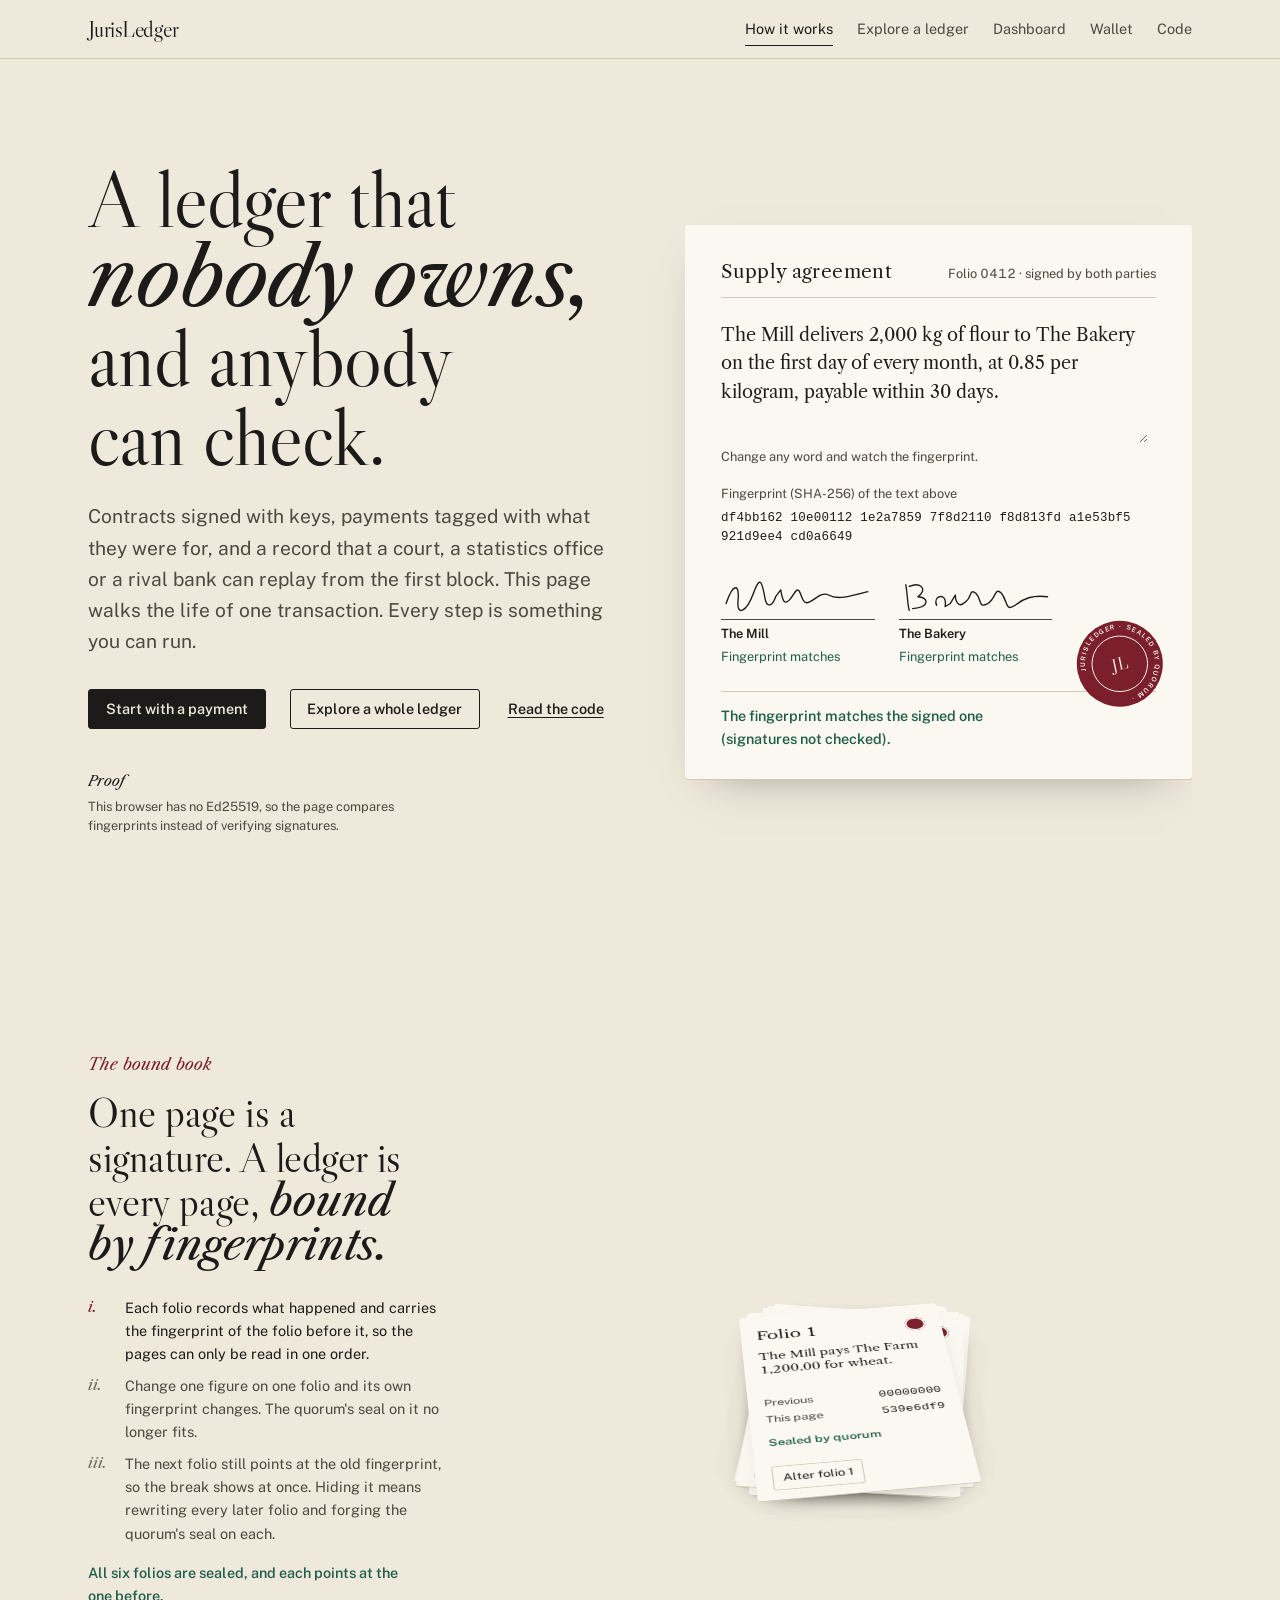
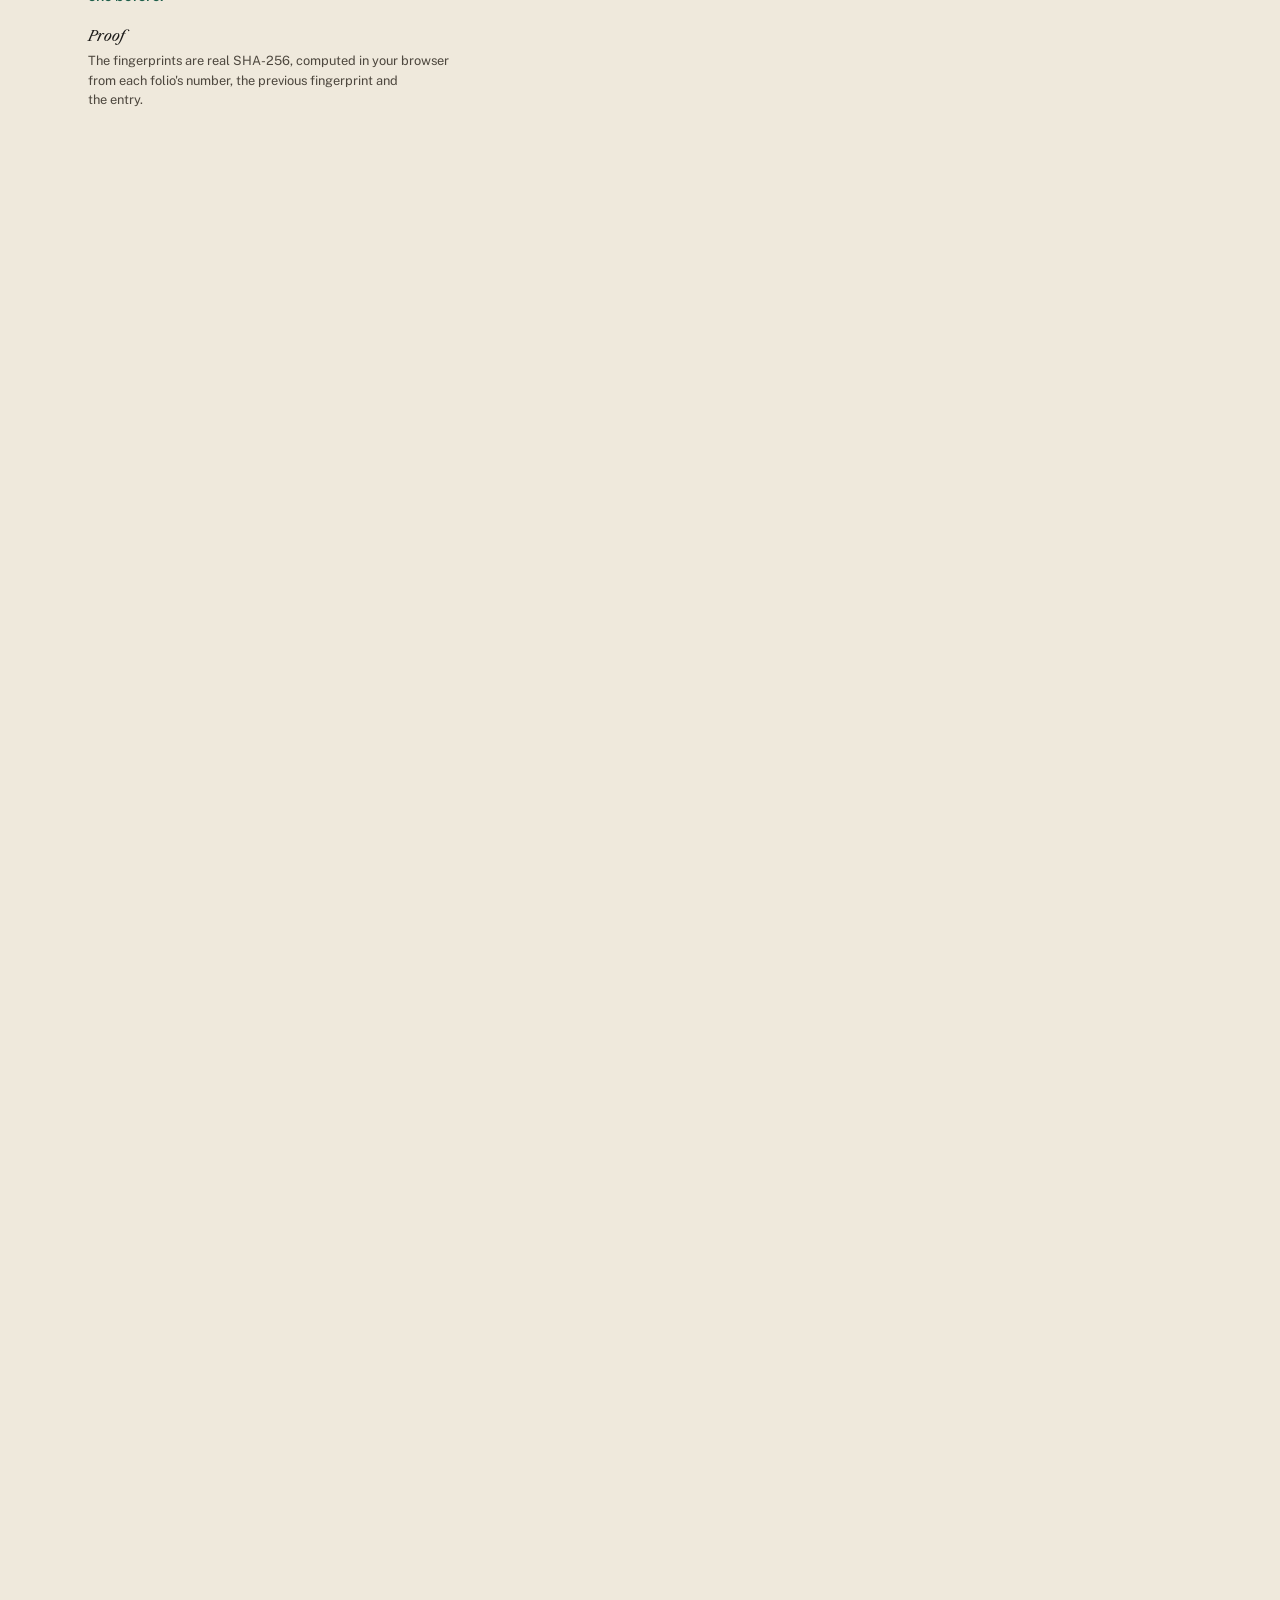
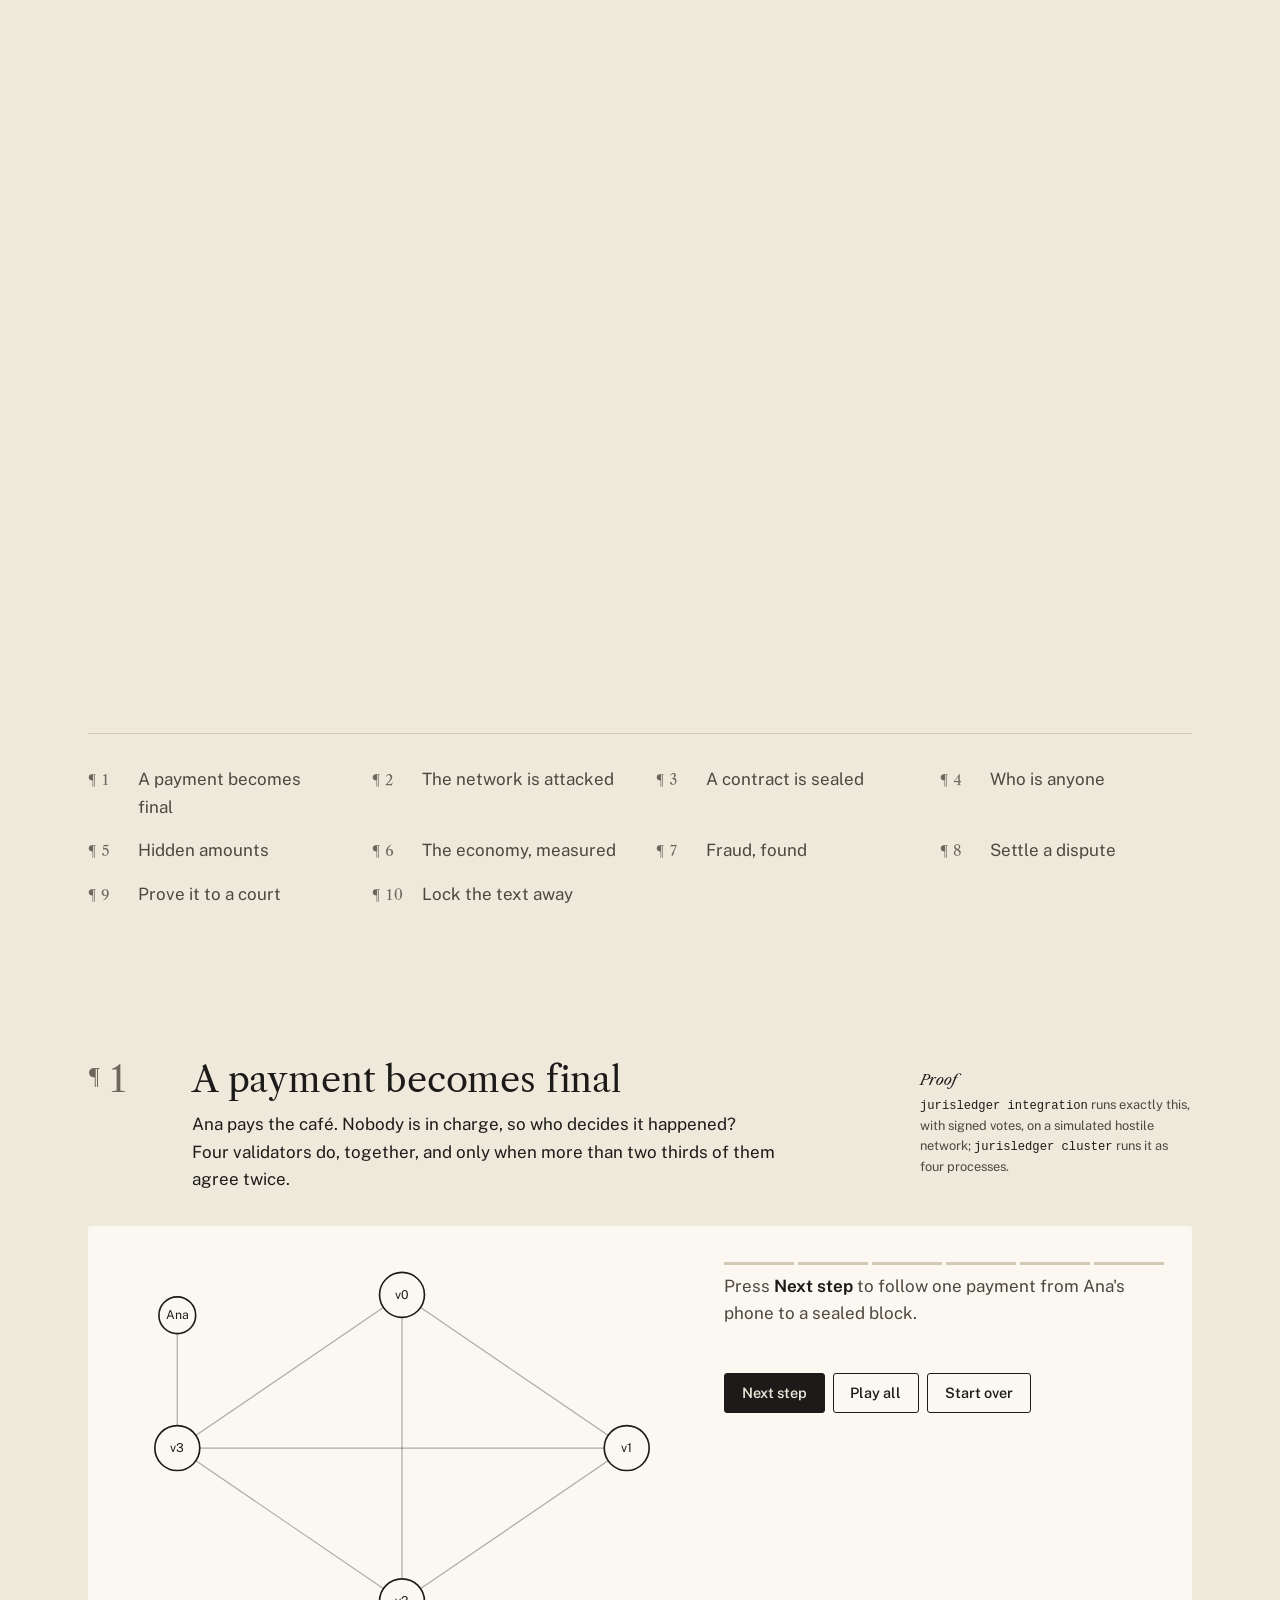
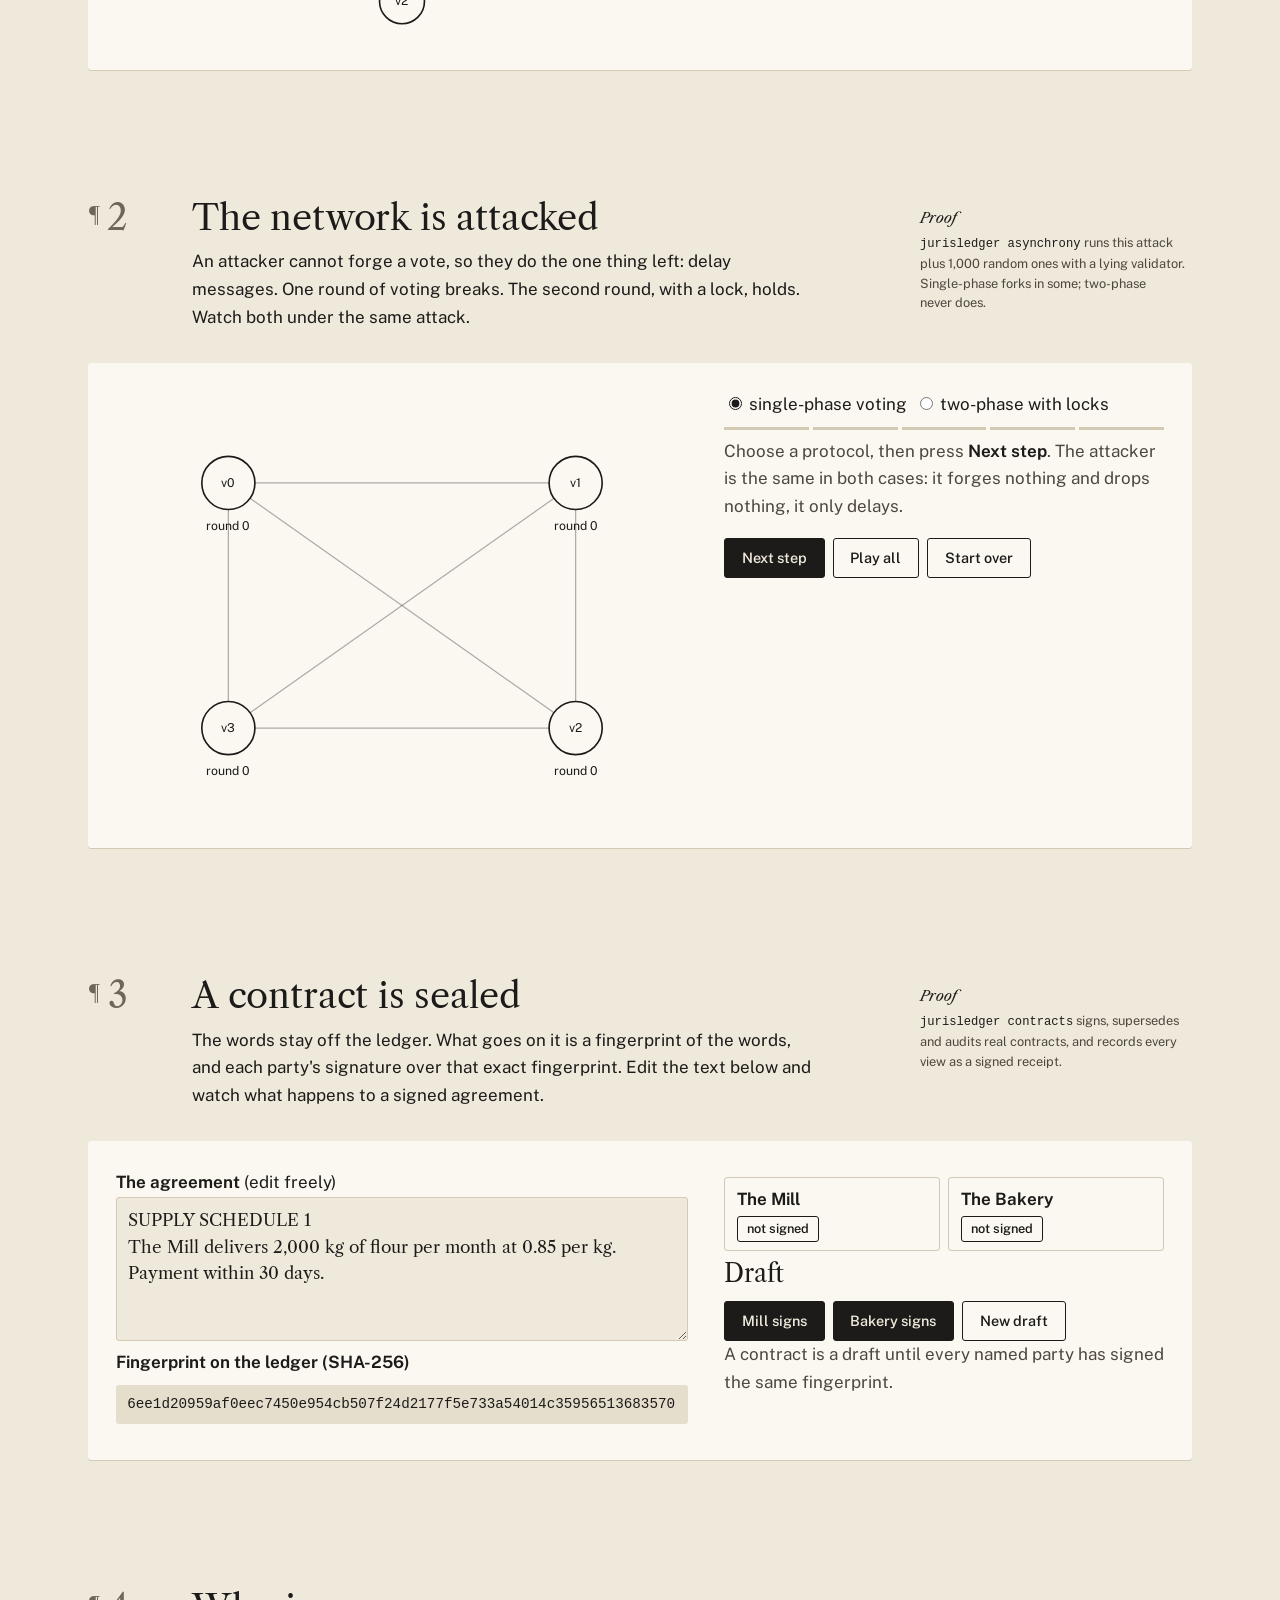
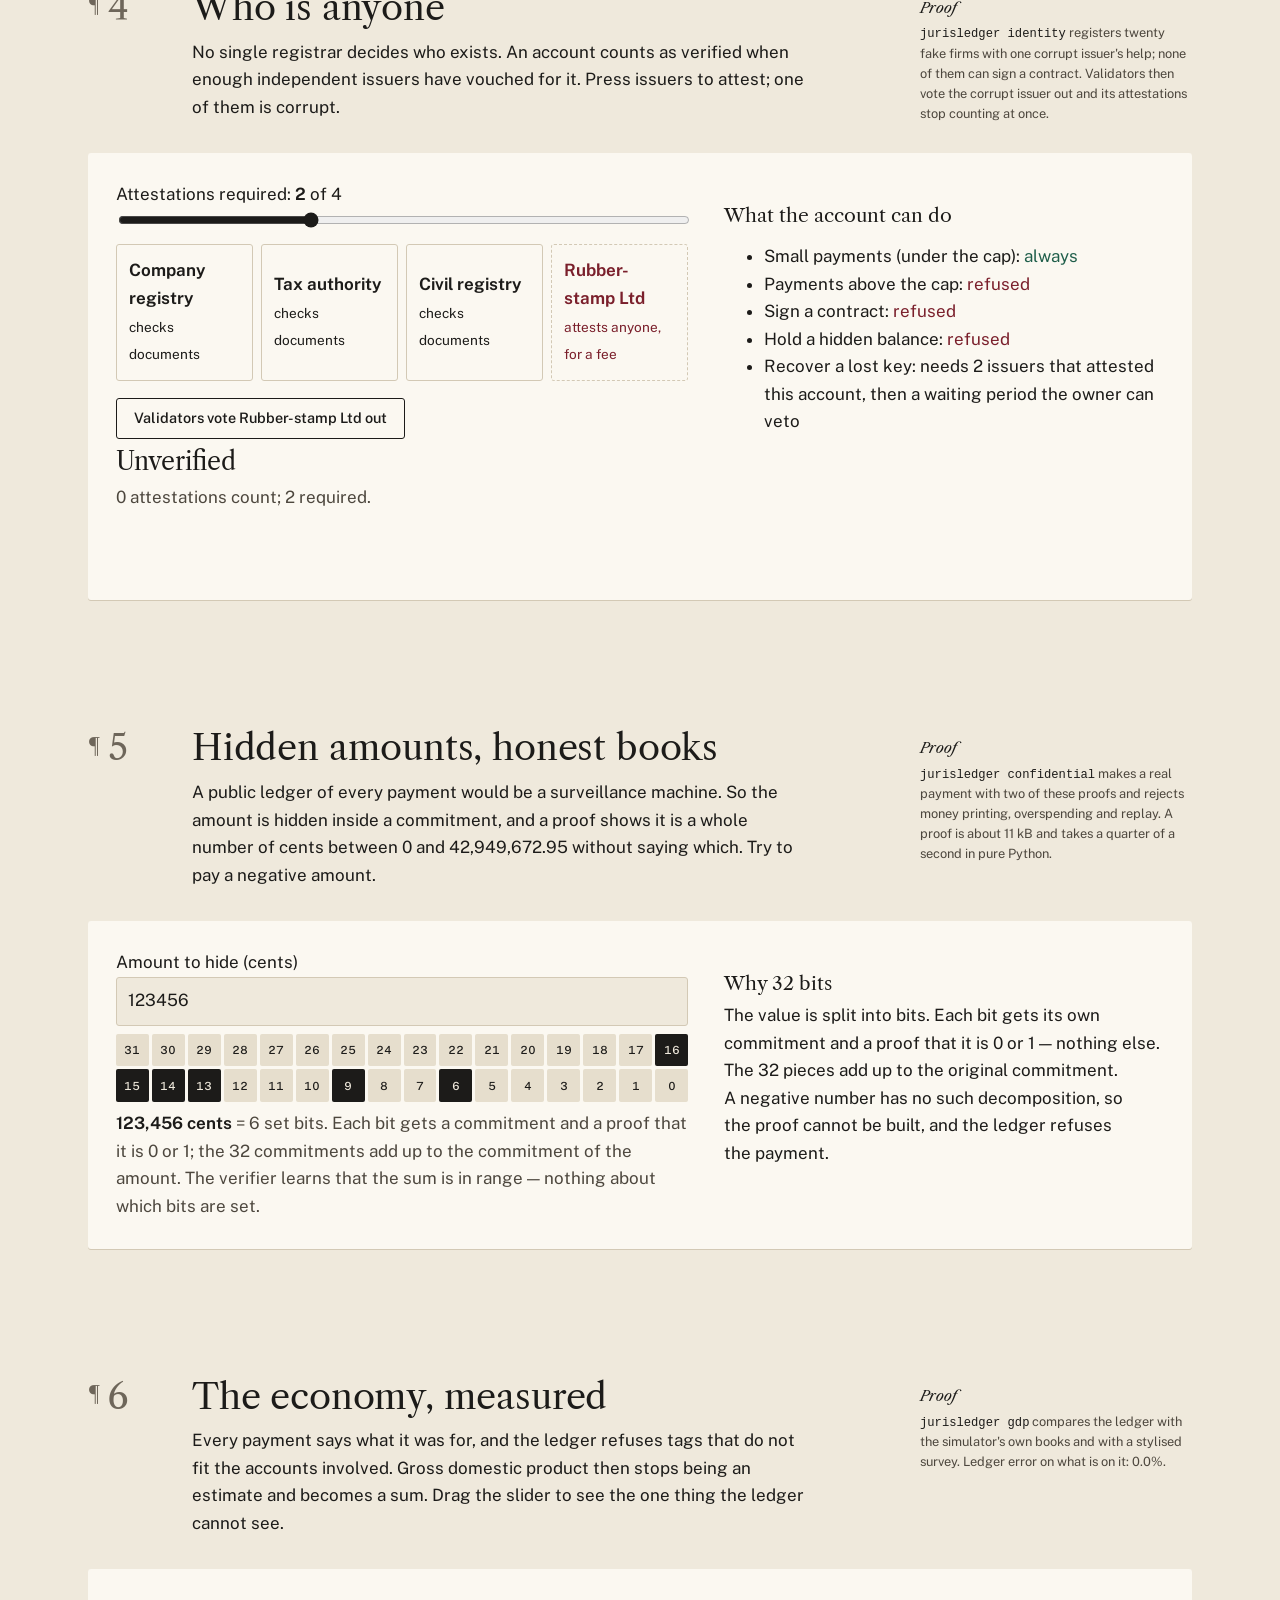
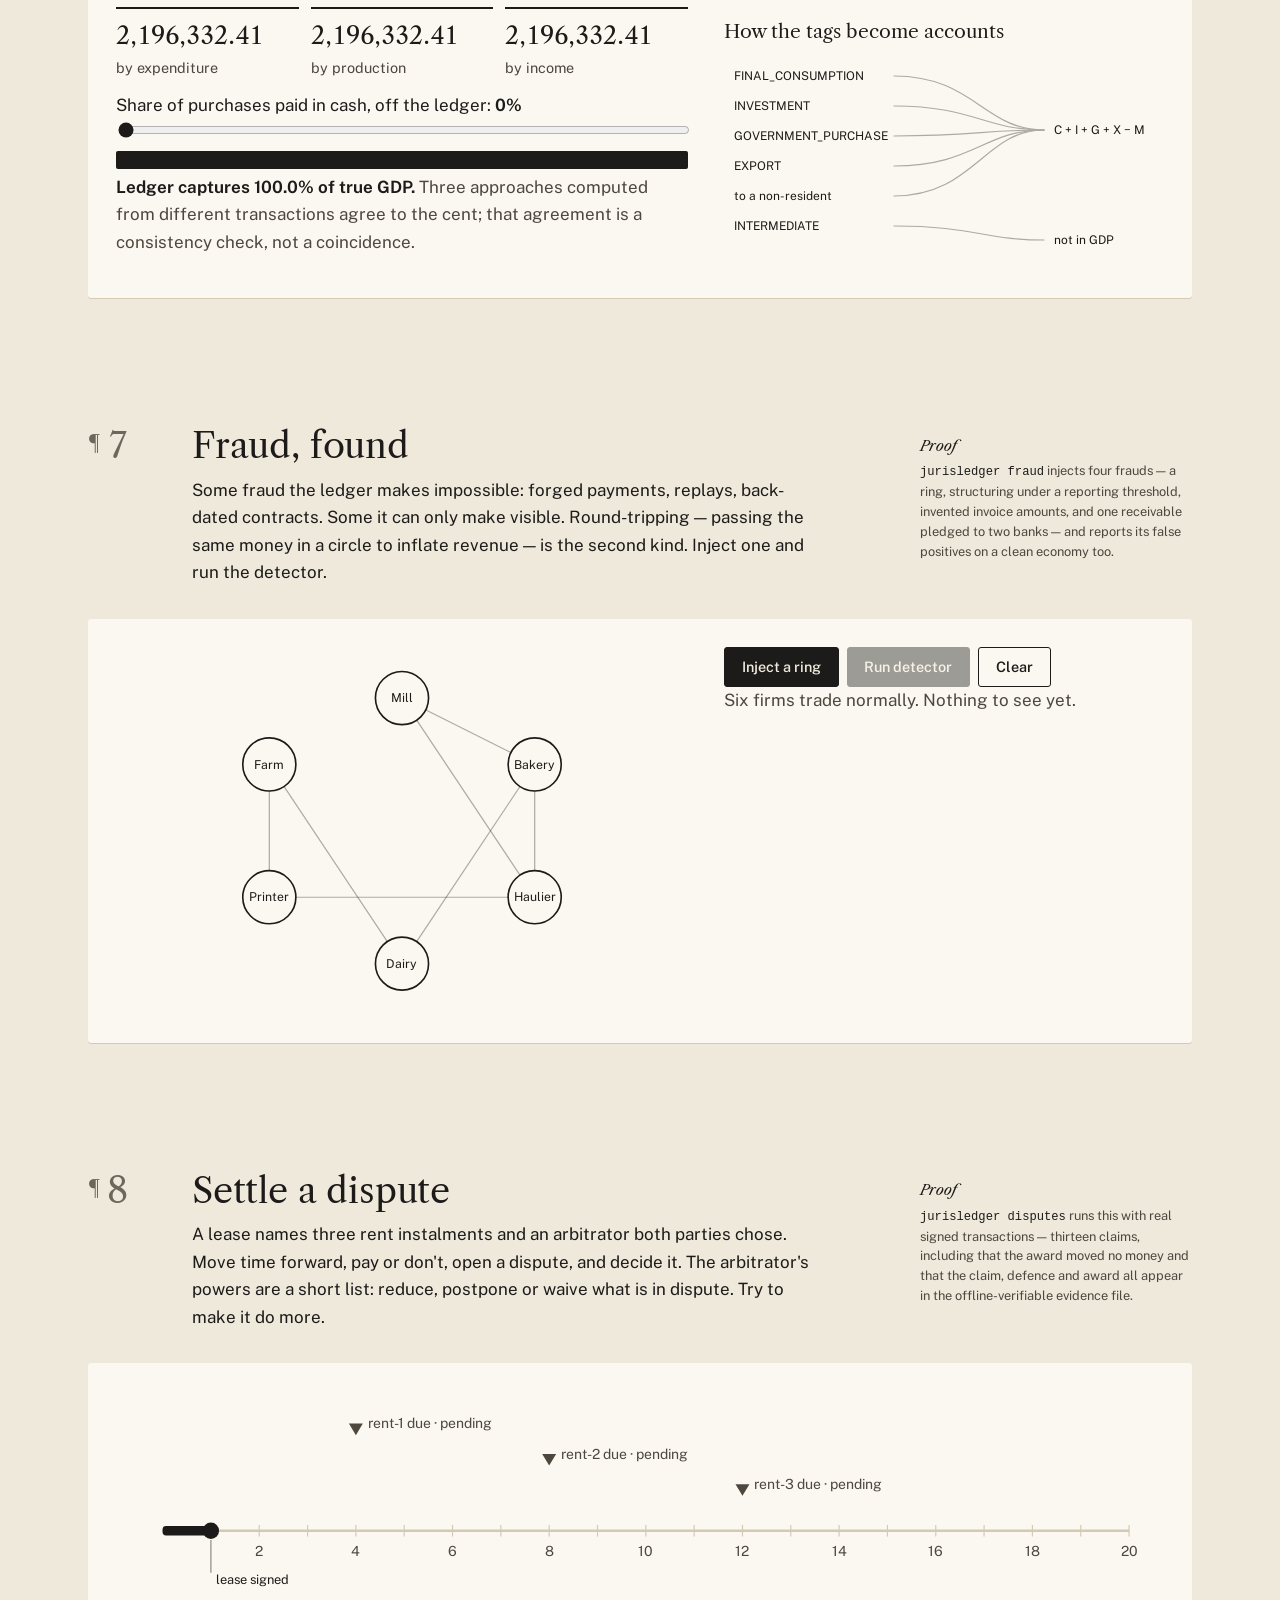
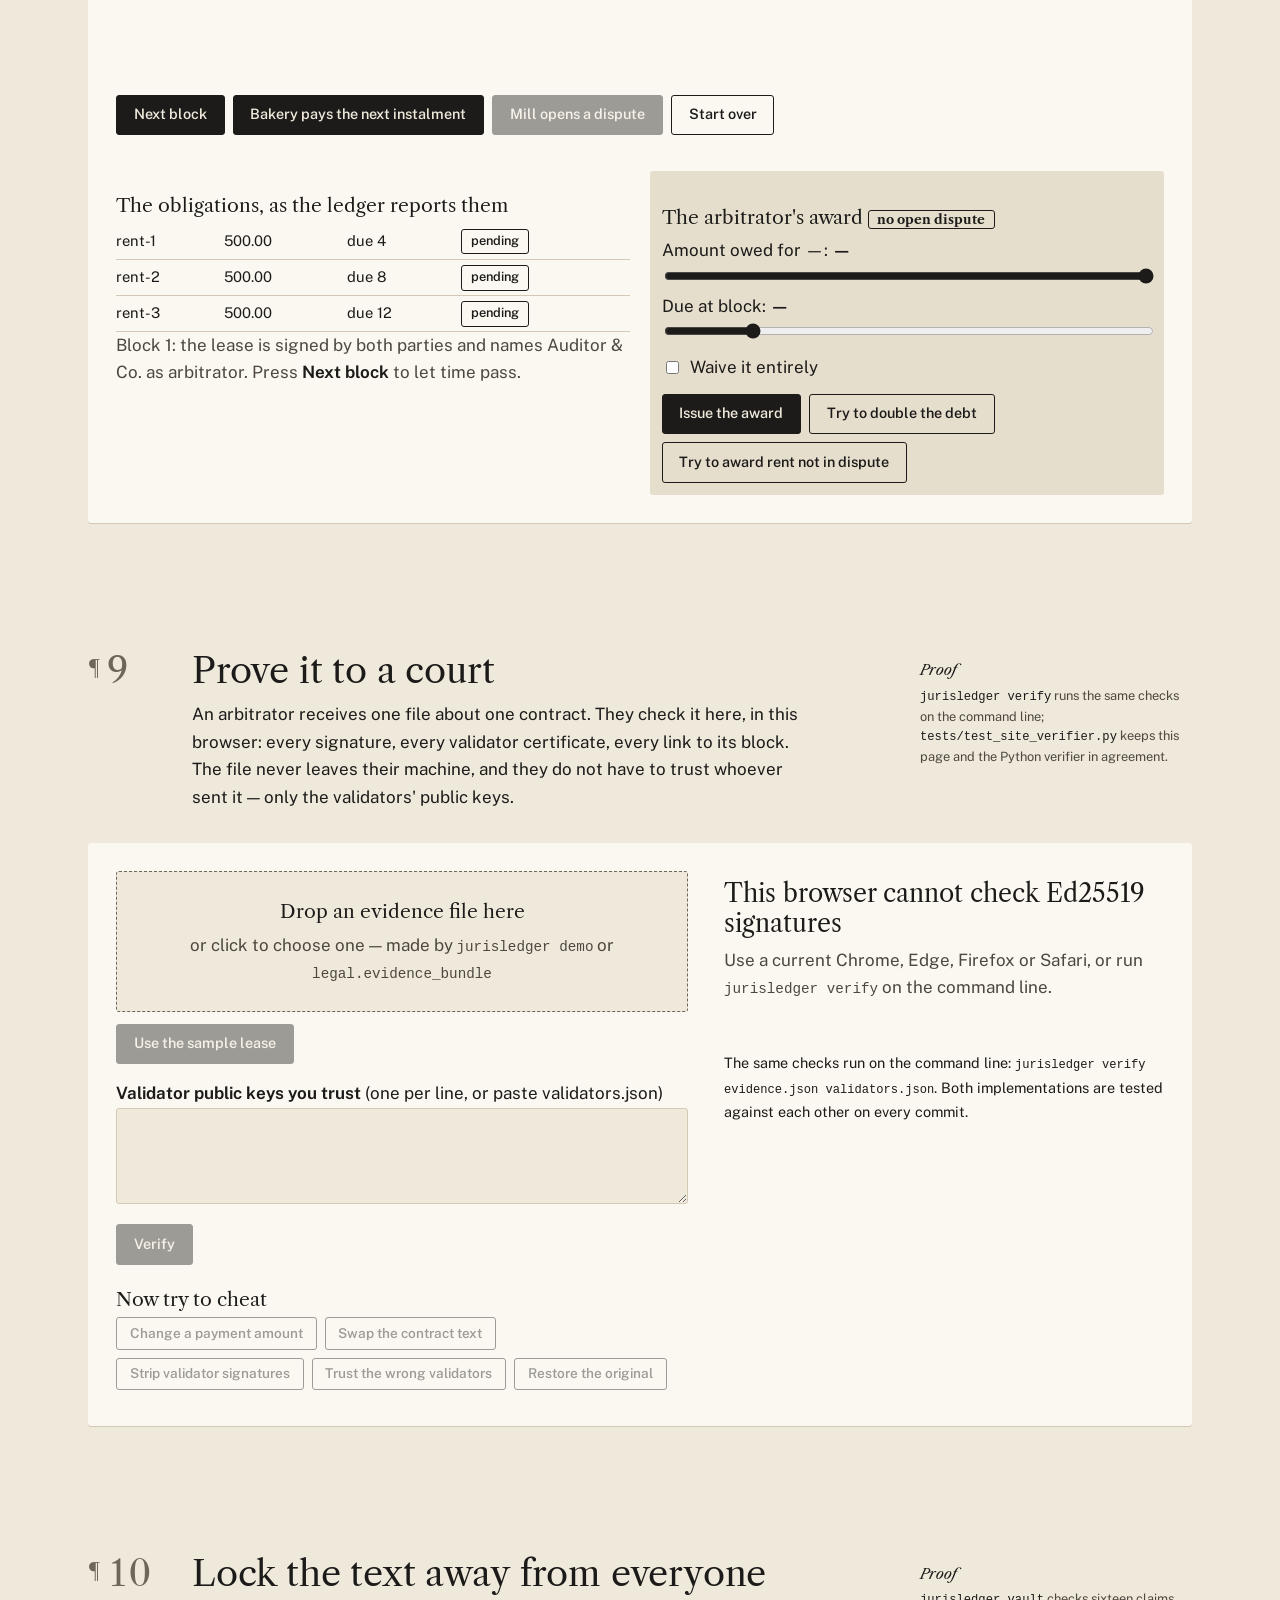
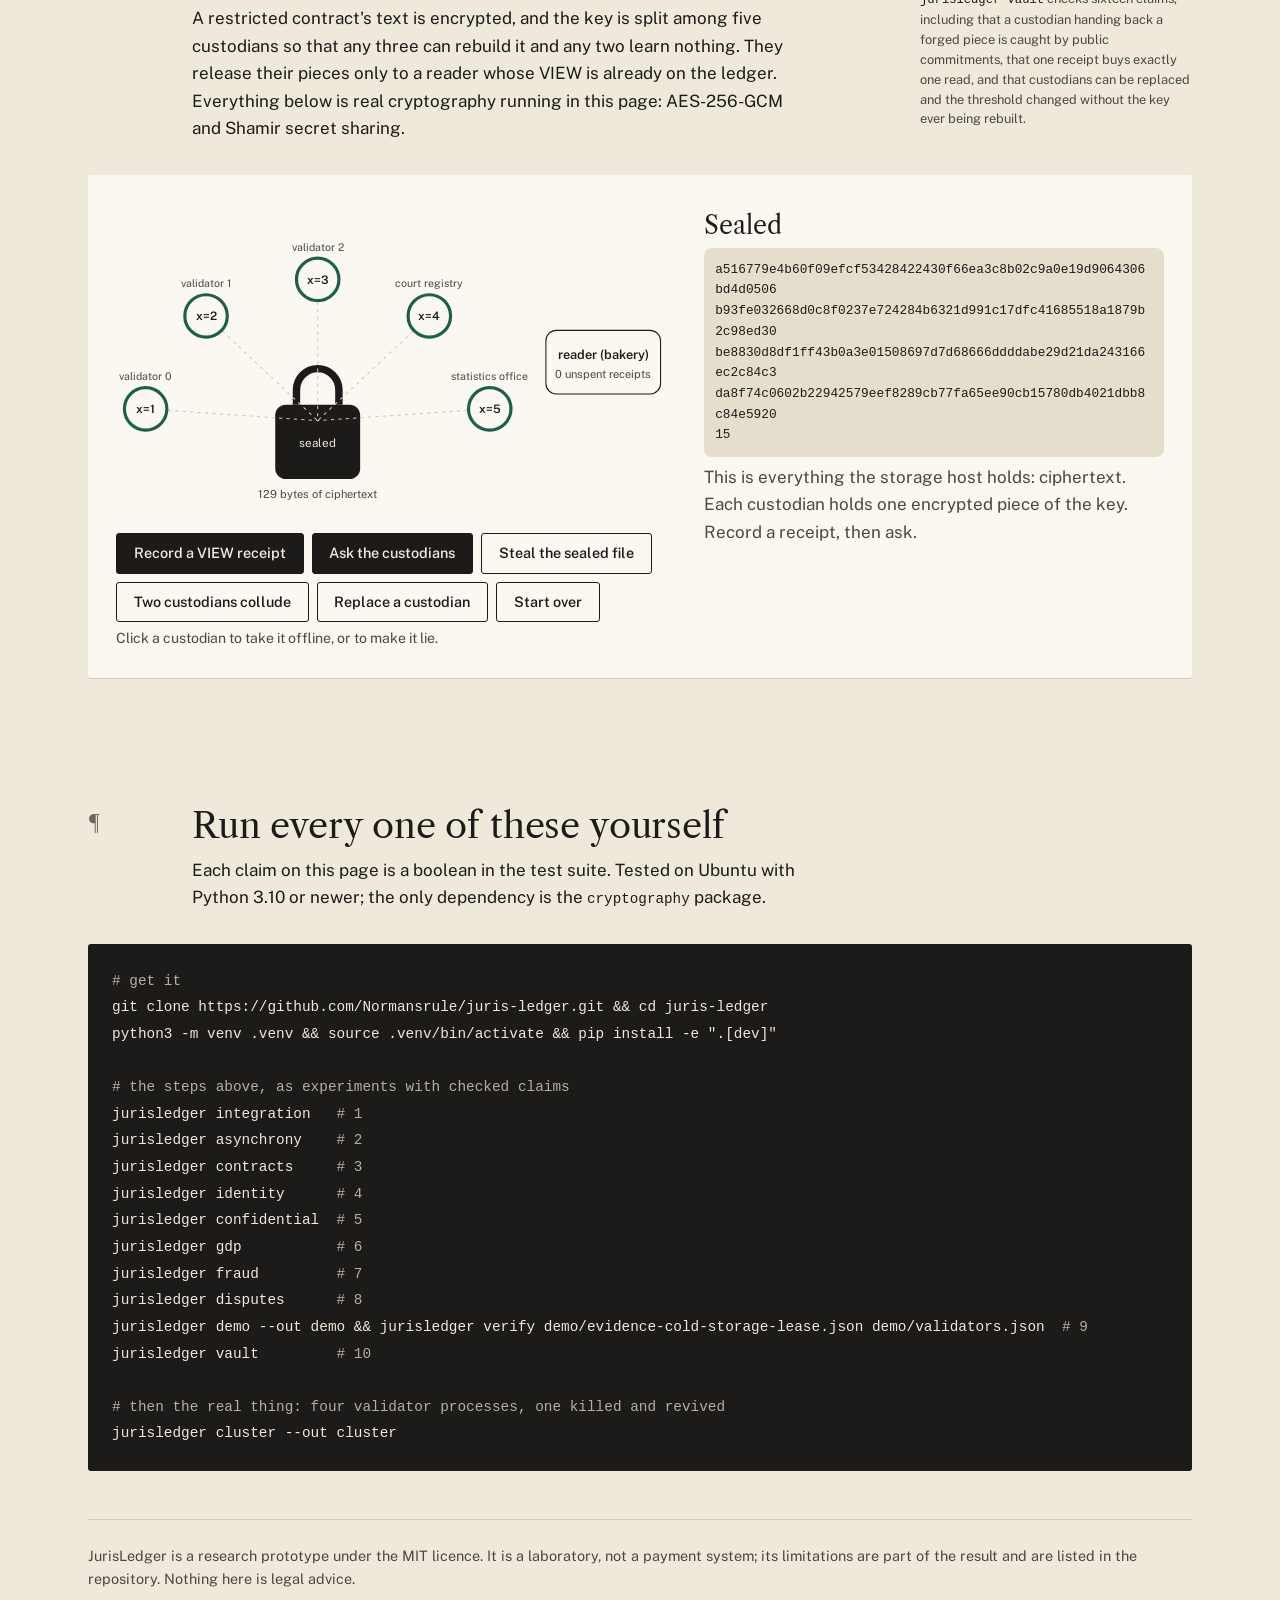
==== commit fcba7a40: "Motion across every tool; network start-up test runs in any environment (v0.26.4)" ====
--- a/site/index.html
+++ b/site/index.html
@@ -17,7 +17,7 @@
 <main id="top" class="wrap">
 <section class="hero">
   <div>
-    <h1>A ledger that <em>nobody owns</em>, and anybody can check.</h1>
+    <h1><span class="w"><span style="--i:0">A</span></span> <span class="w"><span style="--i:1">ledger</span></span> <span class="w"><span style="--i:2">that</span></span> <em><span class="w"><span style="--i:3">nobody</span></span> <span class="w"><span style="--i:4">owns,</span></span></em> <span class="w"><span style="--i:5">and</span></span> <span class="w"><span style="--i:6">anybody</span></span> <span class="w"><span style="--i:7">can</span></span> <span class="w"><span style="--i:8">check.</span></span></h1>
     <p class="lead">Contracts signed with keys, payments tagged with what they were for, and a record that a court, a statistics office or a rival bank can replay from the first block. This page walks the life of one transaction. Every step is something you can run.</p>
     <div class="cta"><a class="btn" href="#final">Start with a payment</a><a class="btn ghost" href="explorer.html">Explore a whole ledger</a><a class="btn link" href="https://github.com/Normansrule/juris-ledger">Read the code</a></div>
     <p class="cite" id="deedMethod" style="max-width:46ch;margin-top:var(--s-6)"></p>
@@ -43,6 +43,66 @@
     <div class="deed-foot"><p class="deed-status" id="deedStatus" role="status" aria-live="polite"></p><button class="btn ghost" id="deedReset" type="button" hidden>Put the original back</button></div>
     <figcaption class="visually-hidden">A two-party agreement whose SHA-256 fingerprint is signed with Ed25519 in your browser, where the browser supports it.</figcaption>
   </figure>
+</section>
+<section class="book" id="book" aria-labelledby="bookTitle">
+  <div class="book-pin">
+    <div class="book-copy">
+      <p class="kicker">The bound book</p>
+      <h2 id="bookTitle">One page is a signature. A ledger is every page, <em>bound by fingerprints.</em></h2>
+      <ol class="book-steps">
+        <li class="on">Each folio records what happened and carries the fingerprint of the folio before it, so the pages can only be read in one order.</li>
+        <li>Change one figure on one folio and its own fingerprint changes. The quorum's seal on it no longer fits.</li>
+        <li>The next folio still points at the old fingerprint, so the break shows at once. Hiding it means rewriting every later folio and forging the quorum's seal on each.</li>
+      </ol>
+      <p class="book-status" id="bookStatus" aria-live="off" tabindex="-1"></p>
+      <button class="btn ghost" id="bookReset" type="button" hidden>Restore every folio</button>
+      <p class="cite" id="bookMethod">The fingerprints are real SHA-256, computed in your browser from each folio's number, the previous fingerprint and the entry.</p>
+    </div>
+    <ol class="pages" id="bookPages" aria-label="Six folios of a ledger">
+      <li class="page" data-alt="12,000.00">
+        <div class="pg-head"><span class="pg-n">Folio 1</span><span class="pg-seal" aria-hidden="true"></span></div>
+        <p class="pg-entry">The Mill pays The Farm <span class="amt">1,200.00</span> for wheat.</p>
+        <dl class="pg-hash"><dt>Previous</dt><dd class="prev">00000000</dd><dt>This page</dt><dd class="self">…</dd></dl>
+        <p class="pg-state">Sealed by quorum</p>
+        <button class="pg-alter" type="button">Alter folio 1</button>
+      </li>
+      <li class="page" data-alt="170.00">
+        <div class="pg-head"><span class="pg-n">Folio 2</span><span class="pg-seal" aria-hidden="true"></span></div>
+        <p class="pg-entry">The Bakery pays The Mill <span class="amt">1,700.00</span> for flour.</p>
+        <dl class="pg-hash"><dt>Previous</dt><dd class="prev">…</dd><dt>This page</dt><dd class="self">…</dd></dl>
+        <p class="pg-state">Sealed by quorum</p>
+        <button class="pg-alter" type="button">Alter folio 2</button>
+      </li>
+      <li class="page" data-alt="6,400.00">
+        <div class="pg-head"><span class="pg-n">Folio 3</span><span class="pg-seal" aria-hidden="true"></span></div>
+        <p class="pg-entry">The Café pays The Bakery <span class="amt">640.00</span> for bread.</p>
+        <dl class="pg-hash"><dt>Previous</dt><dd class="prev">…</dd><dt>This page</dt><dd class="self">…</dd></dl>
+        <p class="pg-state">Sealed by quorum</p>
+        <button class="pg-alter" type="button">Alter folio 3</button>
+      </li>
+      <li class="page" data-alt="8.50">
+        <div class="pg-head"><span class="pg-n">Folio 4</span><span class="pg-seal" aria-hidden="true"></span></div>
+        <p class="pg-entry">The city pays The Café <span class="amt">85.00</span> for school lunches.</p>
+        <dl class="pg-hash"><dt>Previous</dt><dd class="prev">…</dd><dt>This page</dt><dd class="self">…</dd></dl>
+        <p class="pg-state">Sealed by quorum</p>
+        <button class="pg-alter" type="button">Alter folio 4</button>
+      </li>
+      <li class="page" data-alt="31.00">
+        <div class="pg-head"><span class="pg-n">Folio 5</span><span class="pg-seal" aria-hidden="true"></span></div>
+        <p class="pg-entry">The Bakery pays Sam <span class="amt">310.00</span> in wages.</p>
+        <dl class="pg-hash"><dt>Previous</dt><dd class="prev">…</dd><dt>This page</dt><dd class="self">…</dd></dl>
+        <p class="pg-state">Sealed by quorum</p>
+        <button class="pg-alter" type="button">Alter folio 5</button>
+      </li>
+      <li class="page" data-alt="9.60">
+        <div class="pg-head"><span class="pg-n">Folio 6</span><span class="pg-seal" aria-hidden="true"></span></div>
+        <p class="pg-entry">The Farm pays the city <span class="amt">96.00</span> in tax.</p>
+        <dl class="pg-hash"><dt>Previous</dt><dd class="prev">…</dd><dt>This page</dt><dd class="self">…</dd></dl>
+        <p class="pg-state">Sealed by quorum</p>
+        <button class="pg-alter" type="button">Alter folio 6</button>
+      </li>
+    </ol>
+  </div>
 </section>
 <nav class="toc" aria-label="Steps on this page"><ol><li><a href="#final">A payment becomes final</a></li><li><a href="#attack">The network is attacked</a></li><li><a href="#contract">A contract is sealed</a></li><li><a href="#identity">Who is anyone</a></li><li><a href="#hidden">Hidden amounts</a></li><li><a href="#gdp">The economy, measured</a></li><li><a href="#fraud">Fraud, found</a></li><li><a href="#dispute">Settle a dispute</a></li><li><a href="#evidence">Prove it to a court</a></li><li><a href="#vault">Lock the text away</a></li></ol></nav>
 
@@ -295,6 +355,8 @@
 <script src="verify.js"></script>
 <script src="sample-evidence.js"></script>
 <script src="hero.js"></script>
+<script src="book.js"></script>
+<script src="reveal.js"></script>
 <script>
 const { html, raw } = window.JurisSafe;
 (() => {
--- a/site/style.css
+++ b/site/style.css
@@ -71,7 +71,7 @@
 nav.folios a{text-decoration:none;color:var(--ink-2);white-space:nowrap;padding:.35rem 0;background:linear-gradient(currentColor,currentColor) 0 100%/0 1.5px no-repeat;transition:color var(--t-ui) ease,background-size var(--t-state) var(--ease-out)}
 nav.folios a[aria-current=page]{color:var(--ink);background-size:100% 1.5px}
 nav.folios a:hover,nav.folios a:focus-visible{color:var(--ink);background-size:100% 1.5px;outline:none}
-@media (max-width:640px){header.top{position:static}
+@media (max-width:640px){header.top{position:relative}
   header.top .wrap{flex-wrap:wrap;gap:var(--s-1) var(--s-4);padding-top:var(--s-3);padding-bottom:var(--s-2)}
   nav.folios{margin-left:0;width:100%;flex-wrap:wrap;gap:var(--s-1) var(--s-4)}
   html{scroll-padding-top:1rem}}
@@ -95,7 +95,8 @@
 .hero p.lead{font-size:var(--fs-l);color:var(--ink-2);margin-top:var(--s-5);max-width:46ch}
 .hero .cta{display:flex;gap:var(--s-3) var(--s-5);flex-wrap:wrap;align-items:center;margin-top:var(--s-6)}
 .deed{position:relative;margin:0;background:var(--sheet);padding:clamp(1.25rem,3vw,2.25rem) clamp(1.25rem,3vw,2.25rem) clamp(1.25rem,2.5vw,1.75rem);border-radius:var(--radius);
-  box-shadow:0 1px 0 var(--rule),0 18px 40px -28px color-mix(in srgb,var(--ink) 45%,transparent)}
+  --tx:0;--ty:0;transform:perspective(1400px) rotateX(calc(var(--ty) * -3.5deg)) rotateY(calc(var(--tx) * 4.5deg));
+  box-shadow:0 1px 0 var(--rule),calc(var(--tx) * -14px) calc(18px + var(--ty) * -10px) 44px -28px color-mix(in srgb,var(--ink) 50%,transparent)}
 .deed-head{display:flex;justify-content:space-between;align-items:baseline;gap:var(--s-4);padding-bottom:var(--s-3);margin-bottom:var(--s-4);box-shadow:0 1px 0 var(--rule)}
 .deed-head h2{font-size:var(--fs-l);letter-spacing:.02em}
 .deed-head span{font-size:var(--fs-xs);color:var(--ink-2);font-variant-numeric:tabular-nums}
@@ -205,6 +206,12 @@
 .issuer.corrupt{border-style:dashed;color:var(--seal)}
 .verdict{font-family:var(--serif);font-size:1.55rem;margin:var(--s-2) 0;line-height:1.2}
 .verdict.good{color:var(--verified)}.verdict.bad{color:var(--seal)}
+/* A verdict is stamped: a small seal presses in beside "Verified"; a rejected one lands as a cracked ring. */
+:is(.verdict.good,.verdict .good,.verdict.bad,.verdict .bad)::before{content:"";display:inline-block;width:.72em;height:.72em;border-radius:50%;margin-right:.42em;vertical-align:.02em;
+  animation:verdict 520ms var(--spring-seal) both}
+:is(.verdict.good,.verdict .good)::before{background:currentColor;box-shadow:inset 0 0 0 .1em var(--sheet),inset 0 0 0 .15em currentColor}
+:is(.verdict.bad,.verdict .bad)::before{box-shadow:inset 0 0 0 .12em currentColor;background:linear-gradient(-38deg,transparent 46%,currentColor 46% 56%,transparent 56%)}
+@keyframes verdict{from{transform:scale(1.9) rotate(-24deg);opacity:0}35%{opacity:1}to{transform:none;opacity:1}}
 .commands{background:var(--ink);color:var(--paper);border-radius:var(--radius);padding:var(--s-5);font-family:var(--mono);font-size:var(--fs-s);overflow-x:auto;line-height:1.85}
 .commands span{opacity:.72}
 .drop{border:1.5px dashed var(--num);border-radius:var(--radius);padding:var(--s-5) var(--s-4);text-align:center;color:var(--ink-2);cursor:pointer;background:var(--paper);transition:border-color var(--t-ui) ease,background-color var(--t-ui) ease}
@@ -233,6 +240,82 @@
 footer{padding:var(--s-7) 0 var(--s-8);color:var(--ink-2);font-size:var(--fs-s)}
 footer .wrap::before{content:"";display:block;height:1px;background:var(--rule);margin-bottom:var(--s-5)}
 
+/* ------------------------------------------------------------------------------------------------
+   Arrival.  The headline sets word by word, rising out of its own line like type pressed into the page;
+   the lead, the actions and the deed follow.  Only position moves, never opacity, so every frame keeps
+   full contrast.  A thin oxblood rule under the header measures how far into the register you are. */
+h1 .w{display:inline-block;overflow:clip;overflow-clip-margin:.12em;vertical-align:top;padding-bottom:.08em;margin-bottom:-.08em}
+h1 .w>span{display:inline-block}
+@media (prefers-reduced-motion:no-preference){
+  h1 .w>span{animation:rise 1s var(--spring) both;animation-delay:calc(var(--i) * 48ms)}
+  h1.page-title+p{animation:lift .9s var(--ease-out) both .3s}
+  .hero p.lead{animation:lift .9s var(--ease-out) both .34s}
+  .hero .cta,.hero #deedMethod{animation:lift .9s var(--ease-out) both .44s}
+  .deed{animation:deal 1.1s var(--spring) both .16s}
+  @keyframes rise{from{transform:translateY(108%)}}
+  @keyframes lift{from{translate:0 1.4rem}}
+  @keyframes deal{from{translate:0 3.5rem;scale:.97}}
+  @supports (animation-timeline:scroll()){
+    header.top::after{content:"";position:absolute;left:0;right:0;bottom:-1px;height:2px;background:var(--seal);transform-origin:0 50%;transform:scaleX(0);
+      animation:read linear both;animation-timeline:scroll(root block)}
+    @keyframes read{to{transform:scaleX(1)}}}
+  .reveal :is(.folio .head,.folio .stage,.folio .commands,main .panel,main .chart,main .card3){transition:translate 1.1s var(--spring)}
+  .reveal :is(.folio .head,.folio .stage,.folio .commands,main .panel,main .chart,main .card3):not(.in){translate:0 3rem;transition:none}
+}
+
+/* ------------------------------------------------------------------------------------------------
+   The bound book.  Six folios, each carrying the previous one's fingerprint.  Pinned on a roomy screen:
+   the pile deals out into a chain as you scroll, then one folio is altered and the next link breaks. */
+.book{position:relative;margin-top:var(--s-8)}
+.book-pin{display:grid;grid-template-columns:minmax(0,.82fr) minmax(0,1.5fr);gap:clamp(2rem,5vw,4.5rem);align-items:center;padding:var(--s-6) 0}
+.kicker{font-family:var(--serif);font-style:italic;color:var(--seal);font-size:var(--fs-m);margin:0 0 var(--s-3)}
+.book h2{font-family:var(--display);font-weight:400;font-size:clamp(2rem,3.3vw,2.85rem);line-height:1.05;letter-spacing:-.01em;max-width:17ch;text-wrap:balance}
+.book h2 em{font-family:var(--serif)}
+.book-steps{list-style:none;margin:var(--s-5) 0 var(--s-3);padding:0;counter-reset:bk;font-size:var(--fs-s)}
+.book-steps li{counter-increment:bk;display:grid;grid-template-columns:1.8rem 1fr;gap:var(--s-2);padding:var(--s-1) 0;color:var(--ink-2);max-width:44ch;transition:color var(--t-state) ease}
+.book-steps li::before{content:counter(bk,lower-roman) ".";font-family:var(--serif);font-style:italic;color:var(--num)}
+.book-steps li.on{color:var(--ink)}
+.book-steps li.on::before{color:var(--seal)}
+.book-status{min-height:3.2em;font-size:var(--fs-s);font-weight:550;color:var(--verified);max-width:44ch;transition:color var(--t-state) ease}
+.book:has(.page[data-state=altered]) .book-status{color:var(--seal)}
+.book #bookReset{margin:var(--s-1) 0 var(--s-3)}
+.pages{list-style:none;margin:0;padding:0;display:grid;grid-template-columns:repeat(3,minmax(0,1fr));gap:clamp(.75rem,1.6vw,1.25rem);perspective:1600px;perspective-origin:50% 30%;counter-reset:pg}
+.page{position:relative;background:var(--sheet);border-radius:var(--radius);padding:var(--s-4) var(--s-4) var(--s-3);display:flex;flex-direction:column;gap:var(--s-2);
+  box-shadow:0 1px 0 var(--rule),0 14px 30px -24px color-mix(in srgb,var(--ink) 55%,transparent);transform-origin:50% 60%;will-change:transform;
+  transition:box-shadow var(--t-state) ease,background-color var(--t-state) ease}
+.pinned .page{transition:box-shadow var(--t-state) ease,background-color var(--t-state) ease}
+.pg-head{display:flex;justify-content:space-between;align-items:center}
+.pg-n{font-family:var(--serif);font-size:var(--fs-l);font-variant-numeric:tabular-nums lining-nums}
+.pg-seal{position:relative;width:1.35rem;height:1.35rem;border-radius:50%;background:var(--seal);box-shadow:inset 0 0 0 2px var(--sheet),inset 0 0 0 3px var(--seal);transition:background-color var(--t-state) ease,transform 520ms var(--spring-seal)}
+.pg-seal::after{content:"";position:absolute;left:18%;right:18%;top:50%;height:2px;background:var(--sheet);transform:rotate(-38deg) scaleX(0);transition:transform 260ms var(--ease-out)}
+.pg-entry{font-family:var(--serif);font-size:var(--fs-s);line-height:1.45;margin:0;min-height:4.4em;color:var(--ink)}
+.amt{font-variant-numeric:tabular-nums lining-nums;white-space:nowrap;transition:background-color var(--t-state) ease,color var(--t-state) ease;border-radius:1px}
+.pg-hash{display:grid;grid-template-columns:auto 1fr;gap:.1rem var(--s-2);margin:0;font-size:var(--fs-xs);color:var(--ink-2);align-items:baseline}
+.pg-hash dd{margin:0;font-family:var(--mono);color:var(--ink);text-align:right;letter-spacing:.02em;transition:color var(--t-state) ease}
+.pg-state{font-size:var(--fs-xs);margin:var(--s-1) 0 0;color:var(--verified);font-weight:550;min-height:2.6em;transition:color var(--t-state) ease}
+.pg-alter{font:inherit;font-size:var(--fs-xs);align-self:flex-start;margin-top:auto;padding:.3rem .55rem;border:1px solid var(--rule);border-radius:var(--radius);background:transparent;color:var(--ink);cursor:pointer;
+  transition:border-color var(--t-ui) ease,background-color var(--t-ui) ease,transform var(--t-press) var(--spring)}
+.pg-alter:active{transform:scale(.96)}
+@media (hover:hover) and (pointer:fine){.pg-alter:hover{border-color:var(--ink);background:var(--wash)}}
+/* States: altered (its own seal breaks), link (points at an old fingerprint), after (follows the break). */
+.page[data-state=altered]{box-shadow:0 0 0 1.5px var(--seal),0 14px 30px -24px color-mix(in srgb,var(--seal) 60%,transparent)}
+.page[data-state=altered] .amt{color:var(--seal);background:color-mix(in srgb,var(--seal) 12%,transparent)}
+.page[data-state=altered] .self,.page[data-state=link] .prev{color:var(--seal)}
+.page[data-state=link] .prev{text-decoration:line-through;text-decoration-thickness:1.5px}
+.page[data-state=altered] .pg-seal,.page[data-state=link] .pg-seal{background:var(--num);box-shadow:inset 0 0 0 2px var(--sheet),inset 0 0 0 3px var(--num);transform:rotate(-8deg) scale(.92)}
+.page[data-state=altered] .pg-seal::after{transform:rotate(-38deg) scaleX(1)}
+.page[data-state=altered] .pg-state,.page[data-state=link] .pg-state{color:var(--seal)}
+.page[data-state=link]{box-shadow:0 0 0 1.5px color-mix(in srgb,var(--seal) 55%,var(--rule)),0 14px 30px -24px color-mix(in srgb,var(--ink) 55%,transparent)}
+.page[data-state=after]{background:color-mix(in srgb,var(--sheet) 55%,var(--paper))}
+.page[data-state=after] .pg-state{color:var(--amber-ink)}
+.page[data-state=after] .pg-seal{background:var(--amber);box-shadow:inset 0 0 0 2px var(--sheet),inset 0 0 0 3px var(--amber)}
+/* Pinned: the section is tall and the stage sticks under the header while the scroll drives the chain. */
+.book.pinned{height:330vh}
+.book.pinned .book-pin{position:sticky;top:3.6rem;min-height:calc(100vh - 3.6rem);padding:var(--s-5) 0}
+@media (max-width:1100px){.pages{grid-template-columns:repeat(2,minmax(0,1fr))}}
+@media (max-width:899px){.book-pin{grid-template-columns:1fr}.book h2{max-width:20ch}}
+@media (max-width:420px){.page{padding:var(--s-3)}.pg-n{font-size:var(--fs-m)}}
+
 /* The seal stamped onto a finalised block in step 1 (and the explorer's rings): the one recurring authored moment. */
 .seal-anim{animation:stamp 520ms var(--spring-seal) forwards}
 @keyframes stamp{from{transform:scale(1.7) rotate(-22deg);opacity:0}30%{opacity:1}to{transform:scale(1) rotate(-12deg);opacity:1}}
@@ -260,4 +343,7 @@
   .seal{transform:rotate(-12deg) scale(1)}
   @keyframes stamp{from{transform:scale(1) rotate(-12deg);opacity:0}to{transform:scale(1) rotate(-12deg);opacity:1}}
   .seal-anim{animation-duration:.2s}
+  .deed{transform:none}
+  .pg-seal,.pg-alter:active{transform:none!important}
+  :is(.verdict.good,.verdict .good,.verdict.bad,.verdict .bad)::before{animation:none}
 }
